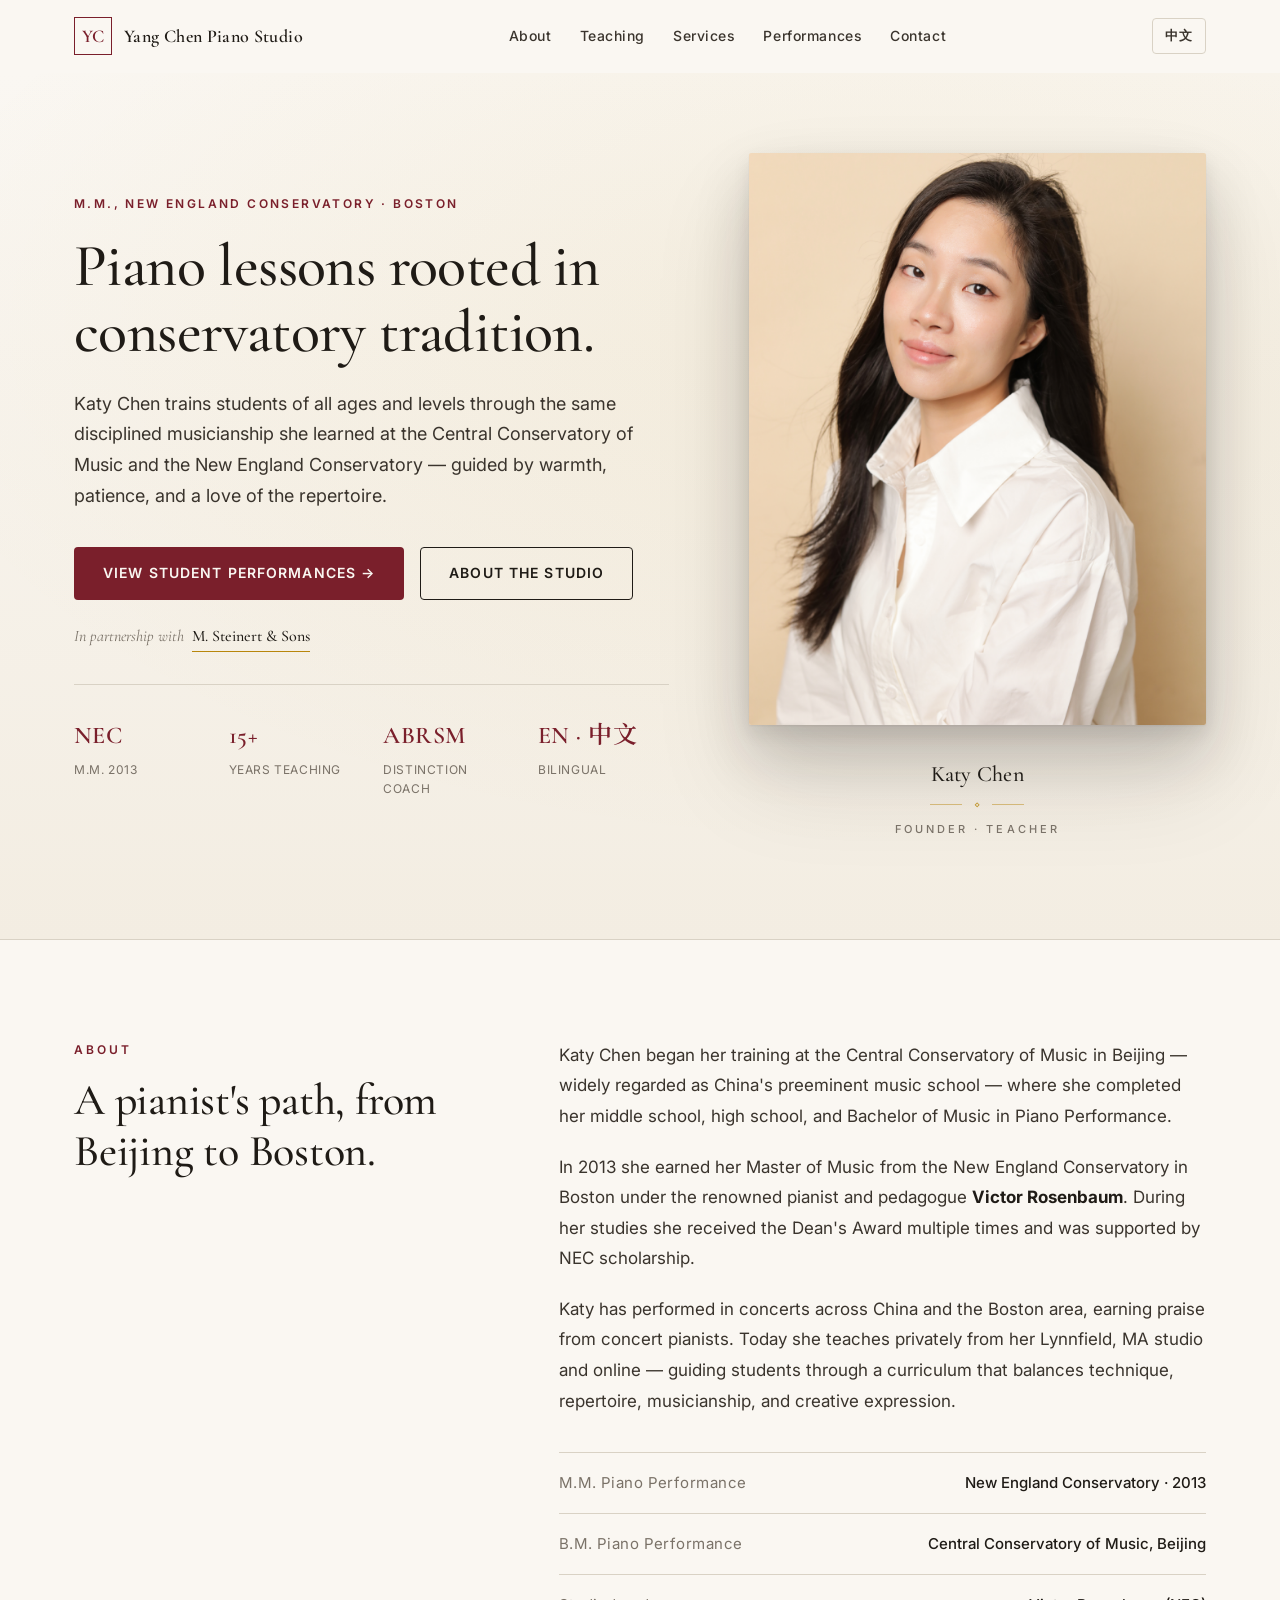
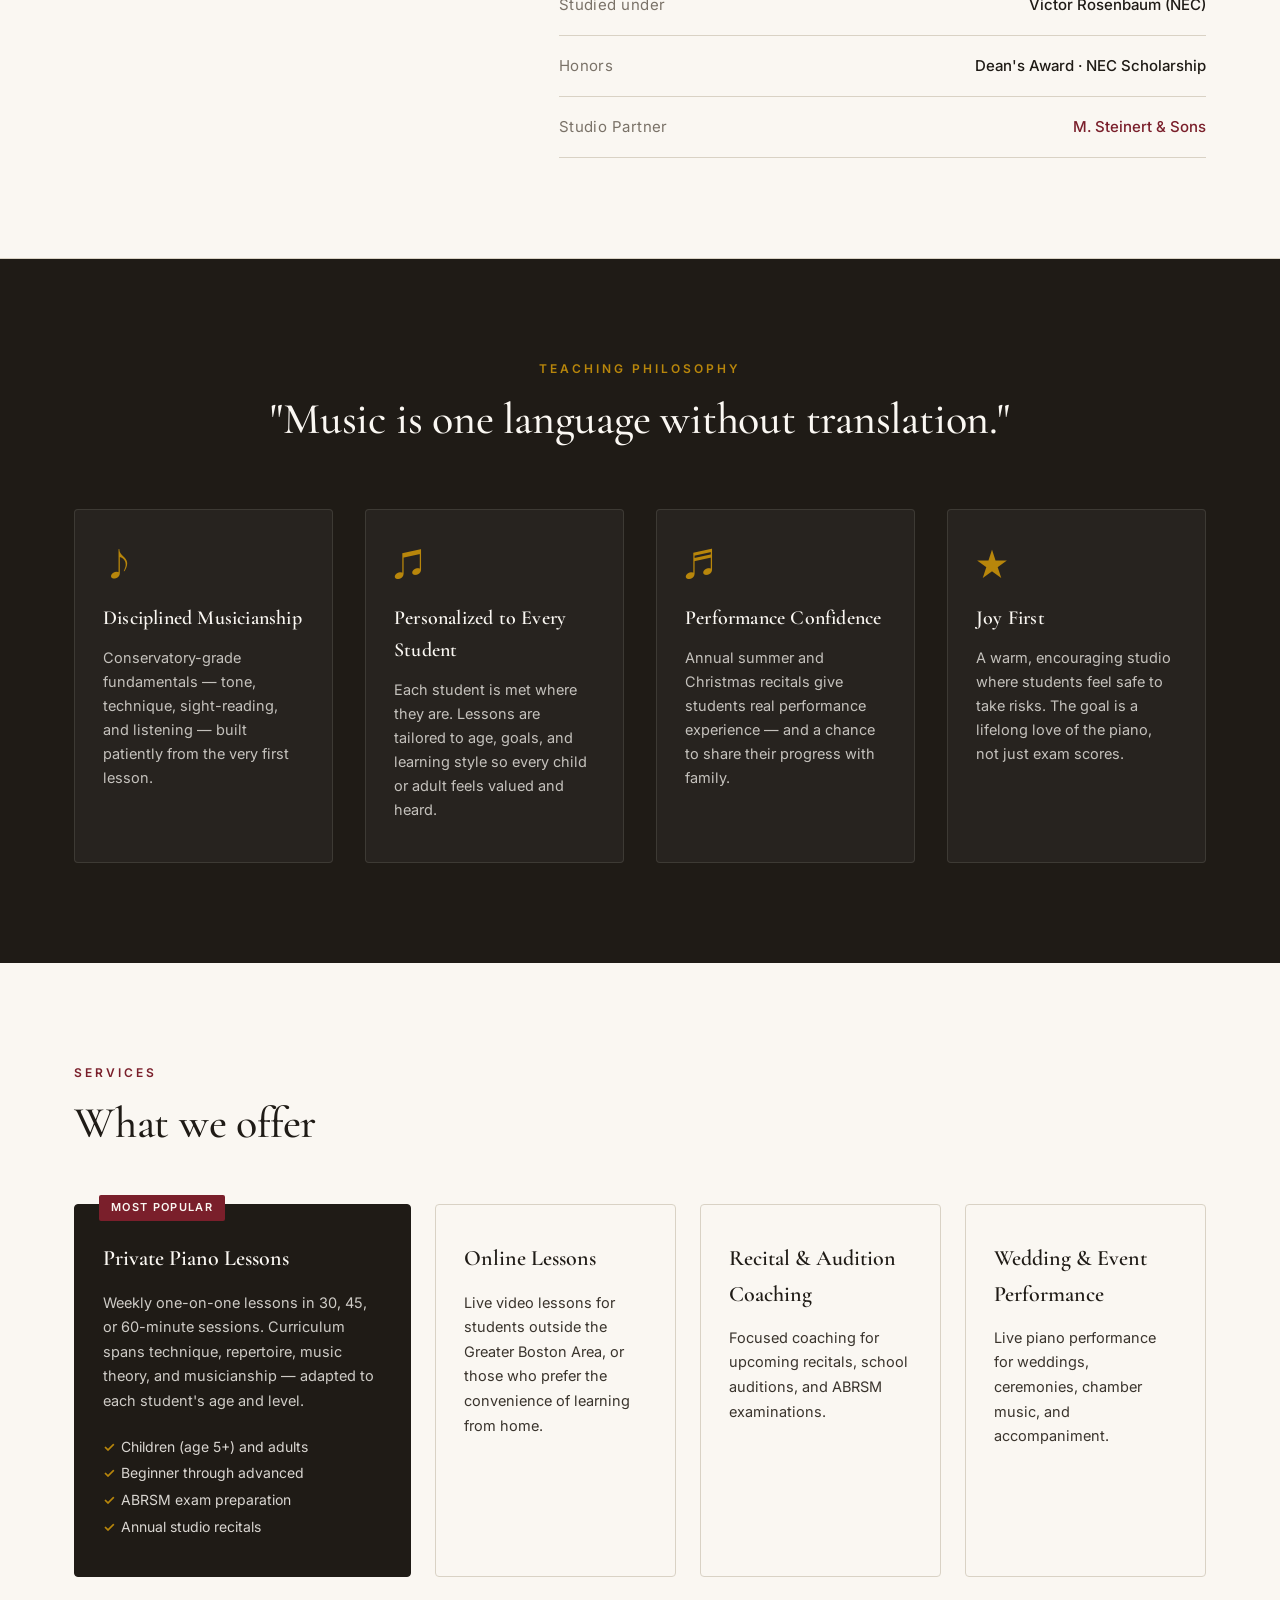
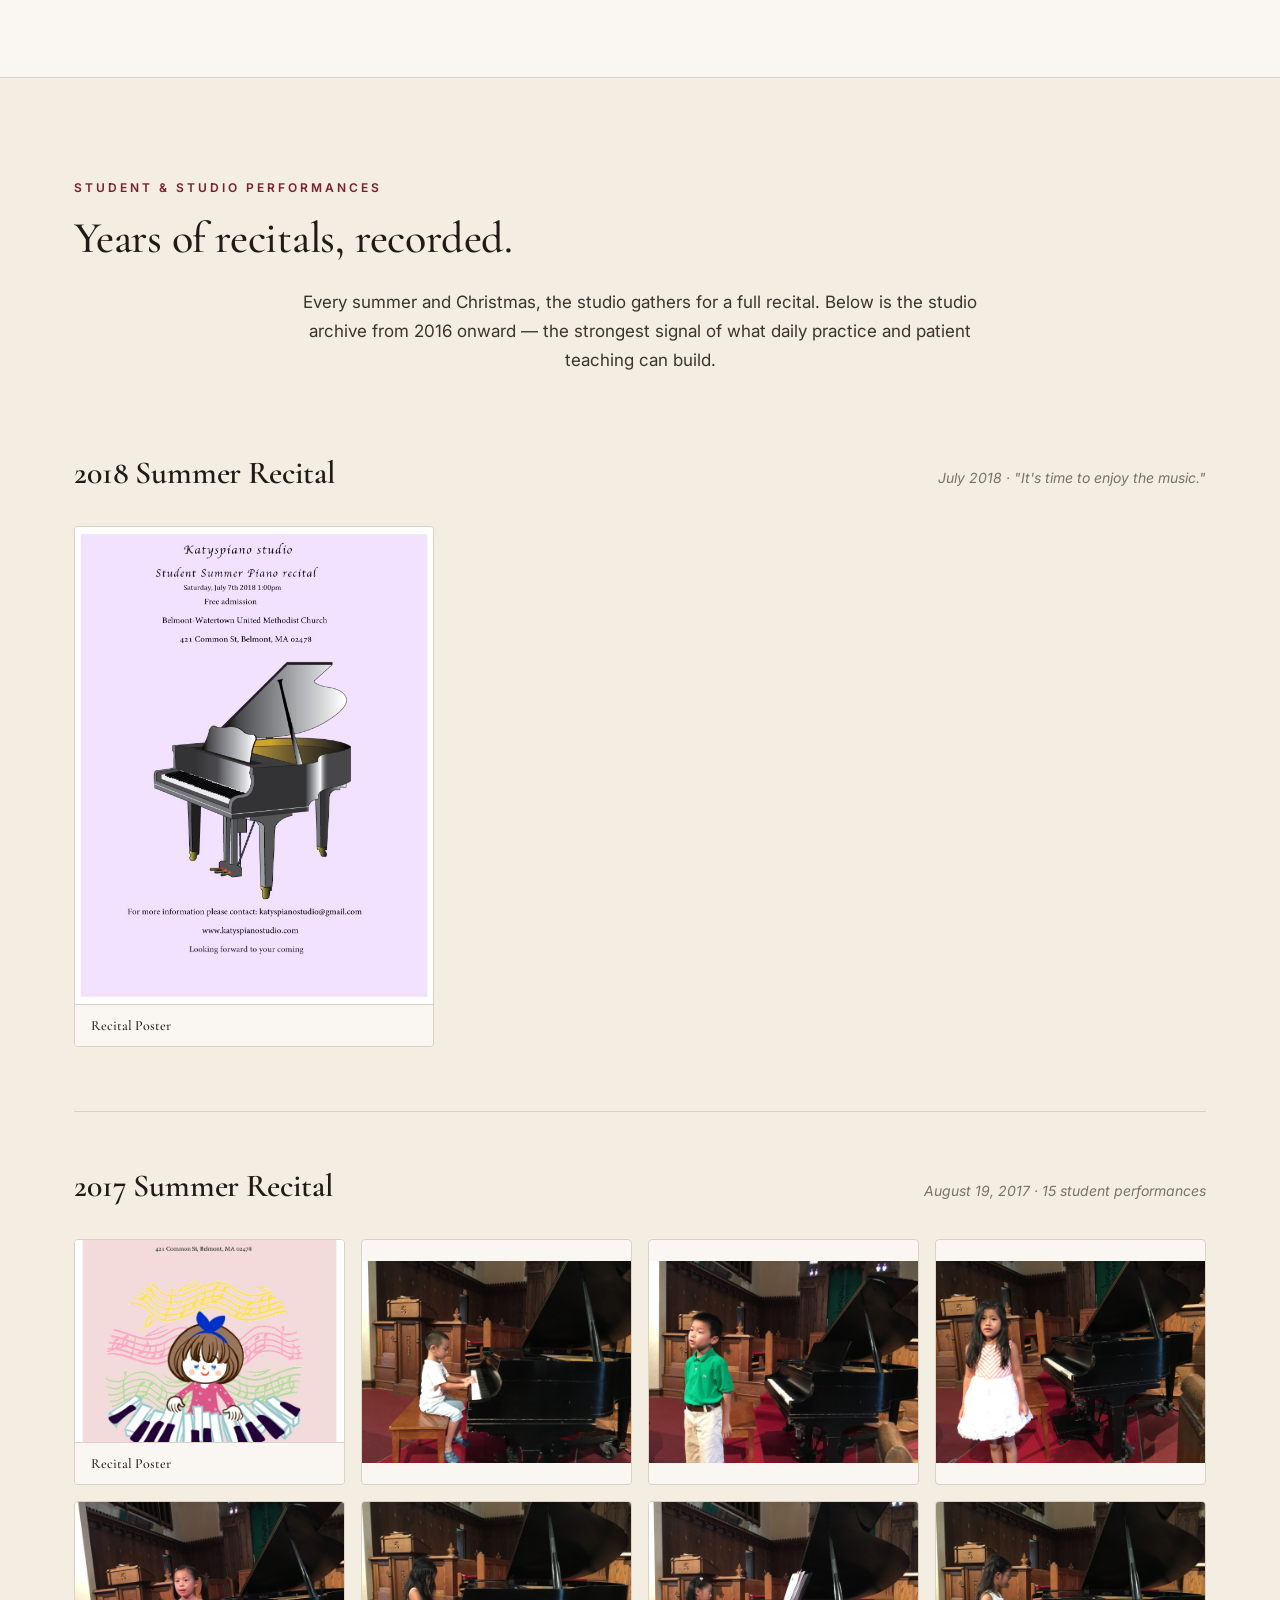
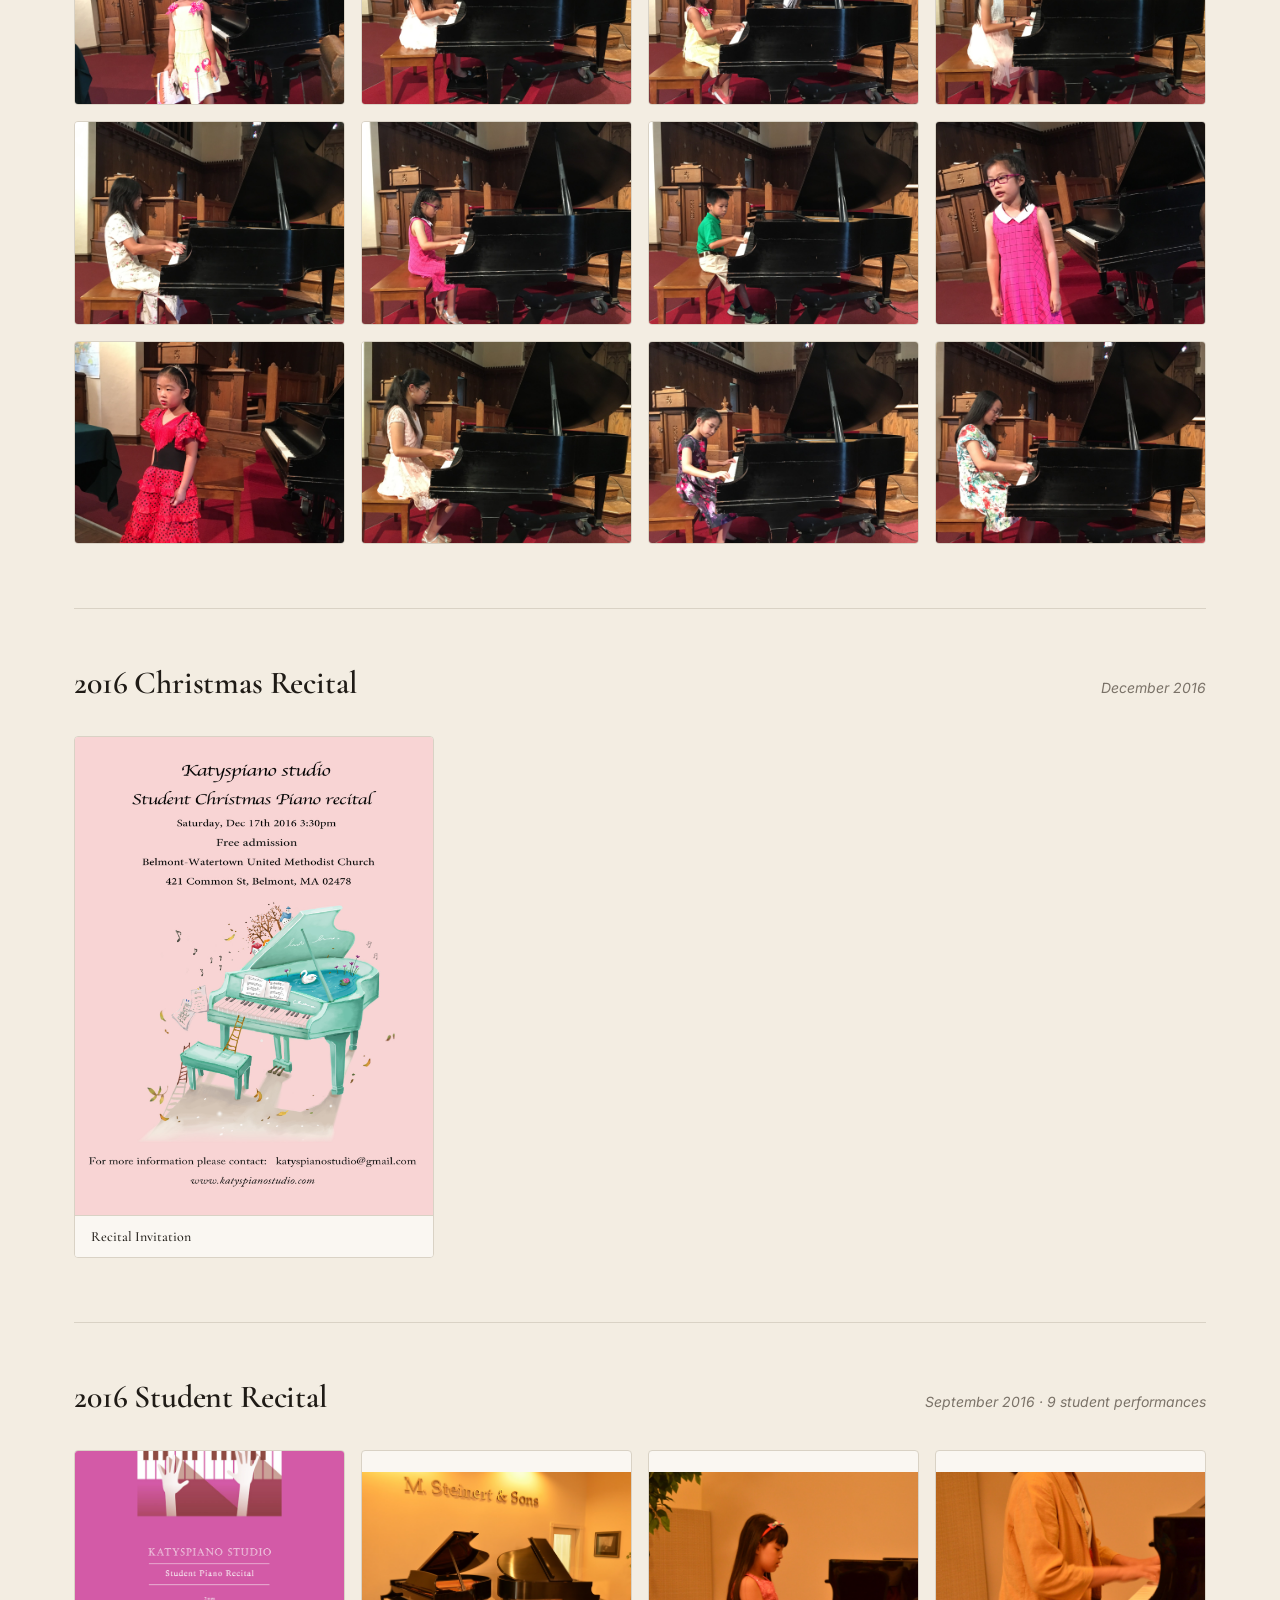
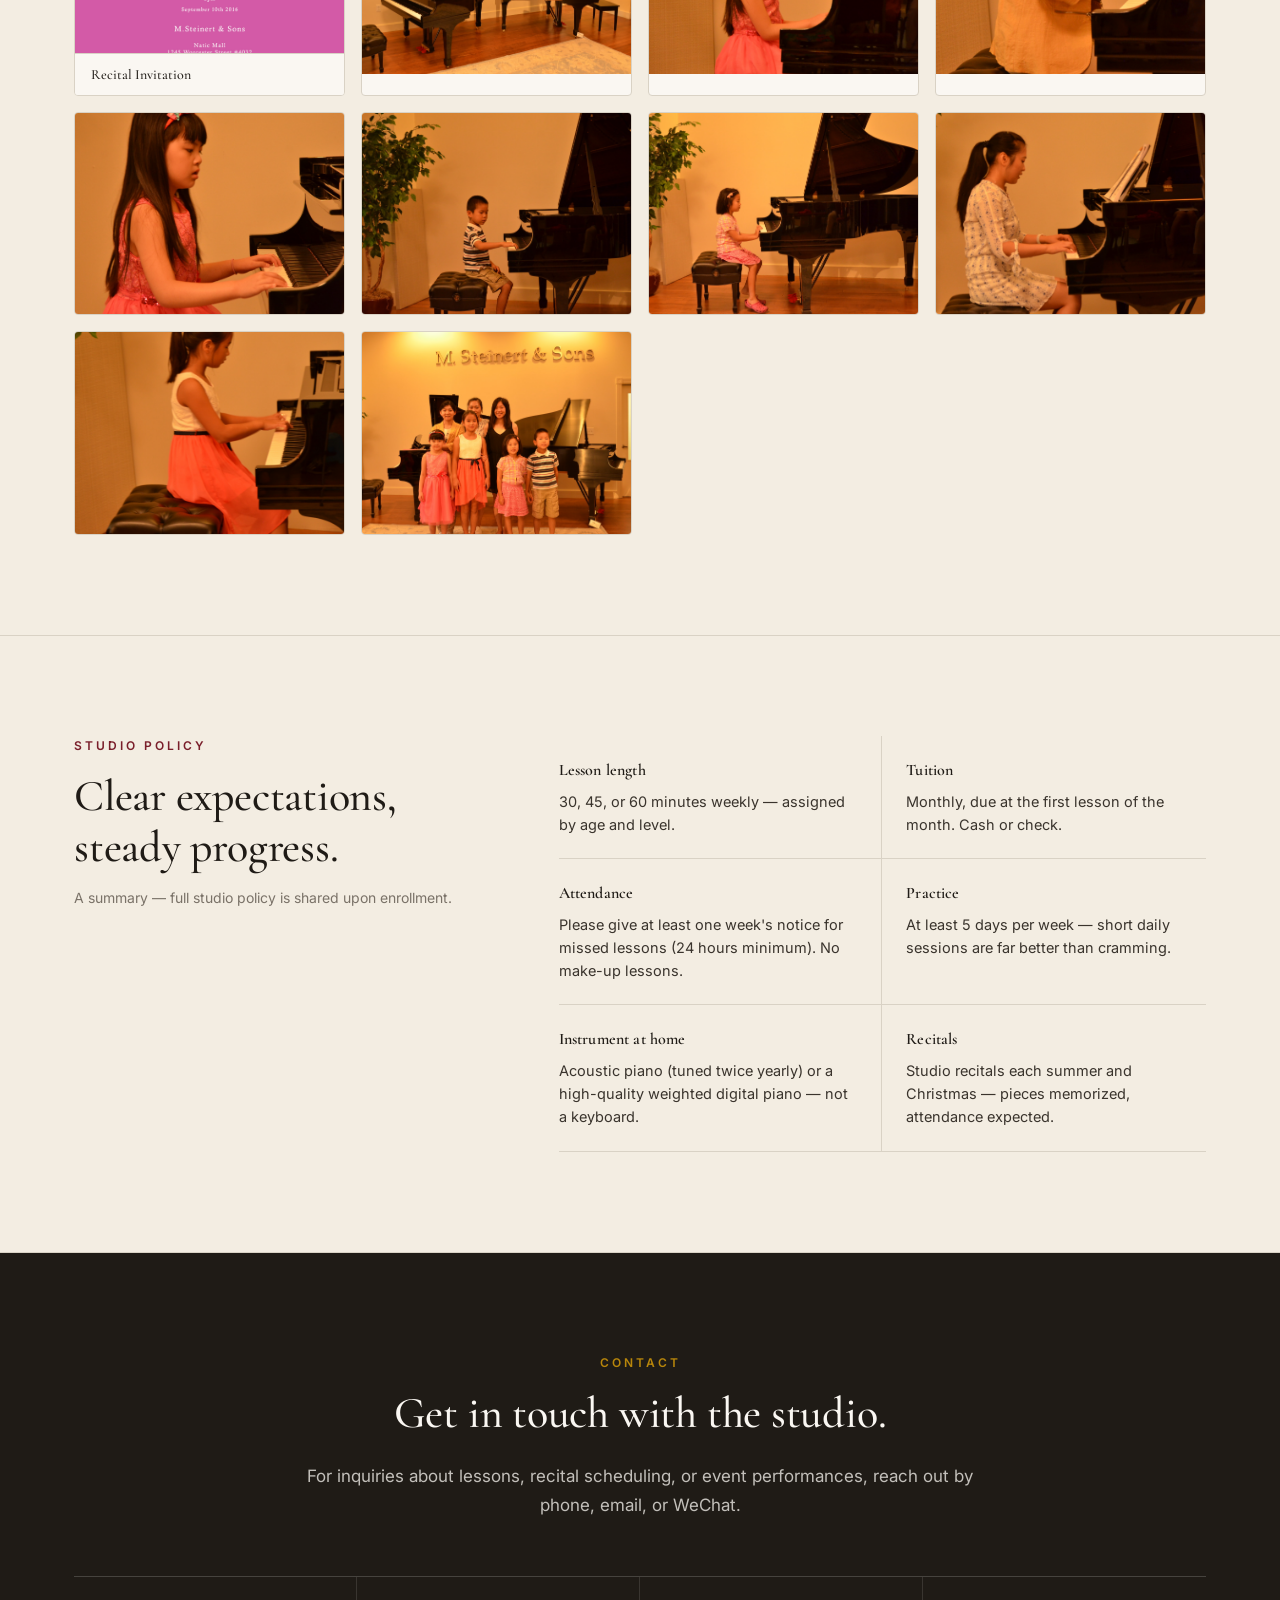
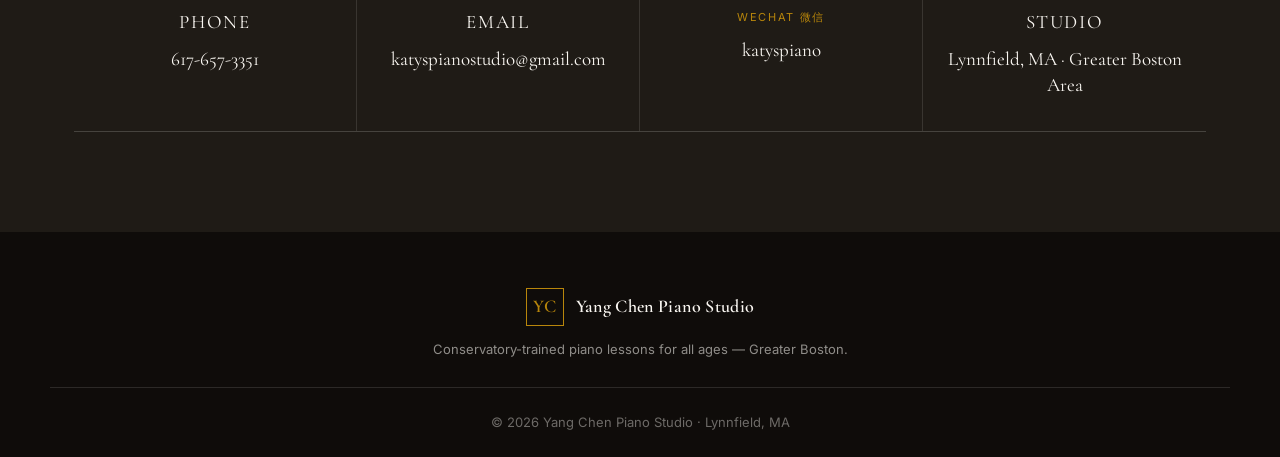
==== index.html @ 6e0f7cbb "website" ====
<!DOCTYPE html>
<html lang="en" data-lang="en">
<head>
  <meta charset="UTF-8" />
  <meta name="viewport" content="width=device-width, initial-scale=1.0" />
  <title>Yang Chen Piano Studio · Boston Piano Lessons by NEC Graduate Katy Chen</title>
  <meta name="description" content="Private piano lessons in Lynnfield and the Greater Boston Area with Katy Chen, M.M. New England Conservatory. Children & adults, all levels. ABRSM preparation, recital coaching, online lessons." />
  <meta name="keywords" content="piano lessons Boston, piano teacher Lynnfield, NEC piano teacher, Yang Chen, Katy piano studio, ABRSM Boston, Chinese piano teacher Boston, 波士顿钢琴老师" />
  <meta property="og:title" content="Yang Chen Piano Studio · Boston Piano Lessons" />
  <meta property="og:description" content="Private piano lessons with Katy Chen, M.M. New England Conservatory." />
  <meta property="og:type" content="website" />
  <link rel="preconnect" href="https://fonts.googleapis.com">
  <link rel="preconnect" href="https://fonts.gstatic.com" crossorigin>
  <link href="https://fonts.googleapis.com/css2?family=Cormorant+Garamond:wght@400;500;600;700&family=Inter:wght@300;400;500;600;700&family=Noto+Serif+SC:wght@400;500;600;700&display=swap" rel="stylesheet">
  <link rel="stylesheet" href="styles.css" />
</head>
<body>

  <!-- ============ HEADER / NAV ============ -->
  <header class="site-header" id="siteHeader">
    <div class="container nav-wrap">
      <a href="#top" class="brand">
        <span class="brand-mark">YC</span>
        <span class="brand-text">
          <span class="lang-en">Yang Chen Piano Studio</span>
          <span class="lang-zh">陈扬钢琴工作室</span>
        </span>
      </a>

      <nav class="primary-nav" aria-label="Primary">
        <a href="#about"><span class="lang-en">About</span><span class="lang-zh">关于</span></a>
        <a href="#teaching"><span class="lang-en">Teaching</span><span class="lang-zh">教学</span></a>
        <a href="#services"><span class="lang-en">Services</span><span class="lang-zh">课程</span></a>
        <a href="#performances"><span class="lang-en">Performances</span><span class="lang-zh">演出</span></a>
        <a href="#contact"><span class="lang-en">Contact</span><span class="lang-zh">联系</span></a>
      </nav>

      <div class="nav-actions">
        <button class="lang-toggle" id="langToggle" aria-label="Toggle language">
          <span class="lang-en">中文</span>
          <span class="lang-zh">EN</span>
        </button>
        <button class="menu-toggle" id="menuToggle" aria-label="Open menu" aria-expanded="false">
          <span></span><span></span><span></span>
        </button>
      </div>
    </div>
  </header>

  <!-- ============ HERO ============ -->
  <section class="hero" id="top">
    <div class="container hero-grid">
      <div class="hero-copy">
        <p class="eyebrow">
          <span class="lang-en">M.M., New England Conservatory · Boston</span>
          <span class="lang-zh">新英格兰音乐学院硕士 · 波士顿</span>
        </p>
        <h1 class="hero-title">
          <span class="lang-en">Piano lessons rooted in conservatory tradition.</span>
          <span class="lang-zh">源自音乐学院的钢琴教学传统</span>
        </h1>
        <p class="hero-sub">
          <span class="lang-en">Katy Chen trains students of all ages and levels through the same disciplined musicianship she learned at the Central Conservatory of Music and the New England Conservatory — guided by warmth, patience, and a love of the repertoire.</span>
          <span class="lang-zh">陈扬老师（Katy）将中央音乐学院与新英格兰音乐学院的严谨训练，与温暖耐心的教学风格相结合，帮助各年龄段、各程度的学生在钢琴学习中找到信心与音乐的喜悦。</span>
        </p>
        <div class="hero-cta">
          <a href="#performances" class="btn btn-primary">
            <span class="lang-en">View Student Performances →</span>
            <span class="lang-zh">查看学生演出 →</span>
          </a>
          <a href="#about" class="btn btn-ghost">
            <span class="lang-en">About the Studio</span>
            <span class="lang-zh">关于工作室</span>
          </a>
        </div>
        <p class="partner-line">
          <span class="partner-prefix">
            <span class="lang-en">In partnership with</span>
            <span class="lang-zh">合作伙伴</span>
          </span>
          <a class="partner-link" href="https://msteinert.com/partner/katy-chen-studio" target="_blank" rel="noopener">M. Steinert &amp; Sons</a>
        </p>
        <div class="trust-row">
          <div class="trust-item">
            <strong>NEC</strong>
            <span class="lang-en">M.M. 2013</span>
            <span class="lang-zh">2013 硕士</span>
          </div>
          <div class="trust-item">
            <strong>15+</strong>
            <span class="lang-en">Years Teaching</span>
            <span class="lang-zh">年教学经验</span>
          </div>
          <div class="trust-item">
            <strong>ABRSM</strong>
            <span class="lang-en">Distinction Coach</span>
            <span class="lang-zh">优等指导</span>
          </div>
          <div class="trust-item">
            <strong>EN · 中文</strong>
            <span class="lang-en">Bilingual</span>
            <span class="lang-zh">双语教学</span>
          </div>
        </div>
      </div>

      <div class="hero-portrait">
        <div class="portrait-frame">
          <div class="portrait-placeholder">
            <img src="assets/portrait.jpg" alt="Portrait of Katy Chen" loading="eager" />
          </div>
          <div class="portrait-caption">
            <span class="caption-name">
              <span class="lang-en">Katy Chen</span>
              <span class="lang-zh">陈扬</span>
            </span>
            <span class="caption-rule" aria-hidden="true">⋄</span>
            <span class="caption-role">
              <span class="lang-en">Founder · Teacher</span>
              <span class="lang-zh">工作室创办人</span>
            </span>
          </div>
        </div>
      </div>
    </div>
  </section>

  <!-- ============ ABOUT ============ -->
  <section class="section section-light" id="about">
    <div class="container two-col">
      <div class="col-narrow">
        <p class="section-eyebrow">
          <span class="lang-en">About</span>
          <span class="lang-zh">关于</span>
        </p>
        <h2 class="section-title">
          <span class="lang-en">A pianist's path, from Beijing to Boston.</span>
          <span class="lang-zh">从北京到波士顿的音乐之路</span>
        </h2>
      </div>
      <div class="col-wide prose">
        <p>
          <span class="lang-en">Katy Chen began her training at the Central Conservatory of Music in Beijing — widely regarded as China's preeminent music school — where she completed her middle school, high school, and Bachelor of Music in Piano Performance.</span>
          <span class="lang-zh">陈扬自幼就读于北京中央音乐学院附中，并在中央音乐学院完成钢琴演奏本科学位。中央音乐学院被誉为中国最高音乐学府之一。</span>
        </p>
        <p>
          <span class="lang-en">In 2013 she earned her Master of Music from the New England Conservatory in Boston under the renowned pianist and pedagogue <strong>Victor Rosenbaum</strong>. During her studies she received the Dean's Award multiple times and was supported by NEC scholarship.</span>
          <span class="lang-zh">2013 年，她于波士顿新英格兰音乐学院（NEC）取得音乐硕士学位，师从著名钢琴家与教育家 <strong>Victor Rosenbaum</strong> 教授。在校期间多次荣获院长奖与奖学金。</span>
        </p>
        <p>
          <span class="lang-en">Katy has performed in concerts across China and the Boston area, earning praise from concert pianists. Today she teaches privately from her Lynnfield, MA studio and online — guiding students through a curriculum that balances technique, repertoire, musicianship, and creative expression.</span>
          <span class="lang-zh">陈扬曾于中国及波士顿多地举办音乐会，获得多位钢琴名家的赞誉。目前她在麻省 Lynnfield 的工作室授课，并提供线上钢琴课程，注重技术、曲目、音乐素养与表现力的全面培养。</span>
        </p>

        <ul class="credentials-list">
          <li>
            <span class="cred-label"><span class="lang-en">M.M. Piano Performance</span><span class="lang-zh">钢琴演奏硕士</span></span>
            <span class="cred-detail">New England Conservatory · 2013</span>
          </li>
          <li>
            <span class="cred-label"><span class="lang-en">B.M. Piano Performance</span><span class="lang-zh">钢琴演奏学士</span></span>
            <span class="cred-detail"><span class="lang-en">Central Conservatory of Music, Beijing</span><span class="lang-zh">中央音乐学院（北京）</span></span>
          </li>
          <li>
            <span class="cred-label"><span class="lang-en">Studied under</span><span class="lang-zh">师从</span></span>
            <span class="cred-detail">Victor Rosenbaum (NEC)</span>
          </li>
          <li>
            <span class="cred-label"><span class="lang-en">Honors</span><span class="lang-zh">荣誉</span></span>
            <span class="cred-detail"><span class="lang-en">Dean's Award · NEC Scholarship</span><span class="lang-zh">院长奖 · NEC 奖学金</span></span>
          </li>
          <li>
            <span class="cred-label"><span class="lang-en">Studio Partner</span><span class="lang-zh">合作伙伴</span></span>
            <span class="cred-detail"><a href="https://msteinert.com/partner/katy-chen-studio" target="_blank" rel="noopener">M. Steinert &amp; Sons</a></span>
          </li>
        </ul>
      </div>
    </div>
  </section>

  <!-- ============ TEACHING PHILOSOPHY ============ -->
  <section class="section section-dark" id="teaching">
    <div class="container">
      <p class="section-eyebrow center">
        <span class="lang-en">Teaching Philosophy</span>
        <span class="lang-zh">教学理念</span>
      </p>
      <h2 class="section-title center">
        <span class="lang-en">"Music is one language without translation."</span>
        <span class="lang-zh">"音乐是一种无需翻译的语言。"</span>
      </h2>

      <div class="philosophy-grid">
        <div class="philosophy-card">
          <div class="card-icon">♪</div>
          <h3>
            <span class="lang-en">Disciplined Musicianship</span>
            <span class="lang-zh">扎实的基本功</span>
          </h3>
          <p>
            <span class="lang-en">Conservatory-grade fundamentals — tone, technique, sight-reading, and listening — built patiently from the very first lesson.</span>
            <span class="lang-zh">从第一节课开始，循序渐进地建立音色、技巧、视奏与聆听的扎实基础。</span>
          </p>
        </div>
        <div class="philosophy-card">
          <div class="card-icon">♫</div>
          <h3>
            <span class="lang-en">Personalized to Every Student</span>
            <span class="lang-zh">因材施教</span>
          </h3>
          <p>
            <span class="lang-en">Each student is met where they are. Lessons are tailored to age, goals, and learning style so every child or adult feels valued and heard.</span>
            <span class="lang-zh">每位学生都是独一无二的。课程内容因学生的年龄、目标与学习风格量身定制。</span>
          </p>
        </div>
        <div class="philosophy-card">
          <div class="card-icon">♬</div>
          <h3>
            <span class="lang-en">Performance Confidence</span>
            <span class="lang-zh">舞台自信</span>
          </h3>
          <p>
            <span class="lang-en">Annual summer and Christmas recitals give students real performance experience — and a chance to share their progress with family.</span>
            <span class="lang-zh">每年夏季与圣诞汇报演出，让学生真正登台演奏，与家人分享学习成果。</span>
          </p>
        </div>
        <div class="philosophy-card">
          <div class="card-icon">★</div>
          <h3>
            <span class="lang-en">Joy First</span>
            <span class="lang-zh">享受音乐</span>
          </h3>
          <p>
            <span class="lang-en">A warm, encouraging studio where students feel safe to take risks. The goal is a lifelong love of the piano, not just exam scores.</span>
            <span class="lang-zh">温暖鼓励的学习氛围，让学生敢于尝试、勇于表达。学琴的目标，是一生与音乐为伴。</span>
          </p>
        </div>
      </div>
    </div>
  </section>

  <!-- ============ SERVICES ============ -->
  <section class="section section-light" id="services">
    <div class="container">
      <p class="section-eyebrow">
        <span class="lang-en">Services</span>
        <span class="lang-zh">课程与服务</span>
      </p>
      <h2 class="section-title">
        <span class="lang-en">What we offer</span>
        <span class="lang-zh">我们提供</span>
      </h2>

      <div class="services-grid">
        <article class="service-card featured">
          <div class="service-tag">
            <span class="lang-en">Most Popular</span>
            <span class="lang-zh">最受欢迎</span>
          </div>
          <h3>
            <span class="lang-en">Private Piano Lessons</span>
            <span class="lang-zh">一对一钢琴课</span>
          </h3>
          <p>
            <span class="lang-en">Weekly one-on-one lessons in 30, 45, or 60-minute sessions. Curriculum spans technique, repertoire, music theory, and musicianship — adapted to each student's age and level.</span>
            <span class="lang-zh">每周一对一授课，可选 30、45 或 60 分钟。课程涵盖技巧、曲目、乐理与音乐素养，根据学生年龄与程度量身定制。</span>
          </p>
          <ul class="service-list">
            <li><span class="lang-en">Children (age 5+) and adults</span><span class="lang-zh">5 岁以上儿童与成人</span></li>
            <li><span class="lang-en">Beginner through advanced</span><span class="lang-zh">初学者至高级程度</span></li>
            <li><span class="lang-en">ABRSM exam preparation</span><span class="lang-zh">英皇 ABRSM 考级辅导</span></li>
            <li><span class="lang-en">Annual studio recitals</span><span class="lang-zh">每年汇报演出</span></li>
          </ul>
        </article>

        <article class="service-card">
          <h3>
            <span class="lang-en">Online Lessons</span>
            <span class="lang-zh">线上钢琴课</span>
          </h3>
          <p>
            <span class="lang-en">Live video lessons for students outside the Greater Boston Area, or those who prefer the convenience of learning from home.</span>
            <span class="lang-zh">为大波士顿地区以外、或希望居家学习的学生，提供视频远程授课。</span>
          </p>
        </article>

        <article class="service-card">
          <h3>
            <span class="lang-en">Recital & Audition Coaching</span>
            <span class="lang-zh">演出与考试辅导</span>
          </h3>
          <p>
            <span class="lang-en">Focused coaching for upcoming recitals, school auditions, and ABRSM examinations.</span>
            <span class="lang-zh">为即将到来的演出、学校面试与英皇考级提供专项辅导。</span>
          </p>
        </article>

        <article class="service-card">
          <h3>
            <span class="lang-en">Wedding & Event Performance</span>
            <span class="lang-zh">婚礼与活动演奏</span>
          </h3>
          <p>
            <span class="lang-en">Live piano performance for weddings, ceremonies, chamber music, and accompaniment.</span>
            <span class="lang-zh">提供婚礼、典礼、室内乐与伴奏的现场钢琴演出。</span>
          </p>
        </article>
      </div>
    </div>
  </section>

  <!-- ============ PERFORMANCES GALLERY ============ -->
  <section class="section section-cream" id="performances">
    <div class="container">
      <p class="section-eyebrow">
        <span class="lang-en">Student & Studio Performances</span>
        <span class="lang-zh">学生与师生演出</span>
      </p>
      <h2 class="section-title">
        <span class="lang-en">Years of recitals, recorded.</span>
        <span class="lang-zh">历年汇报演出剪影</span>
      </h2>
      <p class="section-lede">
        <span class="lang-en">Every summer and Christmas, the studio gathers for a full recital. Below is the studio archive from 2016 onward — the strongest signal of what daily practice and patient teaching can build.</span>
        <span class="lang-zh">每年夏季与圣诞，工作室举办全员汇报演出。以下为 2016 年起的演出存档 —— 是日复一日的练习与耐心教学最真实的见证。</span>
      </p>

      <!-- ===== 2018 Summer Recital ===== -->
      <article class="recital">
        <header class="recital-header">
          <h3 class="recital-title">
            <span class="lang-en">2018 Summer Recital</span>
            <span class="lang-zh">2018 夏季汇报演出</span>
          </h3>
          <p class="recital-meta">
            <span class="lang-en">July 2018 · "It's time to enjoy the music."</span>
            <span class="lang-zh">2018 年 7 月 · "享受音乐的时刻"</span>
          </p>
        </header>
        <div class="gallery gallery-1">
          <button class="gallery-item" data-img="assets/recitals/2018-summer-flyer.jpg" data-caption-en="2018 Summer Recital · Welcome poster" data-caption-zh="2018 夏季汇报演出 · 海报">
            <img src="assets/recitals/2018-summer-flyer.jpg" alt="2018 Summer Recital poster" loading="lazy" />
            <div class="gallery-meta">
              <span class="lang-en">Recital Poster</span>
              <span class="lang-zh">演出海报</span>
            </div>
          </button>
        </div>
      </article>

      <!-- ===== 2017 Summer Recital ===== -->
      <article class="recital recital-featured">
        <header class="recital-header">
          <h3 class="recital-title">
            <span class="lang-en">2017 Summer Recital</span>
            <span class="lang-zh">2017 夏季汇报演出</span>
          </h3>
          <p class="recital-meta">
            <span class="lang-en">August 19, 2017 · 15 student performances</span>
            <span class="lang-zh">2017 年 8 月 19 日 · 15 位学生登台演奏</span>
          </p>
        </header>
        <div class="gallery">
          <button class="gallery-item" data-img="assets/recitals/2017-summer-flyer.jpg" data-caption-en="2017 Summer Recital · Welcome poster" data-caption-zh="2017 夏季汇报演出 · 海报">
            <img src="assets/recitals/2017-summer-flyer.jpg" alt="2017 Summer Recital poster" loading="lazy" />
            <div class="gallery-meta">
              <span class="lang-en">Recital Poster</span>
              <span class="lang-zh">演出海报</span>
            </div>
          </button>
          <button class="gallery-item" data-img="assets/recitals/2017-summer-01.jpg" data-caption-en="2017 Summer Recital · Student performance" data-caption-zh="2017 夏季汇报演出 · 学生演奏"><img src="assets/recitals/2017-summer-01.jpg" alt="Student performance" loading="lazy" /></button>
          <button class="gallery-item" data-img="assets/recitals/2017-summer-02.jpg" data-caption-en="2017 Summer Recital · Student performance" data-caption-zh="2017 夏季汇报演出 · 学生演奏"><img src="assets/recitals/2017-summer-02.jpg" alt="Student performance" loading="lazy" /></button>
          <button class="gallery-item" data-img="assets/recitals/2017-summer-03.jpg" data-caption-en="2017 Summer Recital · Student performance" data-caption-zh="2017 夏季汇报演出 · 学生演奏"><img src="assets/recitals/2017-summer-03.jpg" alt="Student performance" loading="lazy" /></button>
          <button class="gallery-item" data-img="assets/recitals/2017-summer-04.jpg" data-caption-en="2017 Summer Recital · Student performance" data-caption-zh="2017 夏季汇报演出 · 学生演奏"><img src="assets/recitals/2017-summer-04.jpg" alt="Student performance" loading="lazy" /></button>
          <button class="gallery-item" data-img="assets/recitals/2017-summer-05.jpg" data-caption-en="2017 Summer Recital · Student performance" data-caption-zh="2017 夏季汇报演出 · 学生演奏"><img src="assets/recitals/2017-summer-05.jpg" alt="Student performance" loading="lazy" /></button>
          <button class="gallery-item" data-img="assets/recitals/2017-summer-06.jpg" data-caption-en="2017 Summer Recital · Student performance" data-caption-zh="2017 夏季汇报演出 · 学生演奏"><img src="assets/recitals/2017-summer-06.jpg" alt="Student performance" loading="lazy" /></button>
          <button class="gallery-item" data-img="assets/recitals/2017-summer-07.jpg" data-caption-en="2017 Summer Recital · Student performance" data-caption-zh="2017 夏季汇报演出 · 学生演奏"><img src="assets/recitals/2017-summer-07.jpg" alt="Student performance" loading="lazy" /></button>
          <button class="gallery-item" data-img="assets/recitals/2017-summer-08.jpg" data-caption-en="2017 Summer Recital · Student performance" data-caption-zh="2017 夏季汇报演出 · 学生演奏"><img src="assets/recitals/2017-summer-08.jpg" alt="Student performance" loading="lazy" /></button>
          <button class="gallery-item" data-img="assets/recitals/2017-summer-09.jpg" data-caption-en="2017 Summer Recital · Student performance" data-caption-zh="2017 夏季汇报演出 · 学生演奏"><img src="assets/recitals/2017-summer-09.jpg" alt="Student performance" loading="lazy" /></button>
          <button class="gallery-item" data-img="assets/recitals/2017-summer-10.jpg" data-caption-en="2017 Summer Recital · Student performance" data-caption-zh="2017 夏季汇报演出 · 学生演奏"><img src="assets/recitals/2017-summer-10.jpg" alt="Student performance" loading="lazy" /></button>
          <button class="gallery-item" data-img="assets/recitals/2017-summer-11.jpg" data-caption-en="2017 Summer Recital · Student performance" data-caption-zh="2017 夏季汇报演出 · 学生演奏"><img src="assets/recitals/2017-summer-11.jpg" alt="Student performance" loading="lazy" /></button>
          <button class="gallery-item" data-img="assets/recitals/2017-summer-12.jpg" data-caption-en="2017 Summer Recital · Student performance" data-caption-zh="2017 夏季汇报演出 · 学生演奏"><img src="assets/recitals/2017-summer-12.jpg" alt="Student performance" loading="lazy" /></button>
          <button class="gallery-item" data-img="assets/recitals/2017-summer-13.jpg" data-caption-en="2017 Summer Recital · Student performance" data-caption-zh="2017 夏季汇报演出 · 学生演奏"><img src="assets/recitals/2017-summer-13.jpg" alt="Student performance" loading="lazy" /></button>
          <button class="gallery-item" data-img="assets/recitals/2017-summer-14.jpg" data-caption-en="2017 Summer Recital · Student performance" data-caption-zh="2017 夏季汇报演出 · 学生演奏"><img src="assets/recitals/2017-summer-14.jpg" alt="Student performance" loading="lazy" /></button>
          <button class="gallery-item" data-img="assets/recitals/2017-summer-15.jpg" data-caption-en="2017 Summer Recital · Student performance" data-caption-zh="2017 夏季汇报演出 · 学生演奏"><img src="assets/recitals/2017-summer-15.jpg" alt="Student performance" loading="lazy" /></button>
        </div>
      </article>

      <!-- ===== 2016 Christmas Recital ===== -->
      <article class="recital">
        <header class="recital-header">
          <h3 class="recital-title">
            <span class="lang-en">2016 Christmas Recital</span>
            <span class="lang-zh">2016 圣诞汇报演出</span>
          </h3>
          <p class="recital-meta">
            <span class="lang-en">December 2016</span>
            <span class="lang-zh">2016 年 12 月</span>
          </p>
        </header>
        <div class="gallery gallery-1">
          <button class="gallery-item" data-img="assets/recitals/2016-christmas-flyer.jpg" data-caption-en="2016 Christmas Recital · Invitation" data-caption-zh="2016 圣诞汇报演出 · 邀请函">
            <img src="assets/recitals/2016-christmas-flyer.jpg" alt="2016 Christmas Recital invitation" loading="lazy" />
            <div class="gallery-meta">
              <span class="lang-en">Recital Invitation</span>
              <span class="lang-zh">演出邀请函</span>
            </div>
          </button>
        </div>
      </article>

      <!-- ===== 2016 Student Recital ===== -->
      <article class="recital recital-featured">
        <header class="recital-header">
          <h3 class="recital-title">
            <span class="lang-en">2016 Student Recital</span>
            <span class="lang-zh">2016 学生汇报演出</span>
          </h3>
          <p class="recital-meta">
            <span class="lang-en">September 2016 · 9 student performances</span>
            <span class="lang-zh">2016 年 9 月 · 9 位学生登台演奏</span>
          </p>
        </header>
        <div class="gallery">
          <button class="gallery-item" data-img="assets/recitals/2016-recital-flyer.jpg" data-caption-en="2016 Student Recital · Invitation" data-caption-zh="2016 学生汇报演出 · 邀请函">
            <img src="assets/recitals/2016-recital-flyer.jpg" alt="2016 Student Recital invitation" loading="lazy" />
            <div class="gallery-meta">
              <span class="lang-en">Recital Invitation</span>
              <span class="lang-zh">演出邀请函</span>
            </div>
          </button>
          <button class="gallery-item" data-img="assets/recitals/2016-fall-01.jpg" data-caption-en="2016 Student Recital · Performance" data-caption-zh="2016 学生汇报演出 · 演奏"><img src="assets/recitals/2016-fall-01.jpg" alt="Student performance" loading="lazy" /></button>
          <button class="gallery-item" data-img="assets/recitals/2016-fall-02.jpg" data-caption-en="2016 Student Recital · Performance" data-caption-zh="2016 学生汇报演出 · 演奏"><img src="assets/recitals/2016-fall-02.jpg" alt="Student performance" loading="lazy" /></button>
          <button class="gallery-item" data-img="assets/recitals/2016-fall-03.jpg" data-caption-en="2016 Student Recital · Performance" data-caption-zh="2016 学生汇报演出 · 演奏"><img src="assets/recitals/2016-fall-03.jpg" alt="Student performance" loading="lazy" /></button>
          <button class="gallery-item" data-img="assets/recitals/2016-fall-04.jpg" data-caption-en="2016 Student Recital · Performance" data-caption-zh="2016 学生汇报演出 · 演奏"><img src="assets/recitals/2016-fall-04.jpg" alt="Student performance" loading="lazy" /></button>
          <button class="gallery-item" data-img="assets/recitals/2016-fall-05.jpg" data-caption-en="2016 Student Recital · Performance" data-caption-zh="2016 学生汇报演出 · 演奏"><img src="assets/recitals/2016-fall-05.jpg" alt="Student performance" loading="lazy" /></button>
          <button class="gallery-item" data-img="assets/recitals/2016-fall-06.jpg" data-caption-en="2016 Student Recital · Performance" data-caption-zh="2016 学生汇报演出 · 演奏"><img src="assets/recitals/2016-fall-06.jpg" alt="Student performance" loading="lazy" /></button>
          <button class="gallery-item" data-img="assets/recitals/2016-fall-07.jpg" data-caption-en="2016 Student Recital · Performance" data-caption-zh="2016 学生汇报演出 · 演奏"><img src="assets/recitals/2016-fall-07.jpg" alt="Student performance" loading="lazy" /></button>
          <button class="gallery-item" data-img="assets/recitals/2016-fall-08.jpg" data-caption-en="2016 Student Recital · Performance" data-caption-zh="2016 学生汇报演出 · 演奏"><img src="assets/recitals/2016-fall-08.jpg" alt="Student performance" loading="lazy" /></button>
          <button class="gallery-item" data-img="assets/recitals/2016-fall-09.jpg" data-caption-en="2016 Student Recital · Performance" data-caption-zh="2016 学生汇报演出 · 演奏"><img src="assets/recitals/2016-fall-09.jpg" alt="Student performance" loading="lazy" /></button>
        </div>
      </article>
    </div>
  </section>

  <!-- ============ POLICY SUMMARY ============ -->
  <section class="section section-cream" id="policy">
    <div class="container two-col">
      <div class="col-narrow">
        <p class="section-eyebrow">
          <span class="lang-en">Studio Policy</span>
          <span class="lang-zh">教学守则</span>
        </p>
        <h2 class="section-title">
          <span class="lang-en">Clear expectations, steady progress.</span>
          <span class="lang-zh">明确的期待，稳定的进步</span>
        </h2>
        <p class="muted">
          <span class="lang-en">A summary — full studio policy is shared upon enrollment.</span>
          <span class="lang-zh">以下为简要内容，完整教学守则将于入学时提供。</span>
        </p>
      </div>
      <div class="col-wide">
        <dl class="policy-list">
          <div>
            <dt><span class="lang-en">Lesson length</span><span class="lang-zh">课程时长</span></dt>
            <dd><span class="lang-en">30, 45, or 60 minutes weekly — assigned by age and level.</span><span class="lang-zh">每周 30 / 45 / 60 分钟，根据年龄与程度安排。</span></dd>
          </div>
          <div>
            <dt><span class="lang-en">Tuition</span><span class="lang-zh">学费</span></dt>
            <dd><span class="lang-en">Monthly, due at the first lesson of the month. Cash or check.</span><span class="lang-zh">按月收取，每月第一节课时缴付，现金或支票。</span></dd>
          </div>
          <div>
            <dt><span class="lang-en">Attendance</span><span class="lang-zh">出勤</span></dt>
            <dd><span class="lang-en">Please give at least one week's notice for missed lessons (24 hours minimum). No make-up lessons.</span><span class="lang-zh">请假请提前一周告知（最迟 24 小时），原则上不安排补课。</span></dd>
          </div>
          <div>
            <dt><span class="lang-en">Practice</span><span class="lang-zh">练习</span></dt>
            <dd><span class="lang-en">At least 5 days per week — short daily sessions are far better than cramming.</span><span class="lang-zh">每周至少 5 天，每日短时练习远胜于临时突击。</span></dd>
          </div>
          <div>
            <dt><span class="lang-en">Instrument at home</span><span class="lang-zh">家中乐器</span></dt>
            <dd><span class="lang-en">Acoustic piano (tuned twice yearly) or a high-quality weighted digital piano — not a keyboard.</span><span class="lang-zh">需配备真钢琴（每年调律两次）或高品质重锤电钢琴（非普通电子琴）。</span></dd>
          </div>
          <div>
            <dt><span class="lang-en">Recitals</span><span class="lang-zh">汇报演出</span></dt>
            <dd><span class="lang-en">Studio recitals each summer and Christmas — pieces memorized, attendance expected.</span><span class="lang-zh">每年夏季与圣诞举办汇报演出，需背谱并出席。</span></dd>
          </div>
        </dl>
      </div>
    </div>
  </section>

  <!-- ============ CONTACT ============ -->
  <section class="section section-dark" id="contact">
    <div class="container">
      <p class="section-eyebrow center">
        <span class="lang-en">Contact</span>
        <span class="lang-zh">联系方式</span>
      </p>
      <h2 class="section-title center">
        <span class="lang-en">Get in touch with the studio.</span>
        <span class="lang-zh">与工作室联系</span>
      </h2>
      <p class="section-lede" style="color: rgba(250, 247, 242, 0.75);">
        <span class="lang-en">For inquiries about lessons, recital scheduling, or event performances, reach out by phone, email, or WeChat.</span>
        <span class="lang-zh">如需咨询课程、汇报演出或活动演奏事宜，欢迎通过电话、邮箱或微信联系我们。</span>
      </p>

      <ul class="contact-info contact-info-grid">
        <li>
          <span class="ci-label"><span class="lang-en">Phone</span><span class="lang-zh">电话</span></span>
          <a href="tel:+16176573351">617-657-3351</a>
        </li>
        <li>
          <span class="ci-label"><span class="lang-en">Email</span><span class="lang-zh">邮箱</span></span>
          <a href="mailto:katyspianostudio@gmail.com">katyspianostudio@gmail.com</a>
        </li>
        <li>
          <span class="ci-label">WeChat 微信</span>
          <span>katyspiano</span>
        </li>
        <li>
          <span class="ci-label"><span class="lang-en">Studio</span><span class="lang-zh">工作室</span></span>
          <span><span class="lang-en">Lynnfield, MA · Greater Boston Area</span><span class="lang-zh">麻省 Lynnfield · 大波士顿地区</span></span>
        </li>
      </ul>
    </div>
  </section>

  <!-- ============ FOOTER ============ -->
  <footer class="site-footer">
    <div class="container footer-inner">
      <div class="brand brand-footer">
        <span class="brand-mark">YC</span>
        <span class="brand-text">
          <span class="lang-en">Yang Chen Piano Studio</span>
          <span class="lang-zh">陈扬钢琴工作室</span>
        </span>
      </div>
      <p class="footer-tag">
        <span class="lang-en">Conservatory-trained piano lessons for all ages — Greater Boston.</span>
        <span class="lang-zh">音乐学院传承的钢琴教学 · 适合各年龄段 · 大波士顿地区</span>
      </p>
    </div>
    <div class="container footer-bottom">
      <span>© <span id="year"></span> Yang Chen Piano Studio · Lynnfield, MA</span>
    </div>
  </footer>

  <!-- Back to top -->
  <button id="backToTop" class="back-to-top" type="button" aria-label="Back to top">
    <svg width="14" height="14" viewBox="0 0 14 14" fill="none" aria-hidden="true">
      <path d="M7 11V3M3 7L7 3L11 7" stroke="currentColor" stroke-width="1.5" stroke-linecap="round" stroke-linejoin="round"/>
    </svg>
  </button>

  <!-- Lightbox -->
  <div class="lightbox" id="lightbox" aria-hidden="true">
    <button class="lightbox-close" aria-label="Close">×</button>
    <button class="lightbox-nav lightbox-prev" id="lightboxPrev" aria-label="Previous">‹</button>
    <button class="lightbox-nav lightbox-next" id="lightboxNext" aria-label="Next">›</button>
    <div class="lightbox-content">
      <div class="lightbox-image" id="lightboxImage"></div>
      <p class="lightbox-caption" id="lightboxCaption"></p>
    </div>
  </div>

  <script src="script.js"></script>
</body>
</html>
---- styles.css ----
/* ============================================================
   Yang Chen Piano Studio — stylesheet
   Palette: ivory, deep charcoal, burgundy, soft gold
   ============================================================ */

:root {
  --ivory: #faf7f2;
  --cream: #f3ede2;
  --warm-bg: #ece4d4;
  --charcoal: #1f1b16;
  --charcoal-soft: #3a342d;
  --muted: #7a7268;
  --line: #d9d2c5;
  --burgundy: #7a1f2b;
  --burgundy-dark: #5a141d;
  --gold: #b8860b;

  --serif: 'Cormorant Garamond', 'Noto Serif SC', 'Songti SC', Georgia, serif;
  --sans: 'Inter', -apple-system, BlinkMacSystemFont, 'Segoe UI', 'PingFang SC', 'Microsoft YaHei', sans-serif;

  --container: 1180px;
  --radius: 4px;
  --header-h: 72px;

  --shadow-sm: 0 2px 8px rgba(31, 27, 22, 0.06);
  --shadow-md: 0 12px 32px rgba(31, 27, 22, 0.10);
  --shadow-lg: 0 24px 60px rgba(31, 27, 22, 0.18);
}

/* --- reset & base --- */
*, *::before, *::after { box-sizing: border-box; }
html { scroll-behavior: smooth; scroll-padding-top: var(--header-h); }
body {
  margin: 0;
  font-family: var(--sans);
  font-size: 16px;
  line-height: 1.6;
  color: var(--charcoal);
  background: var(--ivory);
  -webkit-font-smoothing: antialiased;
}
img { max-width: 100%; display: block; }
a { color: var(--burgundy); text-decoration: none; transition: color .2s; }
a:hover { color: var(--burgundy-dark); }
button { font-family: inherit; cursor: pointer; border: none; background: none; }

.container {
  width: 100%;
  max-width: var(--container);
  margin: 0 auto;
  padding: 0 24px;
}

/* --- bilingual visibility --- */
html[data-lang="en"] .lang-zh { display: none; }
html[data-lang="zh"] .lang-en { display: none; }
/* keep block-level elements as block when their language matches */
html[data-lang="en"] .lang-en,
html[data-lang="zh"] .lang-zh { display: inline; }
/* but inside cards/lists where the only child is a lang span, display block */
.cred-detail .lang-en, .cred-detail .lang-zh,
.contact-info .lang-en, .contact-info .lang-zh { display: inline; }

html[data-lang="zh"] {
  font-family: var(--sans);
}
html[data-lang="zh"] body { letter-spacing: .01em; }

/* --- buttons --- */
.btn {
  display: inline-block;
  padding: 14px 28px;
  font-size: 14px;
  font-weight: 600;
  letter-spacing: .08em;
  text-transform: uppercase;
  border-radius: var(--radius);
  transition: all .2s ease;
  cursor: pointer;
  border: 1.5px solid transparent;
  text-align: center;
}
.btn-primary {
  background: var(--burgundy);
  color: var(--ivory);
}
.btn-primary:hover {
  background: var(--burgundy-dark);
  color: var(--ivory);
  transform: translateY(-1px);
  box-shadow: var(--shadow-md);
}
.btn-ghost {
  color: var(--charcoal);
  border-color: var(--charcoal);
  background: transparent;
}
.btn-ghost:hover {
  background: var(--charcoal);
  color: var(--ivory);
}
.btn-lg {
  padding: 18px 36px;
  font-size: 15px;
}

/* --- header / nav --- */
.site-header {
  position: sticky;
  top: 0;
  z-index: 100;
  background: rgba(250, 247, 242, 0.96);
  backdrop-filter: blur(10px);
  border-bottom: 1px solid transparent;
  transition: border-color .3s, box-shadow .3s;
}
.site-header.scrolled {
  border-bottom-color: var(--line);
  box-shadow: var(--shadow-sm);
}
.nav-wrap {
  height: var(--header-h);
  display: flex;
  align-items: center;
  justify-content: space-between;
  gap: 32px;
}
.brand {
  display: flex;
  align-items: center;
  gap: 12px;
  color: var(--charcoal);
  font-weight: 600;
  flex-shrink: 0;
}
.brand-mark {
  width: 38px;
  height: 38px;
  border: 1.5px solid var(--burgundy);
  color: var(--burgundy);
  display: grid;
  place-items: center;
  font-family: var(--serif);
  font-weight: 600;
  font-size: 18px;
  letter-spacing: .02em;
}
.brand-text {
  font-family: var(--serif);
  font-size: 18px;
  font-weight: 600;
  letter-spacing: .02em;
}
.primary-nav {
  display: flex;
  gap: 28px;
  flex: 1;
  justify-content: center;
}
.primary-nav a {
  color: var(--charcoal-soft);
  font-size: 14px;
  font-weight: 500;
  letter-spacing: .04em;
  position: relative;
}
.primary-nav a::after {
  content: "";
  position: absolute;
  left: 0; right: 0; bottom: -6px;
  height: 1px;
  background: var(--burgundy);
  transform: scaleX(0);
  transition: transform .25s;
  transform-origin: left;
}
.primary-nav a:hover { color: var(--burgundy); }
.primary-nav a:hover::after { transform: scaleX(1); }

.nav-actions {
  display: flex;
  align-items: center;
  gap: 14px;
  flex-shrink: 0;
}
.lang-toggle {
  font-size: 13px;
  font-weight: 600;
  letter-spacing: .08em;
  color: var(--charcoal-soft);
  padding: 8px 12px;
  border: 1px solid var(--line);
  border-radius: var(--radius);
  transition: all .2s;
}
.lang-toggle:hover {
  border-color: var(--charcoal);
  color: var(--charcoal);
}
.nav-cta {
  padding: 10px 18px;
  font-size: 12px;
}
.menu-toggle {
  display: none;
  width: 36px;
  height: 36px;
  flex-direction: column;
  justify-content: center;
  align-items: center;
  gap: 5px;
}
.menu-toggle span {
  width: 22px; height: 1.5px; background: var(--charcoal);
  transition: transform .25s, opacity .25s;
}
.menu-toggle[aria-expanded="true"] span:nth-child(1) { transform: translateY(6.5px) rotate(45deg); }
.menu-toggle[aria-expanded="true"] span:nth-child(2) { opacity: 0; }
.menu-toggle[aria-expanded="true"] span:nth-child(3) { transform: translateY(-6.5px) rotate(-45deg); }

/* --- hero --- */
.hero {
  padding: 80px 0 100px;
  background:
    radial-gradient(ellipse 80% 60% at 70% 30%, rgba(184, 134, 11, 0.08), transparent),
    linear-gradient(180deg, var(--ivory) 0%, var(--cream) 100%);
  border-bottom: 1px solid var(--line);
}
.hero-grid {
  display: grid;
  grid-template-columns: 1.3fr 1fr;
  gap: 80px;
  align-items: center;
}
.eyebrow {
  font-size: 12px;
  font-weight: 600;
  letter-spacing: .2em;
  text-transform: uppercase;
  color: var(--burgundy);
  margin: 0 0 20px;
}
.hero-title {
  font-family: var(--serif);
  font-size: clamp(36px, 5vw, 60px);
  line-height: 1.1;
  font-weight: 500;
  margin: 0 0 24px;
  color: var(--charcoal);
  letter-spacing: -.01em;
}
html[data-lang="zh"] .hero-title {
  font-weight: 600;
  letter-spacing: .02em;
  font-family: var(--serif);
}
.hero-sub {
  font-size: 18px;
  line-height: 1.7;
  color: var(--charcoal-soft);
  margin: 0 0 36px;
  max-width: 560px;
}
.hero-cta {
  display: flex;
  gap: 16px;
  flex-wrap: wrap;
  margin-bottom: 56px;
}
.hero-cta:has(+ .partner-line) {
  margin-bottom: 24px;
}
.partner-line {
  font-family: var(--serif);
  font-size: 16px;
  font-style: italic;
  color: var(--muted);
  margin: 0 0 32px;
  line-height: 1.6;
  display: flex;
  flex-wrap: wrap;
  align-items: baseline;
  gap: 8px;
}
html[data-lang="zh"] .partner-line .partner-prefix { order: 2; }
html[data-lang="zh"] .partner-line .partner-link { order: 1; }
.partner-line .partner-link {
  font-style: normal;
  font-weight: 500;
  color: var(--charcoal);
  border-bottom: 1px solid var(--gold);
  padding-bottom: 2px;
  transition: color .2s, border-color .2s;
}
.partner-line .partner-link:hover {
  color: var(--burgundy);
  border-color: var(--burgundy);
}
.trust-row {
  display: grid;
  grid-template-columns: repeat(4, 1fr);
  gap: 24px;
  padding-top: 32px;
  border-top: 1px solid var(--line);
}
.trust-item {
  display: flex;
  flex-direction: column;
  gap: 4px;
}
.trust-item strong {
  font-family: var(--serif);
  font-size: 24px;
  font-weight: 600;
  color: var(--burgundy);
  letter-spacing: .02em;
}
.trust-item span {
  font-size: 12px;
  color: var(--muted);
  letter-spacing: .05em;
  text-transform: uppercase;
}

.hero-portrait {
  position: relative;
}
.portrait-frame {
  position: relative;
  border-radius: 2px;
}
.portrait-placeholder {
  position: relative;
  aspect-ratio: 4 / 5;
  border-radius: 2px;
  overflow: hidden;
  box-shadow:
    0 1px 2px rgba(31, 27, 22, 0.05),
    0 8px 18px rgba(31, 27, 22, 0.08),
    0 28px 56px rgba(31, 27, 22, 0.16),
    0 52px 100px rgba(31, 27, 22, 0.12);
  z-index: 1;
}
.portrait-placeholder svg,
.portrait-placeholder img {
  width: 100%; height: 100%; display: block;
  object-fit: cover;
}
.portrait-caption {
  margin-top: 36px;
  text-align: center;
  position: relative;
  z-index: 1;
  display: flex;
  flex-direction: column;
  align-items: center;
  gap: 12px;
}
.portrait-caption .caption-name {
  font-family: var(--serif);
  font-size: 22px;
  font-weight: 500;
  letter-spacing: .01em;
  color: var(--charcoal);
  line-height: 1.2;
}
.portrait-caption .caption-rule {
  display: flex;
  align-items: center;
  justify-content: center;
  gap: 12px;
  color: var(--gold);
  font-size: 10px;
  line-height: 1;
  opacity: .85;
}
.portrait-caption .caption-rule::before,
.portrait-caption .caption-rule::after {
  content: "";
  display: block;
  width: 32px;
  height: 1px;
  background: var(--gold);
  opacity: .55;
}
.portrait-caption .caption-role {
  font-family: var(--sans);
  font-size: 11px;
  font-weight: 500;
  letter-spacing: .28em;
  text-transform: uppercase;
  color: var(--muted);
}
html[data-lang="zh"] .portrait-caption .caption-role {
  font-family: var(--serif);
  font-size: 14px;
  letter-spacing: .15em;
  text-transform: none;
  font-style: italic;
}

/* --- section base --- */
.section {
  padding: 100px 0;
  border-bottom: 1px solid var(--line);
}
.section-light { background: var(--ivory); }
.section-cream { background: var(--cream); }
.section-dark {
  background: var(--charcoal);
  color: var(--ivory);
  border-bottom: none;
}
.section-dark .section-eyebrow { color: var(--gold); }
.section-dark .section-title { color: var(--ivory); }
.section-dark .muted { color: rgba(250, 247, 242, 0.6); }
.section-dark a { color: var(--gold); }
.section-dark a:hover { color: var(--ivory); }

.section-eyebrow {
  font-size: 12px;
  font-weight: 600;
  letter-spacing: .25em;
  text-transform: uppercase;
  color: var(--burgundy);
  margin: 0 0 16px;
}
.section-eyebrow.center { text-align: center; }
.section-title {
  font-family: var(--serif);
  font-size: clamp(30px, 4vw, 44px);
  line-height: 1.15;
  font-weight: 500;
  margin: 0 0 24px;
  letter-spacing: -.005em;
}
.section-title.center { text-align: center; }
.section-lede {
  font-size: 17px;
  color: var(--charcoal-soft);
  max-width: 720px;
  margin: 0 auto 56px;
  text-align: center;
  line-height: 1.7;
}

.two-col {
  display: grid;
  grid-template-columns: 1fr 1.6fr;
  gap: 80px;
  align-items: start;
}
.col-narrow .section-title { margin-bottom: 12px; }

.prose p {
  font-size: 17px;
  line-height: 1.8;
  color: var(--charcoal-soft);
  margin: 0 0 20px;
}
.prose strong { color: var(--charcoal); }

/* --- credentials list --- */
.credentials-list {
  list-style: none;
  padding: 0;
  margin: 36px 0 0;
  border-top: 1px solid var(--line);
}
.credentials-list li {
  display: flex;
  justify-content: space-between;
  gap: 24px;
  padding: 18px 0;
  border-bottom: 1px solid var(--line);
  font-size: 15px;
}
.cred-label {
  color: var(--muted);
  letter-spacing: .03em;
}
.cred-detail {
  color: var(--charcoal);
  font-weight: 500;
  text-align: right;
}

/* --- philosophy grid --- */
.philosophy-grid {
  display: grid;
  grid-template-columns: repeat(4, 1fr);
  gap: 32px;
  margin-top: 64px;
}
.philosophy-card {
  padding: 40px 28px;
  background: rgba(250, 247, 242, 0.04);
  border: 1px solid rgba(250, 247, 242, 0.1);
  border-radius: var(--radius);
  transition: all .25s;
}
.philosophy-card:hover {
  border-color: var(--gold);
  background: rgba(184, 134, 11, 0.06);
  transform: translateY(-2px);
}
.card-icon {
  font-family: var(--serif);
  font-size: 32px;
  color: var(--gold);
  margin-bottom: 20px;
  line-height: 1;
}
.philosophy-card h3 {
  font-family: var(--serif);
  font-size: 20px;
  font-weight: 600;
  margin: 0 0 12px;
  color: var(--ivory);
  letter-spacing: .01em;
}
.philosophy-card p {
  margin: 0;
  font-size: 14.5px;
  line-height: 1.65;
  color: rgba(250, 247, 242, 0.75);
}

/* --- services --- */
.services-grid {
  display: grid;
  grid-template-columns: 1.4fr 1fr 1fr 1fr;
  gap: 24px;
  margin-top: 56px;
}
.service-card {
  padding: 36px 28px;
  border: 1px solid var(--line);
  border-radius: var(--radius);
  background: var(--ivory);
  position: relative;
  transition: all .25s;
}
.service-card.featured {
  background: var(--charcoal);
  color: var(--ivory);
  border-color: var(--charcoal);
  grid-row: span 1;
}
.service-card.featured h3 { color: var(--ivory); }
.service-card.featured p { color: rgba(250, 247, 242, 0.8); }
.service-card.featured .service-list { color: rgba(250, 247, 242, 0.85); }
.service-card.featured .service-list li::before { color: var(--gold); }
.service-card:hover {
  border-color: var(--burgundy);
  transform: translateY(-2px);
  box-shadow: var(--shadow-md);
}
.service-tag {
  position: absolute;
  top: -10px;
  left: 24px;
  background: var(--burgundy);
  color: var(--ivory);
  padding: 4px 12px;
  font-size: 11px;
  font-weight: 600;
  letter-spacing: .12em;
  text-transform: uppercase;
  border-radius: 2px;
}
.service-card h3 {
  font-family: var(--serif);
  font-size: 22px;
  font-weight: 600;
  margin: 0 0 14px;
  color: var(--charcoal);
}
.service-card p {
  font-size: 14.5px;
  line-height: 1.7;
  color: var(--charcoal-soft);
  margin: 0 0 20px;
}
.service-list {
  list-style: none;
  padding: 0;
  margin: 0;
  font-size: 14px;
  line-height: 1.9;
}
.service-list li {
  position: relative;
  padding-left: 18px;
}
.service-list li::before {
  content: "✓";
  position: absolute;
  left: 0;
  color: var(--burgundy);
  font-weight: 600;
}

/* --- gallery --- */
.recital {
  margin-top: 64px;
  padding-top: 48px;
  border-top: 1px solid var(--line);
}
.recital:first-of-type { border-top: none; padding-top: 16px; margin-top: 32px; }
.recital-header {
  margin-bottom: 28px;
  display: flex;
  align-items: baseline;
  justify-content: space-between;
  flex-wrap: wrap;
  gap: 12px;
}
.recital-title {
  font-family: var(--serif);
  font-size: clamp(24px, 3vw, 32px);
  font-weight: 600;
  margin: 0;
  color: var(--charcoal);
  letter-spacing: -.005em;
}
.recital-meta {
  margin: 0;
  font-size: 14px;
  color: var(--muted);
  font-style: italic;
}
.gallery {
  display: grid;
  grid-template-columns: repeat(4, 1fr);
  gap: 16px;
}
.gallery-1 {
  grid-template-columns: minmax(0, 360px);
  justify-content: start;
}
.gallery-item {
  display: block;
  text-align: left;
  padding: 0;
  border-radius: var(--radius);
  overflow: hidden;
  background: var(--ivory);
  border: 1px solid var(--line);
  transition: all .25s;
  cursor: pointer;
  position: relative;
}
.gallery-item:hover {
  transform: translateY(-3px);
  box-shadow: var(--shadow-lg);
  border-color: var(--burgundy);
}
.gallery-item img {
  width: 100%;
  aspect-ratio: 4 / 3;
  object-fit: cover;
  display: block;
  background: var(--cream);
}
.gallery-1 .gallery-item img {
  aspect-ratio: 3 / 4;
}
.gallery-meta {
  padding: 12px 16px;
  font-family: var(--serif);
  font-size: 14px;
  font-weight: 500;
  color: var(--charcoal);
  background: var(--ivory);
  border-top: 1px solid var(--line);
}

/* --- policy --- */
.policy-list {
  margin: 0;
  display: grid;
  grid-template-columns: 1fr 1fr;
  gap: 0;
}
.policy-list > div {
  padding: 22px 0;
  border-bottom: 1px solid var(--line);
}
.policy-list > div:nth-child(odd) { padding-right: 24px; border-right: 1px solid var(--line); padding-left: 0; }
.policy-list > div:nth-child(even) { padding-left: 24px; }
.policy-list dt {
  font-family: var(--serif);
  font-size: 16px;
  font-weight: 600;
  color: var(--charcoal);
  margin: 0 0 6px;
  letter-spacing: .01em;
}
.policy-list dd {
  margin: 0;
  font-size: 14.5px;
  color: var(--charcoal-soft);
  line-height: 1.6;
}

/* --- contact --- */
.contact-info {
  list-style: none;
  padding: 0;
  margin: 0;
}
.contact-info-grid {
  display: grid;
  grid-template-columns: repeat(4, 1fr);
  gap: 0;
  margin-top: 24px;
  border-top: 1px solid rgba(250, 247, 242, 0.18);
  border-bottom: 1px solid rgba(250, 247, 242, 0.18);
}
.contact-info-grid li {
  display: flex;
  flex-direction: column;
  gap: 10px;
  padding: 32px 24px;
  text-align: center;
  align-items: center;
  border-right: 1px solid rgba(250, 247, 242, 0.12);
}
.contact-info-grid li:last-child { border-right: none; }
.ci-label {
  font-size: 11px;
  letter-spacing: .15em;
  text-transform: uppercase;
  color: var(--gold);
}
.contact-info a,
.contact-info span:not(.ci-label) {
  font-family: var(--serif);
  font-size: 19px;
  color: var(--ivory);
  line-height: 1.4;
}
.contact-info a:hover { color: var(--gold); }

/* --- footer --- */
.site-footer {
  background: #0f0c0a;
  color: rgba(250, 247, 242, 0.7);
  padding: 56px 0 24px;
}
.footer-inner {
  display: flex;
  flex-direction: column;
  align-items: center;
  text-align: center;
  padding-bottom: 28px;
  border-bottom: 1px solid rgba(250, 247, 242, 0.12);
}
.brand-footer { color: var(--ivory); }
.brand-footer .brand-mark { border-color: var(--gold); color: var(--gold); }
.footer-tag {
  margin: 14px 0 0;
  font-size: 13px;
  line-height: 1.5;
  color: rgba(250, 247, 242, 0.55);
  max-width: 520px;
}
.footer-bottom {
  padding-top: 24px;
  font-size: 13px;
  color: rgba(250, 247, 242, 0.4);
  text-align: center;
}

/* --- back to top --- */
.back-to-top {
  position: fixed;
  right: 28px;
  bottom: 28px;
  width: 44px;
  height: 44px;
  display: flex;
  align-items: center;
  justify-content: center;
  background: var(--charcoal);
  color: var(--ivory);
  border: 1px solid rgba(184, 134, 11, 0.4);
  border-radius: 2px;
  cursor: pointer;
  opacity: 0;
  visibility: hidden;
  transform: translateY(8px);
  transition: opacity .25s ease, transform .25s ease, visibility .25s, background .2s, border-color .2s, color .2s;
  z-index: 90;
  box-shadow: 0 8px 24px rgba(0, 0, 0, 0.25);
}
.back-to-top.visible {
  opacity: 1;
  visibility: visible;
  transform: translateY(0);
}
.back-to-top:hover {
  background: var(--gold);
  border-color: var(--gold);
  color: var(--charcoal);
}
.back-to-top:focus-visible {
  outline: 2px solid var(--gold);
  outline-offset: 3px;
}
@media (max-width: 768px) {
  .back-to-top { right: 16px; bottom: 16px; width: 40px; height: 40px; }
}

/* --- lightbox --- */
.lightbox {
  position: fixed;
  inset: 0;
  background: rgba(15, 12, 10, 0.96);
  display: none;
  align-items: center;
  justify-content: center;
  z-index: 1000;
  padding: 32px;
}
.lightbox.open { display: flex; }
.lightbox-close {
  position: absolute;
  top: 20px; right: 28px;
  font-size: 40px;
  color: var(--ivory);
  width: 48px; height: 48px;
  display: grid; place-items: center;
  line-height: 1;
  z-index: 2;
  transition: color .2s;
}
.lightbox-close:hover { color: var(--gold); }
.lightbox-nav {
  position: absolute;
  top: 50%;
  transform: translateY(-50%);
  font-size: 64px;
  color: rgba(250, 247, 242, 0.7);
  width: 56px; height: 80px;
  display: grid; place-items: center;
  line-height: 1;
  z-index: 2;
  transition: color .2s;
  font-family: var(--serif);
}
.lightbox-nav:hover { color: var(--gold); }
.lightbox-prev { left: 24px; }
.lightbox-next { right: 24px; }
.lightbox-content {
  max-width: 1100px;
  width: 100%;
  max-height: calc(100vh - 64px);
  display: flex;
  flex-direction: column;
  align-items: center;
}
.lightbox-image {
  width: 100%;
  flex: 1 1 auto;
  display: grid;
  place-items: center;
  min-height: 0;
}
.lightbox-image img {
  max-width: 100%;
  max-height: calc(100vh - 160px);
  object-fit: contain;
  border-radius: var(--radius);
  box-shadow: 0 24px 80px rgba(0, 0, 0, 0.6);
}
.lightbox-caption {
  text-align: center;
  margin: 20px 0 0;
  color: var(--ivory);
  font-family: var(--serif);
  font-size: 18px;
  font-style: italic;
  flex: 0 0 auto;
}

.muted { color: var(--muted); font-size: 14px; }

/* --- responsive --- */
@media (max-width: 1024px) {
  .philosophy-grid { grid-template-columns: repeat(2, 1fr); }
  .services-grid { grid-template-columns: repeat(2, 1fr); }
  .gallery { grid-template-columns: repeat(3, 1fr); }
  .gallery-1 { grid-template-columns: minmax(0, 320px); }
  .two-col { grid-template-columns: 1fr; gap: 40px; }
}

@media (max-width: 768px) {
  .hero { padding: 56px 0 72px; }
  .hero-grid { grid-template-columns: 1fr; gap: 56px; }
  .hero-portrait { max-width: 360px; margin: 0 auto; }
  .trust-row { grid-template-columns: repeat(2, 1fr); gap: 20px; }

  .section { padding: 64px 0; }

  .primary-nav {
    position: fixed;
    top: var(--header-h);
    left: 0; right: 0;
    background: var(--ivory);
    border-top: 1px solid var(--line);
    border-bottom: 1px solid var(--line);
    flex-direction: column;
    gap: 0;
    padding: 16px 24px 24px;
    transform: translateY(-120%);
    transition: transform .3s;
    box-shadow: var(--shadow-md);
  }
  .primary-nav.open { transform: translateY(0); }
  .primary-nav a {
    padding: 14px 0;
    border-bottom: 1px solid var(--line);
    font-size: 15px;
  }
  .menu-toggle { display: flex; }
  .nav-cta { display: none; }

  .philosophy-grid { grid-template-columns: 1fr; }
  .services-grid { grid-template-columns: 1fr; }
  .gallery { grid-template-columns: repeat(2, 1fr); }
  .gallery-1 { grid-template-columns: minmax(0, 280px); }
  .recital { margin-top: 48px; padding-top: 36px; }
  .lightbox { padding: 16px; }
  .lightbox-nav { font-size: 48px; width: 44px; height: 64px; }
  .lightbox-prev { left: 4px; }
  .lightbox-next { right: 4px; }
  .lightbox-image img { max-height: calc(100vh - 140px); }
  .contact-info-grid {
    grid-template-columns: 1fr 1fr;
  }
  .contact-info-grid li {
    border-right: none;
    border-bottom: 1px solid rgba(250, 247, 242, 0.12);
    padding: 24px 16px;
  }
  .contact-info-grid li:nth-child(odd) { border-right: 1px solid rgba(250, 247, 242, 0.12); }
  .contact-info-grid li:nth-last-child(-n+2) { border-bottom: none; }
  .policy-list { grid-template-columns: 1fr; }
  .policy-list > div:nth-child(odd) { padding-right: 0; border-right: none; }
  .policy-list > div:nth-child(even) { padding-left: 0; }


  .credentials-list li {
    flex-direction: column;
    gap: 4px;
  }
  .cred-detail { text-align: left; }
}

@media (max-width: 480px) {
  .container { padding: 0 18px; }
  .brand-text { display: none; }
  .hero-cta { flex-direction: column; align-items: stretch; }
  .hero-cta .btn { text-align: center; }
  .contact-info-grid { grid-template-columns: 1fr; }
  .contact-info-grid li { border-right: none !important; border-bottom: 1px solid rgba(250, 247, 242, 0.12); }
  .contact-info-grid li:last-child { border-bottom: none; }
}
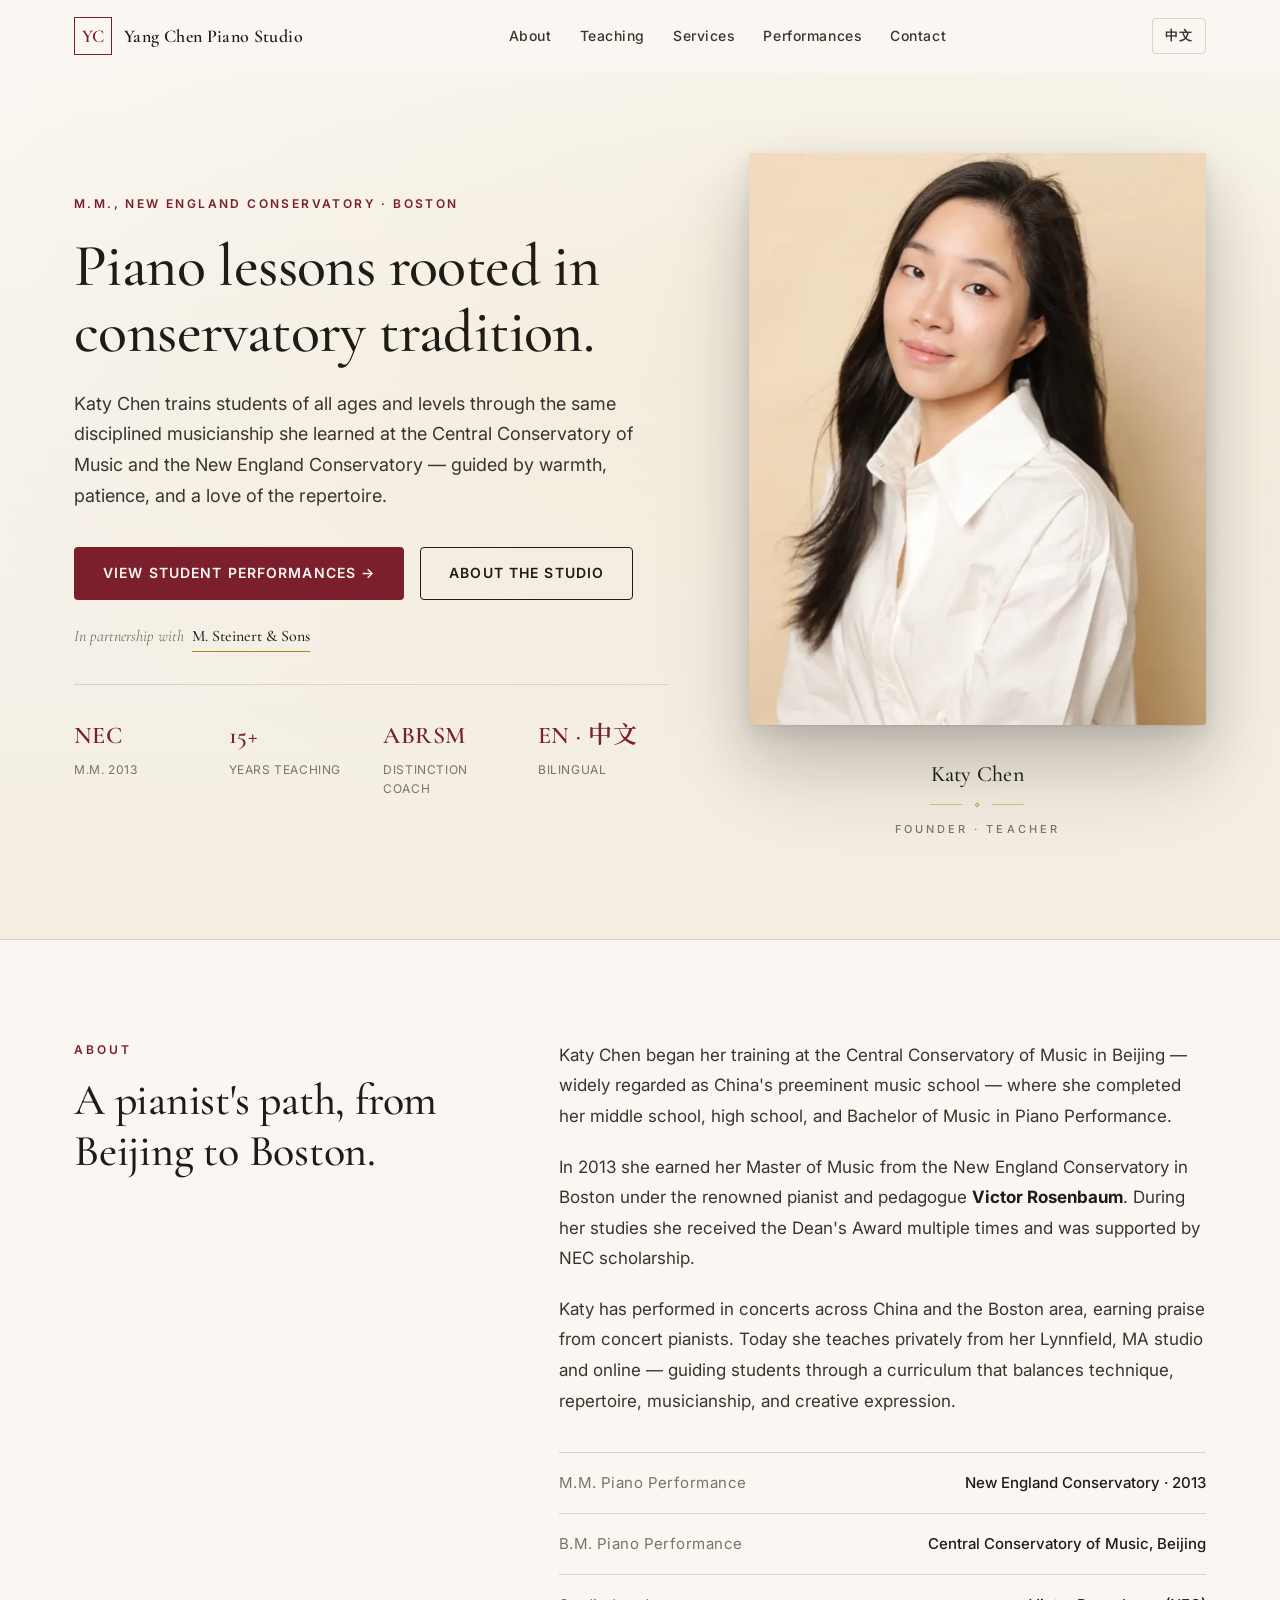
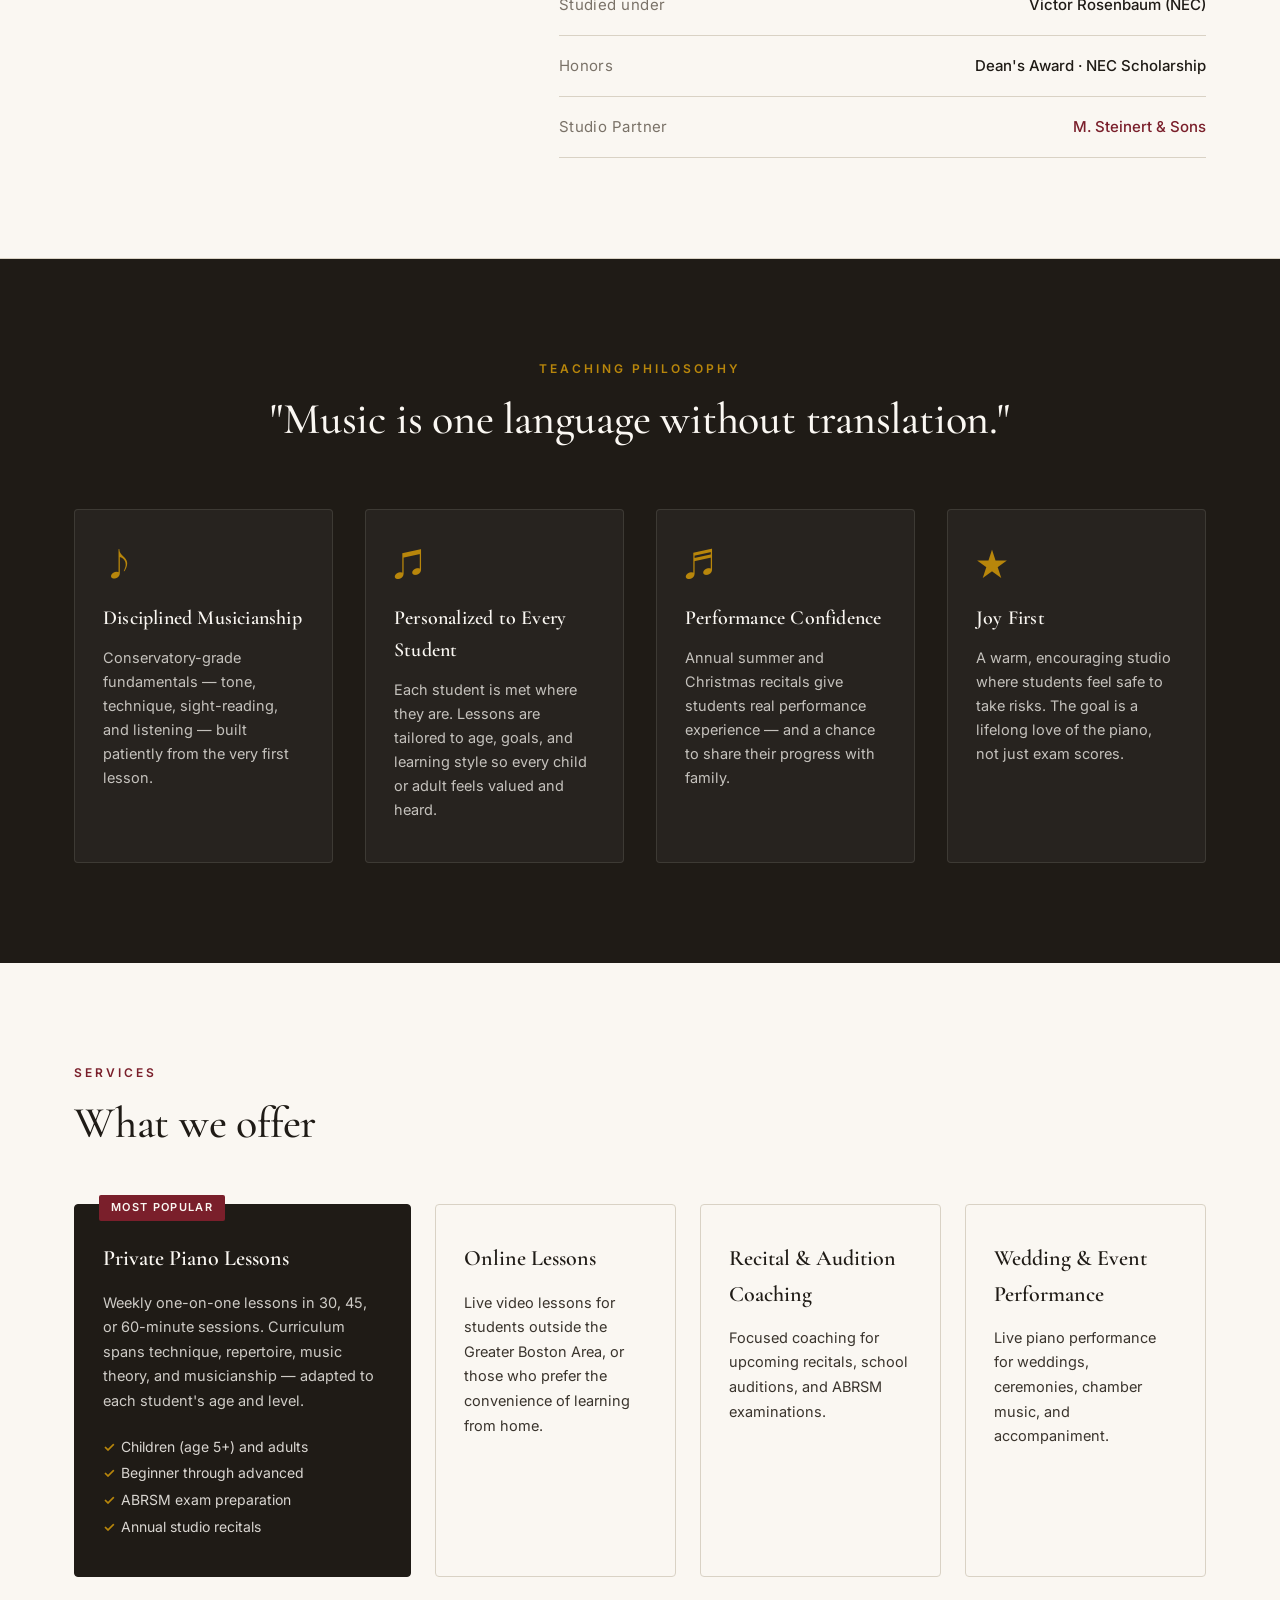
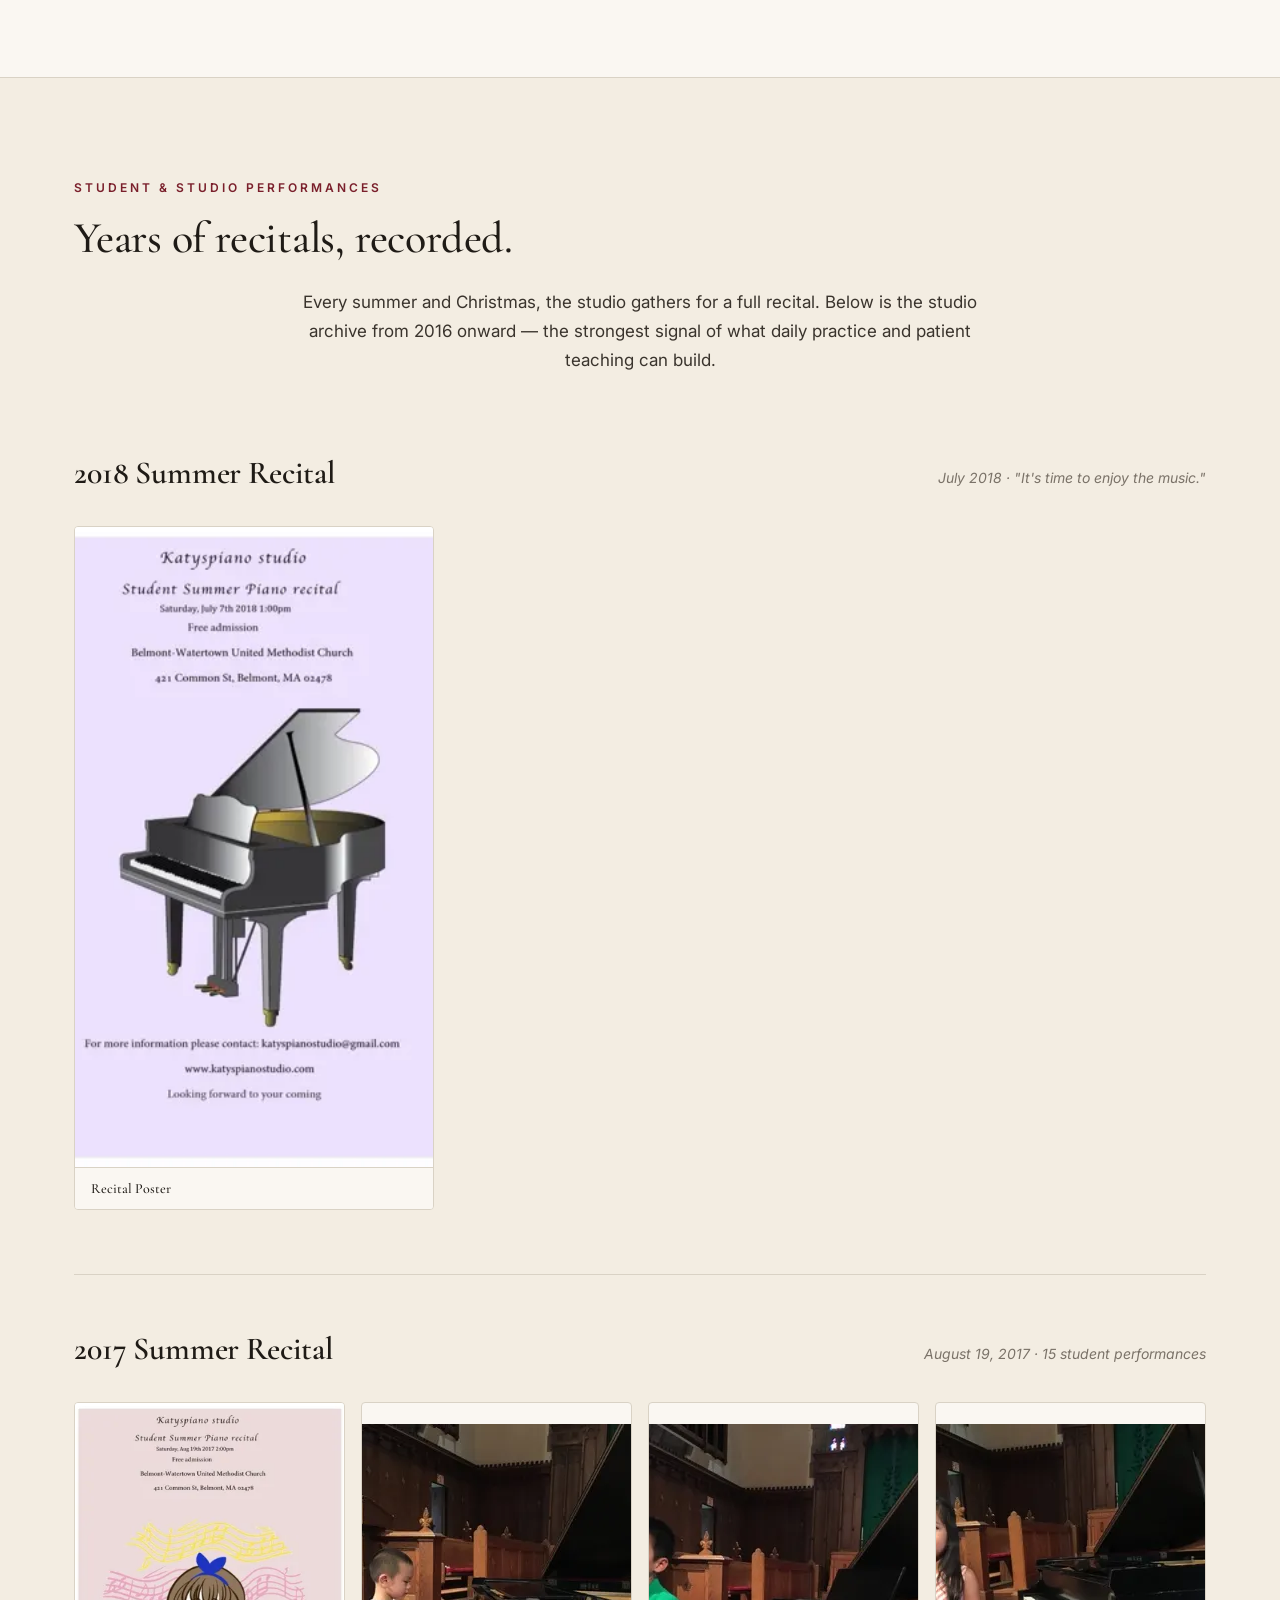
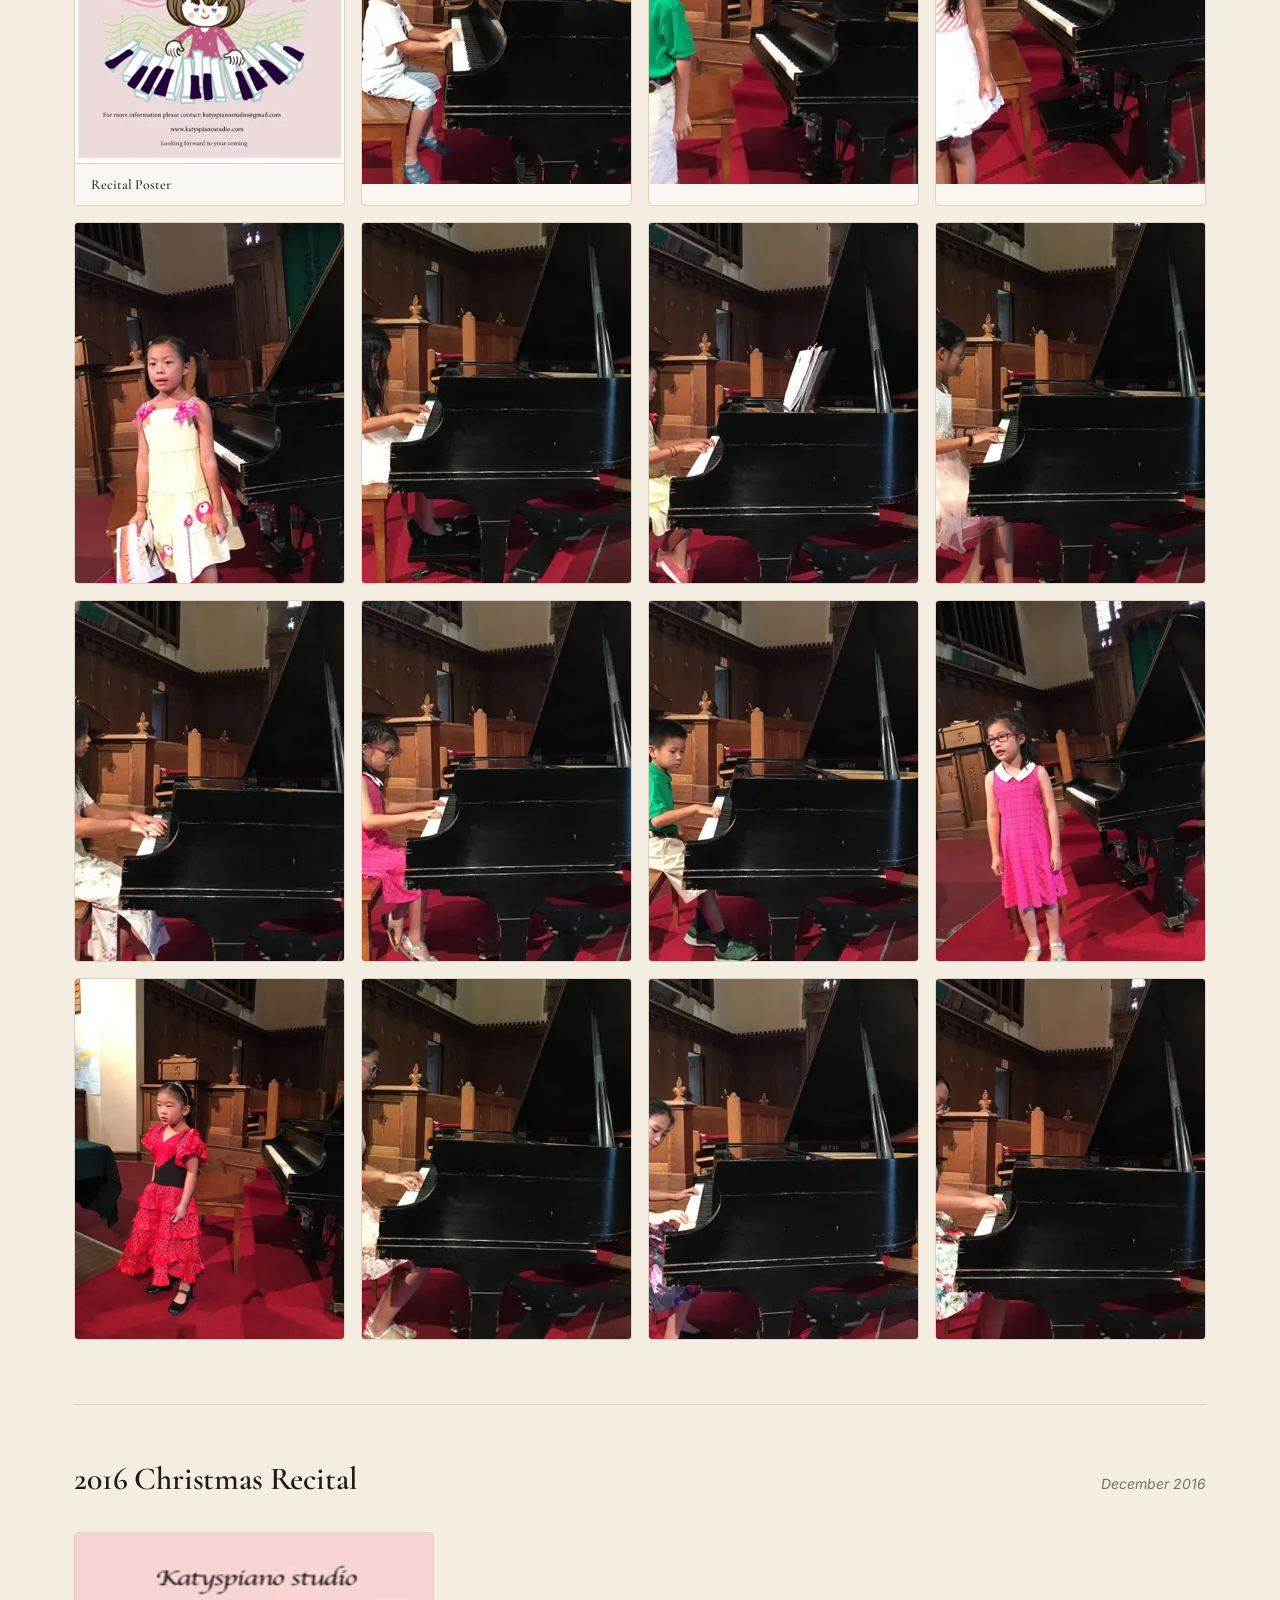
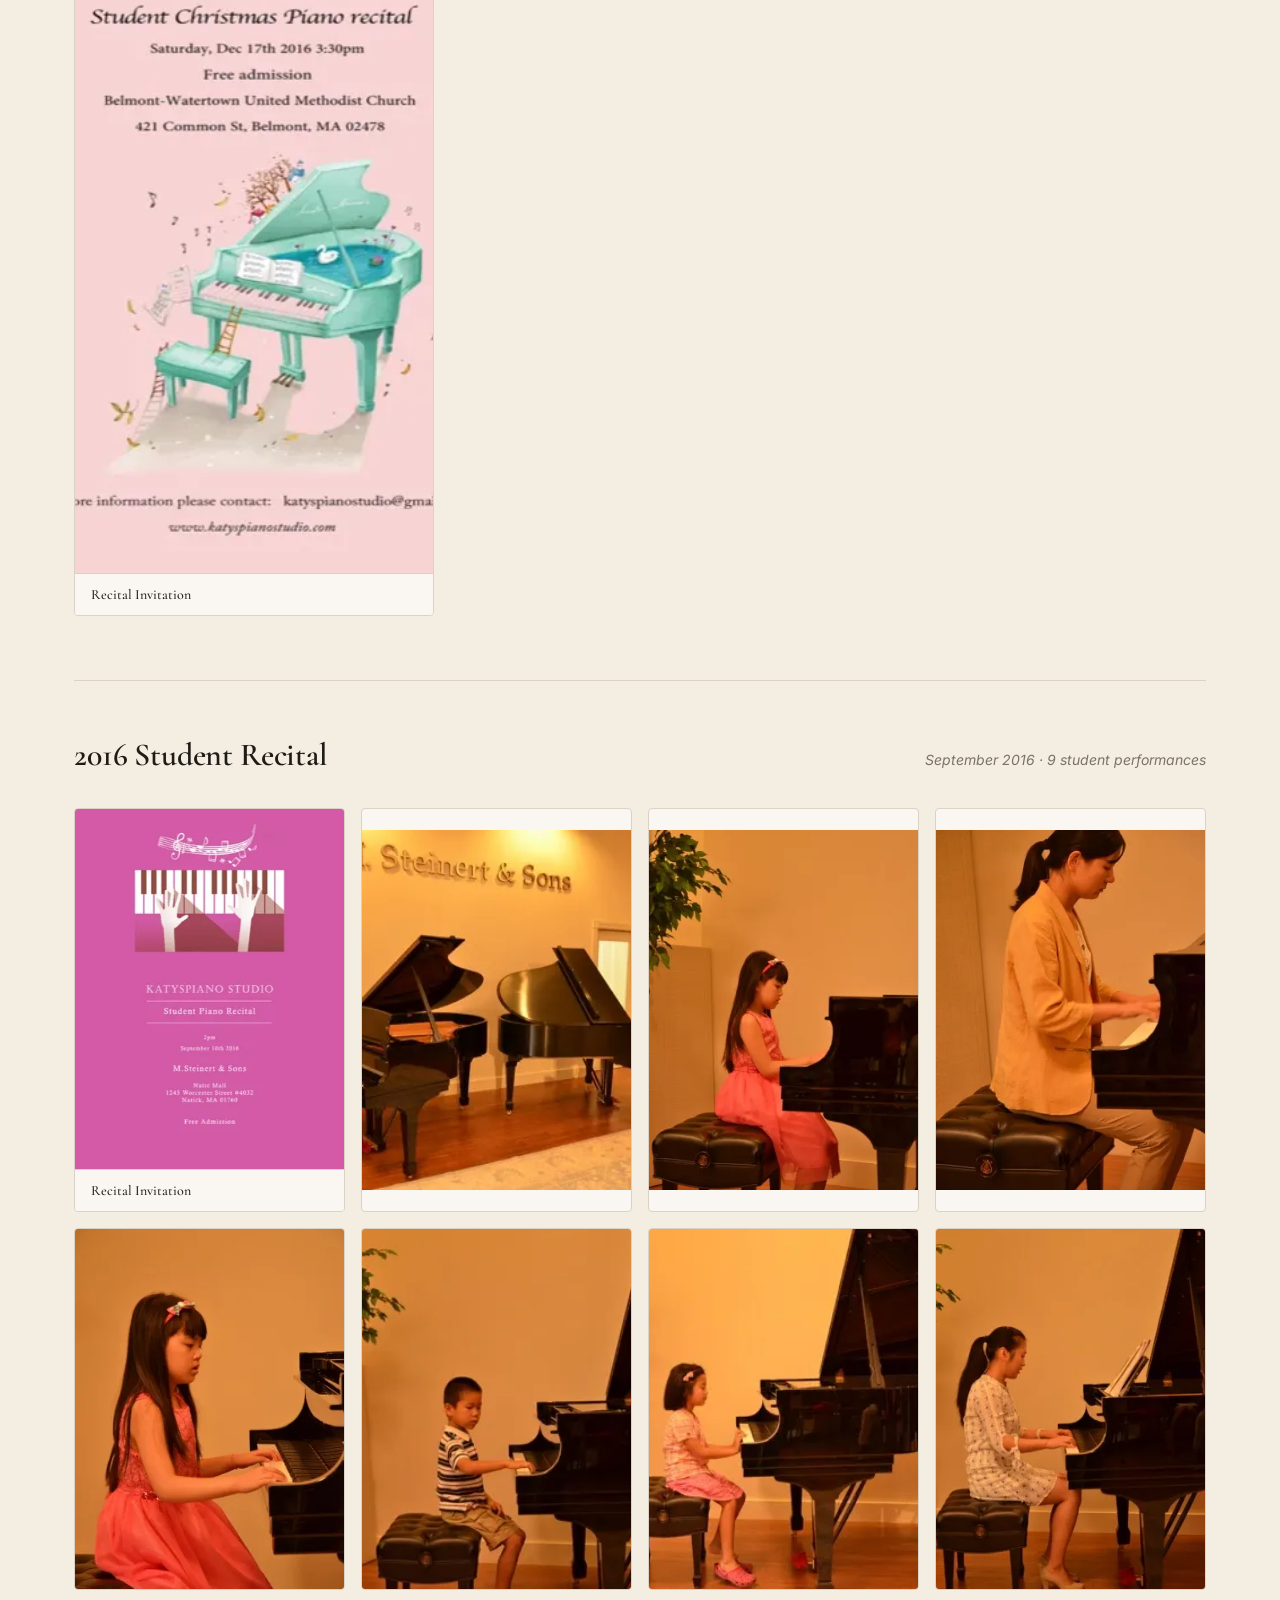
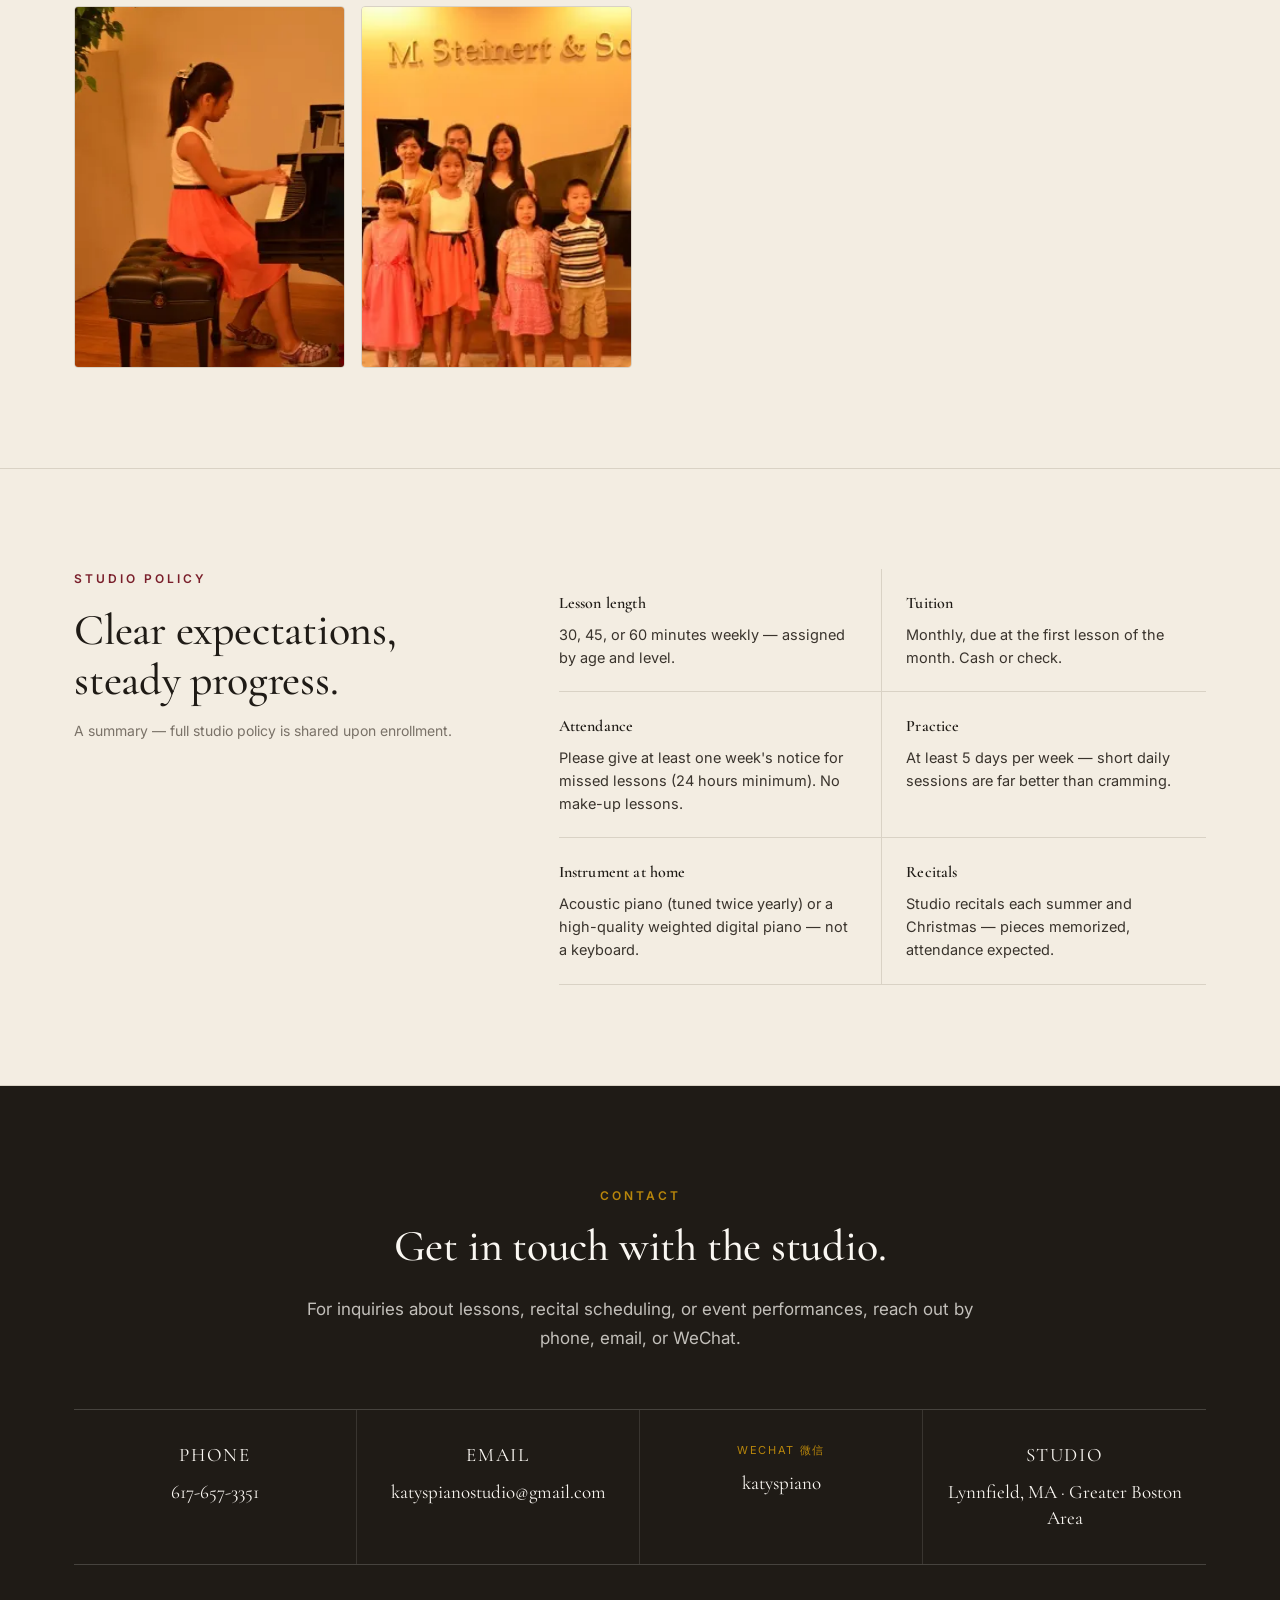
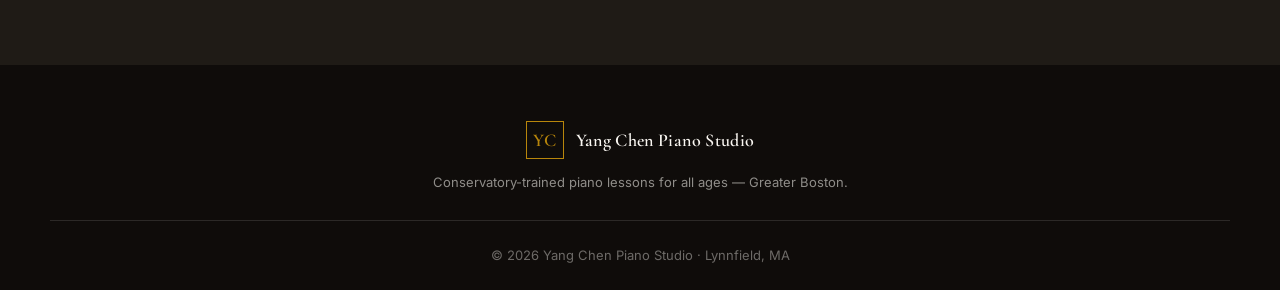
==== commit 14cce69d: "layouts updates" ====
--- a/index.html
+++ b/index.html
@@ -9,12 +9,56 @@
   <meta property="og:title" content="Yang Chen Piano Studio · Boston Piano Lessons" />
   <meta property="og:description" content="Private piano lessons with Katy Chen, M.M. New England Conservatory." />
   <meta property="og:type" content="website" />
+  <meta property="og:image" content="assets/portrait-1600.jpg" />
+  <meta property="og:locale" content="en_US" />
+  <meta property="og:locale:alternate" content="zh_CN" />
+  <meta name="twitter:card" content="summary_large_image" />
+  <meta name="twitter:title" content="Yang Chen Piano Studio · Boston Piano Lessons" />
+  <meta name="twitter:description" content="Private piano lessons with Katy Chen, M.M. New England Conservatory." />
+  <meta name="twitter:image" content="assets/portrait-1600.jpg" />
+  <meta name="theme-color" content="#1f1b16" />
+
+  <!-- Inline SVG favicon (monogram) -->
+  <link rel="icon" type="image/svg+xml" href="data:image/svg+xml,%3Csvg xmlns='http://www.w3.org/2000/svg' viewBox='0 0 64 64'%3E%3Crect width='64' height='64' rx='8' fill='%23faf7f2'/%3E%3Ctext x='32' y='44' font-family='Georgia,serif' font-size='32' font-weight='600' text-anchor='middle' fill='%237a1f2b'%3EYC%3C/text%3E%3C/svg%3E" />
+
   <link rel="preconnect" href="https://fonts.googleapis.com">
   <link rel="preconnect" href="https://fonts.gstatic.com" crossorigin>
-  <link href="https://fonts.googleapis.com/css2?family=Cormorant+Garamond:wght@400;500;600;700&family=Inter:wght@300;400;500;600;700&family=Noto+Serif+SC:wght@400;500;600;700&display=swap" rel="stylesheet">
+  <link href="https://fonts.googleapis.com/css2?family=Cormorant+Garamond:wght@500;600&family=Inter:wght@400;500;600&family=Noto+Serif+SC:wght@400;600&display=swap" rel="stylesheet">
   <link rel="stylesheet" href="styles.css" />
+
+  <!-- Structured data: LocalBusiness / MusicSchool -->
+  <script type="application/ld+json">
+  {
+    "@context": "https://schema.org",
+    "@type": ["MusicSchool", "LocalBusiness"],
+    "name": "Yang Chen Piano Studio",
+    "alternateName": "陈扬钢琴工作室",
+    "description": "Private piano lessons with Katy Chen, M.M. New England Conservatory.",
+    "image": "assets/portrait-1600.jpg",
+    "founder": {
+      "@type": "Person",
+      "name": "Katy Chen",
+      "alumniOf": [
+        { "@type": "CollegeOrUniversity", "name": "New England Conservatory" },
+        { "@type": "CollegeOrUniversity", "name": "Central Conservatory of Music, Beijing" }
+      ]
+    },
+    "address": {
+      "@type": "PostalAddress",
+      "addressLocality": "Lynnfield",
+      "addressRegion": "MA",
+      "addressCountry": "US"
+    },
+    "areaServed": "Greater Boston Area",
+    "telephone": "+1-617-657-3351",
+    "email": "katyspianostudio@gmail.com",
+    "knowsLanguage": ["en", "zh"],
+    "priceRange": "$$"
+  }
+  </script>
 </head>
 <body>
+  <a class="skip-link" href="#about">Skip to content</a>
 
   <!-- ============ HEADER / NAV ============ -->
   <header class="site-header" id="siteHeader">
@@ -107,7 +151,19 @@
       <div class="hero-portrait">
         <div class="portrait-frame">
           <div class="portrait-placeholder">
-            <img src="assets/portrait.jpg" alt="Portrait of Katy Chen" loading="eager" />
+            <picture>
+              <source
+                type="image/webp"
+                srcset="assets/portrait-800.webp 800w, assets/portrait-1600.webp 1600w"
+                sizes="(max-width: 768px) 360px, (max-width: 1024px) 40vw, 440px" />
+              <img
+                src="assets/portrait-800.jpg"
+                srcset="assets/portrait-800.jpg 800w, assets/portrait-1600.jpg 1600w"
+                sizes="(max-width: 768px) 360px, (max-width: 1024px) 40vw, 440px"
+                width="800" height="1000"
+                alt="Portrait of Katy Chen"
+                loading="eager" fetchpriority="high" decoding="async" />
+            </picture>
           </div>
           <div class="portrait-caption">
             <span class="caption-name">
@@ -339,7 +395,7 @@
         </header>
         <div class="gallery gallery-1">
           <button class="gallery-item" data-img="assets/recitals/2018-summer-flyer.jpg" data-caption-en="2018 Summer Recital · Welcome poster" data-caption-zh="2018 夏季汇报演出 · 海报">
-            <img src="assets/recitals/2018-summer-flyer.jpg" alt="2018 Summer Recital poster" loading="lazy" />
+            <picture><source type="image/webp" srcset="assets/recitals/2018-summer-flyer-480.webp" sizes="(max-width: 768px) 50vw, (max-width: 1024px) 33vw, 280px" /><img src="assets/recitals/2018-summer-flyer-480.jpg" alt="2018 Summer Recital poster" width="480" height="640" loading="lazy" decoding="async" /></picture>
             <div class="gallery-meta">
               <span class="lang-en">Recital Poster</span>
               <span class="lang-zh">演出海报</span>
@@ -362,27 +418,27 @@
         </header>
         <div class="gallery">
           <button class="gallery-item" data-img="assets/recitals/2017-summer-flyer.jpg" data-caption-en="2017 Summer Recital · Welcome poster" data-caption-zh="2017 夏季汇报演出 · 海报">
-            <img src="assets/recitals/2017-summer-flyer.jpg" alt="2017 Summer Recital poster" loading="lazy" />
+            <picture><source type="image/webp" srcset="assets/recitals/2017-summer-flyer-480.webp" sizes="(max-width: 768px) 50vw, (max-width: 1024px) 33vw, 280px" /><img src="assets/recitals/2017-summer-flyer-480.jpg" alt="2017 Summer Recital poster" width="480" height="360" loading="lazy" decoding="async" /></picture>
             <div class="gallery-meta">
               <span class="lang-en">Recital Poster</span>
               <span class="lang-zh">演出海报</span>
             </div>
           </button>
-          <button class="gallery-item" data-img="assets/recitals/2017-summer-01.jpg" data-caption-en="2017 Summer Recital · Student performance" data-caption-zh="2017 夏季汇报演出 · 学生演奏"><img src="assets/recitals/2017-summer-01.jpg" alt="Student performance" loading="lazy" /></button>
-          <button class="gallery-item" data-img="assets/recitals/2017-summer-02.jpg" data-caption-en="2017 Summer Recital · Student performance" data-caption-zh="2017 夏季汇报演出 · 学生演奏"><img src="assets/recitals/2017-summer-02.jpg" alt="Student performance" loading="lazy" /></button>
-          <button class="gallery-item" data-img="assets/recitals/2017-summer-03.jpg" data-caption-en="2017 Summer Recital · Student performance" data-caption-zh="2017 夏季汇报演出 · 学生演奏"><img src="assets/recitals/2017-summer-03.jpg" alt="Student performance" loading="lazy" /></button>
-          <button class="gallery-item" data-img="assets/recitals/2017-summer-04.jpg" data-caption-en="2017 Summer Recital · Student performance" data-caption-zh="2017 夏季汇报演出 · 学生演奏"><img src="assets/recitals/2017-summer-04.jpg" alt="Student performance" loading="lazy" /></button>
-          <button class="gallery-item" data-img="assets/recitals/2017-summer-05.jpg" data-caption-en="2017 Summer Recital · Student performance" data-caption-zh="2017 夏季汇报演出 · 学生演奏"><img src="assets/recitals/2017-summer-05.jpg" alt="Student performance" loading="lazy" /></button>
-          <button class="gallery-item" data-img="assets/recitals/2017-summer-06.jpg" data-caption-en="2017 Summer Recital · Student performance" data-caption-zh="2017 夏季汇报演出 · 学生演奏"><img src="assets/recitals/2017-summer-06.jpg" alt="Student performance" loading="lazy" /></button>
-          <button class="gallery-item" data-img="assets/recitals/2017-summer-07.jpg" data-caption-en="2017 Summer Recital · Student performance" data-caption-zh="2017 夏季汇报演出 · 学生演奏"><img src="assets/recitals/2017-summer-07.jpg" alt="Student performance" loading="lazy" /></button>
-          <button class="gallery-item" data-img="assets/recitals/2017-summer-08.jpg" data-caption-en="2017 Summer Recital · Student performance" data-caption-zh="2017 夏季汇报演出 · 学生演奏"><img src="assets/recitals/2017-summer-08.jpg" alt="Student performance" loading="lazy" /></button>
-          <button class="gallery-item" data-img="assets/recitals/2017-summer-09.jpg" data-caption-en="2017 Summer Recital · Student performance" data-caption-zh="2017 夏季汇报演出 · 学生演奏"><img src="assets/recitals/2017-summer-09.jpg" alt="Student performance" loading="lazy" /></button>
-          <button class="gallery-item" data-img="assets/recitals/2017-summer-10.jpg" data-caption-en="2017 Summer Recital · Student performance" data-caption-zh="2017 夏季汇报演出 · 学生演奏"><img src="assets/recitals/2017-summer-10.jpg" alt="Student performance" loading="lazy" /></button>
-          <button class="gallery-item" data-img="assets/recitals/2017-summer-11.jpg" data-caption-en="2017 Summer Recital · Student performance" data-caption-zh="2017 夏季汇报演出 · 学生演奏"><img src="assets/recitals/2017-summer-11.jpg" alt="Student performance" loading="lazy" /></button>
-          <button class="gallery-item" data-img="assets/recitals/2017-summer-12.jpg" data-caption-en="2017 Summer Recital · Student performance" data-caption-zh="2017 夏季汇报演出 · 学生演奏"><img src="assets/recitals/2017-summer-12.jpg" alt="Student performance" loading="lazy" /></button>
-          <button class="gallery-item" data-img="assets/recitals/2017-summer-13.jpg" data-caption-en="2017 Summer Recital · Student performance" data-caption-zh="2017 夏季汇报演出 · 学生演奏"><img src="assets/recitals/2017-summer-13.jpg" alt="Student performance" loading="lazy" /></button>
-          <button class="gallery-item" data-img="assets/recitals/2017-summer-14.jpg" data-caption-en="2017 Summer Recital · Student performance" data-caption-zh="2017 夏季汇报演出 · 学生演奏"><img src="assets/recitals/2017-summer-14.jpg" alt="Student performance" loading="lazy" /></button>
-          <button class="gallery-item" data-img="assets/recitals/2017-summer-15.jpg" data-caption-en="2017 Summer Recital · Student performance" data-caption-zh="2017 夏季汇报演出 · 学生演奏"><img src="assets/recitals/2017-summer-15.jpg" alt="Student performance" loading="lazy" /></button>
+          <button class="gallery-item" data-img="assets/recitals/2017-summer-01.jpg" data-caption-en="2017 Summer Recital · Student performance" data-caption-zh="2017 夏季汇报演出 · 学生演奏"><picture><source type="image/webp" srcset="assets/recitals/2017-summer-01-480.webp" sizes="(max-width: 768px) 50vw, (max-width: 1024px) 33vw, 280px" /><img src="assets/recitals/2017-summer-01-480.jpg" alt="Student performance" width="480" height="360" loading="lazy" decoding="async" /></picture></button>
+          <button class="gallery-item" data-img="assets/recitals/2017-summer-02.jpg" data-caption-en="2017 Summer Recital · Student performance" data-caption-zh="2017 夏季汇报演出 · 学生演奏"><picture><source type="image/webp" srcset="assets/recitals/2017-summer-02-480.webp" sizes="(max-width: 768px) 50vw, (max-width: 1024px) 33vw, 280px" /><img src="assets/recitals/2017-summer-02-480.jpg" alt="Student performance" width="480" height="360" loading="lazy" decoding="async" /></picture></button>
+          <button class="gallery-item" data-img="assets/recitals/2017-summer-03.jpg" data-caption-en="2017 Summer Recital · Student performance" data-caption-zh="2017 夏季汇报演出 · 学生演奏"><picture><source type="image/webp" srcset="assets/recitals/2017-summer-03-480.webp" sizes="(max-width: 768px) 50vw, (max-width: 1024px) 33vw, 280px" /><img src="assets/recitals/2017-summer-03-480.jpg" alt="Student performance" width="480" height="360" loading="lazy" decoding="async" /></picture></button>
+          <button class="gallery-item" data-img="assets/recitals/2017-summer-04.jpg" data-caption-en="2017 Summer Recital · Student performance" data-caption-zh="2017 夏季汇报演出 · 学生演奏"><picture><source type="image/webp" srcset="assets/recitals/2017-summer-04-480.webp" sizes="(max-width: 768px) 50vw, (max-width: 1024px) 33vw, 280px" /><img src="assets/recitals/2017-summer-04-480.jpg" alt="Student performance" width="480" height="360" loading="lazy" decoding="async" /></picture></button>
+          <button class="gallery-item" data-img="assets/recitals/2017-summer-05.jpg" data-caption-en="2017 Summer Recital · Student performance" data-caption-zh="2017 夏季汇报演出 · 学生演奏"><picture><source type="image/webp" srcset="assets/recitals/2017-summer-05-480.webp" sizes="(max-width: 768px) 50vw, (max-width: 1024px) 33vw, 280px" /><img src="assets/recitals/2017-summer-05-480.jpg" alt="Student performance" width="480" height="360" loading="lazy" decoding="async" /></picture></button>
+          <button class="gallery-item" data-img="assets/recitals/2017-summer-06.jpg" data-caption-en="2017 Summer Recital · Student performance" data-caption-zh="2017 夏季汇报演出 · 学生演奏"><picture><source type="image/webp" srcset="assets/recitals/2017-summer-06-480.webp" sizes="(max-width: 768px) 50vw, (max-width: 1024px) 33vw, 280px" /><img src="assets/recitals/2017-summer-06-480.jpg" alt="Student performance" width="480" height="360" loading="lazy" decoding="async" /></picture></button>
+          <button class="gallery-item" data-img="assets/recitals/2017-summer-07.jpg" data-caption-en="2017 Summer Recital · Student performance" data-caption-zh="2017 夏季汇报演出 · 学生演奏"><picture><source type="image/webp" srcset="assets/recitals/2017-summer-07-480.webp" sizes="(max-width: 768px) 50vw, (max-width: 1024px) 33vw, 280px" /><img src="assets/recitals/2017-summer-07-480.jpg" alt="Student performance" width="480" height="360" loading="lazy" decoding="async" /></picture></button>
+          <button class="gallery-item" data-img="assets/recitals/2017-summer-08.jpg" data-caption-en="2017 Summer Recital · Student performance" data-caption-zh="2017 夏季汇报演出 · 学生演奏"><picture><source type="image/webp" srcset="assets/recitals/2017-summer-08-480.webp" sizes="(max-width: 768px) 50vw, (max-width: 1024px) 33vw, 280px" /><img src="assets/recitals/2017-summer-08-480.jpg" alt="Student performance" width="480" height="360" loading="lazy" decoding="async" /></picture></button>
+          <button class="gallery-item" data-img="assets/recitals/2017-summer-09.jpg" data-caption-en="2017 Summer Recital · Student performance" data-caption-zh="2017 夏季汇报演出 · 学生演奏"><picture><source type="image/webp" srcset="assets/recitals/2017-summer-09-480.webp" sizes="(max-width: 768px) 50vw, (max-width: 1024px) 33vw, 280px" /><img src="assets/recitals/2017-summer-09-480.jpg" alt="Student performance" width="480" height="360" loading="lazy" decoding="async" /></picture></button>
+          <button class="gallery-item" data-img="assets/recitals/2017-summer-10.jpg" data-caption-en="2017 Summer Recital · Student performance" data-caption-zh="2017 夏季汇报演出 · 学生演奏"><picture><source type="image/webp" srcset="assets/recitals/2017-summer-10-480.webp" sizes="(max-width: 768px) 50vw, (max-width: 1024px) 33vw, 280px" /><img src="assets/recitals/2017-summer-10-480.jpg" alt="Student performance" width="480" height="360" loading="lazy" decoding="async" /></picture></button>
+          <button class="gallery-item" data-img="assets/recitals/2017-summer-11.jpg" data-caption-en="2017 Summer Recital · Student performance" data-caption-zh="2017 夏季汇报演出 · 学生演奏"><picture><source type="image/webp" srcset="assets/recitals/2017-summer-11-480.webp" sizes="(max-width: 768px) 50vw, (max-width: 1024px) 33vw, 280px" /><img src="assets/recitals/2017-summer-11-480.jpg" alt="Student performance" width="480" height="360" loading="lazy" decoding="async" /></picture></button>
+          <button class="gallery-item" data-img="assets/recitals/2017-summer-12.jpg" data-caption-en="2017 Summer Recital · Student performance" data-caption-zh="2017 夏季汇报演出 · 学生演奏"><picture><source type="image/webp" srcset="assets/recitals/2017-summer-12-480.webp" sizes="(max-width: 768px) 50vw, (max-width: 1024px) 33vw, 280px" /><img src="assets/recitals/2017-summer-12-480.jpg" alt="Student performance" width="480" height="360" loading="lazy" decoding="async" /></picture></button>
+          <button class="gallery-item" data-img="assets/recitals/2017-summer-13.jpg" data-caption-en="2017 Summer Recital · Student performance" data-caption-zh="2017 夏季汇报演出 · 学生演奏"><picture><source type="image/webp" srcset="assets/recitals/2017-summer-13-480.webp" sizes="(max-width: 768px) 50vw, (max-width: 1024px) 33vw, 280px" /><img src="assets/recitals/2017-summer-13-480.jpg" alt="Student performance" width="480" height="360" loading="lazy" decoding="async" /></picture></button>
+          <button class="gallery-item" data-img="assets/recitals/2017-summer-14.jpg" data-caption-en="2017 Summer Recital · Student performance" data-caption-zh="2017 夏季汇报演出 · 学生演奏"><picture><source type="image/webp" srcset="assets/recitals/2017-summer-14-480.webp" sizes="(max-width: 768px) 50vw, (max-width: 1024px) 33vw, 280px" /><img src="assets/recitals/2017-summer-14-480.jpg" alt="Student performance" width="480" height="360" loading="lazy" decoding="async" /></picture></button>
+          <button class="gallery-item" data-img="assets/recitals/2017-summer-15.jpg" data-caption-en="2017 Summer Recital · Student performance" data-caption-zh="2017 夏季汇报演出 · 学生演奏"><picture><source type="image/webp" srcset="assets/recitals/2017-summer-15-480.webp" sizes="(max-width: 768px) 50vw, (max-width: 1024px) 33vw, 280px" /><img src="assets/recitals/2017-summer-15-480.jpg" alt="Student performance" width="480" height="360" loading="lazy" decoding="async" /></picture></button>
         </div>
       </article>
 
@@ -400,7 +456,7 @@
         </header>
         <div class="gallery gallery-1">
           <button class="gallery-item" data-img="assets/recitals/2016-christmas-flyer.jpg" data-caption-en="2016 Christmas Recital · Invitation" data-caption-zh="2016 圣诞汇报演出 · 邀请函">
-            <img src="assets/recitals/2016-christmas-flyer.jpg" alt="2016 Christmas Recital invitation" loading="lazy" />
+            <picture><source type="image/webp" srcset="assets/recitals/2016-christmas-flyer-480.webp" sizes="(max-width: 768px) 50vw, (max-width: 1024px) 33vw, 280px" /><img src="assets/recitals/2016-christmas-flyer-480.jpg" alt="2016 Christmas Recital invitation" width="480" height="640" loading="lazy" decoding="async" /></picture>
             <div class="gallery-meta">
               <span class="lang-en">Recital Invitation</span>
               <span class="lang-zh">演出邀请函</span>
@@ -423,21 +479,21 @@
         </header>
         <div class="gallery">
           <button class="gallery-item" data-img="assets/recitals/2016-recital-flyer.jpg" data-caption-en="2016 Student Recital · Invitation" data-caption-zh="2016 学生汇报演出 · 邀请函">
-            <img src="assets/recitals/2016-recital-flyer.jpg" alt="2016 Student Recital invitation" loading="lazy" />
+            <picture><source type="image/webp" srcset="assets/recitals/2016-recital-flyer-480.webp" sizes="(max-width: 768px) 50vw, (max-width: 1024px) 33vw, 280px" /><img src="assets/recitals/2016-recital-flyer-480.jpg" alt="2016 Student Recital invitation" width="480" height="360" loading="lazy" decoding="async" /></picture>
             <div class="gallery-meta">
               <span class="lang-en">Recital Invitation</span>
               <span class="lang-zh">演出邀请函</span>
             </div>
           </button>
-          <button class="gallery-item" data-img="assets/recitals/2016-fall-01.jpg" data-caption-en="2016 Student Recital · Performance" data-caption-zh="2016 学生汇报演出 · 演奏"><img src="assets/recitals/2016-fall-01.jpg" alt="Student performance" loading="lazy" /></button>
-          <button class="gallery-item" data-img="assets/recitals/2016-fall-02.jpg" data-caption-en="2016 Student Recital · Performance" data-caption-zh="2016 学生汇报演出 · 演奏"><img src="assets/recitals/2016-fall-02.jpg" alt="Student performance" loading="lazy" /></button>
-          <button class="gallery-item" data-img="assets/recitals/2016-fall-03.jpg" data-caption-en="2016 Student Recital · Performance" data-caption-zh="2016 学生汇报演出 · 演奏"><img src="assets/recitals/2016-fall-03.jpg" alt="Student performance" loading="lazy" /></button>
-          <button class="gallery-item" data-img="assets/recitals/2016-fall-04.jpg" data-caption-en="2016 Student Recital · Performance" data-caption-zh="2016 学生汇报演出 · 演奏"><img src="assets/recitals/2016-fall-04.jpg" alt="Student performance" loading="lazy" /></button>
-          <button class="gallery-item" data-img="assets/recitals/2016-fall-05.jpg" data-caption-en="2016 Student Recital · Performance" data-caption-zh="2016 学生汇报演出 · 演奏"><img src="assets/recitals/2016-fall-05.jpg" alt="Student performance" loading="lazy" /></button>
-          <button class="gallery-item" data-img="assets/recitals/2016-fall-06.jpg" data-caption-en="2016 Student Recital · Performance" data-caption-zh="2016 学生汇报演出 · 演奏"><img src="assets/recitals/2016-fall-06.jpg" alt="Student performance" loading="lazy" /></button>
-          <button class="gallery-item" data-img="assets/recitals/2016-fall-07.jpg" data-caption-en="2016 Student Recital · Performance" data-caption-zh="2016 学生汇报演出 · 演奏"><img src="assets/recitals/2016-fall-07.jpg" alt="Student performance" loading="lazy" /></button>
-          <button class="gallery-item" data-img="assets/recitals/2016-fall-08.jpg" data-caption-en="2016 Student Recital · Performance" data-caption-zh="2016 学生汇报演出 · 演奏"><img src="assets/recitals/2016-fall-08.jpg" alt="Student performance" loading="lazy" /></button>
-          <button class="gallery-item" data-img="assets/recitals/2016-fall-09.jpg" data-caption-en="2016 Student Recital · Performance" data-caption-zh="2016 学生汇报演出 · 演奏"><img src="assets/recitals/2016-fall-09.jpg" alt="Student performance" loading="lazy" /></button>
+          <button class="gallery-item" data-img="assets/recitals/2016-fall-01.jpg" data-caption-en="2016 Student Recital · Performance" data-caption-zh="2016 学生汇报演出 · 演奏"><picture><source type="image/webp" srcset="assets/recitals/2016-fall-01-480.webp" sizes="(max-width: 768px) 50vw, (max-width: 1024px) 33vw, 280px" /><img src="assets/recitals/2016-fall-01-480.jpg" alt="Student performance" width="480" height="360" loading="lazy" decoding="async" /></picture></button>
+          <button class="gallery-item" data-img="assets/recitals/2016-fall-02.jpg" data-caption-en="2016 Student Recital · Performance" data-caption-zh="2016 学生汇报演出 · 演奏"><picture><source type="image/webp" srcset="assets/recitals/2016-fall-02-480.webp" sizes="(max-width: 768px) 50vw, (max-width: 1024px) 33vw, 280px" /><img src="assets/recitals/2016-fall-02-480.jpg" alt="Student performance" width="480" height="360" loading="lazy" decoding="async" /></picture></button>
+          <button class="gallery-item" data-img="assets/recitals/2016-fall-03.jpg" data-caption-en="2016 Student Recital · Performance" data-caption-zh="2016 学生汇报演出 · 演奏"><picture><source type="image/webp" srcset="assets/recitals/2016-fall-03-480.webp" sizes="(max-width: 768px) 50vw, (max-width: 1024px) 33vw, 280px" /><img src="assets/recitals/2016-fall-03-480.jpg" alt="Student performance" width="480" height="360" loading="lazy" decoding="async" /></picture></button>
+          <button class="gallery-item" data-img="assets/recitals/2016-fall-04.jpg" data-caption-en="2016 Student Recital · Performance" data-caption-zh="2016 学生汇报演出 · 演奏"><picture><source type="image/webp" srcset="assets/recitals/2016-fall-04-480.webp" sizes="(max-width: 768px) 50vw, (max-width: 1024px) 33vw, 280px" /><img src="assets/recitals/2016-fall-04-480.jpg" alt="Student performance" width="480" height="360" loading="lazy" decoding="async" /></picture></button>
+          <button class="gallery-item" data-img="assets/recitals/2016-fall-05.jpg" data-caption-en="2016 Student Recital · Performance" data-caption-zh="2016 学生汇报演出 · 演奏"><picture><source type="image/webp" srcset="assets/recitals/2016-fall-05-480.webp" sizes="(max-width: 768px) 50vw, (max-width: 1024px) 33vw, 280px" /><img src="assets/recitals/2016-fall-05-480.jpg" alt="Student performance" width="480" height="360" loading="lazy" decoding="async" /></picture></button>
+          <button class="gallery-item" data-img="assets/recitals/2016-fall-06.jpg" data-caption-en="2016 Student Recital · Performance" data-caption-zh="2016 学生汇报演出 · 演奏"><picture><source type="image/webp" srcset="assets/recitals/2016-fall-06-480.webp" sizes="(max-width: 768px) 50vw, (max-width: 1024px) 33vw, 280px" /><img src="assets/recitals/2016-fall-06-480.jpg" alt="Student performance" width="480" height="360" loading="lazy" decoding="async" /></picture></button>
+          <button class="gallery-item" data-img="assets/recitals/2016-fall-07.jpg" data-caption-en="2016 Student Recital · Performance" data-caption-zh="2016 学生汇报演出 · 演奏"><picture><source type="image/webp" srcset="assets/recitals/2016-fall-07-480.webp" sizes="(max-width: 768px) 50vw, (max-width: 1024px) 33vw, 280px" /><img src="assets/recitals/2016-fall-07-480.jpg" alt="Student performance" width="480" height="360" loading="lazy" decoding="async" /></picture></button>
+          <button class="gallery-item" data-img="assets/recitals/2016-fall-08.jpg" data-caption-en="2016 Student Recital · Performance" data-caption-zh="2016 学生汇报演出 · 演奏"><picture><source type="image/webp" srcset="assets/recitals/2016-fall-08-480.webp" sizes="(max-width: 768px) 50vw, (max-width: 1024px) 33vw, 280px" /><img src="assets/recitals/2016-fall-08-480.jpg" alt="Student performance" width="480" height="360" loading="lazy" decoding="async" /></picture></button>
+          <button class="gallery-item" data-img="assets/recitals/2016-fall-09.jpg" data-caption-en="2016 Student Recital · Performance" data-caption-zh="2016 学生汇报演出 · 演奏"><picture><source type="image/webp" srcset="assets/recitals/2016-fall-09-480.webp" sizes="(max-width: 768px) 50vw, (max-width: 1024px) 33vw, 280px" /><img src="assets/recitals/2016-fall-09-480.jpg" alt="Student performance" width="480" height="360" loading="lazy" decoding="async" /></picture></button>
         </div>
       </article>
     </div>
--- a/styles.css
+++ b/styles.css
@@ -30,6 +30,37 @@
 /* --- reset & base --- */
 *, *::before, *::after { box-sizing: border-box; }
 html { scroll-behavior: smooth; scroll-padding-top: var(--header-h); }
+
+/* Respect users who request reduced motion */
+@media (prefers-reduced-motion: reduce) {
+  html { scroll-behavior: auto; }
+  *, *::before, *::after {
+    animation-duration: 0.01ms !important;
+    animation-iteration-count: 1 !important;
+    transition-duration: 0.01ms !important;
+    scroll-behavior: auto !important;
+  }
+}
+
+/* Skip-to-content link — visible only on keyboard focus */
+.skip-link {
+  position: absolute;
+  left: -9999px;
+  top: 0;
+  z-index: 1100;
+  padding: 10px 16px;
+  background: var(--charcoal);
+  color: var(--ivory);
+  font-size: 14px;
+  font-weight: 600;
+  letter-spacing: .04em;
+  border-radius: var(--radius);
+}
+.skip-link:focus {
+  left: 12px;
+  top: 12px;
+  color: var(--ivory);
+}
 body {
   margin: 0;
   font-family: var(--sans);
@@ -203,8 +234,8 @@
 }
 .menu-toggle {
   display: none;
-  width: 36px;
-  height: 36px;
+  width: 44px;
+  height: 44px;
   flex-direction: column;
   justify-content: center;
   align-items: center;
@@ -888,9 +919,18 @@
 .muted { color: var(--muted); font-size: 14px; }
 
 /* --- responsive --- */
+
+/* Intermediate breakpoint — hero gets cramped before 768 */
+@media (max-width: 900px) {
+  .hero-grid { gap: 56px; }
+  .hero { padding: 64px 0 84px; }
+}
+
 @media (max-width: 1024px) {
   .philosophy-grid { grid-template-columns: repeat(2, 1fr); }
   .services-grid { grid-template-columns: repeat(2, 1fr); }
+  /* Preserve the featured-card hierarchy on tablet: span the full top row. */
+  .service-card.featured { grid-column: 1 / -1; }
   .gallery { grid-template-columns: repeat(3, 1fr); }
   .gallery-1 { grid-template-columns: minmax(0, 320px); }
   .two-col { grid-template-columns: 1fr; gap: 40px; }
@@ -967,4 +1007,14 @@
   .contact-info-grid { grid-template-columns: 1fr; }
   .contact-info-grid li { border-right: none !important; border-bottom: 1px solid rgba(250, 247, 242, 0.12); }
   .contact-info-grid li:last-child { border-bottom: none; }
-}
+  .trust-item strong { font-size: 20px; }
+  .trust-item span { font-size: 11px; letter-spacing: .03em; }
+}
+
+@media (max-width: 360px) {
+  .trust-row { grid-template-columns: 1fr 1fr; gap: 16px; padding-top: 24px; }
+  .hero-title { font-size: 32px; }
+}
+
+/* Prevent body scroll when mobile nav is open */
+body.nav-open { overflow: hidden; }
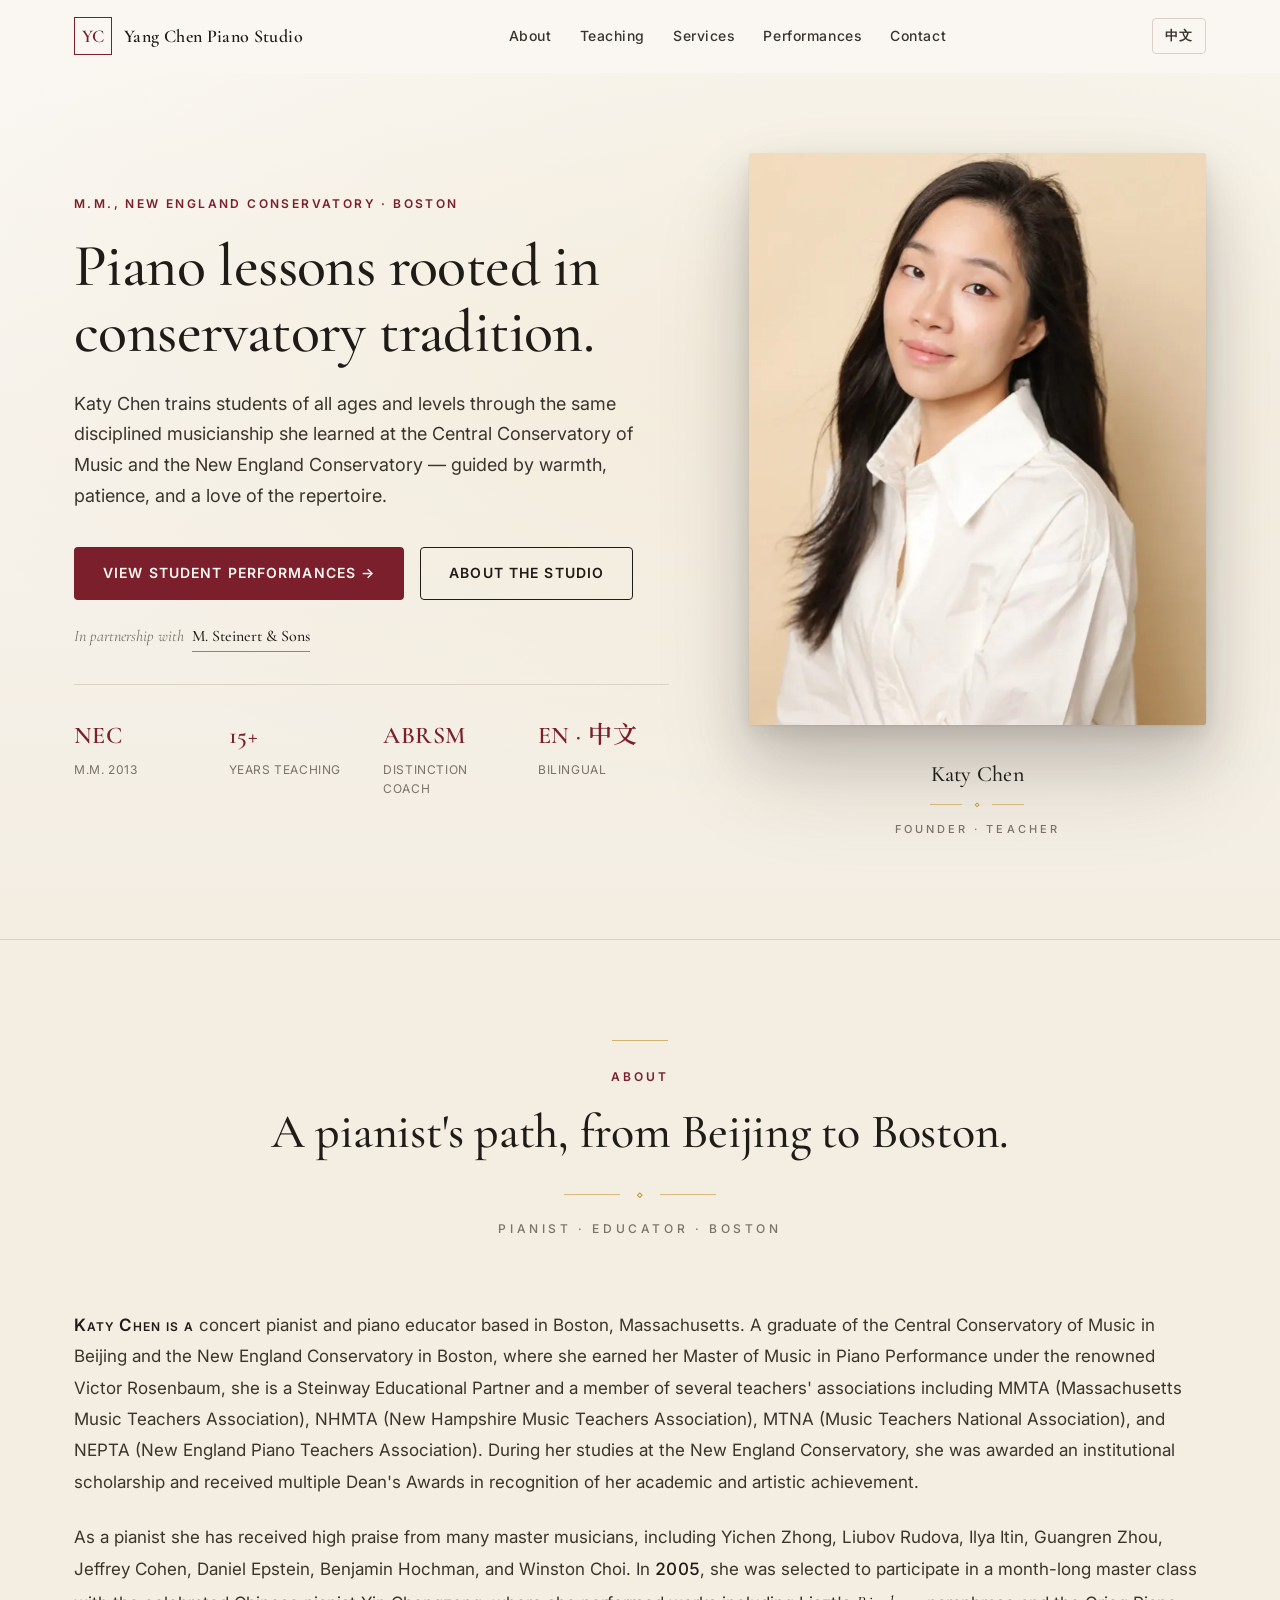
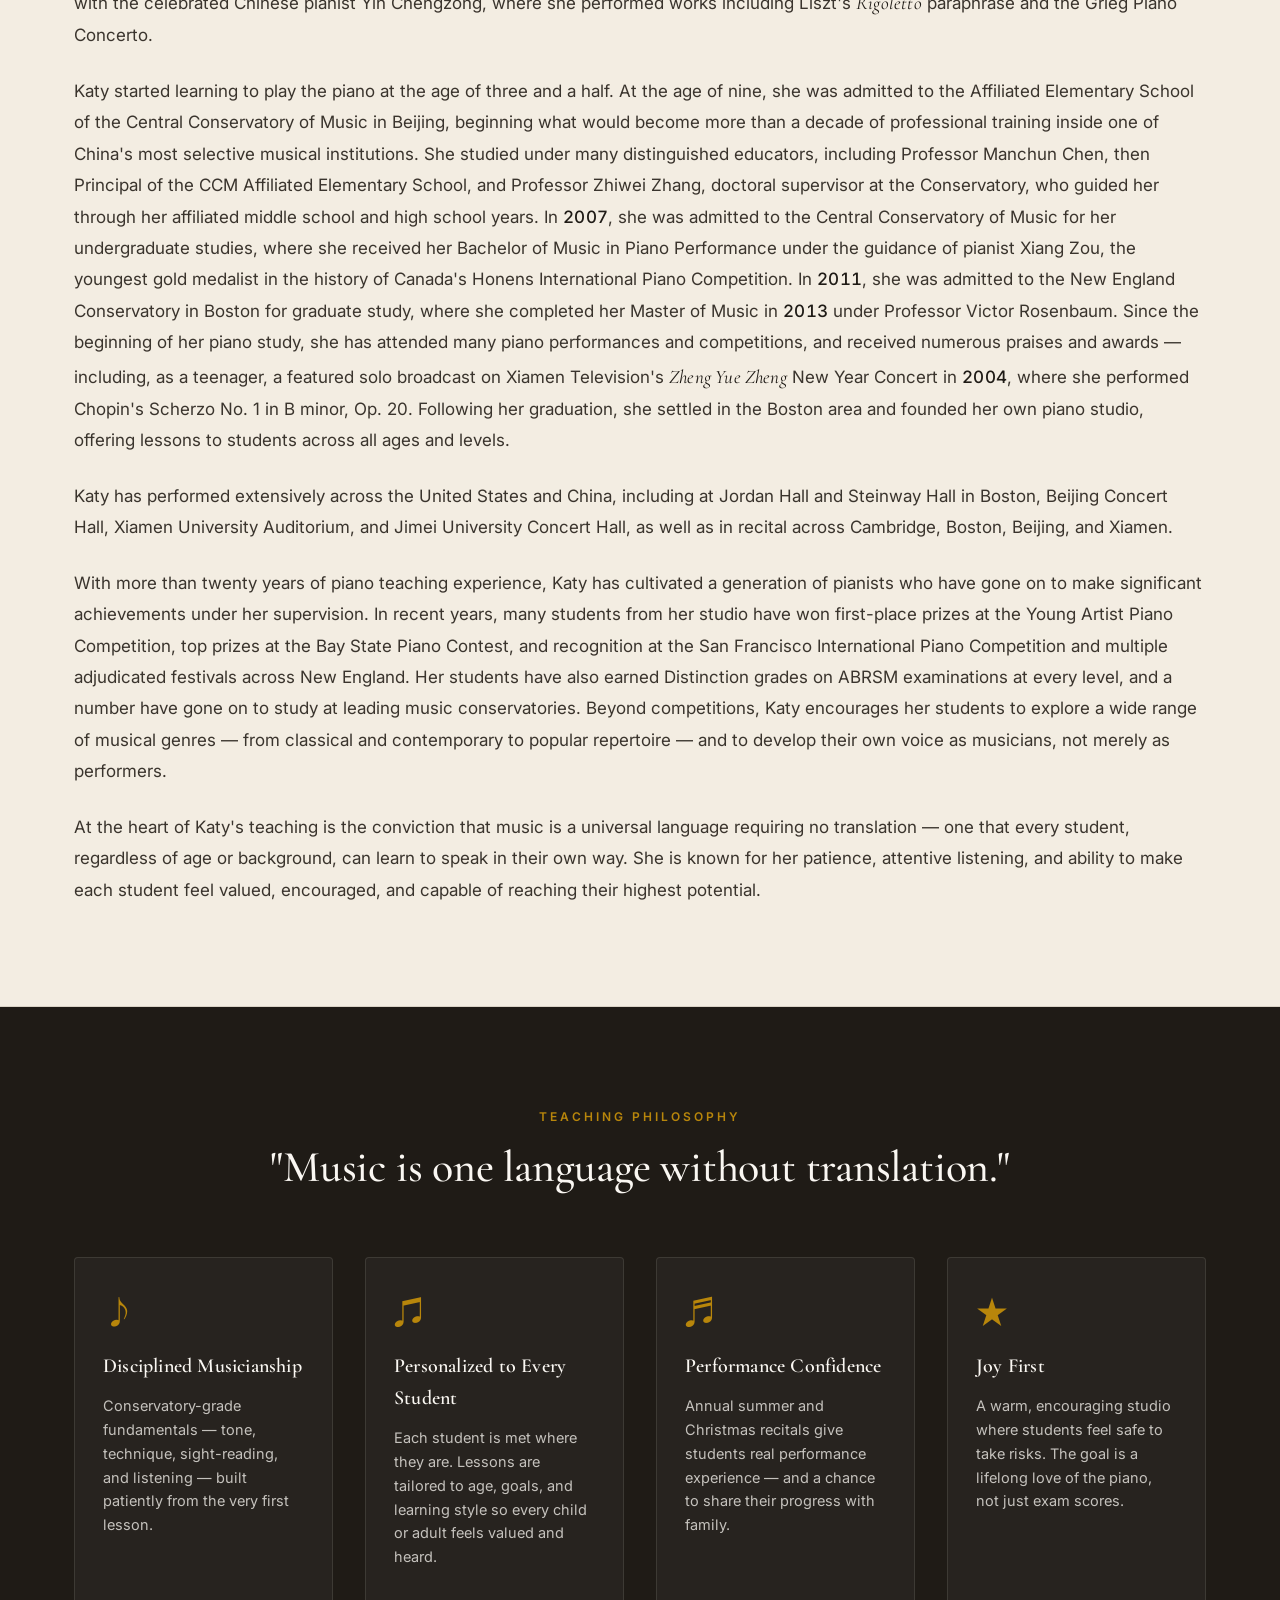
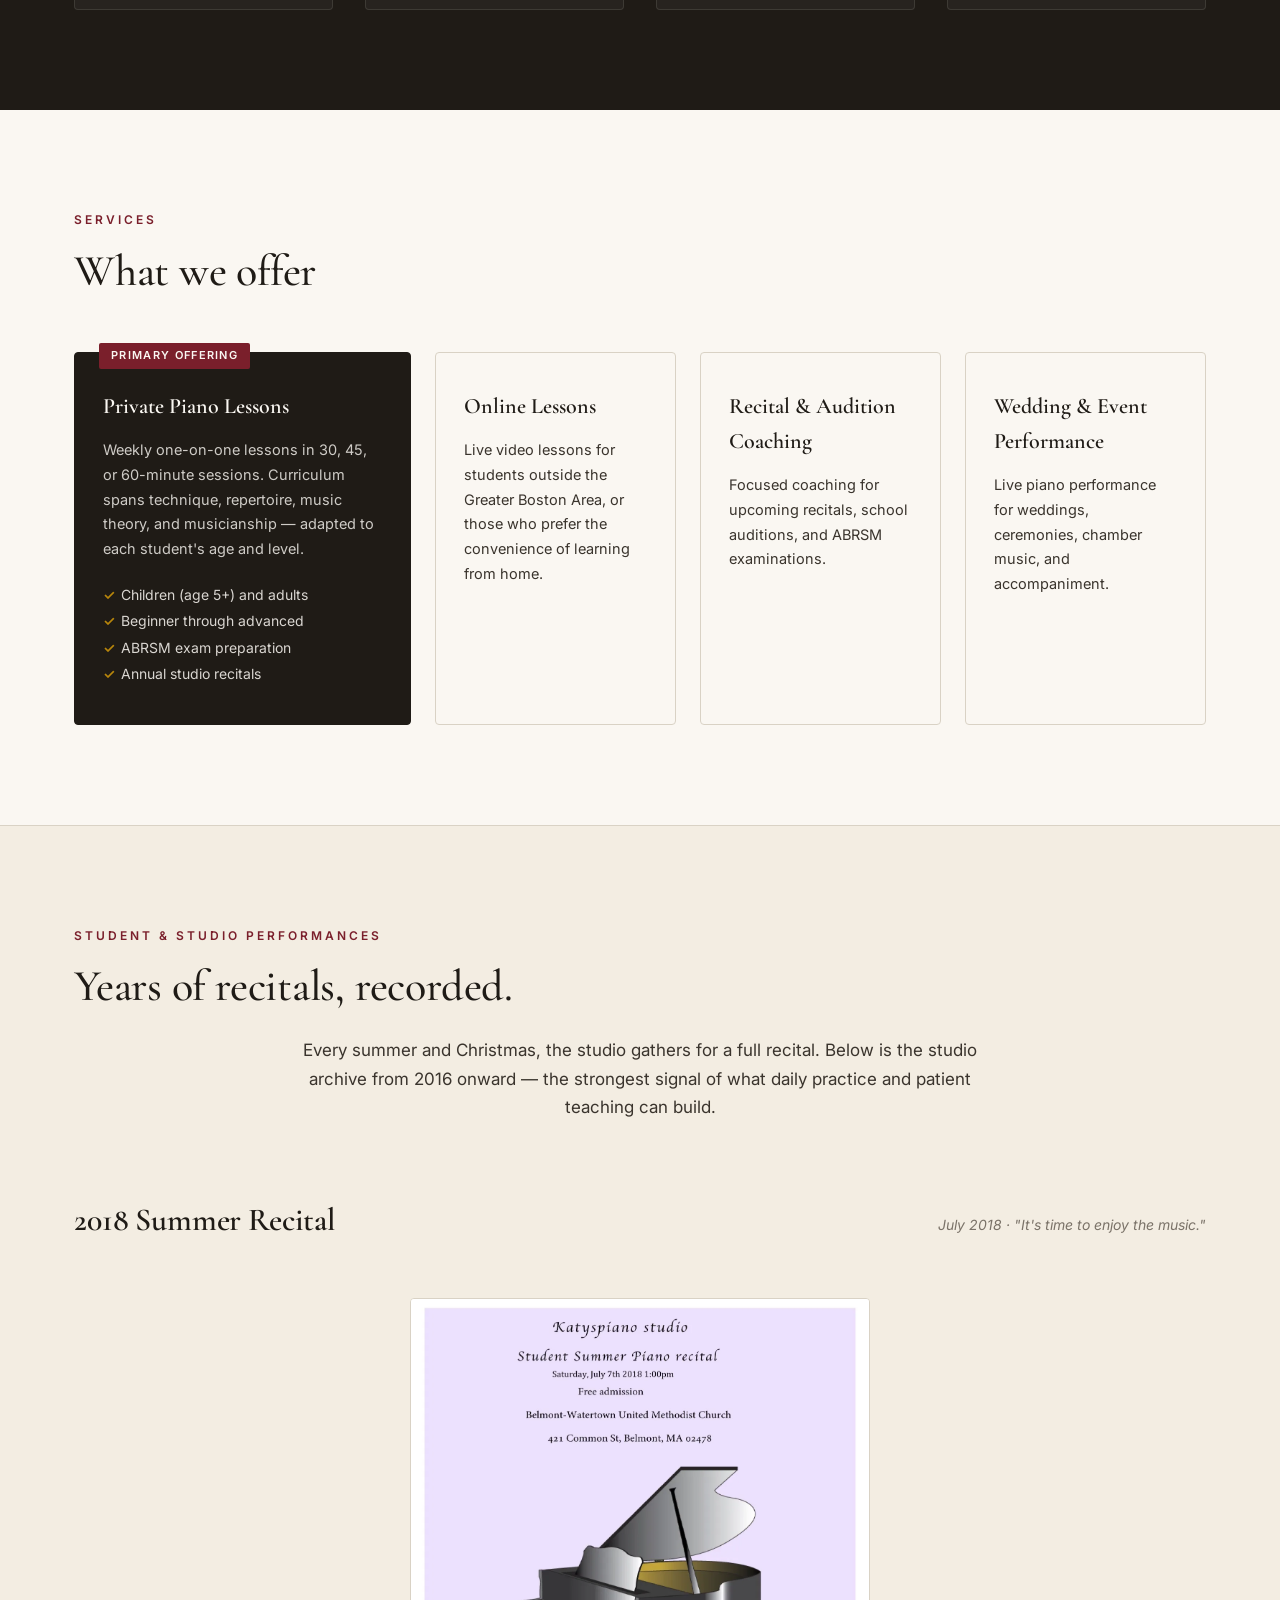
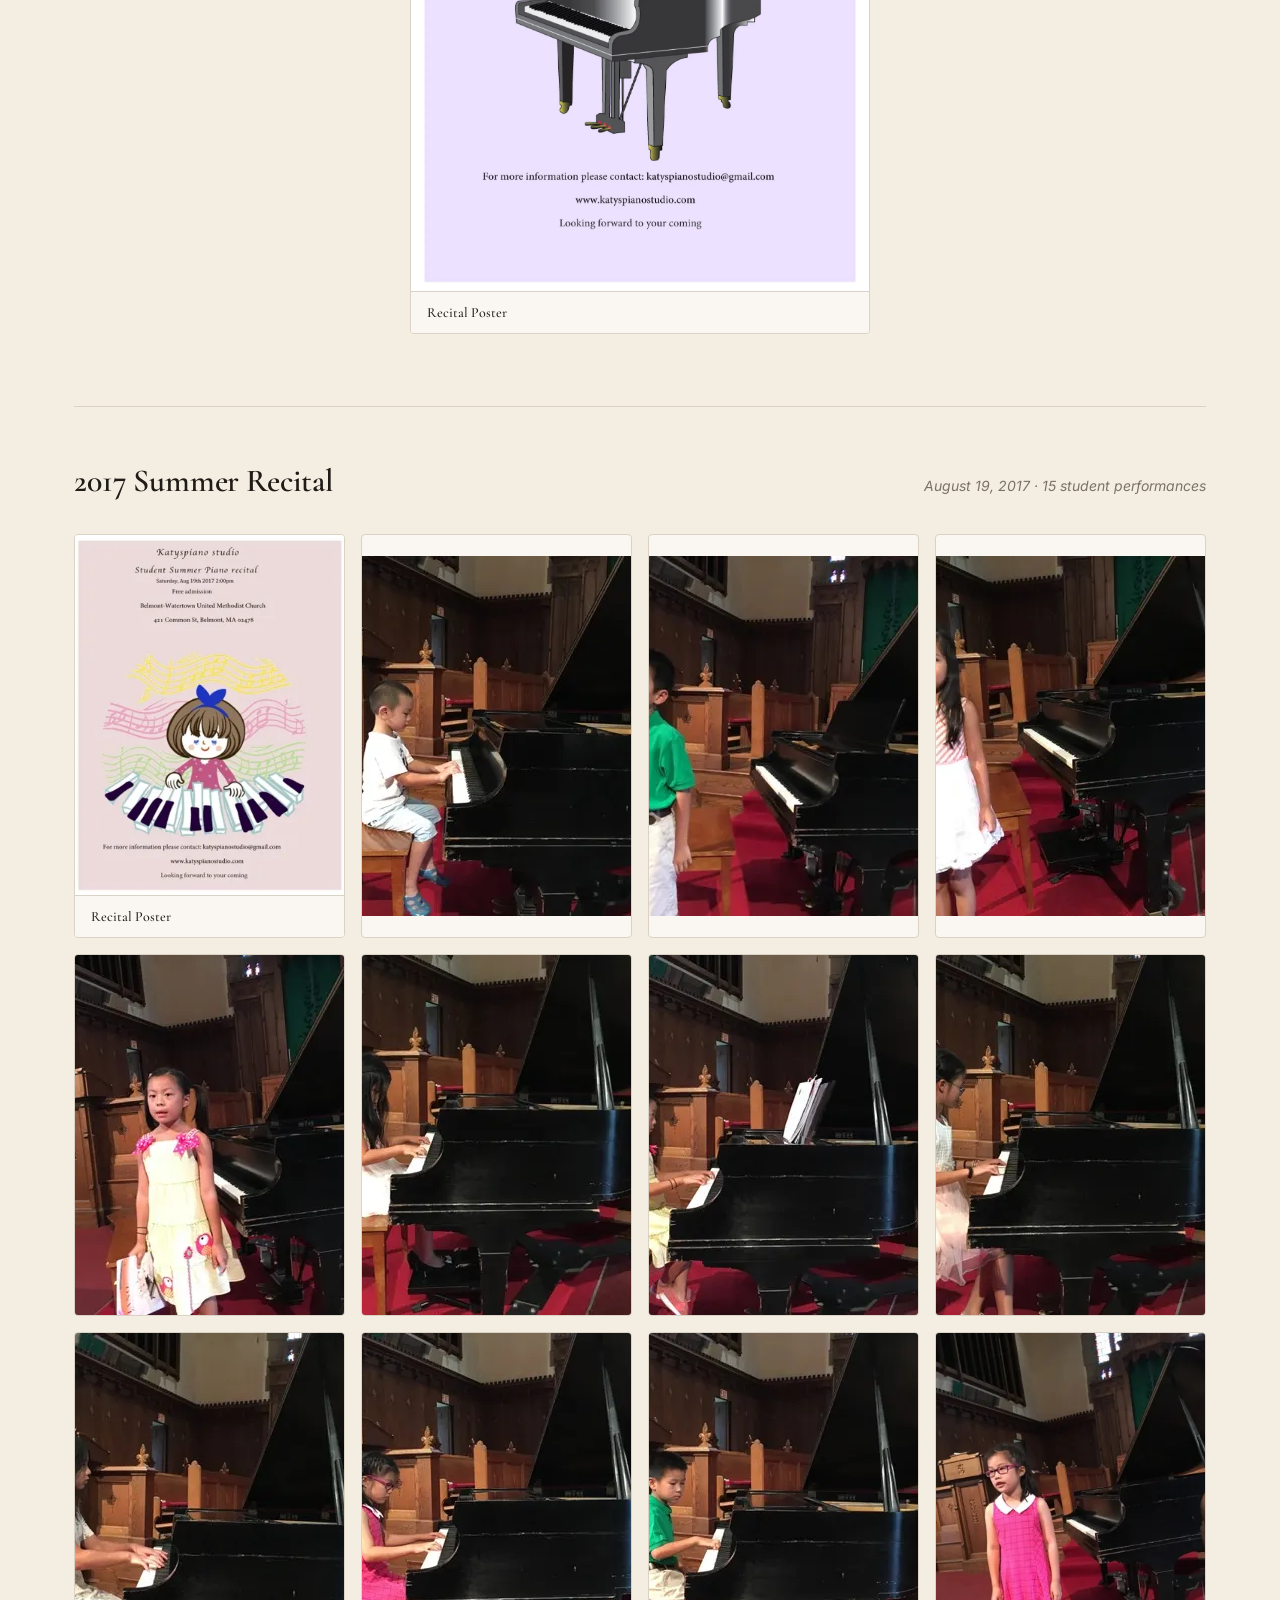
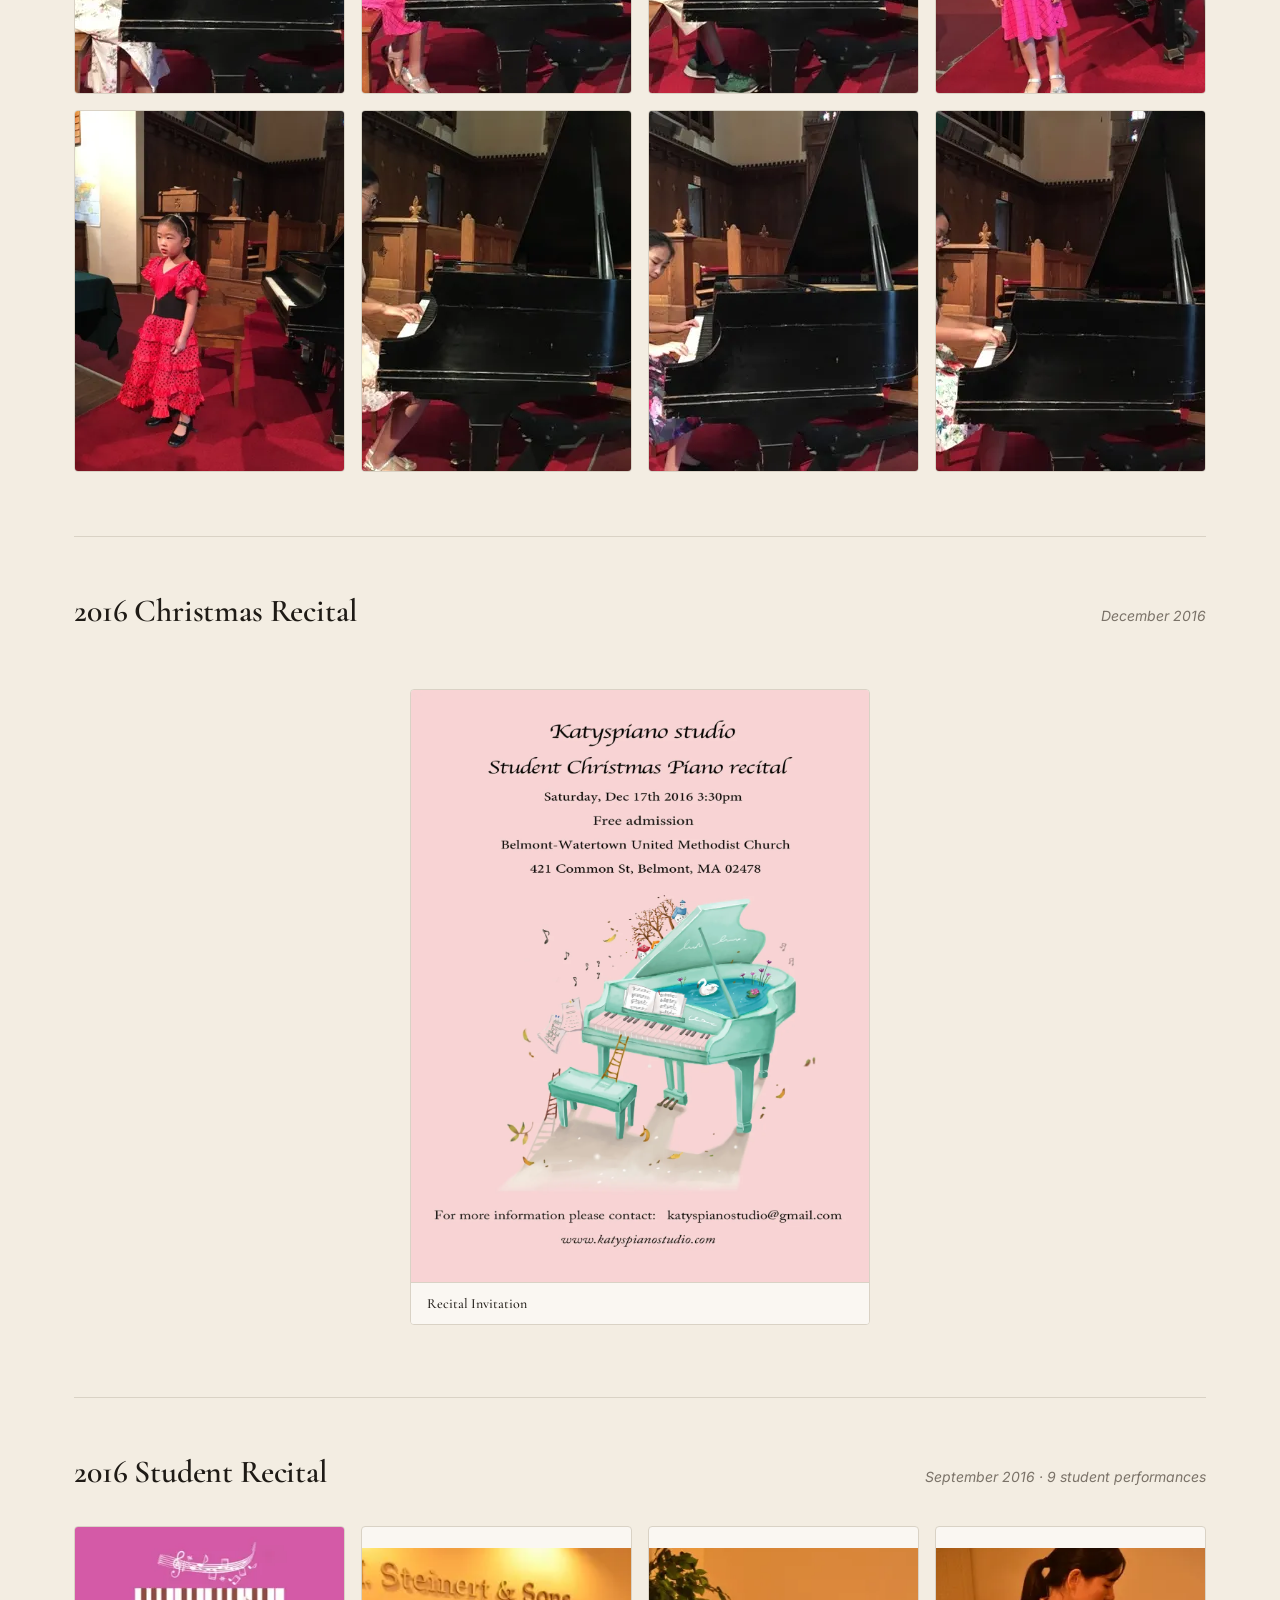
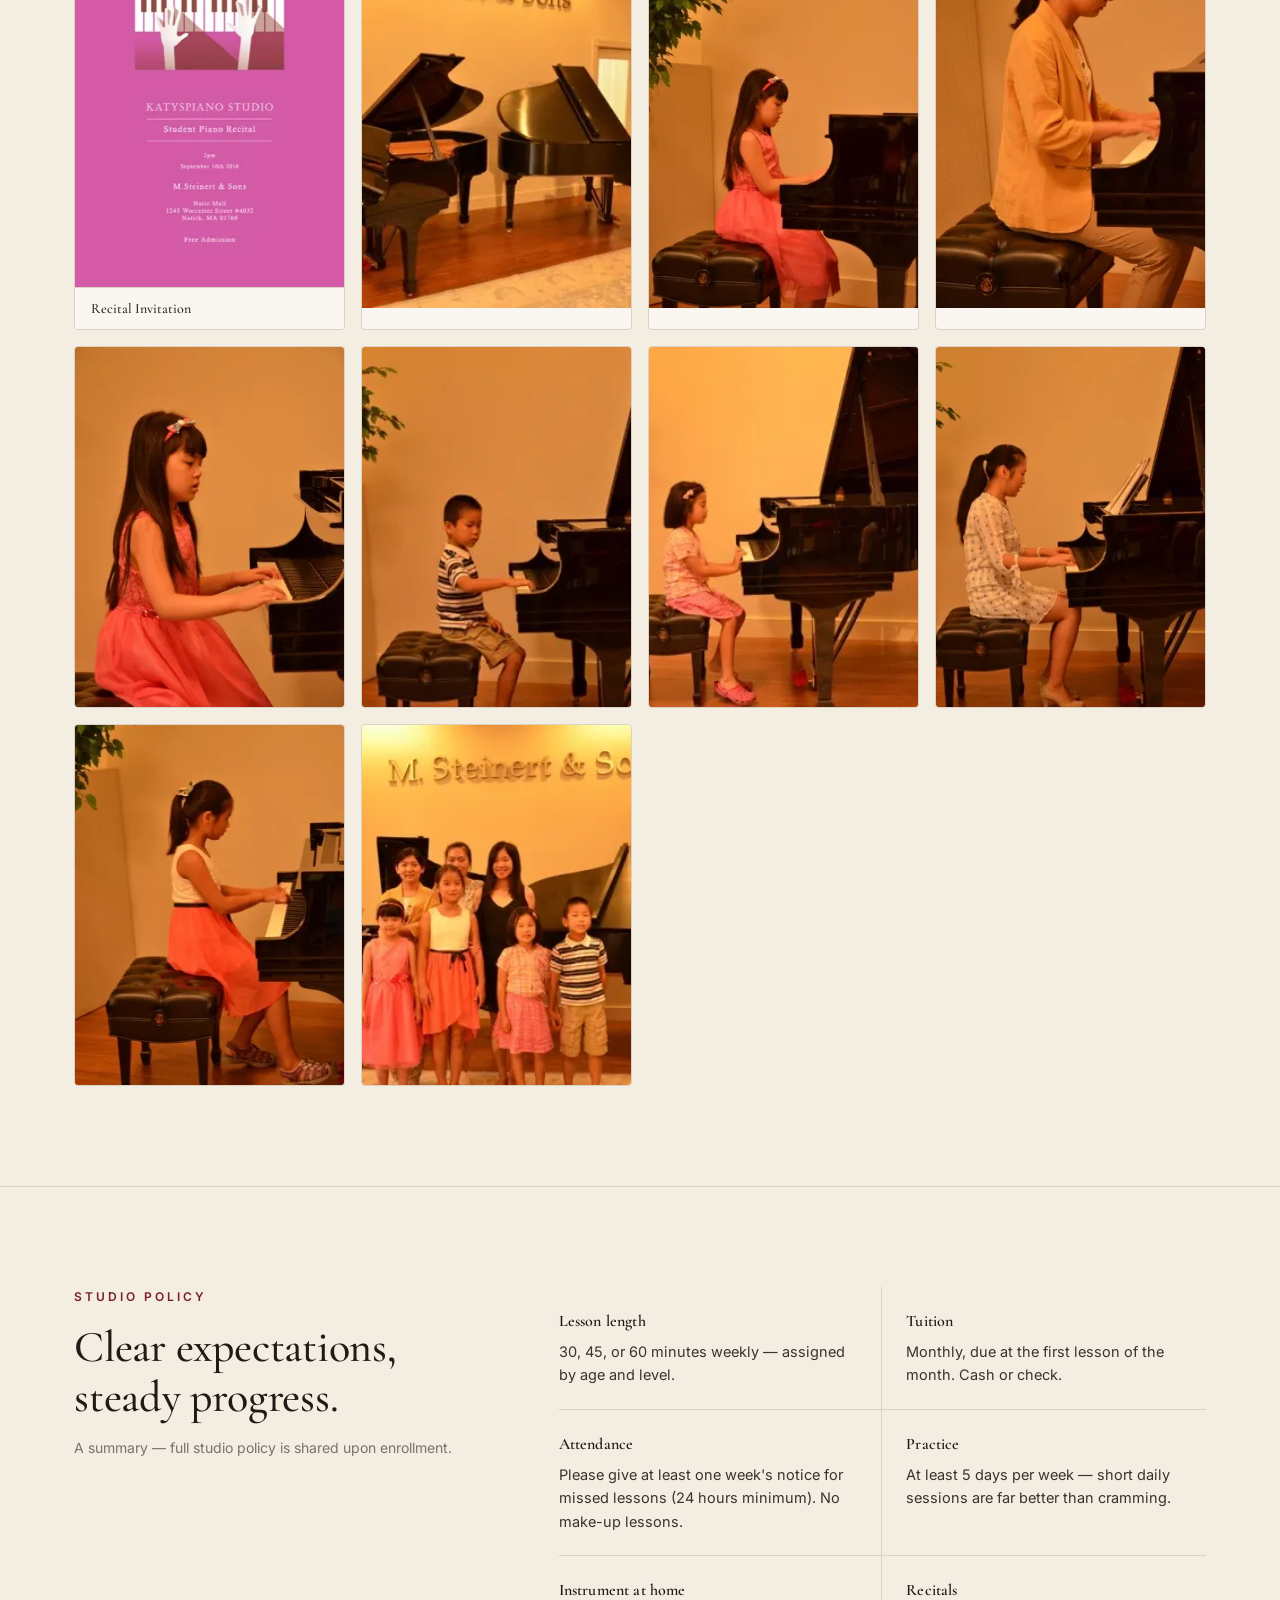
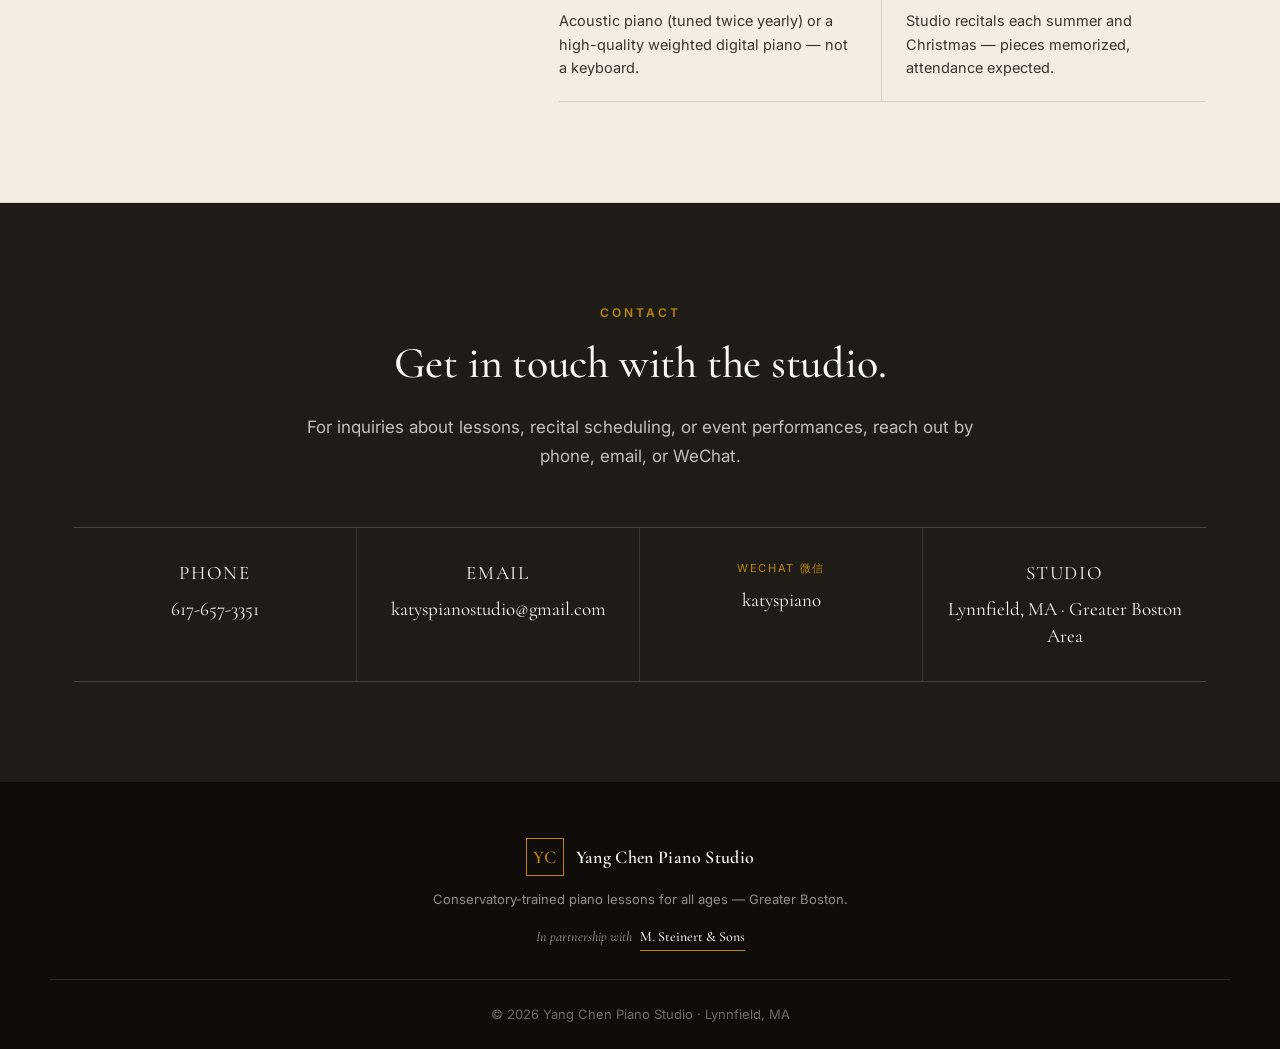
==== commit 486127e7: "update about" ====
--- a/index.html
+++ b/index.html
@@ -155,11 +155,11 @@
               <source
                 type="image/webp"
                 srcset="assets/portrait-800.webp 800w, assets/portrait-1600.webp 1600w"
-                sizes="(max-width: 768px) 360px, (max-width: 1024px) 40vw, 440px" />
+                sizes="(max-width: 768px) 360px, (max-width: 1024px) 40vw, 480px" />
               <img
                 src="assets/portrait-800.jpg"
                 srcset="assets/portrait-800.jpg 800w, assets/portrait-1600.jpg 1600w"
-                sizes="(max-width: 768px) 360px, (max-width: 1024px) 40vw, 440px"
+                sizes="(max-width: 768px) 360px, (max-width: 1024px) 40vw, 480px"
                 width="800" height="1000"
                 alt="Portrait of Katy Chen"
                 loading="eager" fetchpriority="high" decoding="async" />
@@ -182,9 +182,9 @@
   </section>
 
   <!-- ============ ABOUT ============ -->
-  <section class="section section-light" id="about">
-    <div class="container two-col">
-      <div class="col-narrow">
+  <section class="section section-cream" id="about">
+    <div class="container">
+      <div class="bio-header">
         <p class="section-eyebrow">
           <span class="lang-en">About</span>
           <span class="lang-zh">关于</span>
@@ -193,43 +193,37 @@
           <span class="lang-en">A pianist's path, from Beijing to Boston.</span>
           <span class="lang-zh">从北京到波士顿的音乐之路</span>
         </h2>
-      </div>
-      <div class="col-wide prose">
-        <p>
-          <span class="lang-en">Katy Chen began her training at the Central Conservatory of Music in Beijing — widely regarded as China's preeminent music school — where she completed her middle school, high school, and Bachelor of Music in Piano Performance.</span>
-          <span class="lang-zh">陈扬自幼就读于北京中央音乐学院附中，并在中央音乐学院完成钢琴演奏本科学位。中央音乐学院被誉为中国最高音乐学府之一。</span>
+        <span class="bio-rule" aria-hidden="true">&#x22C4;</span>
+        <p class="bio-role">
+          <span class="lang-en">Pianist &middot; Educator &middot; Boston</span>
+          <span class="lang-zh">钢琴家 &middot; 教育家 &middot; 波士顿</span>
         </p>
-        <p>
-          <span class="lang-en">In 2013 she earned her Master of Music from the New England Conservatory in Boston under the renowned pianist and pedagogue <strong>Victor Rosenbaum</strong>. During her studies she received the Dean's Award multiple times and was supported by NEC scholarship.</span>
-          <span class="lang-zh">2013 年，她于波士顿新英格兰音乐学院（NEC）取得音乐硕士学位，师从著名钢琴家与教育家 <strong>Victor Rosenbaum</strong> 教授。在校期间多次荣获院长奖与奖学金。</span>
-        </p>
-        <p>
-          <span class="lang-en">Katy has performed in concerts across China and the Boston area, earning praise from concert pianists. Today she teaches privately from her Lynnfield, MA studio and online — guiding students through a curriculum that balances technique, repertoire, musicianship, and creative expression.</span>
-          <span class="lang-zh">陈扬曾于中国及波士顿多地举办音乐会，获得多位钢琴名家的赞誉。目前她在麻省 Lynnfield 的工作室授课，并提供线上钢琴课程，注重技术、曲目、音乐素养与表现力的全面培养。</span>
-        </p>
-
-        <ul class="credentials-list">
-          <li>
-            <span class="cred-label"><span class="lang-en">M.M. Piano Performance</span><span class="lang-zh">钢琴演奏硕士</span></span>
-            <span class="cred-detail">New England Conservatory · 2013</span>
-          </li>
-          <li>
-            <span class="cred-label"><span class="lang-en">B.M. Piano Performance</span><span class="lang-zh">钢琴演奏学士</span></span>
-            <span class="cred-detail"><span class="lang-en">Central Conservatory of Music, Beijing</span><span class="lang-zh">中央音乐学院（北京）</span></span>
-          </li>
-          <li>
-            <span class="cred-label"><span class="lang-en">Studied under</span><span class="lang-zh">师从</span></span>
-            <span class="cred-detail">Victor Rosenbaum (NEC)</span>
-          </li>
-          <li>
-            <span class="cred-label"><span class="lang-en">Honors</span><span class="lang-zh">荣誉</span></span>
-            <span class="cred-detail"><span class="lang-en">Dean's Award · NEC Scholarship</span><span class="lang-zh">院长奖 · NEC 奖学金</span></span>
-          </li>
-          <li>
-            <span class="cred-label"><span class="lang-en">Studio Partner</span><span class="lang-zh">合作伙伴</span></span>
-            <span class="cred-detail"><a href="https://msteinert.com/partner/katy-chen-studio" target="_blank" rel="noopener">M. Steinert &amp; Sons</a></span>
-          </li>
-        </ul>
+      </div>
+      <div class="bio-prose">
+          <p>
+            <span class="lang-en"><span class="lead-in">Katy Chen is a</span> concert pianist and piano educator based in Boston, Massachusetts. A graduate of the Central Conservatory of Music in Beijing and the New England Conservatory in Boston, where she earned her Master of Music in Piano Performance under the renowned Victor Rosenbaum, she is a Steinway Educational Partner and a member of several teachers' associations including MMTA (Massachusetts Music Teachers Association), NHMTA (New Hampshire Music Teachers Association), MTNA (Music Teachers National Association), and NEPTA (New England Piano Teachers Association). During her studies at the New England Conservatory, she was awarded an institutional scholarship and received multiple Dean's Awards in recognition of her academic and artistic achievement.</span>
+            <span class="lang-zh"><span class="lead-in">陈扬</span>（Katy Chen），旅美青年钢琴演奏家、钢琴教育家，现居美国波士顿。她毕业于北京中央音乐学院与美国新英格兰音乐学院，并在新英格兰音乐学院师从国际著名钢琴家 Victor Rosenbaum 教授，获得钢琴演奏硕士学位。她现为 Steinway 教育合作伙伴（Steinway Educational Partner），同时也是多个专业教师协会的成员，包括美国音乐教师协会 MTNA（Music Teachers National Association）、麻省音乐教师协会 MMTA（Massachusetts Music Teachers Association）、新罕布什尔州音乐教师协会 NHMTA（New Hampshire Music Teachers Association），以及新英格兰钢琴教师协会 NEPTA（New England Piano Teachers Association）。在新英格兰音乐学院攻读硕士学位期间，她获得学院颁发的奖学金，并多次荣获院长奖（Dean's Award），以表彰其在学术与艺术上的卓越表现。</span>
+          </p>
+          <p>
+            <span class="lang-en">As a pianist she has received high praise from many master musicians, including Yichen Zhong, Liubov Rudova, Ilya Itin, Guangren Zhou, Jeffrey Cohen, Daniel Epstein, Benjamin Hochman, and Winston Choi. In <span class="year">2005</span>, she was selected to participate in a month-long master class with the celebrated Chinese pianist Yin Chengzong, where she performed works including Liszt's <em>Rigoletto</em> paraphrase and the Grieg Piano Concerto.</span>
+            <span class="lang-zh">作为钢琴演奏家，她的演奏获得了众多国际钢琴大师的高度赞誉，包括钟以申、Liubov Rudova、Ilya Itin、周广仁、Jeffrey Cohen、Daniel Epstein、Benjamin Hochman 以及 Winston Choi 等多位音乐界名家。<span class="year">2005 年</span>，她获邀参加著名钢琴家殷承宗大师班为期一个月的专业学习，期间演奏了李斯特根据威尔第歌剧《弄臣》改编的钢琴改编曲，以及格里格钢琴协奏曲等作品。</span>
+          </p>
+          <p>
+            <span class="lang-en">Katy started learning to play the piano at the age of three and a half. At the age of nine, she was admitted to the Affiliated Elementary School of the Central Conservatory of Music in Beijing, beginning what would become more than a decade of professional training inside one of China's most selective musical institutions. She studied under many distinguished educators, including Professor Manchun Chen, then Principal of the CCM Affiliated Elementary School, and Professor Zhiwei Zhang, doctoral supervisor at the Conservatory, who guided her through her affiliated middle school and high school years. In <span class="year">2007</span>, she was admitted to the Central Conservatory of Music for her undergraduate studies, where she received her Bachelor of Music in Piano Performance under the guidance of pianist Xiang Zou, the youngest gold medalist in the history of Canada's Honens International Piano Competition. In <span class="year">2011</span>, she was admitted to the New England Conservatory in Boston for graduate study, where she completed her Master of Music in <span class="year">2013</span> under Professor Victor Rosenbaum. Since the beginning of her piano study, she has attended many piano performances and competitions, and received numerous praises and awards — including, as a teenager, a featured solo broadcast on Xiamen Television's <em>Zheng Yue Zheng</em> New Year Concert in <span class="year">2004</span>, where she performed Chopin's Scherzo No. 1 in B minor, Op. 20. Following her graduation, she settled in the Boston area and founded her own piano studio, offering lessons to students across all ages and levels.</span>
+            <span class="lang-zh">陈扬三岁半开始学习钢琴。九岁时，她考入中央音乐学院附属小学，自此开启了她在中国最具选拔性的音乐学府之一长达十余年的专业训练生涯。在求学期间，她先后师从多位杰出的音乐教育家，包括时任中央音乐学院附小校长的陈曼春教授，以及中央音乐学院博士生导师张志玮教授——后者陪伴她度过了附中、高中阶段的学习岁月。<span class="year">2007 年</span>，她考入中央音乐学院本科，师从加拿大赫奈斯（Honens）国际钢琴大赛最年轻金奖得主——青年钢琴家邹翔教授，并获得钢琴演奏专业学士学位。<span class="year">2011 年</span>，她赴美国波士顿的新英格兰音乐学院攻读研究生学位，并于 <span class="year">2013 年</span>师从 Victor Rosenbaum 教授完成钢琴演奏硕士学位。自习琴以来，她多次参加各类钢琴演出与比赛，屡获嘉奖与赞誉。其中尤为令人难忘的是 <span class="year">2004 年</span>，她作为青少年钢琴新秀受邀登上厦门市政府宣传部与厦门电视台联合主办的《正月正音乐会》，以肖邦《b 小调第一号谐谑曲》（作品 20 号）独奏开场，通过电视向全市观众现场直播。完成学业之后，她定居波士顿地区，创办了自己的私人钢琴工作室，为各个年龄段、各种程度的学生提供专业的钢琴教学。</span>
+          </p>
+          <p>
+            <span class="lang-en">Katy has performed extensively across the United States and China, including at Jordan Hall and Steinway Hall in Boston, Beijing Concert Hall, Xiamen University Auditorium, and Jimei University Concert Hall, as well as in recital across Cambridge, Boston, Beijing, and Xiamen.</span>
+            <span class="lang-zh">陈扬的演奏足迹遍及中美两国，主要演出场地包括美国波士顿乔丹音乐厅（Jordan Hall）、美国波士顿斯坦威音乐厅（Steinway Hall）、北京音乐厅、厦门大学音乐厅以及集美大学音乐厅等。此外，她还在剑桥、波士顿、北京、厦门等多地举办过个人独奏音乐会与师生音乐会。</span>
+          </p>
+          <p>
+            <span class="lang-en">With more than twenty years of piano teaching experience, Katy has cultivated a generation of pianists who have gone on to make significant achievements under her supervision. In recent years, many students from her studio have won first-place prizes at the Young Artist Piano Competition, top prizes at the Bay State Piano Contest, and recognition at the San Francisco International Piano Competition and multiple adjudicated festivals across New England. Her students have also earned Distinction grades on ABRSM examinations at every level, and a number have gone on to study at leading music conservatories. Beyond competitions, Katy encourages her students to explore a wide range of musical genres — from classical and contemporary to popular repertoire — and to develop their own voice as musicians, not merely as performers.</span>
+            <span class="lang-zh">陈扬深耕钢琴教育二十余载，培养了一批又一批优秀的钢琴学生，他们在她的悉心指导下取得了令人瞩目的成绩。近年来，她工作室的多名学生先后在 Young Artist Piano Competition 中荣获第一名，在 Bay State Piano Contest 中斩获优异名次，并入围 San Francisco International Piano Competition（旧金山国际钢琴比赛）以及新英格兰地区多届 Judged Festival，获得评委高度认可。她的学生在各个级别的 ABRSM 英皇钢琴考级中均取得 Distinction（优异）成绩，多名学生已进入国际知名音乐学院继续深造。除比赛之外，陈扬还鼓励学生广泛涉猎不同风格的音乐——从古典、当代到流行作品——引导他们成为真正具有独立音乐思考与个人艺术语言的音乐家，而不仅仅是演奏者。</span>
+          </p>
+          <p>
+            <span class="lang-en">At the heart of Katy's teaching is the conviction that music is a universal language requiring no translation — one that every student, regardless of age or background, can learn to speak in their own way. She is known for her patience, attentive listening, and ability to make each student feel valued, encouraged, and capable of reaching their highest potential.</span>
+            <span class="lang-zh">陈扬的教学理念始终建立在一个核心信念之上：音乐是一门无需翻译的世界语言——无论年龄、无论背景，每一位学生都可以学会用自己的方式去诉说它。她以严谨的音乐素养、敏锐的音乐感知力，以及对学生发自内心的关怀，让每一位学生都感受到被尊重、被鼓励，并相信自己能够发挥最大潜能，赢得了业内同仁、学生与家长的高度认可。</span>
+          </p>
       </div>
     </div>
   </section>
@@ -310,8 +304,8 @@
       <div class="services-grid">
         <article class="service-card featured">
           <div class="service-tag">
-            <span class="lang-en">Most Popular</span>
-            <span class="lang-zh">最受欢迎</span>
+            <span class="lang-en">Primary Offering</span>
+            <span class="lang-zh">主要课程</span>
           </div>
           <h3>
             <span class="lang-en">Private Piano Lessons</span>
@@ -393,9 +387,9 @@
             <span class="lang-zh">2018 年 7 月 · "享受音乐的时刻"</span>
           </p>
         </header>
-        <div class="gallery gallery-1">
+        <div class="gallery gallery-banner">
           <button class="gallery-item" data-img="assets/recitals/2018-summer-flyer.jpg" data-caption-en="2018 Summer Recital · Welcome poster" data-caption-zh="2018 夏季汇报演出 · 海报">
-            <picture><source type="image/webp" srcset="assets/recitals/2018-summer-flyer-480.webp" sizes="(max-width: 768px) 50vw, (max-width: 1024px) 33vw, 280px" /><img src="assets/recitals/2018-summer-flyer-480.jpg" alt="2018 Summer Recital poster" width="480" height="640" loading="lazy" decoding="async" /></picture>
+            <picture><source type="image/webp" srcset="assets/recitals/2018-summer-flyer-480.webp 370w, assets/recitals/2018-summer-flyer.webp 1275w" sizes="(max-width: 768px) 80vw, 460px" /><img src="assets/recitals/2018-summer-flyer-480.jpg" srcset="assets/recitals/2018-summer-flyer-480.jpg 370w, assets/recitals/2018-summer-flyer.jpg 1275w" sizes="(max-width: 768px) 80vw, 460px" alt="2018 Summer Recital poster" width="370" height="480" loading="lazy" decoding="async" /></picture>
             <div class="gallery-meta">
               <span class="lang-en">Recital Poster</span>
               <span class="lang-zh">演出海报</span>
@@ -454,9 +448,9 @@
             <span class="lang-zh">2016 年 12 月</span>
           </p>
         </header>
-        <div class="gallery gallery-1">
+        <div class="gallery gallery-banner">
           <button class="gallery-item" data-img="assets/recitals/2016-christmas-flyer.jpg" data-caption-en="2016 Christmas Recital · Invitation" data-caption-zh="2016 圣诞汇报演出 · 邀请函">
-            <picture><source type="image/webp" srcset="assets/recitals/2016-christmas-flyer-480.webp" sizes="(max-width: 768px) 50vw, (max-width: 1024px) 33vw, 280px" /><img src="assets/recitals/2016-christmas-flyer-480.jpg" alt="2016 Christmas Recital invitation" width="480" height="640" loading="lazy" decoding="async" /></picture>
+            <picture><source type="image/webp" srcset="assets/recitals/2016-christmas-flyer-480.webp 370w, assets/recitals/2016-christmas-flyer.webp 1280w" sizes="(max-width: 768px) 80vw, 460px" /><img src="assets/recitals/2016-christmas-flyer-480.jpg" srcset="assets/recitals/2016-christmas-flyer-480.jpg 370w, assets/recitals/2016-christmas-flyer.jpg 1280w" sizes="(max-width: 768px) 80vw, 460px" alt="2016 Christmas Recital invitation" width="370" height="480" loading="lazy" decoding="async" /></picture>
             <div class="gallery-meta">
               <span class="lang-en">Recital Invitation</span>
               <span class="lang-zh">演出邀请函</span>
@@ -558,7 +552,7 @@
         <span class="lang-en">Get in touch with the studio.</span>
         <span class="lang-zh">与工作室联系</span>
       </h2>
-      <p class="section-lede" style="color: rgba(250, 247, 242, 0.75);">
+      <p class="section-lede">
         <span class="lang-en">For inquiries about lessons, recital scheduling, or event performances, reach out by phone, email, or WeChat.</span>
         <span class="lang-zh">如需咨询课程、汇报演出或活动演奏事宜，欢迎通过电话、邮箱或微信联系我们。</span>
       </p>
@@ -598,6 +592,13 @@
         <span class="lang-en">Conservatory-trained piano lessons for all ages — Greater Boston.</span>
         <span class="lang-zh">音乐学院传承的钢琴教学 · 适合各年龄段 · 大波士顿地区</span>
       </p>
+      <p class="footer-partner">
+        <span class="footer-partner-prefix">
+          <span class="lang-en">In partnership with</span>
+          <span class="lang-zh">合作伙伴</span>
+        </span>
+        <a class="footer-partner-link" href="https://msteinert.com/partner/katy-chen-studio" target="_blank" rel="noopener">M. Steinert &amp; Sons</a>
+      </p>
     </div>
     <div class="container footer-bottom">
       <span>© <span id="year"></span> Yang Chen Piano Studio · Lynnfield, MA</span>
@@ -612,7 +613,7 @@
   </button>
 
   <!-- Lightbox -->
-  <div class="lightbox" id="lightbox" aria-hidden="true">
+  <div class="lightbox" id="lightbox" role="dialog" aria-modal="true" aria-label="Image viewer" aria-hidden="true">
     <button class="lightbox-close" aria-label="Close">×</button>
     <button class="lightbox-nav lightbox-prev" id="lightboxPrev" aria-label="Previous">‹</button>
     <button class="lightbox-nav lightbox-next" id="lightboxNext" aria-label="Next">›</button>
--- a/styles.css
+++ b/styles.css
@@ -89,7 +89,6 @@
 html[data-lang="en"] .lang-en,
 html[data-lang="zh"] .lang-zh { display: inline; }
 /* but inside cards/lists where the only child is a lang span, display block */
-.cred-detail .lang-en, .cred-detail .lang-zh,
 .contact-info .lang-en, .contact-info .lang-zh { display: inline; }
 
 html[data-lang="zh"] {
@@ -106,7 +105,7 @@
   letter-spacing: .08em;
   text-transform: uppercase;
   border-radius: var(--radius);
-  transition: all .2s ease;
+  transition: background-color .2s ease, color .2s ease, border-color .2s ease, box-shadow .2s ease;
   cursor: pointer;
   border: 1.5px solid transparent;
   text-align: center;
@@ -118,7 +117,6 @@
 .btn-primary:hover {
   background: var(--burgundy-dark);
   color: var(--ivory);
-  transform: translateY(-1px);
   box-shadow: var(--shadow-md);
 }
 .btn-ghost {
@@ -444,6 +442,7 @@
 }
 .section-dark .section-eyebrow { color: var(--gold); }
 .section-dark .section-title { color: var(--ivory); }
+.section-dark .section-lede { color: rgba(250, 247, 242, 0.75); }
 .section-dark .muted { color: rgba(250, 247, 242, 0.6); }
 .section-dark a { color: var(--gold); }
 .section-dark a:hover { color: var(--ivory); }
@@ -491,29 +490,110 @@
 }
 .prose strong { color: var(--charcoal); }
 
-/* --- credentials list --- */
-.credentials-list {
-  list-style: none;
-  padding: 0;
-  margin: 36px 0 0;
-  border-top: 1px solid var(--line);
-}
-.credentials-list li {
-  display: flex;
-  justify-content: space-between;
-  gap: 24px;
-  padding: 18px 0;
-  border-bottom: 1px solid var(--line);
+/* --- about: bio prose --- */
+.bio-prose p {
+  font-size: 17px;
+  line-height: 1.85;
+  color: var(--charcoal-soft);
+  margin: 0 0 24px;
+}
+.bio-prose p:last-child { margin-bottom: 0; }
+.bio-prose em {
+  font-family: var(--serif);
+  font-style: italic;
+  color: var(--charcoal);
+  font-size: 19px;
+  letter-spacing: .01em;
+}
+.bio-prose strong {
+  color: var(--charcoal);
+  font-weight: 500;
+}
+html[data-lang="zh"] .bio-prose p {
+  line-height: 1.95;
+  text-align: justify;
+}
+
+/* year micro-anchors — tabular lining figures, slight weight + color bump */
+.bio-prose .year {
+  font-feature-settings: "tnum" 1, "lnum" 1;
+  font-variant-numeric: tabular-nums lining-nums;
+  font-weight: 500;
+  color: var(--charcoal);
+  letter-spacing: .02em;
+}
+
+/* editorial lead-in on the opening sentence */
+.bio-prose .lang-en .lead-in {
+  font-variant-caps: small-caps;
+  font-feature-settings: "smcp" 1;
+  letter-spacing: .06em;
+  font-weight: 600;
+  color: var(--charcoal);
+}
+.bio-prose .lang-zh .lead-in {
+  font-weight: 600;
+  letter-spacing: .04em;
+  color: var(--charcoal);
+}
+
+/* centered title plate above the prose */
+.bio-header {
+  max-width: 820px;
+  margin: 0 auto 72px;
+  text-align: center;
+}
+.bio-header::before {
+  content: "";
+  display: block;
+  width: 56px;
+  height: 1px;
+  background: var(--gold);
+  opacity: .55;
+  margin: 0 auto 26px;
+}
+.bio-header .section-eyebrow { margin-bottom: 18px; }
+.bio-header .section-title {
+  margin: 0;
+  font-size: clamp(34px, 4.4vw, 48px);
+  line-height: 1.18;
+}
+/* gold rule with diamond — mirrors hero portrait caption */
+.bio-rule {
+  display: flex;
+  align-items: center;
+  justify-content: center;
+  gap: 16px;
+  margin: 28px 0 18px;
+  color: var(--gold);
+  font-size: 12px;
+  line-height: 1;
+  opacity: .85;
+}
+.bio-rule::before,
+.bio-rule::after {
+  content: "";
+  display: block;
+  width: 56px;
+  height: 1px;
+  background: var(--gold);
+  opacity: .55;
+}
+.bio-role {
+  font-family: var(--sans);
+  font-size: 12px;
+  font-weight: 500;
+  letter-spacing: .3em;
+  text-transform: uppercase;
+  color: var(--muted);
+  margin: 0;
+}
+html[data-lang="zh"] .bio-role {
+  font-family: var(--serif);
   font-size: 15px;
-}
-.cred-label {
-  color: var(--muted);
-  letter-spacing: .03em;
-}
-.cred-detail {
-  color: var(--charcoal);
-  font-weight: 500;
-  text-align: right;
+  letter-spacing: .18em;
+  text-transform: none;
+  font-style: italic;
 }
 
 /* --- philosophy grid --- */
@@ -528,12 +608,11 @@
   background: rgba(250, 247, 242, 0.04);
   border: 1px solid rgba(250, 247, 242, 0.1);
   border-radius: var(--radius);
-  transition: all .25s;
+  transition: border-color .25s ease, background-color .25s ease;
 }
 .philosophy-card:hover {
   border-color: var(--gold);
   background: rgba(184, 134, 11, 0.06);
-  transform: translateY(-2px);
 }
 .card-icon {
   font-family: var(--serif);
@@ -570,7 +649,7 @@
   border-radius: var(--radius);
   background: var(--ivory);
   position: relative;
-  transition: all .25s;
+  transition: border-color .25s ease, box-shadow .25s ease;
 }
 .service-card.featured {
   background: var(--charcoal);
@@ -584,8 +663,6 @@
 .service-card.featured .service-list li::before { color: var(--gold); }
 .service-card:hover {
   border-color: var(--burgundy);
-  transform: translateY(-2px);
-  box-shadow: var(--shadow-md);
 }
 .service-tag {
   position: absolute;
@@ -666,9 +743,14 @@
   grid-template-columns: repeat(4, 1fr);
   gap: 16px;
 }
-.gallery-1 {
-  grid-template-columns: minmax(0, 360px);
-  justify-content: start;
+.gallery-banner {
+  display: flex;
+  justify-content: center;
+  padding: 24px 0 8px;
+}
+.gallery-banner .gallery-item {
+  width: 100%;
+  max-width: 460px;
 }
 .gallery-item {
   display: block;
@@ -678,13 +760,11 @@
   overflow: hidden;
   background: var(--ivory);
   border: 1px solid var(--line);
-  transition: all .25s;
+  transition: border-color .25s ease;
   cursor: pointer;
   position: relative;
 }
 .gallery-item:hover {
-  transform: translateY(-3px);
-  box-shadow: var(--shadow-lg);
   border-color: var(--burgundy);
 }
 .gallery-item img {
@@ -694,8 +774,10 @@
   display: block;
   background: var(--cream);
 }
-.gallery-1 .gallery-item img {
-  aspect-ratio: 3 / 4;
+.gallery-banner .gallery-item img {
+  aspect-ratio: auto;
+  width: 100%;
+  height: auto;
 }
 .gallery-meta {
   padding: 12px 16px;
@@ -796,6 +878,32 @@
   line-height: 1.5;
   color: rgba(250, 247, 242, 0.55);
   max-width: 520px;
+}
+.footer-partner {
+  margin: 16px 0 0;
+  font-family: var(--serif);
+  font-size: 14px;
+  font-style: italic;
+  color: rgba(250, 247, 242, 0.6);
+  display: inline-flex;
+  flex-wrap: wrap;
+  justify-content: center;
+  align-items: baseline;
+  gap: 8px;
+}
+html[data-lang="zh"] .footer-partner .footer-partner-prefix { order: 2; }
+html[data-lang="zh"] .footer-partner .footer-partner-link { order: 1; }
+.footer-partner-link {
+  font-style: normal;
+  font-weight: 500;
+  color: var(--ivory);
+  border-bottom: 1px solid var(--gold);
+  padding-bottom: 2px;
+  transition: color .2s, border-color .2s;
+}
+.footer-partner-link:hover {
+  color: var(--gold);
+  border-color: var(--gold);
 }
 .footer-bottom {
   padding-top: 24px;
@@ -932,7 +1040,8 @@
   /* Preserve the featured-card hierarchy on tablet: span the full top row. */
   .service-card.featured { grid-column: 1 / -1; }
   .gallery { grid-template-columns: repeat(3, 1fr); }
-  .gallery-1 { grid-template-columns: minmax(0, 320px); }
+  .gallery-banner { padding: 16px 0 4px; }
+  .gallery-banner .gallery-item { max-width: 400px; }
   .two-col { grid-template-columns: 1fr; gap: 40px; }
 }
 
@@ -940,6 +1049,13 @@
   .hero { padding: 56px 0 72px; }
   .hero-grid { grid-template-columns: 1fr; gap: 56px; }
   .hero-portrait { max-width: 360px; margin: 0 auto; }
+  .portrait-placeholder {
+    box-shadow:
+      0 1px 2px rgba(31, 27, 22, 0.05),
+      0 6px 12px rgba(31, 27, 22, 0.08),
+      0 18px 36px rgba(31, 27, 22, 0.12),
+      0 32px 60px rgba(31, 27, 22, 0.08);
+  }
   .trust-row { grid-template-columns: repeat(2, 1fr); gap: 20px; }
 
   .section { padding: 64px 0; }
@@ -970,7 +1086,7 @@
   .philosophy-grid { grid-template-columns: 1fr; }
   .services-grid { grid-template-columns: 1fr; }
   .gallery { grid-template-columns: repeat(2, 1fr); }
-  .gallery-1 { grid-template-columns: minmax(0, 280px); }
+  .gallery-banner .gallery-item { max-width: 340px; }
   .recital { margin-top: 48px; padding-top: 36px; }
   .lightbox { padding: 16px; }
   .lightbox-nav { font-size: 48px; width: 44px; height: 64px; }
@@ -992,11 +1108,14 @@
   .policy-list > div:nth-child(even) { padding-left: 0; }
 
 
-  .credentials-list li {
-    flex-direction: column;
-    gap: 4px;
+  .bio-prose p { margin: 0 0 20px; }
+  .bio-header {
+    margin: 0 auto 48px;
   }
-  .cred-detail { text-align: left; }
+  .bio-header::before { margin-bottom: 20px; }
+  .bio-rule { margin: 22px 0 14px; }
+  .bio-rule::before,
+  .bio-rule::after { width: 42px; }
 }
 
 @media (max-width: 480px) {
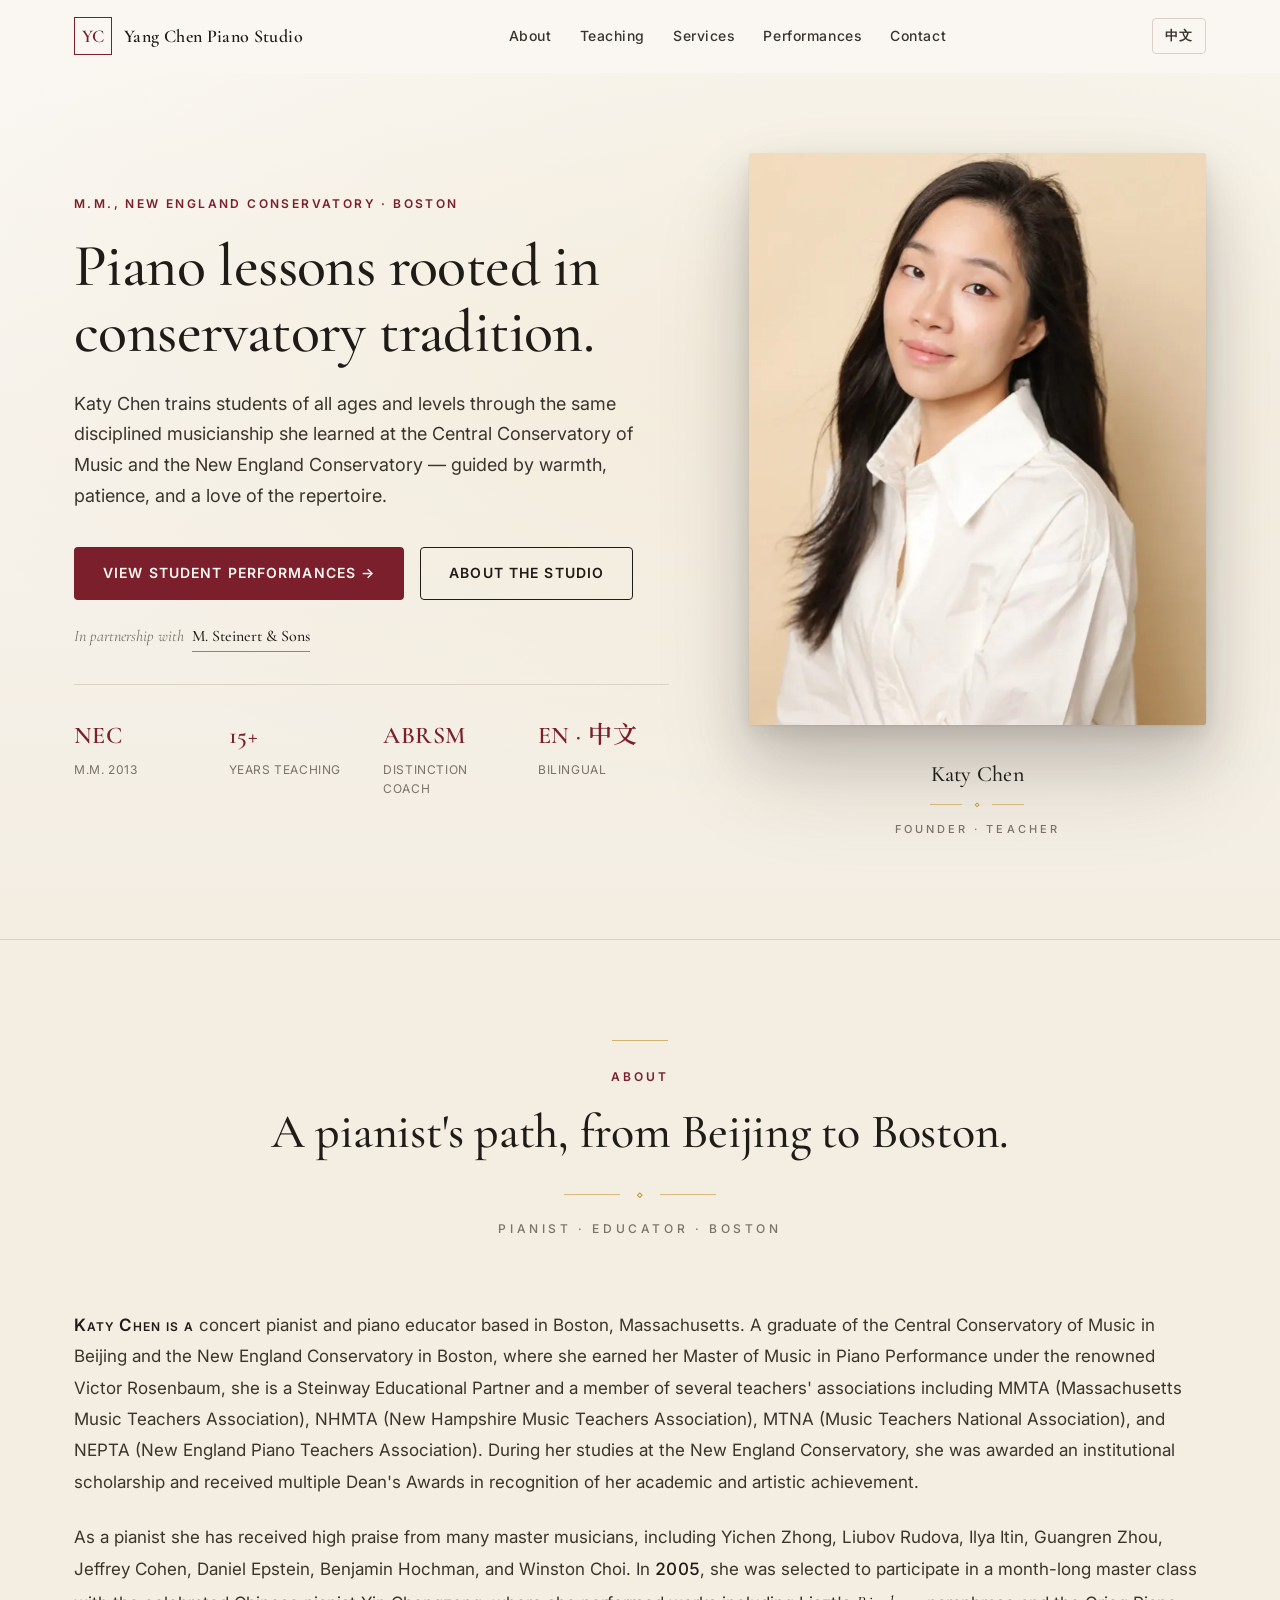
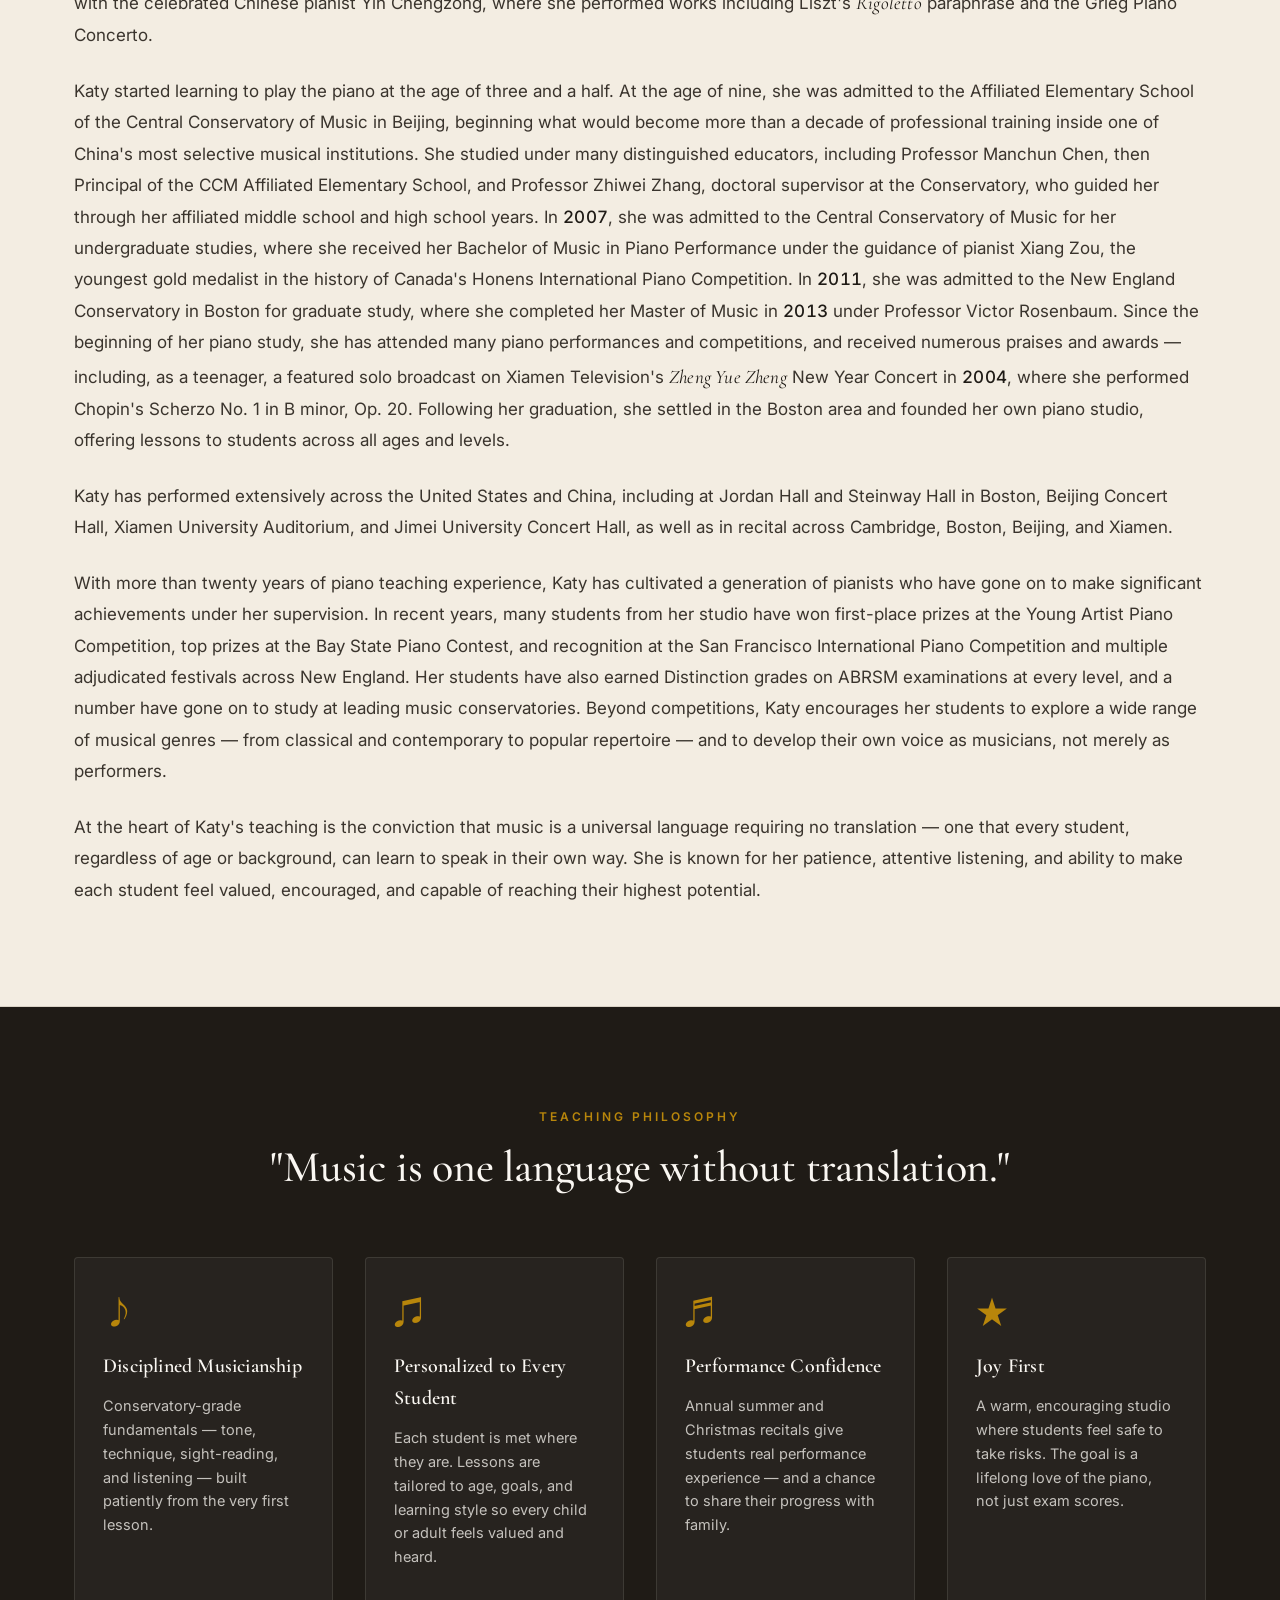
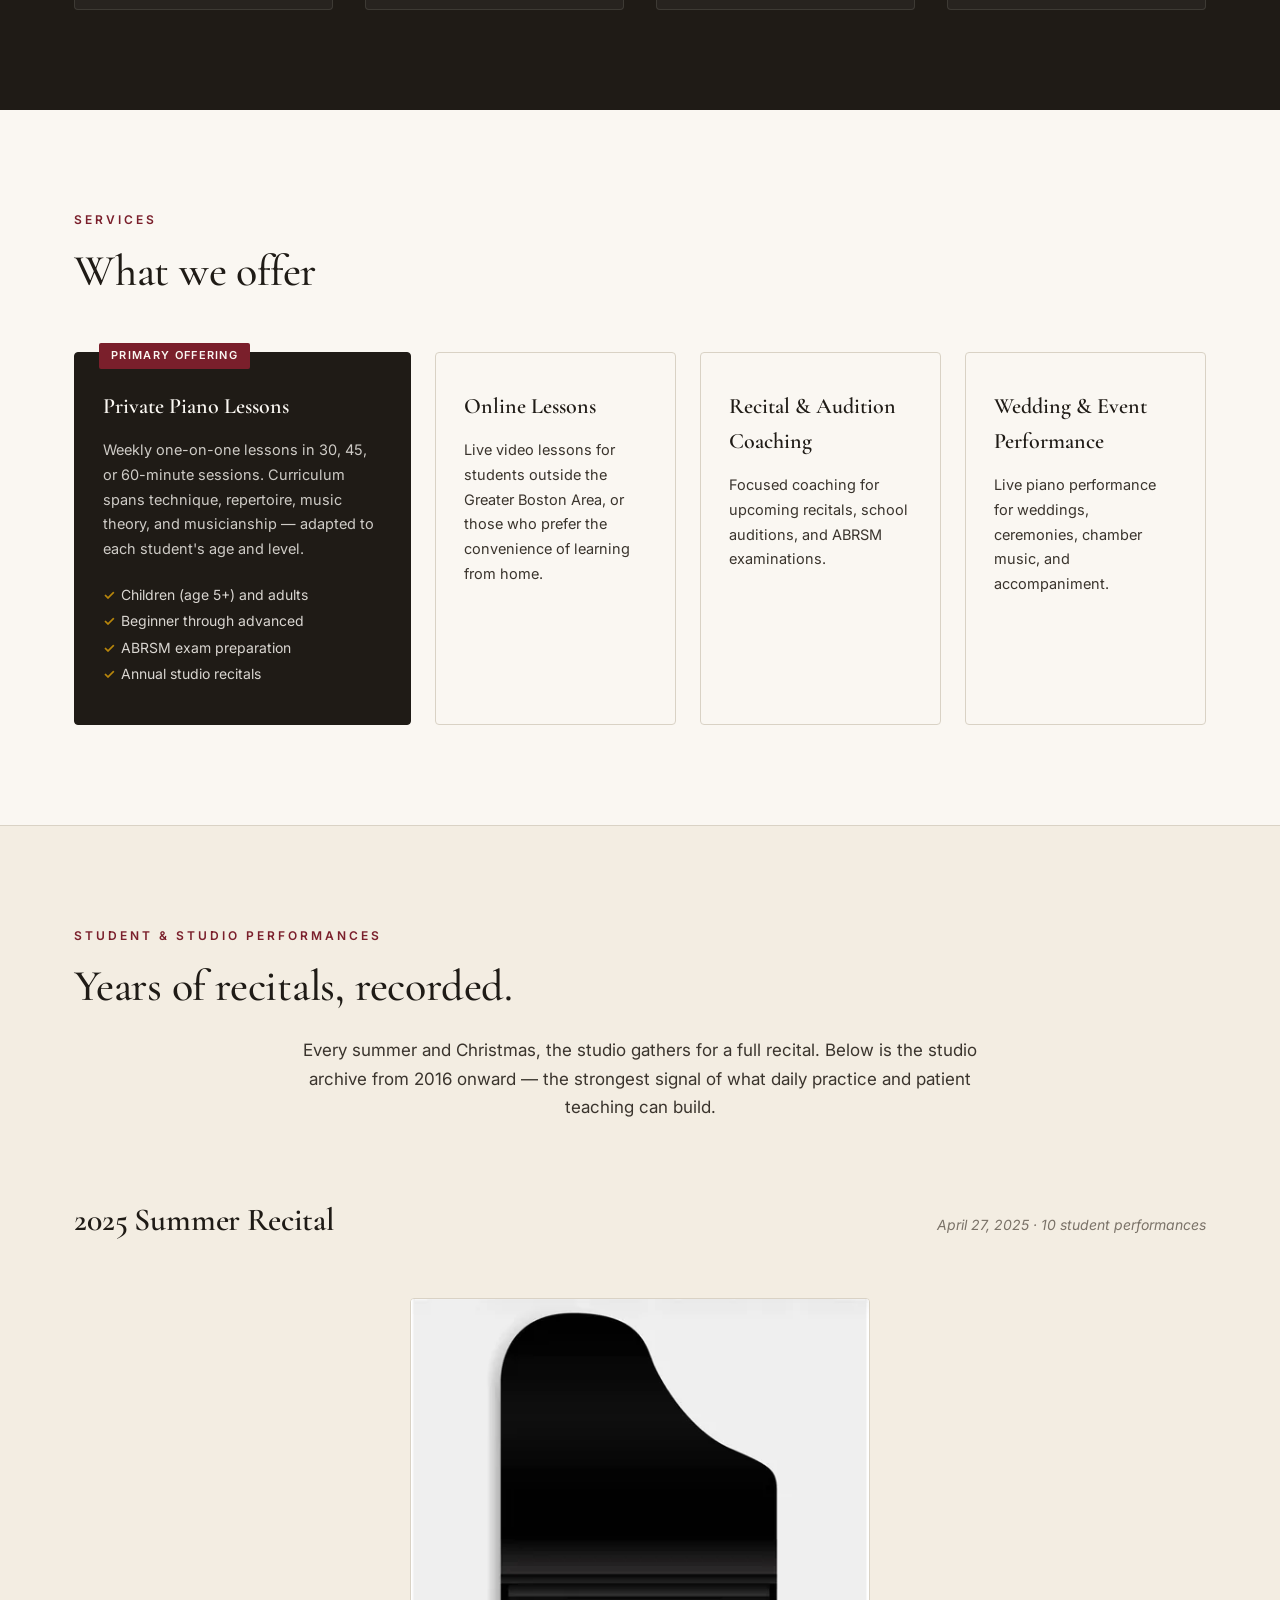
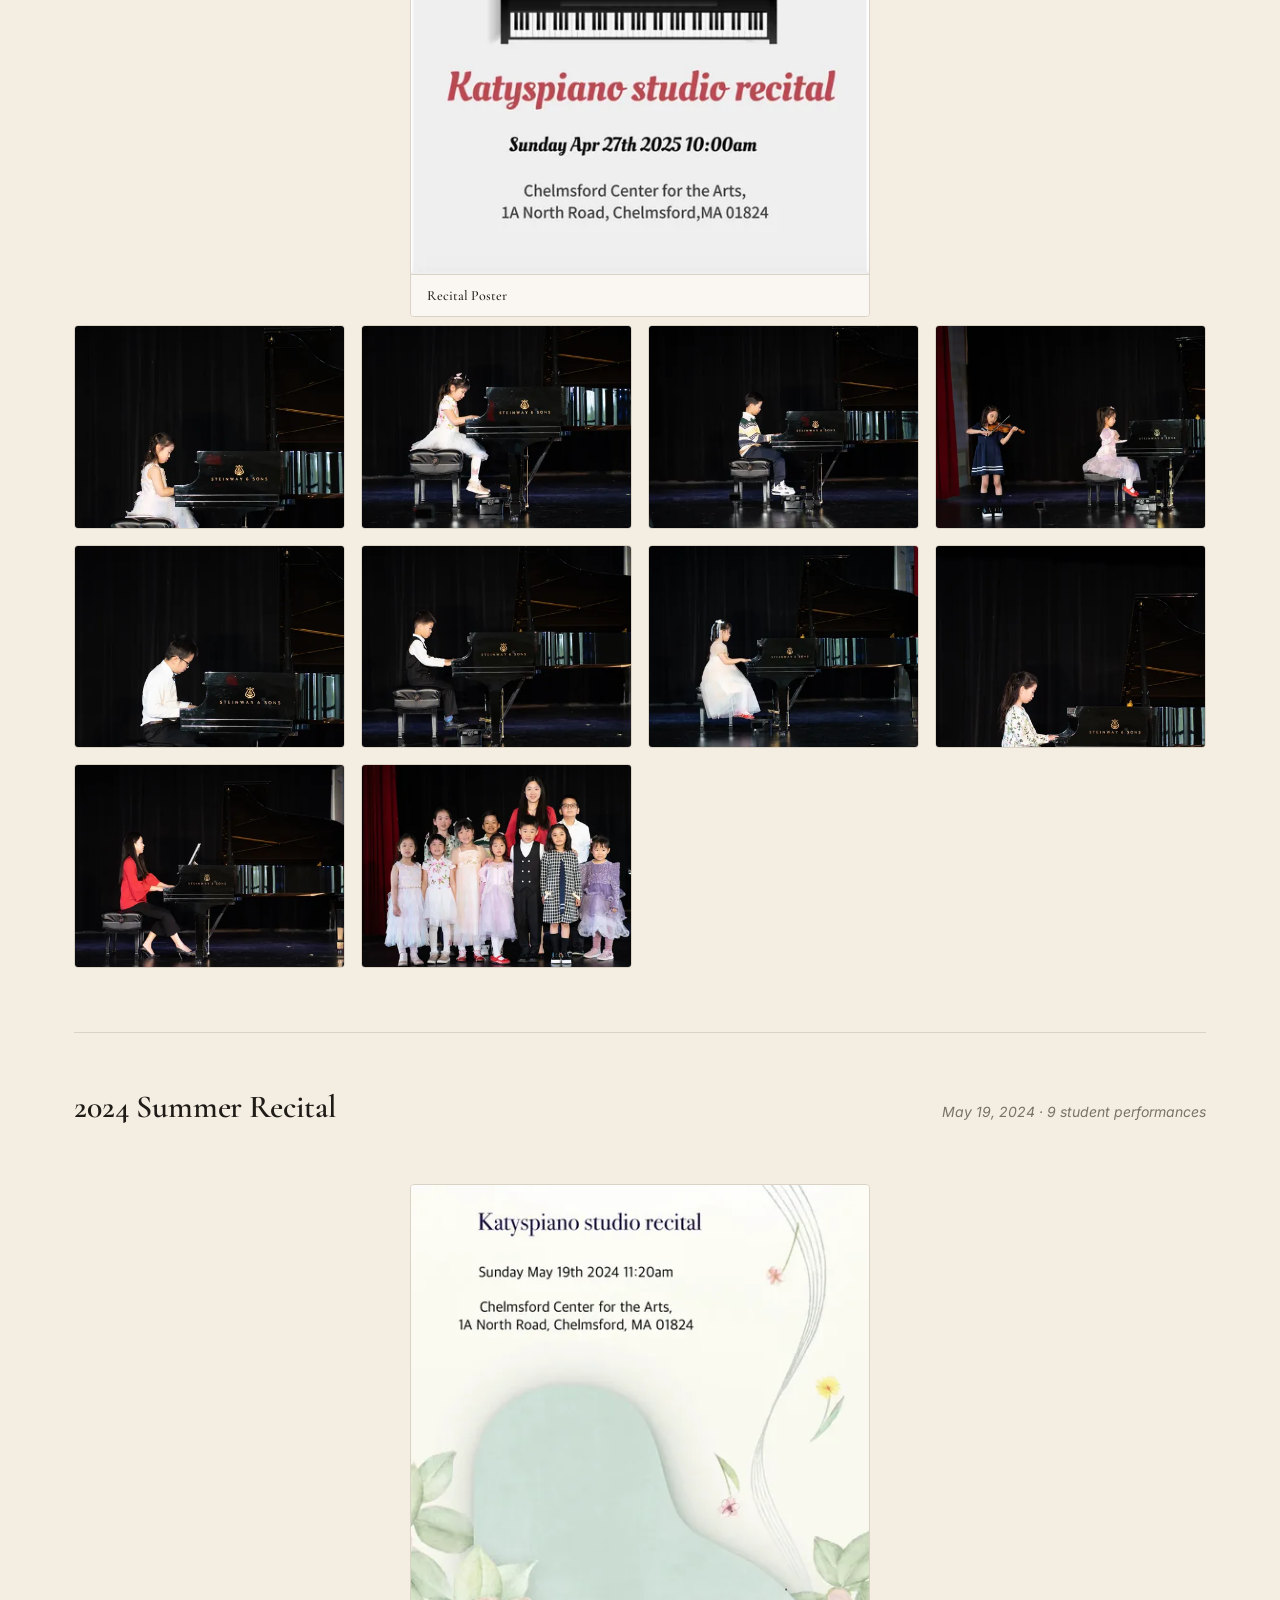
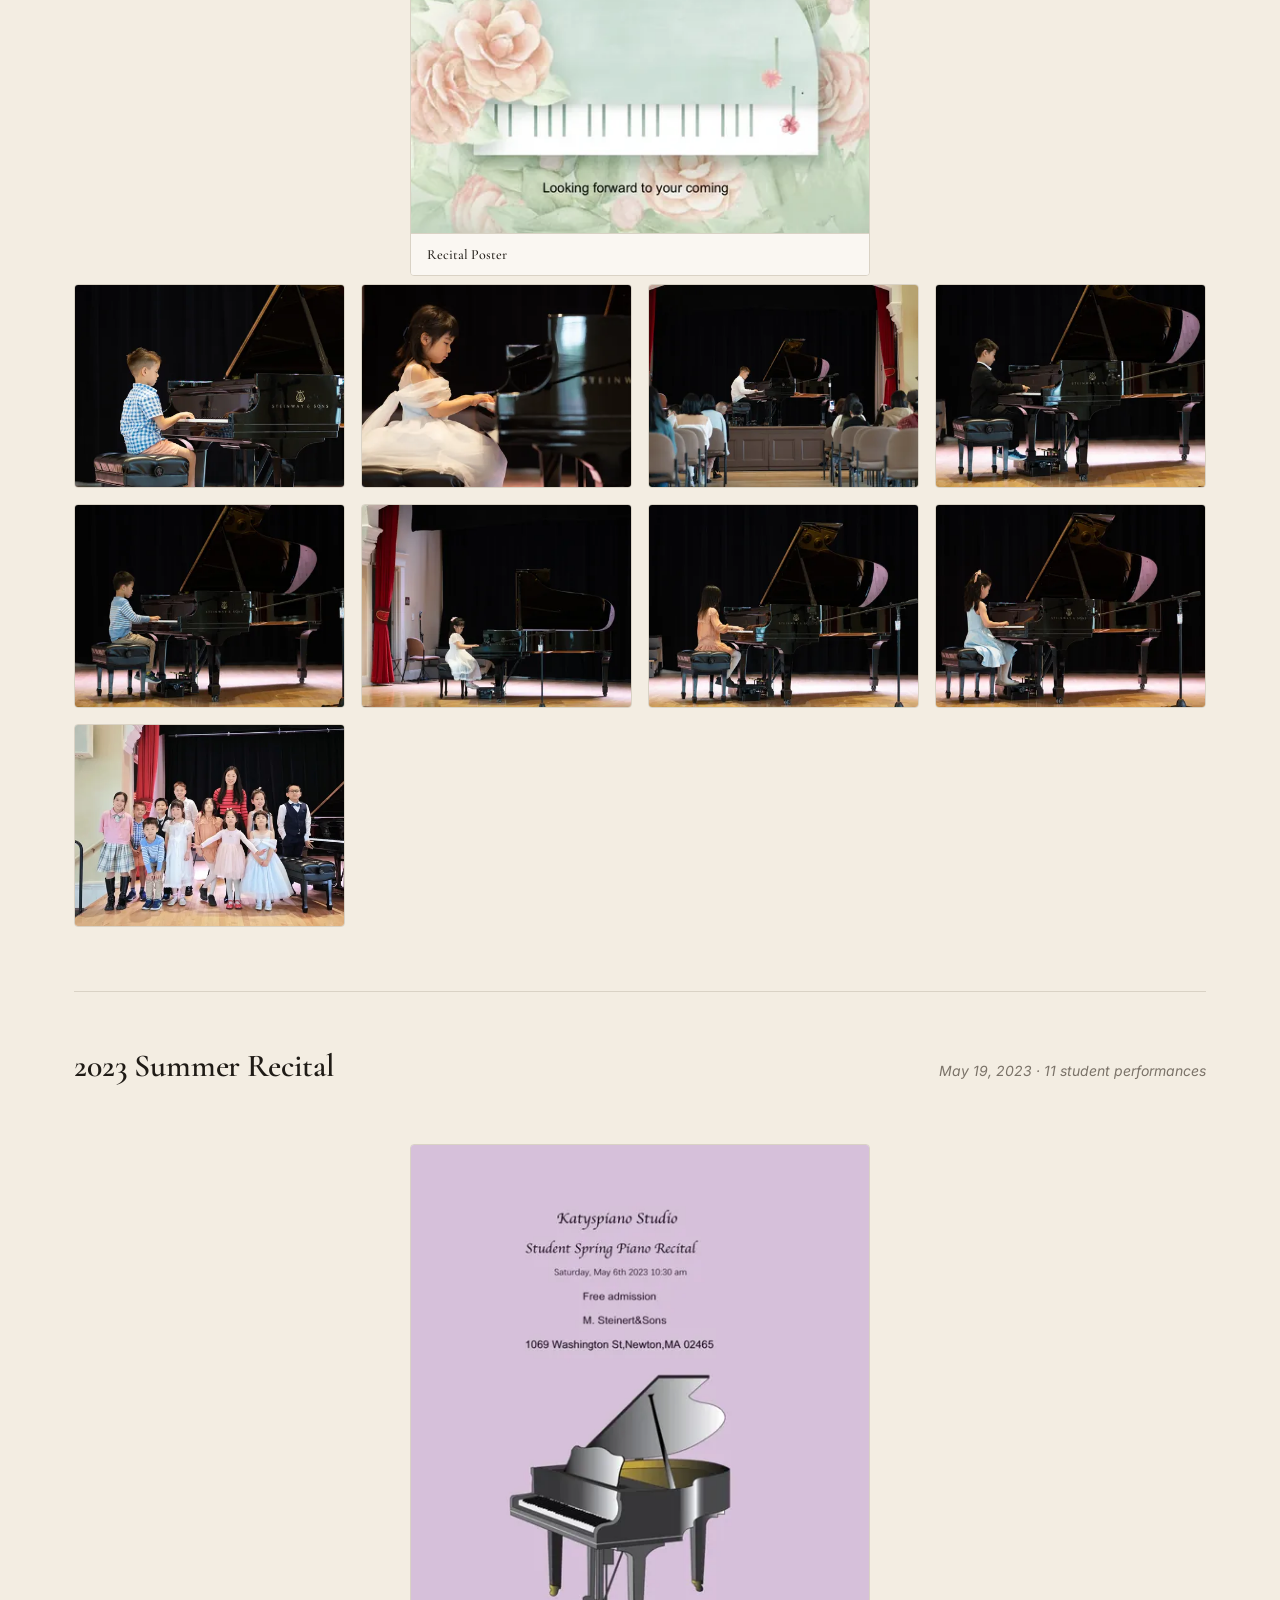
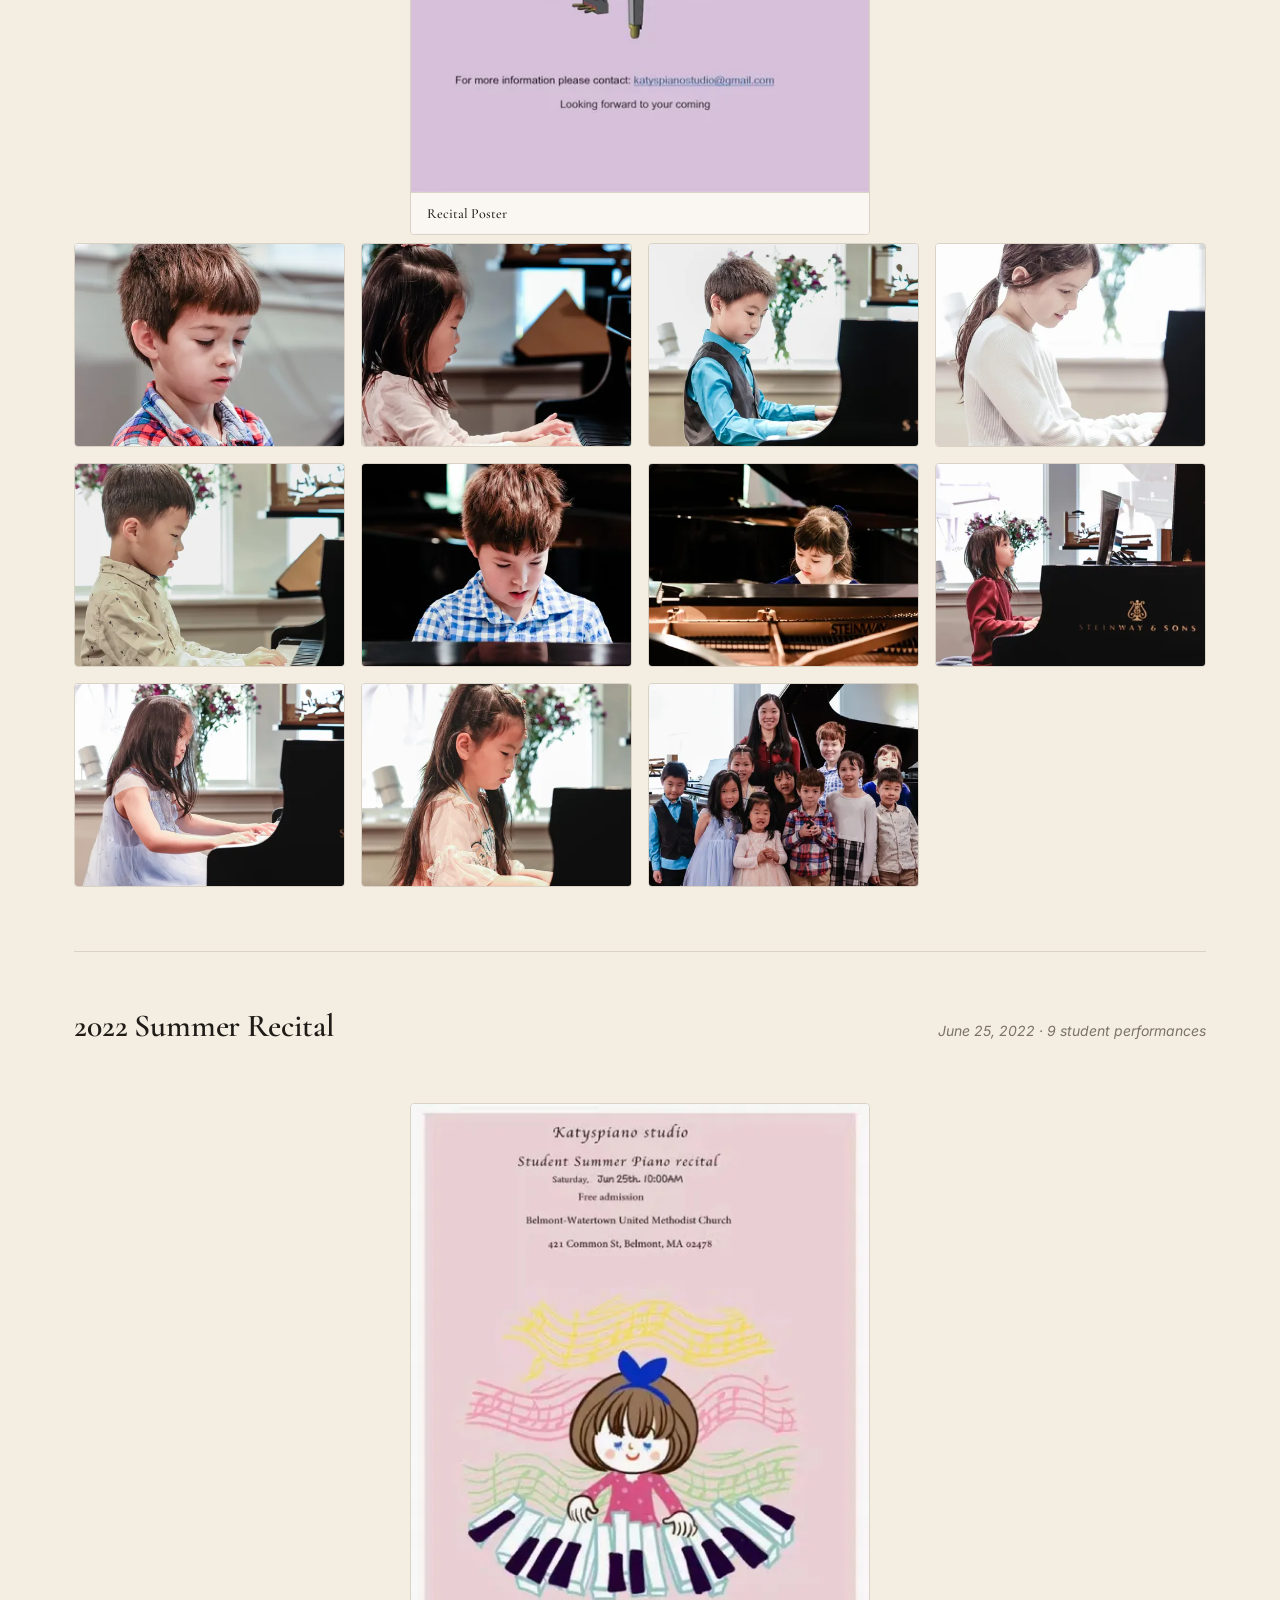
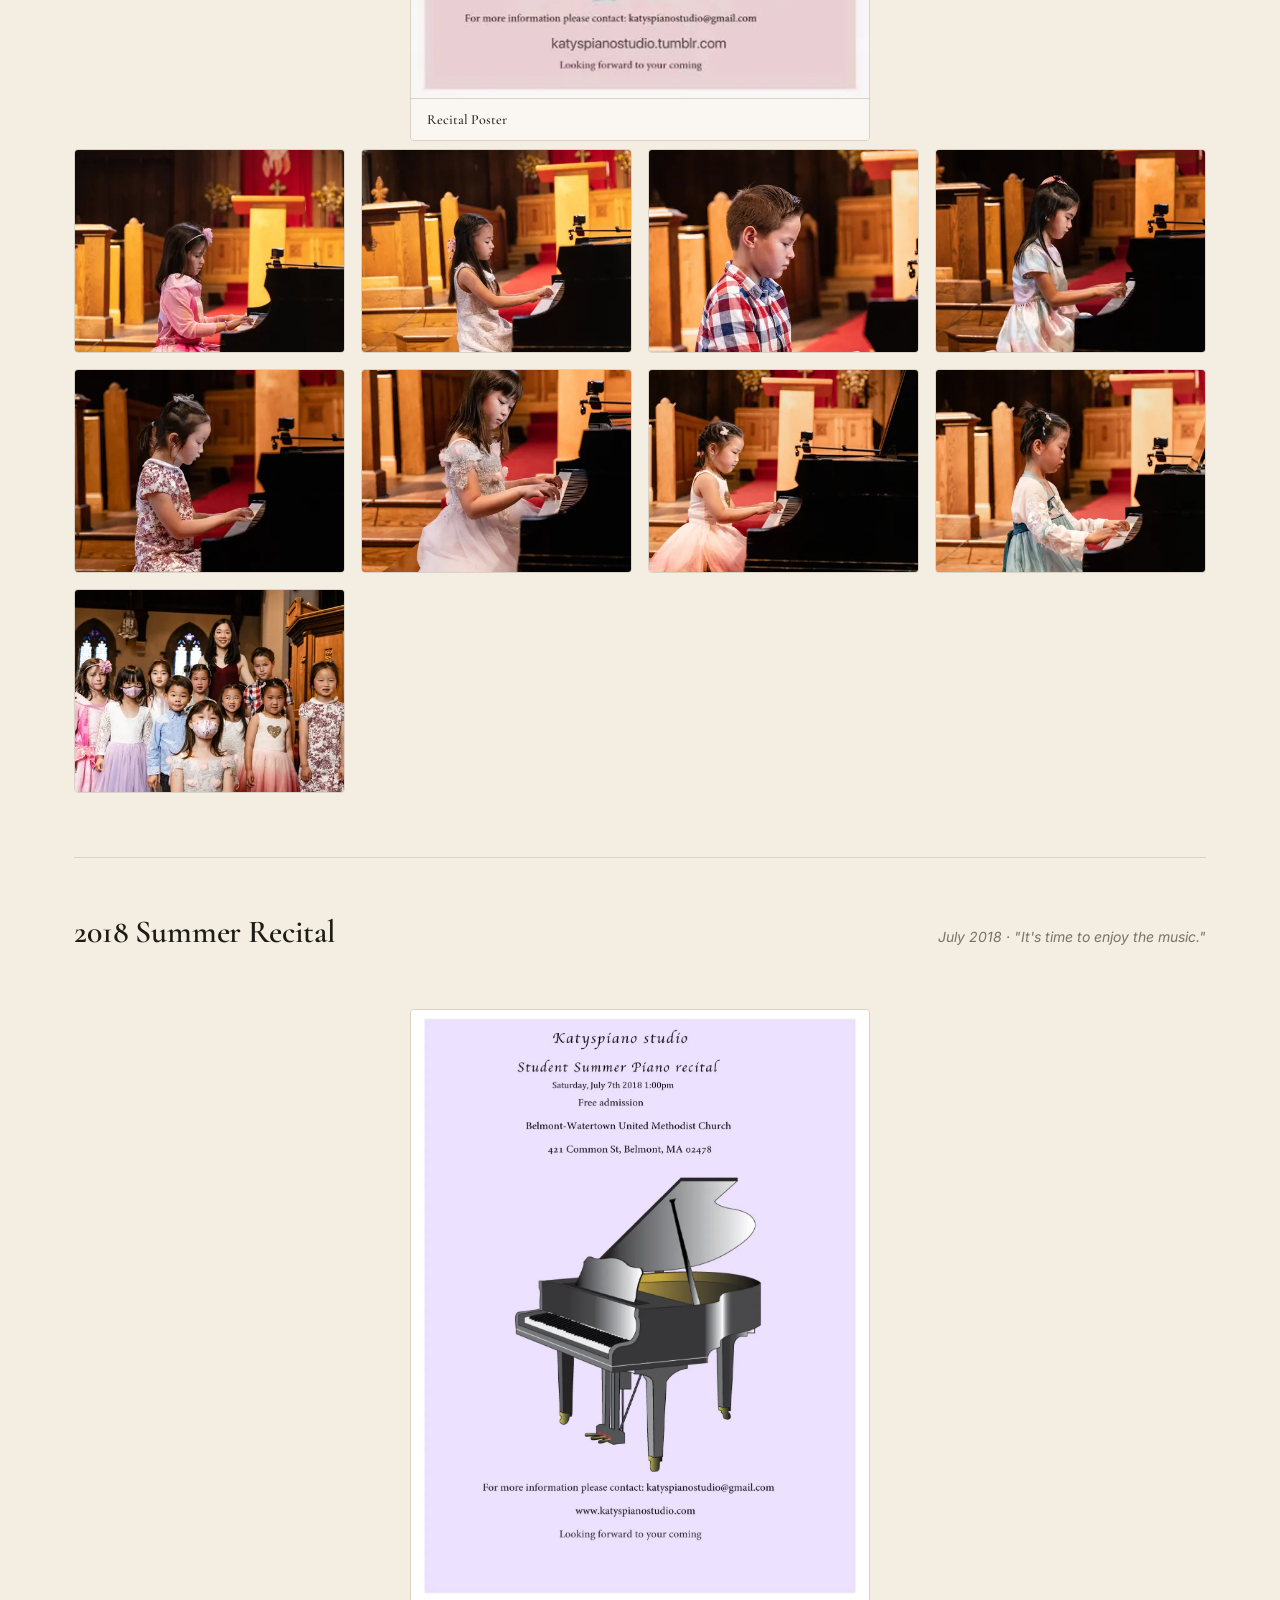
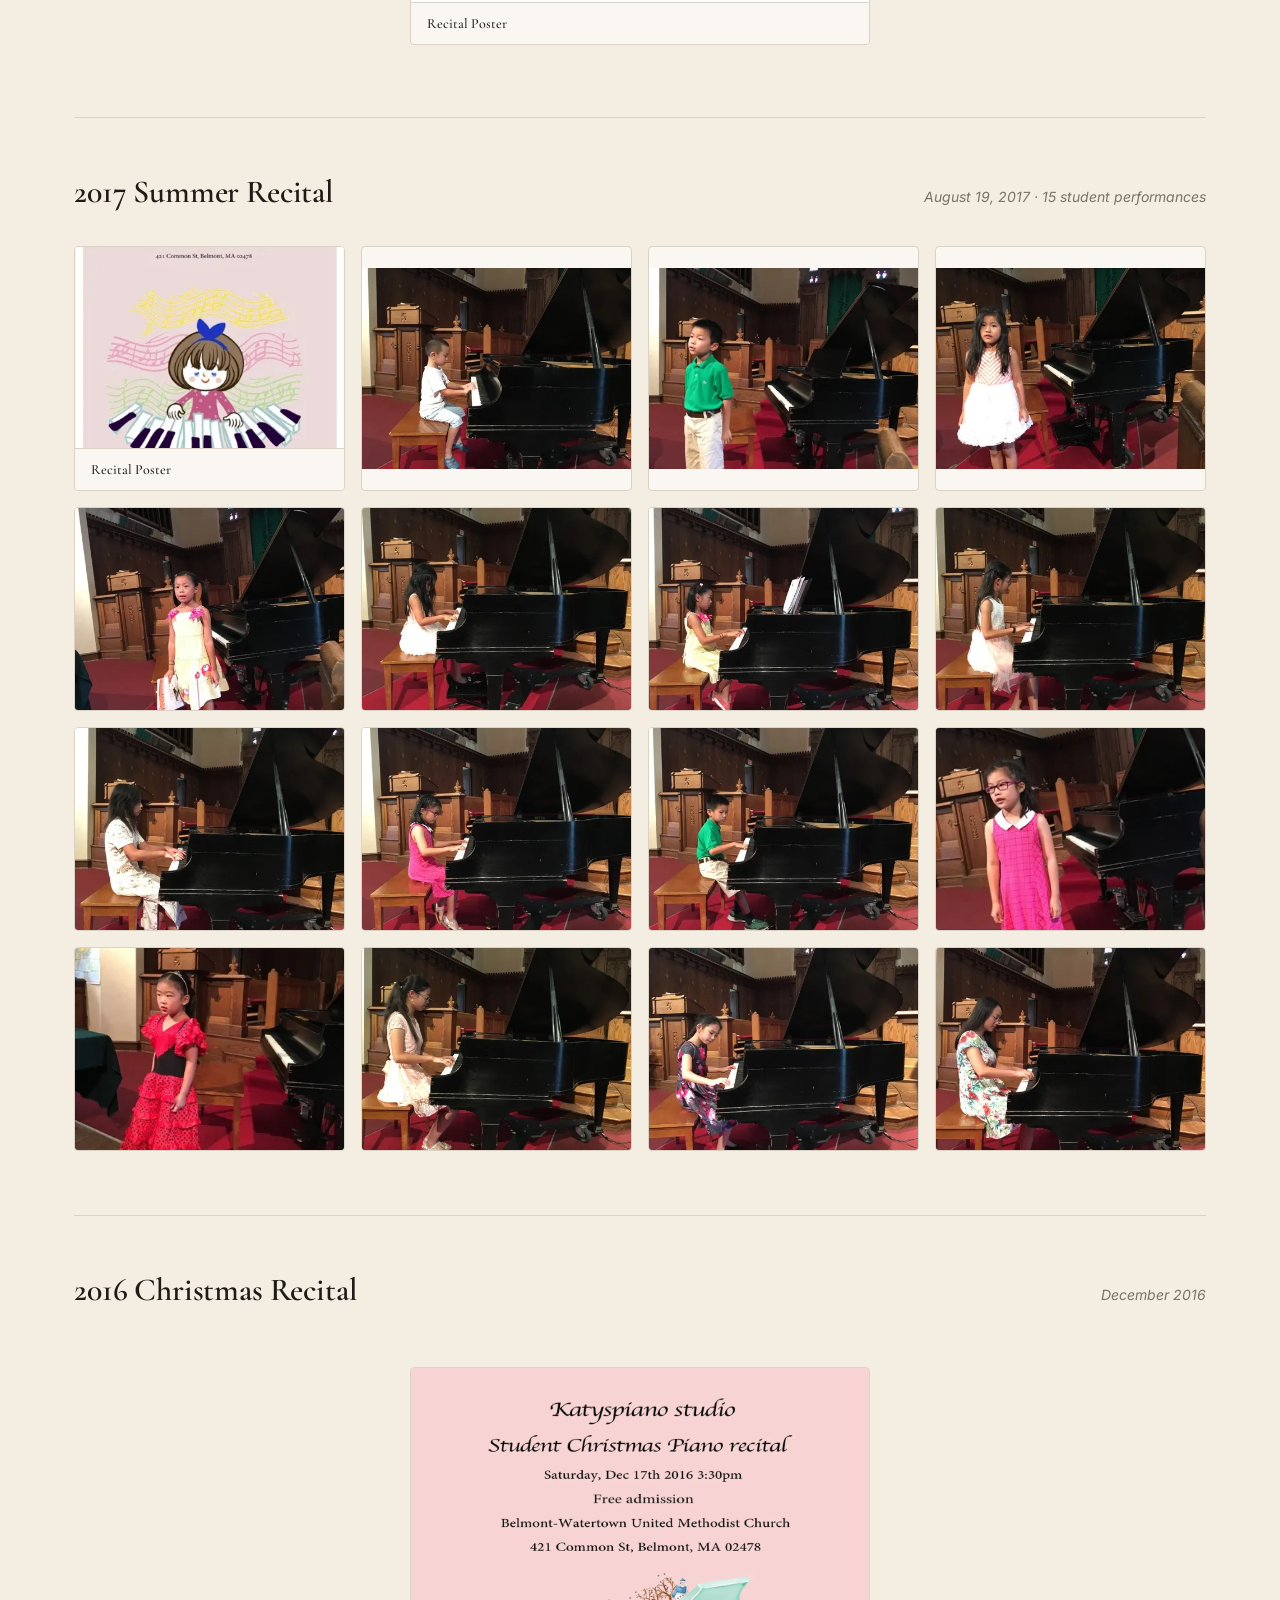
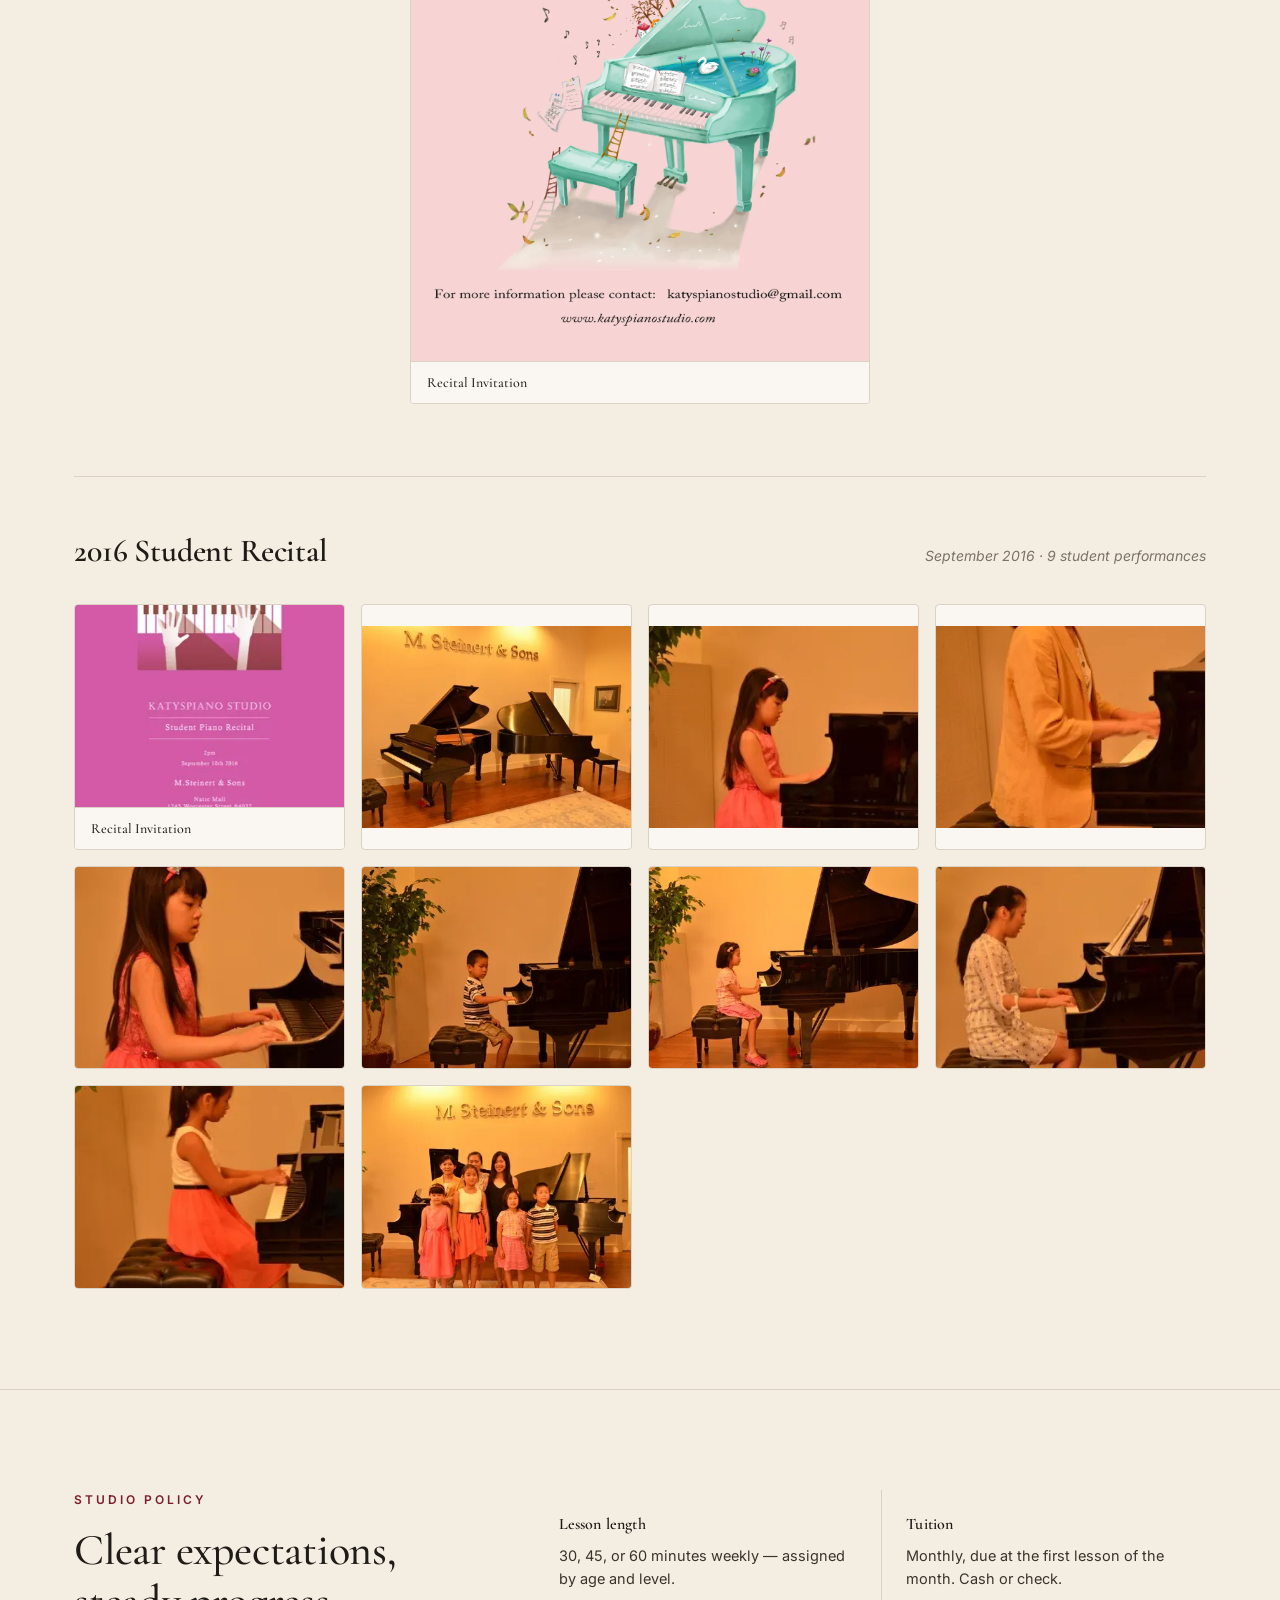
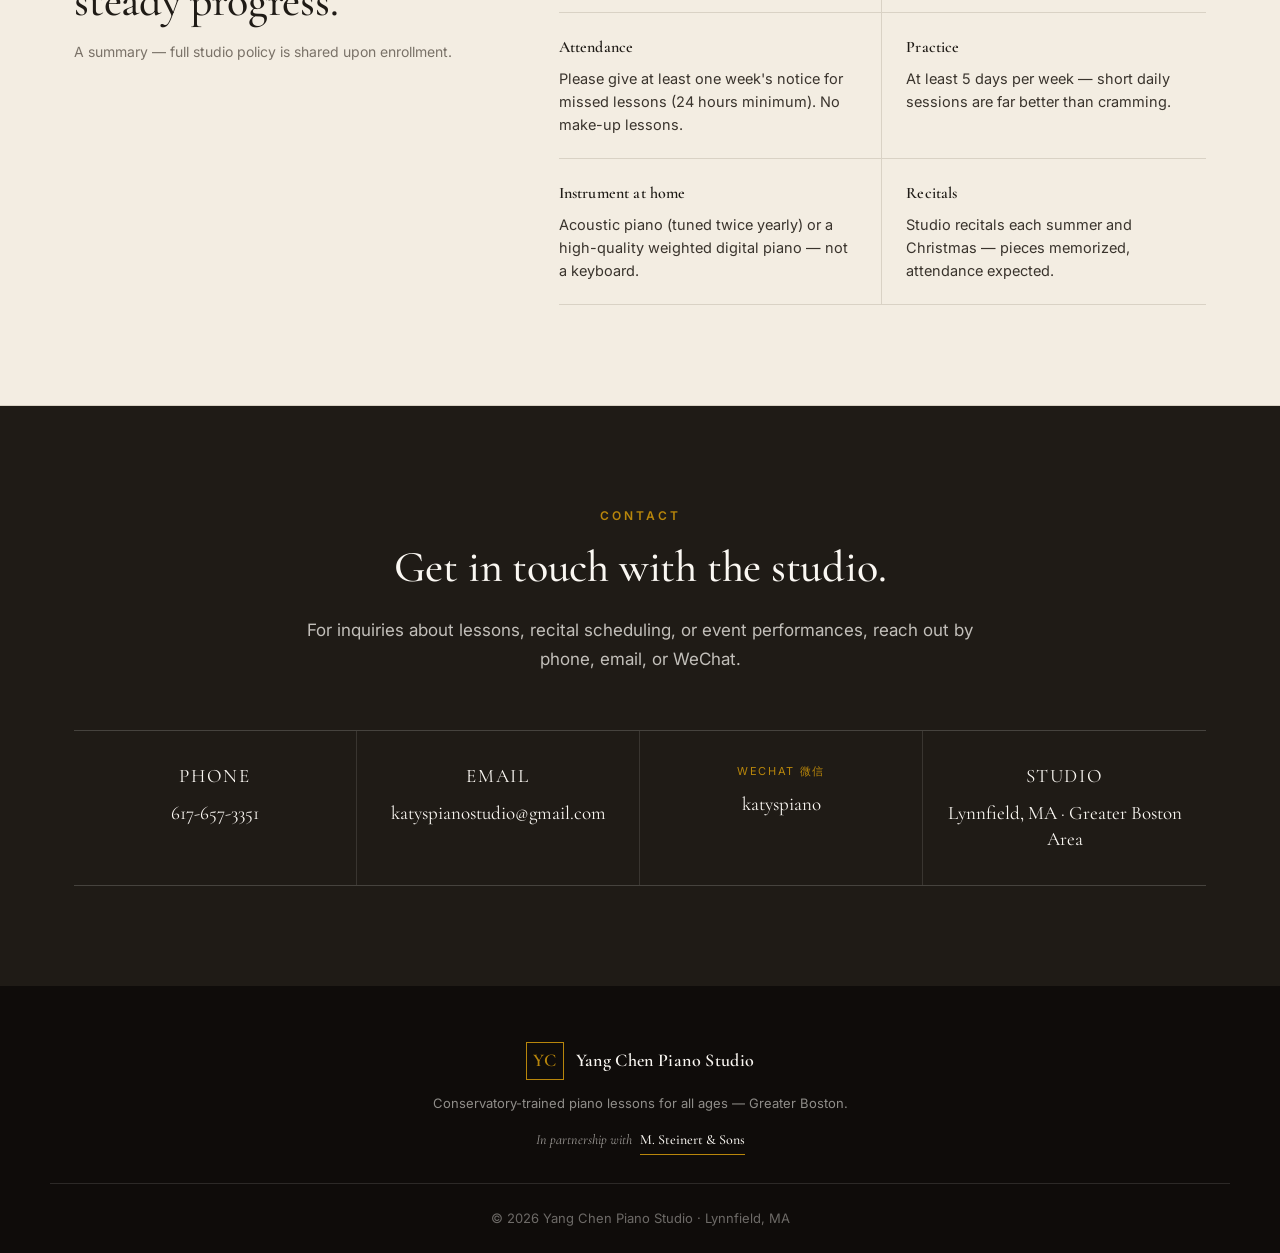
==== commit 2a733619: "add recitals" ====
--- a/index.html
+++ b/index.html
@@ -375,6 +375,145 @@
         <span class="lang-zh">每年夏季与圣诞，工作室举办全员汇报演出。以下为 2016 年起的演出存档 —— 是日复一日的练习与耐心教学最真实的见证。</span>
       </p>
 
+      <!-- ===== 2025 Summer Recital ===== -->
+      <article class="recital recital-featured">
+        <header class="recital-header">
+          <h3 class="recital-title">
+            <span class="lang-en">2025 Summer Recital</span>
+            <span class="lang-zh">2025 夏季汇报演出</span>
+          </h3>
+          <p class="recital-meta">
+            <span class="lang-en">April 27, 2025 · 10 student performances</span>
+            <span class="lang-zh">2025 年 4 月 27 日 · 10 位学生登台演奏</span>
+          </p>
+        </header>
+        <div class="gallery gallery-banner">
+          <button class="gallery-item" data-img="assets/recitals/2025/2025-summer-flyer.jpg" data-caption-en="2025 Summer Recital · Welcome poster" data-caption-zh="2025 夏季汇报演出 · 海报">
+            <picture><source type="image/webp" srcset="assets/recitals/2025/2025-summer-flyer-480.webp 480w, assets/recitals/2025/2025-summer-flyer.webp 1178w" sizes="(max-width: 768px) 80vw, 460px" /><img src="assets/recitals/2025/2025-summer-flyer-480.jpg" srcset="assets/recitals/2025/2025-summer-flyer-480.jpg 480w, assets/recitals/2025/2025-summer-flyer.jpg 1178w" sizes="(max-width: 768px) 80vw, 460px" alt="2025 Summer Recital poster" width="480" height="603" loading="lazy" decoding="async" /></picture>
+            <div class="gallery-meta">
+              <span class="lang-en">Recital Poster</span>
+              <span class="lang-zh">演出海报</span>
+            </div>
+          </button>
+        </div>
+        <div class="gallery">
+          <button class="gallery-item" data-img="assets/recitals/2025/2025-summer-01.jpg" data-caption-en="2025 Summer Recital · Student performance" data-caption-zh="2025 夏季汇报演出 · 学生演奏"><picture><source type="image/webp" srcset="assets/recitals/2025/2025-summer-01-480.webp" sizes="(max-width: 768px) 50vw, (max-width: 1024px) 33vw, 280px" /><img src="assets/recitals/2025/2025-summer-01-480.jpg" alt="Student performance" width="480" height="720" loading="lazy" decoding="async" /></picture></button>
+          <button class="gallery-item" data-img="assets/recitals/2025/2025-summer-02.jpg" data-caption-en="2025 Summer Recital · Student performance" data-caption-zh="2025 夏季汇报演出 · 学生演奏"><picture><source type="image/webp" srcset="assets/recitals/2025/2025-summer-02-480.webp" sizes="(max-width: 768px) 50vw, (max-width: 1024px) 33vw, 280px" /><img src="assets/recitals/2025/2025-summer-02-480.jpg" alt="Student performance" width="480" height="320" loading="lazy" decoding="async" /></picture></button>
+          <button class="gallery-item" data-img="assets/recitals/2025/2025-summer-03.jpg" data-caption-en="2025 Summer Recital · Student performance" data-caption-zh="2025 夏季汇报演出 · 学生演奏"><picture><source type="image/webp" srcset="assets/recitals/2025/2025-summer-03-480.webp" sizes="(max-width: 768px) 50vw, (max-width: 1024px) 33vw, 280px" /><img src="assets/recitals/2025/2025-summer-03-480.jpg" alt="Student performance" width="480" height="320" loading="lazy" decoding="async" /></picture></button>
+          <button class="gallery-item" data-img="assets/recitals/2025/2025-summer-04.jpg" data-caption-en="2025 Summer Recital · Student performance" data-caption-zh="2025 夏季汇报演出 · 学生演奏"><picture><source type="image/webp" srcset="assets/recitals/2025/2025-summer-04-480.webp" sizes="(max-width: 768px) 50vw, (max-width: 1024px) 33vw, 280px" /><img src="assets/recitals/2025/2025-summer-04-480.jpg" alt="Student performance" width="480" height="320" loading="lazy" decoding="async" /></picture></button>
+          <button class="gallery-item" data-img="assets/recitals/2025/2025-summer-05.jpg" data-caption-en="2025 Summer Recital · Student performance" data-caption-zh="2025 夏季汇报演出 · 学生演奏"><picture><source type="image/webp" srcset="assets/recitals/2025/2025-summer-05-480.webp" sizes="(max-width: 768px) 50vw, (max-width: 1024px) 33vw, 280px" /><img src="assets/recitals/2025/2025-summer-05-480.jpg" alt="Student performance" width="480" height="720" loading="lazy" decoding="async" /></picture></button>
+          <button class="gallery-item" data-img="assets/recitals/2025/2025-summer-06.jpg" data-caption-en="2025 Summer Recital · Student performance" data-caption-zh="2025 夏季汇报演出 · 学生演奏"><picture><source type="image/webp" srcset="assets/recitals/2025/2025-summer-06-480.webp" sizes="(max-width: 768px) 50vw, (max-width: 1024px) 33vw, 280px" /><img src="assets/recitals/2025/2025-summer-06-480.jpg" alt="Student performance" width="480" height="320" loading="lazy" decoding="async" /></picture></button>
+          <button class="gallery-item" data-img="assets/recitals/2025/2025-summer-07.jpg" data-caption-en="2025 Summer Recital · Student performance" data-caption-zh="2025 夏季汇报演出 · 学生演奏"><picture><source type="image/webp" srcset="assets/recitals/2025/2025-summer-07-480.webp" sizes="(max-width: 768px) 50vw, (max-width: 1024px) 33vw, 280px" /><img src="assets/recitals/2025/2025-summer-07-480.jpg" alt="Student performance" width="480" height="320" loading="lazy" decoding="async" /></picture></button>
+          <button class="gallery-item" data-img="assets/recitals/2025/2025-summer-08.jpg" data-caption-en="2025 Summer Recital · Student performance" data-caption-zh="2025 夏季汇报演出 · 学生演奏"><picture><source type="image/webp" srcset="assets/recitals/2025/2025-summer-08-480.webp" sizes="(max-width: 768px) 50vw, (max-width: 1024px) 33vw, 280px" /><img src="assets/recitals/2025/2025-summer-08-480.jpg" alt="Student performance" width="480" height="720" loading="lazy" decoding="async" /></picture></button>
+          <button class="gallery-item" data-img="assets/recitals/2025/2025-summer-09.jpg" data-caption-en="2025 Summer Recital · Student performance" data-caption-zh="2025 夏季汇报演出 · 学生演奏"><picture><source type="image/webp" srcset="assets/recitals/2025/2025-summer-09-480.webp" sizes="(max-width: 768px) 50vw, (max-width: 1024px) 33vw, 280px" /><img src="assets/recitals/2025/2025-summer-09-480.jpg" alt="Student performance" width="480" height="320" loading="lazy" decoding="async" /></picture></button>
+          <button class="gallery-item" data-img="assets/recitals/2025/2025-summer-10.jpg" data-caption-en="2025 Summer Recital · Student performance" data-caption-zh="2025 夏季汇报演出 · 学生演奏"><picture><source type="image/webp" srcset="assets/recitals/2025/2025-summer-10-480.webp" sizes="(max-width: 768px) 50vw, (max-width: 1024px) 33vw, 280px" /><img src="assets/recitals/2025/2025-summer-10-480.jpg" alt="Student performance" width="480" height="320" loading="lazy" decoding="async" /></picture></button>
+        </div>
+      </article>
+
+      <!-- ===== 2024 Summer Recital ===== -->
+      <article class="recital recital-featured">
+        <header class="recital-header">
+          <h3 class="recital-title">
+            <span class="lang-en">2024 Summer Recital</span>
+            <span class="lang-zh">2024 夏季汇报演出</span>
+          </h3>
+          <p class="recital-meta">
+            <span class="lang-en">May 19, 2024 · 9 student performances</span>
+            <span class="lang-zh">2024 年 5 月 19 日 · 9 位学生登台演奏</span>
+          </p>
+        </header>
+        <div class="gallery gallery-banner">
+          <button class="gallery-item" data-img="assets/recitals/2024/2024-summer-flyer.jpg" data-caption-en="2024 Summer Recital · Welcome poster" data-caption-zh="2024 夏季汇报演出 · 海报">
+            <picture><source type="image/webp" srcset="assets/recitals/2024/2024-summer-flyer-480.webp 480w, assets/recitals/2024/2024-summer-flyer.webp 904w" sizes="(max-width: 768px) 80vw, 460px" /><img src="assets/recitals/2024/2024-summer-flyer-480.jpg" srcset="assets/recitals/2024/2024-summer-flyer-480.jpg 480w, assets/recitals/2024/2024-summer-flyer.jpg 904w" sizes="(max-width: 768px) 80vw, 460px" alt="2024 Summer Recital poster" width="480" height="679" loading="lazy" decoding="async" /></picture>
+            <div class="gallery-meta">
+              <span class="lang-en">Recital Poster</span>
+              <span class="lang-zh">演出海报</span>
+            </div>
+          </button>
+        </div>
+        <div class="gallery">
+          <button class="gallery-item" data-img="assets/recitals/2024/2024-summer-01.jpg" data-caption-en="2024 Summer Recital · Student performance" data-caption-zh="2024 夏季汇报演出 · 学生演奏"><picture><source type="image/webp" srcset="assets/recitals/2024/2024-summer-01-480.webp" sizes="(max-width: 768px) 50vw, (max-width: 1024px) 33vw, 280px" /><img src="assets/recitals/2024/2024-summer-01-480.jpg" alt="Student performance" width="480" height="720" loading="lazy" decoding="async" /></picture></button>
+          <button class="gallery-item" data-img="assets/recitals/2024/2024-summer-02.jpg" data-caption-en="2024 Summer Recital · Student performance" data-caption-zh="2024 夏季汇报演出 · 学生演奏"><picture><source type="image/webp" srcset="assets/recitals/2024/2024-summer-02-480.webp" sizes="(max-width: 768px) 50vw, (max-width: 1024px) 33vw, 280px" /><img src="assets/recitals/2024/2024-summer-02-480.jpg" alt="Student performance" width="480" height="320" loading="lazy" decoding="async" /></picture></button>
+          <button class="gallery-item" data-img="assets/recitals/2024/2024-summer-03.jpg" data-caption-en="2024 Summer Recital · Student performance" data-caption-zh="2024 夏季汇报演出 · 学生演奏"><picture><source type="image/webp" srcset="assets/recitals/2024/2024-summer-03-480.webp" sizes="(max-width: 768px) 50vw, (max-width: 1024px) 33vw, 280px" /><img src="assets/recitals/2024/2024-summer-03-480.jpg" alt="Student performance" width="480" height="320" loading="lazy" decoding="async" /></picture></button>
+          <button class="gallery-item" data-img="assets/recitals/2024/2024-summer-04.jpg" data-caption-en="2024 Summer Recital · Student performance" data-caption-zh="2024 夏季汇报演出 · 学生演奏"><picture><source type="image/webp" srcset="assets/recitals/2024/2024-summer-04-480.webp" sizes="(max-width: 768px) 50vw, (max-width: 1024px) 33vw, 280px" /><img src="assets/recitals/2024/2024-summer-04-480.jpg" alt="Student performance" width="480" height="320" loading="lazy" decoding="async" /></picture></button>
+          <button class="gallery-item" data-img="assets/recitals/2024/2024-summer-05.jpg" data-caption-en="2024 Summer Recital · Student performance" data-caption-zh="2024 夏季汇报演出 · 学生演奏"><picture><source type="image/webp" srcset="assets/recitals/2024/2024-summer-05-480.webp" sizes="(max-width: 768px) 50vw, (max-width: 1024px) 33vw, 280px" /><img src="assets/recitals/2024/2024-summer-05-480.jpg" alt="Student performance" width="480" height="320" loading="lazy" decoding="async" /></picture></button>
+          <button class="gallery-item" data-img="assets/recitals/2024/2024-summer-06.jpg" data-caption-en="2024 Summer Recital · Student performance" data-caption-zh="2024 夏季汇报演出 · 学生演奏"><picture><source type="image/webp" srcset="assets/recitals/2024/2024-summer-06-480.webp" sizes="(max-width: 768px) 50vw, (max-width: 1024px) 33vw, 280px" /><img src="assets/recitals/2024/2024-summer-06-480.jpg" alt="Student performance" width="480" height="320" loading="lazy" decoding="async" /></picture></button>
+          <button class="gallery-item" data-img="assets/recitals/2024/2024-summer-07.jpg" data-caption-en="2024 Summer Recital · Student performance" data-caption-zh="2024 夏季汇报演出 · 学生演奏"><picture><source type="image/webp" srcset="assets/recitals/2024/2024-summer-07-480.webp" sizes="(max-width: 768px) 50vw, (max-width: 1024px) 33vw, 280px" /><img src="assets/recitals/2024/2024-summer-07-480.jpg" alt="Student performance" width="480" height="320" loading="lazy" decoding="async" /></picture></button>
+          <button class="gallery-item" data-img="assets/recitals/2024/2024-summer-08.jpg" data-caption-en="2024 Summer Recital · Student performance" data-caption-zh="2024 夏季汇报演出 · 学生演奏"><picture><source type="image/webp" srcset="assets/recitals/2024/2024-summer-08-480.webp" sizes="(max-width: 768px) 50vw, (max-width: 1024px) 33vw, 280px" /><img src="assets/recitals/2024/2024-summer-08-480.jpg" alt="Student performance" width="480" height="320" loading="lazy" decoding="async" /></picture></button>
+          <button class="gallery-item" data-img="assets/recitals/2024/2024-summer-09.jpg" data-caption-en="2024 Summer Recital · Student performance" data-caption-zh="2024 夏季汇报演出 · 学生演奏"><picture><source type="image/webp" srcset="assets/recitals/2024/2024-summer-09-480.webp" sizes="(max-width: 768px) 50vw, (max-width: 1024px) 33vw, 280px" /><img src="assets/recitals/2024/2024-summer-09-480.jpg" alt="Student performance" width="480" height="360" loading="lazy" decoding="async" /></picture></button>
+        </div>
+      </article>
+
+      <!-- ===== 2023 Summer Recital ===== -->
+      <article class="recital recital-featured">
+        <header class="recital-header">
+          <h3 class="recital-title">
+            <span class="lang-en">2023 Summer Recital</span>
+            <span class="lang-zh">2023 夏季汇报演出</span>
+          </h3>
+          <p class="recital-meta">
+            <span class="lang-en">May 19, 2023 · 11 student performances</span>
+            <span class="lang-zh">2023 年 5 月 19 日 · 11 位学生登台演奏</span>
+          </p>
+        </header>
+        <div class="gallery gallery-banner">
+          <button class="gallery-item" data-img="assets/recitals/2023/2023-summer-flyer.jpg" data-caption-en="2023 Summer Recital · Welcome poster" data-caption-zh="2023 夏季汇报演出 · 海报">
+            <picture><source type="image/webp" srcset="assets/recitals/2023/2023-summer-flyer-480.webp 480w, assets/recitals/2023/2023-summer-flyer.webp 826w" sizes="(max-width: 768px) 80vw, 460px" /><img src="assets/recitals/2023/2023-summer-flyer-480.jpg" srcset="assets/recitals/2023/2023-summer-flyer-480.jpg 480w, assets/recitals/2023/2023-summer-flyer.jpg 826w" sizes="(max-width: 768px) 80vw, 460px" alt="2023 Summer Recital poster" width="480" height="679" loading="lazy" decoding="async" /></picture>
+            <div class="gallery-meta">
+              <span class="lang-en">Recital Poster</span>
+              <span class="lang-zh">演出海报</span>
+            </div>
+          </button>
+        </div>
+        <div class="gallery">
+          <button class="gallery-item" data-img="assets/recitals/2023/2023-summer-01.jpg" data-caption-en="2023 Summer Recital · Student performance" data-caption-zh="2023 夏季汇报演出 · 学生演奏"><picture><source type="image/webp" srcset="assets/recitals/2023/2023-summer-01-480.webp" sizes="(max-width: 768px) 50vw, (max-width: 1024px) 33vw, 280px" /><img src="assets/recitals/2023/2023-summer-01-480.jpg" alt="Student performance" width="480" height="720" loading="lazy" decoding="async" /></picture></button>
+          <button class="gallery-item" data-img="assets/recitals/2023/2023-summer-02.jpg" data-caption-en="2023 Summer Recital · Student performance" data-caption-zh="2023 夏季汇报演出 · 学生演奏"><picture><source type="image/webp" srcset="assets/recitals/2023/2023-summer-02-480.webp" sizes="(max-width: 768px) 50vw, (max-width: 1024px) 33vw, 280px" /><img src="assets/recitals/2023/2023-summer-02-480.jpg" alt="Student performance" width="480" height="720" loading="lazy" decoding="async" /></picture></button>
+          <button class="gallery-item" data-img="assets/recitals/2023/2023-summer-03.jpg" data-caption-en="2023 Summer Recital · Student performance" data-caption-zh="2023 夏季汇报演出 · 学生演奏"><picture><source type="image/webp" srcset="assets/recitals/2023/2023-summer-03-480.webp" sizes="(max-width: 768px) 50vw, (max-width: 1024px) 33vw, 280px" /><img src="assets/recitals/2023/2023-summer-03-480.jpg" alt="Student performance" width="480" height="720" loading="lazy" decoding="async" /></picture></button>
+          <button class="gallery-item" data-img="assets/recitals/2023/2023-summer-04.jpg" data-caption-en="2023 Summer Recital · Student performance" data-caption-zh="2023 夏季汇报演出 · 学生演奏"><picture><source type="image/webp" srcset="assets/recitals/2023/2023-summer-04-480.webp" sizes="(max-width: 768px) 50vw, (max-width: 1024px) 33vw, 280px" /><img src="assets/recitals/2023/2023-summer-04-480.jpg" alt="Student performance" width="480" height="729" loading="lazy" decoding="async" /></picture></button>
+          <button class="gallery-item" data-img="assets/recitals/2023/2023-summer-05.jpg" data-caption-en="2023 Summer Recital · Student performance" data-caption-zh="2023 夏季汇报演出 · 学生演奏"><picture><source type="image/webp" srcset="assets/recitals/2023/2023-summer-05-480.webp" sizes="(max-width: 768px) 50vw, (max-width: 1024px) 33vw, 280px" /><img src="assets/recitals/2023/2023-summer-05-480.jpg" alt="Student performance" width="480" height="720" loading="lazy" decoding="async" /></picture></button>
+          <button class="gallery-item" data-img="assets/recitals/2023/2023-summer-06.jpg" data-caption-en="2023 Summer Recital · Student performance" data-caption-zh="2023 夏季汇报演出 · 学生演奏"><picture><source type="image/webp" srcset="assets/recitals/2023/2023-summer-06-480.webp" sizes="(max-width: 768px) 50vw, (max-width: 1024px) 33vw, 280px" /><img src="assets/recitals/2023/2023-summer-06-480.jpg" alt="Student performance" width="480" height="320" loading="lazy" decoding="async" /></picture></button>
+          <button class="gallery-item" data-img="assets/recitals/2023/2023-summer-07.jpg" data-caption-en="2023 Summer Recital · Student performance" data-caption-zh="2023 夏季汇报演出 · 学生演奏"><picture><source type="image/webp" srcset="assets/recitals/2023/2023-summer-07-480.webp" sizes="(max-width: 768px) 50vw, (max-width: 1024px) 33vw, 280px" /><img src="assets/recitals/2023/2023-summer-07-480.jpg" alt="Student performance" width="480" height="320" loading="lazy" decoding="async" /></picture></button>
+          <button class="gallery-item" data-img="assets/recitals/2023/2023-summer-08.jpg" data-caption-en="2023 Summer Recital · Student performance" data-caption-zh="2023 夏季汇报演出 · 学生演奏"><picture><source type="image/webp" srcset="assets/recitals/2023/2023-summer-08-480.webp" sizes="(max-width: 768px) 50vw, (max-width: 1024px) 33vw, 280px" /><img src="assets/recitals/2023/2023-summer-08-480.jpg" alt="Student performance" width="480" height="320" loading="lazy" decoding="async" /></picture></button>
+          <button class="gallery-item" data-img="assets/recitals/2023/2023-summer-09.jpg" data-caption-en="2023 Summer Recital · Student performance" data-caption-zh="2023 夏季汇报演出 · 学生演奏"><picture><source type="image/webp" srcset="assets/recitals/2023/2023-summer-09-480.webp" sizes="(max-width: 768px) 50vw, (max-width: 1024px) 33vw, 280px" /><img src="assets/recitals/2023/2023-summer-09-480.jpg" alt="Student performance" width="480" height="720" loading="lazy" decoding="async" /></picture></button>
+          <button class="gallery-item" data-img="assets/recitals/2023/2023-summer-10.jpg" data-caption-en="2023 Summer Recital · Student performance" data-caption-zh="2023 夏季汇报演出 · 学生演奏"><picture><source type="image/webp" srcset="assets/recitals/2023/2023-summer-10-480.webp" sizes="(max-width: 768px) 50vw, (max-width: 1024px) 33vw, 280px" /><img src="assets/recitals/2023/2023-summer-10-480.jpg" alt="Student performance" width="480" height="720" loading="lazy" decoding="async" /></picture></button>
+          <button class="gallery-item" data-img="assets/recitals/2023/2023-summer-11.jpg" data-caption-en="2023 Summer Recital · Student performance" data-caption-zh="2023 夏季汇报演出 · 学生演奏"><picture><source type="image/webp" srcset="assets/recitals/2023/2023-summer-11-480.webp" sizes="(max-width: 768px) 50vw, (max-width: 1024px) 33vw, 280px" /><img src="assets/recitals/2023/2023-summer-11-480.jpg" alt="Student performance" width="480" height="320" loading="lazy" decoding="async" /></picture></button>
+        </div>
+      </article>
+
+      <!-- ===== 2022 Summer Recital ===== -->
+      <article class="recital recital-featured">
+        <header class="recital-header">
+          <h3 class="recital-title">
+            <span class="lang-en">2022 Summer Recital</span>
+            <span class="lang-zh">2022 夏季汇报演出</span>
+          </h3>
+          <p class="recital-meta">
+            <span class="lang-en">June 25, 2022 · 9 student performances</span>
+            <span class="lang-zh">2022 年 6 月 25 日 · 9 位学生登台演奏</span>
+          </p>
+        </header>
+        <div class="gallery gallery-banner">
+          <button class="gallery-item" data-img="assets/recitals/2022/2022-summer-flyer.jpg" data-caption-en="2022 Summer Recital · Welcome poster" data-caption-zh="2022 夏季汇报演出 · 海报">
+            <picture><source type="image/webp" srcset="assets/recitals/2022/2022-summer-flyer-480.webp 480w, assets/recitals/2022/2022-summer-flyer.webp 789w" sizes="(max-width: 768px) 80vw, 460px" /><img src="assets/recitals/2022/2022-summer-flyer-480.jpg" srcset="assets/recitals/2022/2022-summer-flyer-480.jpg 480w, assets/recitals/2022/2022-summer-flyer.jpg 789w" sizes="(max-width: 768px) 80vw, 460px" alt="2022 Summer Recital poster" width="480" height="623" loading="lazy" decoding="async" /></picture>
+            <div class="gallery-meta">
+              <span class="lang-en">Recital Poster</span>
+              <span class="lang-zh">演出海报</span>
+            </div>
+          </button>
+        </div>
+        <div class="gallery">
+          <button class="gallery-item" data-img="assets/recitals/2022/2022-summer-01.jpg" data-caption-en="2022 Summer Recital · Student performance" data-caption-zh="2022 夏季汇报演出 · 学生演奏"><picture><source type="image/webp" srcset="assets/recitals/2022/2022-summer-01-480.webp" sizes="(max-width: 768px) 50vw, (max-width: 1024px) 33vw, 280px" /><img src="assets/recitals/2022/2022-summer-01-480.jpg" alt="Student performance" width="480" height="320" loading="lazy" decoding="async" /></picture></button>
+          <button class="gallery-item" data-img="assets/recitals/2022/2022-summer-02.jpg" data-caption-en="2022 Summer Recital · Student performance" data-caption-zh="2022 夏季汇报演出 · 学生演奏"><picture><source type="image/webp" srcset="assets/recitals/2022/2022-summer-02-480.webp" sizes="(max-width: 768px) 50vw, (max-width: 1024px) 33vw, 280px" /><img src="assets/recitals/2022/2022-summer-02-480.jpg" alt="Student performance" width="480" height="320" loading="lazy" decoding="async" /></picture></button>
+          <button class="gallery-item" data-img="assets/recitals/2022/2022-summer-03.jpg" data-caption-en="2022 Summer Recital · Student performance" data-caption-zh="2022 夏季汇报演出 · 学生演奏"><picture><source type="image/webp" srcset="assets/recitals/2022/2022-summer-03-480.webp" sizes="(max-width: 768px) 50vw, (max-width: 1024px) 33vw, 280px" /><img src="assets/recitals/2022/2022-summer-03-480.jpg" alt="Student performance" width="480" height="720" loading="lazy" decoding="async" /></picture></button>
+          <button class="gallery-item" data-img="assets/recitals/2022/2022-summer-04.jpg" data-caption-en="2022 Summer Recital · Student performance" data-caption-zh="2022 夏季汇报演出 · 学生演奏"><picture><source type="image/webp" srcset="assets/recitals/2022/2022-summer-04-480.webp" sizes="(max-width: 768px) 50vw, (max-width: 1024px) 33vw, 280px" /><img src="assets/recitals/2022/2022-summer-04-480.jpg" alt="Student performance" width="480" height="320" loading="lazy" decoding="async" /></picture></button>
+          <button class="gallery-item" data-img="assets/recitals/2022/2022-summer-05.jpg" data-caption-en="2022 Summer Recital · Student performance" data-caption-zh="2022 夏季汇报演出 · 学生演奏"><picture><source type="image/webp" srcset="assets/recitals/2022/2022-summer-05-480.webp" sizes="(max-width: 768px) 50vw, (max-width: 1024px) 33vw, 280px" /><img src="assets/recitals/2022/2022-summer-05-480.jpg" alt="Student performance" width="480" height="320" loading="lazy" decoding="async" /></picture></button>
+          <button class="gallery-item" data-img="assets/recitals/2022/2022-summer-06.jpg" data-caption-en="2022 Summer Recital · Student performance" data-caption-zh="2022 夏季汇报演出 · 学生演奏"><picture><source type="image/webp" srcset="assets/recitals/2022/2022-summer-06-480.webp" sizes="(max-width: 768px) 50vw, (max-width: 1024px) 33vw, 280px" /><img src="assets/recitals/2022/2022-summer-06-480.jpg" alt="Student performance" width="480" height="720" loading="lazy" decoding="async" /></picture></button>
+          <button class="gallery-item" data-img="assets/recitals/2022/2022-summer-07.jpg" data-caption-en="2022 Summer Recital · Student performance" data-caption-zh="2022 夏季汇报演出 · 学生演奏"><picture><source type="image/webp" srcset="assets/recitals/2022/2022-summer-07-480.webp" sizes="(max-width: 768px) 50vw, (max-width: 1024px) 33vw, 280px" /><img src="assets/recitals/2022/2022-summer-07-480.jpg" alt="Student performance" width="480" height="320" loading="lazy" decoding="async" /></picture></button>
+          <button class="gallery-item" data-img="assets/recitals/2022/2022-summer-08.jpg" data-caption-en="2022 Summer Recital · Student performance" data-caption-zh="2022 夏季汇报演出 · 学生演奏"><picture><source type="image/webp" srcset="assets/recitals/2022/2022-summer-08-480.webp" sizes="(max-width: 768px) 50vw, (max-width: 1024px) 33vw, 280px" /><img src="assets/recitals/2022/2022-summer-08-480.jpg" alt="Student performance" width="480" height="320" loading="lazy" decoding="async" /></picture></button>
+          <button class="gallery-item" data-img="assets/recitals/2022/2022-summer-09.jpg" data-caption-en="2022 Summer Recital · Student performance" data-caption-zh="2022 夏季汇报演出 · 学生演奏"><picture><source type="image/webp" srcset="assets/recitals/2022/2022-summer-09-480.webp" sizes="(max-width: 768px) 50vw, (max-width: 1024px) 33vw, 280px" /><img src="assets/recitals/2022/2022-summer-09-480.jpg" alt="Student performance" width="480" height="320" loading="lazy" decoding="async" /></picture></button>
+        </div>
+      </article>
+
       <!-- ===== 2018 Summer Recital ===== -->
       <article class="recital">
         <header class="recital-header">
@@ -388,8 +527,8 @@
           </p>
         </header>
         <div class="gallery gallery-banner">
-          <button class="gallery-item" data-img="assets/recitals/2018-summer-flyer.jpg" data-caption-en="2018 Summer Recital · Welcome poster" data-caption-zh="2018 夏季汇报演出 · 海报">
-            <picture><source type="image/webp" srcset="assets/recitals/2018-summer-flyer-480.webp 370w, assets/recitals/2018-summer-flyer.webp 1275w" sizes="(max-width: 768px) 80vw, 460px" /><img src="assets/recitals/2018-summer-flyer-480.jpg" srcset="assets/recitals/2018-summer-flyer-480.jpg 370w, assets/recitals/2018-summer-flyer.jpg 1275w" sizes="(max-width: 768px) 80vw, 460px" alt="2018 Summer Recital poster" width="370" height="480" loading="lazy" decoding="async" /></picture>
+          <button class="gallery-item" data-img="assets/recitals/2018/2018-summer-flyer.jpg" data-caption-en="2018 Summer Recital · Welcome poster" data-caption-zh="2018 夏季汇报演出 · 海报">
+            <picture><source type="image/webp" srcset="assets/recitals/2018/2018-summer-flyer-480.webp 370w, assets/recitals/2018/2018-summer-flyer.webp 1275w" sizes="(max-width: 768px) 80vw, 460px" /><img src="assets/recitals/2018/2018-summer-flyer-480.jpg" srcset="assets/recitals/2018/2018-summer-flyer-480.jpg 370w, assets/recitals/2018/2018-summer-flyer.jpg 1275w" sizes="(max-width: 768px) 80vw, 460px" alt="2018 Summer Recital poster" width="370" height="480" loading="lazy" decoding="async" /></picture>
             <div class="gallery-meta">
               <span class="lang-en">Recital Poster</span>
               <span class="lang-zh">演出海报</span>
@@ -411,28 +550,28 @@
           </p>
         </header>
         <div class="gallery">
-          <button class="gallery-item" data-img="assets/recitals/2017-summer-flyer.jpg" data-caption-en="2017 Summer Recital · Welcome poster" data-caption-zh="2017 夏季汇报演出 · 海报">
-            <picture><source type="image/webp" srcset="assets/recitals/2017-summer-flyer-480.webp" sizes="(max-width: 768px) 50vw, (max-width: 1024px) 33vw, 280px" /><img src="assets/recitals/2017-summer-flyer-480.jpg" alt="2017 Summer Recital poster" width="480" height="360" loading="lazy" decoding="async" /></picture>
+          <button class="gallery-item" data-img="assets/recitals/2017/2017-summer-flyer.jpg" data-caption-en="2017 Summer Recital · Welcome poster" data-caption-zh="2017 夏季汇报演出 · 海报">
+            <picture><source type="image/webp" srcset="assets/recitals/2017/2017-summer-flyer-480.webp" sizes="(max-width: 768px) 50vw, (max-width: 1024px) 33vw, 280px" /><img src="assets/recitals/2017/2017-summer-flyer-480.jpg" alt="2017 Summer Recital poster" width="480" height="360" loading="lazy" decoding="async" /></picture>
             <div class="gallery-meta">
               <span class="lang-en">Recital Poster</span>
               <span class="lang-zh">演出海报</span>
             </div>
           </button>
-          <button class="gallery-item" data-img="assets/recitals/2017-summer-01.jpg" data-caption-en="2017 Summer Recital · Student performance" data-caption-zh="2017 夏季汇报演出 · 学生演奏"><picture><source type="image/webp" srcset="assets/recitals/2017-summer-01-480.webp" sizes="(max-width: 768px) 50vw, (max-width: 1024px) 33vw, 280px" /><img src="assets/recitals/2017-summer-01-480.jpg" alt="Student performance" width="480" height="360" loading="lazy" decoding="async" /></picture></button>
-          <button class="gallery-item" data-img="assets/recitals/2017-summer-02.jpg" data-caption-en="2017 Summer Recital · Student performance" data-caption-zh="2017 夏季汇报演出 · 学生演奏"><picture><source type="image/webp" srcset="assets/recitals/2017-summer-02-480.webp" sizes="(max-width: 768px) 50vw, (max-width: 1024px) 33vw, 280px" /><img src="assets/recitals/2017-summer-02-480.jpg" alt="Student performance" width="480" height="360" loading="lazy" decoding="async" /></picture></button>
-          <button class="gallery-item" data-img="assets/recitals/2017-summer-03.jpg" data-caption-en="2017 Summer Recital · Student performance" data-caption-zh="2017 夏季汇报演出 · 学生演奏"><picture><source type="image/webp" srcset="assets/recitals/2017-summer-03-480.webp" sizes="(max-width: 768px) 50vw, (max-width: 1024px) 33vw, 280px" /><img src="assets/recitals/2017-summer-03-480.jpg" alt="Student performance" width="480" height="360" loading="lazy" decoding="async" /></picture></button>
-          <button class="gallery-item" data-img="assets/recitals/2017-summer-04.jpg" data-caption-en="2017 Summer Recital · Student performance" data-caption-zh="2017 夏季汇报演出 · 学生演奏"><picture><source type="image/webp" srcset="assets/recitals/2017-summer-04-480.webp" sizes="(max-width: 768px) 50vw, (max-width: 1024px) 33vw, 280px" /><img src="assets/recitals/2017-summer-04-480.jpg" alt="Student performance" width="480" height="360" loading="lazy" decoding="async" /></picture></button>
-          <button class="gallery-item" data-img="assets/recitals/2017-summer-05.jpg" data-caption-en="2017 Summer Recital · Student performance" data-caption-zh="2017 夏季汇报演出 · 学生演奏"><picture><source type="image/webp" srcset="assets/recitals/2017-summer-05-480.webp" sizes="(max-width: 768px) 50vw, (max-width: 1024px) 33vw, 280px" /><img src="assets/recitals/2017-summer-05-480.jpg" alt="Student performance" width="480" height="360" loading="lazy" decoding="async" /></picture></button>
-          <button class="gallery-item" data-img="assets/recitals/2017-summer-06.jpg" data-caption-en="2017 Summer Recital · Student performance" data-caption-zh="2017 夏季汇报演出 · 学生演奏"><picture><source type="image/webp" srcset="assets/recitals/2017-summer-06-480.webp" sizes="(max-width: 768px) 50vw, (max-width: 1024px) 33vw, 280px" /><img src="assets/recitals/2017-summer-06-480.jpg" alt="Student performance" width="480" height="360" loading="lazy" decoding="async" /></picture></button>
-          <button class="gallery-item" data-img="assets/recitals/2017-summer-07.jpg" data-caption-en="2017 Summer Recital · Student performance" data-caption-zh="2017 夏季汇报演出 · 学生演奏"><picture><source type="image/webp" srcset="assets/recitals/2017-summer-07-480.webp" sizes="(max-width: 768px) 50vw, (max-width: 1024px) 33vw, 280px" /><img src="assets/recitals/2017-summer-07-480.jpg" alt="Student performance" width="480" height="360" loading="lazy" decoding="async" /></picture></button>
-          <button class="gallery-item" data-img="assets/recitals/2017-summer-08.jpg" data-caption-en="2017 Summer Recital · Student performance" data-caption-zh="2017 夏季汇报演出 · 学生演奏"><picture><source type="image/webp" srcset="assets/recitals/2017-summer-08-480.webp" sizes="(max-width: 768px) 50vw, (max-width: 1024px) 33vw, 280px" /><img src="assets/recitals/2017-summer-08-480.jpg" alt="Student performance" width="480" height="360" loading="lazy" decoding="async" /></picture></button>
-          <button class="gallery-item" data-img="assets/recitals/2017-summer-09.jpg" data-caption-en="2017 Summer Recital · Student performance" data-caption-zh="2017 夏季汇报演出 · 学生演奏"><picture><source type="image/webp" srcset="assets/recitals/2017-summer-09-480.webp" sizes="(max-width: 768px) 50vw, (max-width: 1024px) 33vw, 280px" /><img src="assets/recitals/2017-summer-09-480.jpg" alt="Student performance" width="480" height="360" loading="lazy" decoding="async" /></picture></button>
-          <button class="gallery-item" data-img="assets/recitals/2017-summer-10.jpg" data-caption-en="2017 Summer Recital · Student performance" data-caption-zh="2017 夏季汇报演出 · 学生演奏"><picture><source type="image/webp" srcset="assets/recitals/2017-summer-10-480.webp" sizes="(max-width: 768px) 50vw, (max-width: 1024px) 33vw, 280px" /><img src="assets/recitals/2017-summer-10-480.jpg" alt="Student performance" width="480" height="360" loading="lazy" decoding="async" /></picture></button>
-          <button class="gallery-item" data-img="assets/recitals/2017-summer-11.jpg" data-caption-en="2017 Summer Recital · Student performance" data-caption-zh="2017 夏季汇报演出 · 学生演奏"><picture><source type="image/webp" srcset="assets/recitals/2017-summer-11-480.webp" sizes="(max-width: 768px) 50vw, (max-width: 1024px) 33vw, 280px" /><img src="assets/recitals/2017-summer-11-480.jpg" alt="Student performance" width="480" height="360" loading="lazy" decoding="async" /></picture></button>
-          <button class="gallery-item" data-img="assets/recitals/2017-summer-12.jpg" data-caption-en="2017 Summer Recital · Student performance" data-caption-zh="2017 夏季汇报演出 · 学生演奏"><picture><source type="image/webp" srcset="assets/recitals/2017-summer-12-480.webp" sizes="(max-width: 768px) 50vw, (max-width: 1024px) 33vw, 280px" /><img src="assets/recitals/2017-summer-12-480.jpg" alt="Student performance" width="480" height="360" loading="lazy" decoding="async" /></picture></button>
-          <button class="gallery-item" data-img="assets/recitals/2017-summer-13.jpg" data-caption-en="2017 Summer Recital · Student performance" data-caption-zh="2017 夏季汇报演出 · 学生演奏"><picture><source type="image/webp" srcset="assets/recitals/2017-summer-13-480.webp" sizes="(max-width: 768px) 50vw, (max-width: 1024px) 33vw, 280px" /><img src="assets/recitals/2017-summer-13-480.jpg" alt="Student performance" width="480" height="360" loading="lazy" decoding="async" /></picture></button>
-          <button class="gallery-item" data-img="assets/recitals/2017-summer-14.jpg" data-caption-en="2017 Summer Recital · Student performance" data-caption-zh="2017 夏季汇报演出 · 学生演奏"><picture><source type="image/webp" srcset="assets/recitals/2017-summer-14-480.webp" sizes="(max-width: 768px) 50vw, (max-width: 1024px) 33vw, 280px" /><img src="assets/recitals/2017-summer-14-480.jpg" alt="Student performance" width="480" height="360" loading="lazy" decoding="async" /></picture></button>
-          <button class="gallery-item" data-img="assets/recitals/2017-summer-15.jpg" data-caption-en="2017 Summer Recital · Student performance" data-caption-zh="2017 夏季汇报演出 · 学生演奏"><picture><source type="image/webp" srcset="assets/recitals/2017-summer-15-480.webp" sizes="(max-width: 768px) 50vw, (max-width: 1024px) 33vw, 280px" /><img src="assets/recitals/2017-summer-15-480.jpg" alt="Student performance" width="480" height="360" loading="lazy" decoding="async" /></picture></button>
+          <button class="gallery-item" data-img="assets/recitals/2017/2017-summer-01.jpg" data-caption-en="2017 Summer Recital · Student performance" data-caption-zh="2017 夏季汇报演出 · 学生演奏"><picture><source type="image/webp" srcset="assets/recitals/2017/2017-summer-01-480.webp" sizes="(max-width: 768px) 50vw, (max-width: 1024px) 33vw, 280px" /><img src="assets/recitals/2017/2017-summer-01-480.jpg" alt="Student performance" width="480" height="360" loading="lazy" decoding="async" /></picture></button>
+          <button class="gallery-item" data-img="assets/recitals/2017/2017-summer-02.jpg" data-caption-en="2017 Summer Recital · Student performance" data-caption-zh="2017 夏季汇报演出 · 学生演奏"><picture><source type="image/webp" srcset="assets/recitals/2017/2017-summer-02-480.webp" sizes="(max-width: 768px) 50vw, (max-width: 1024px) 33vw, 280px" /><img src="assets/recitals/2017/2017-summer-02-480.jpg" alt="Student performance" width="480" height="360" loading="lazy" decoding="async" /></picture></button>
+          <button class="gallery-item" data-img="assets/recitals/2017/2017-summer-03.jpg" data-caption-en="2017 Summer Recital · Student performance" data-caption-zh="2017 夏季汇报演出 · 学生演奏"><picture><source type="image/webp" srcset="assets/recitals/2017/2017-summer-03-480.webp" sizes="(max-width: 768px) 50vw, (max-width: 1024px) 33vw, 280px" /><img src="assets/recitals/2017/2017-summer-03-480.jpg" alt="Student performance" width="480" height="360" loading="lazy" decoding="async" /></picture></button>
+          <button class="gallery-item" data-img="assets/recitals/2017/2017-summer-04.jpg" data-caption-en="2017 Summer Recital · Student performance" data-caption-zh="2017 夏季汇报演出 · 学生演奏"><picture><source type="image/webp" srcset="assets/recitals/2017/2017-summer-04-480.webp" sizes="(max-width: 768px) 50vw, (max-width: 1024px) 33vw, 280px" /><img src="assets/recitals/2017/2017-summer-04-480.jpg" alt="Student performance" width="480" height="360" loading="lazy" decoding="async" /></picture></button>
+          <button class="gallery-item" data-img="assets/recitals/2017/2017-summer-05.jpg" data-caption-en="2017 Summer Recital · Student performance" data-caption-zh="2017 夏季汇报演出 · 学生演奏"><picture><source type="image/webp" srcset="assets/recitals/2017/2017-summer-05-480.webp" sizes="(max-width: 768px) 50vw, (max-width: 1024px) 33vw, 280px" /><img src="assets/recitals/2017/2017-summer-05-480.jpg" alt="Student performance" width="480" height="360" loading="lazy" decoding="async" /></picture></button>
+          <button class="gallery-item" data-img="assets/recitals/2017/2017-summer-06.jpg" data-caption-en="2017 Summer Recital · Student performance" data-caption-zh="2017 夏季汇报演出 · 学生演奏"><picture><source type="image/webp" srcset="assets/recitals/2017/2017-summer-06-480.webp" sizes="(max-width: 768px) 50vw, (max-width: 1024px) 33vw, 280px" /><img src="assets/recitals/2017/2017-summer-06-480.jpg" alt="Student performance" width="480" height="360" loading="lazy" decoding="async" /></picture></button>
+          <button class="gallery-item" data-img="assets/recitals/2017/2017-summer-07.jpg" data-caption-en="2017 Summer Recital · Student performance" data-caption-zh="2017 夏季汇报演出 · 学生演奏"><picture><source type="image/webp" srcset="assets/recitals/2017/2017-summer-07-480.webp" sizes="(max-width: 768px) 50vw, (max-width: 1024px) 33vw, 280px" /><img src="assets/recitals/2017/2017-summer-07-480.jpg" alt="Student performance" width="480" height="360" loading="lazy" decoding="async" /></picture></button>
+          <button class="gallery-item" data-img="assets/recitals/2017/2017-summer-08.jpg" data-caption-en="2017 Summer Recital · Student performance" data-caption-zh="2017 夏季汇报演出 · 学生演奏"><picture><source type="image/webp" srcset="assets/recitals/2017/2017-summer-08-480.webp" sizes="(max-width: 768px) 50vw, (max-width: 1024px) 33vw, 280px" /><img src="assets/recitals/2017/2017-summer-08-480.jpg" alt="Student performance" width="480" height="360" loading="lazy" decoding="async" /></picture></button>
+          <button class="gallery-item" data-img="assets/recitals/2017/2017-summer-09.jpg" data-caption-en="2017 Summer Recital · Student performance" data-caption-zh="2017 夏季汇报演出 · 学生演奏"><picture><source type="image/webp" srcset="assets/recitals/2017/2017-summer-09-480.webp" sizes="(max-width: 768px) 50vw, (max-width: 1024px) 33vw, 280px" /><img src="assets/recitals/2017/2017-summer-09-480.jpg" alt="Student performance" width="480" height="360" loading="lazy" decoding="async" /></picture></button>
+          <button class="gallery-item" data-img="assets/recitals/2017/2017-summer-10.jpg" data-caption-en="2017 Summer Recital · Student performance" data-caption-zh="2017 夏季汇报演出 · 学生演奏"><picture><source type="image/webp" srcset="assets/recitals/2017/2017-summer-10-480.webp" sizes="(max-width: 768px) 50vw, (max-width: 1024px) 33vw, 280px" /><img src="assets/recitals/2017/2017-summer-10-480.jpg" alt="Student performance" width="480" height="360" loading="lazy" decoding="async" /></picture></button>
+          <button class="gallery-item" data-img="assets/recitals/2017/2017-summer-11.jpg" data-caption-en="2017 Summer Recital · Student performance" data-caption-zh="2017 夏季汇报演出 · 学生演奏"><picture><source type="image/webp" srcset="assets/recitals/2017/2017-summer-11-480.webp" sizes="(max-width: 768px) 50vw, (max-width: 1024px) 33vw, 280px" /><img src="assets/recitals/2017/2017-summer-11-480.jpg" alt="Student performance" width="480" height="360" loading="lazy" decoding="async" /></picture></button>
+          <button class="gallery-item" data-img="assets/recitals/2017/2017-summer-12.jpg" data-caption-en="2017 Summer Recital · Student performance" data-caption-zh="2017 夏季汇报演出 · 学生演奏"><picture><source type="image/webp" srcset="assets/recitals/2017/2017-summer-12-480.webp" sizes="(max-width: 768px) 50vw, (max-width: 1024px) 33vw, 280px" /><img src="assets/recitals/2017/2017-summer-12-480.jpg" alt="Student performance" width="480" height="360" loading="lazy" decoding="async" /></picture></button>
+          <button class="gallery-item" data-img="assets/recitals/2017/2017-summer-13.jpg" data-caption-en="2017 Summer Recital · Student performance" data-caption-zh="2017 夏季汇报演出 · 学生演奏"><picture><source type="image/webp" srcset="assets/recitals/2017/2017-summer-13-480.webp" sizes="(max-width: 768px) 50vw, (max-width: 1024px) 33vw, 280px" /><img src="assets/recitals/2017/2017-summer-13-480.jpg" alt="Student performance" width="480" height="360" loading="lazy" decoding="async" /></picture></button>
+          <button class="gallery-item" data-img="assets/recitals/2017/2017-summer-14.jpg" data-caption-en="2017 Summer Recital · Student performance" data-caption-zh="2017 夏季汇报演出 · 学生演奏"><picture><source type="image/webp" srcset="assets/recitals/2017/2017-summer-14-480.webp" sizes="(max-width: 768px) 50vw, (max-width: 1024px) 33vw, 280px" /><img src="assets/recitals/2017/2017-summer-14-480.jpg" alt="Student performance" width="480" height="360" loading="lazy" decoding="async" /></picture></button>
+          <button class="gallery-item" data-img="assets/recitals/2017/2017-summer-15.jpg" data-caption-en="2017 Summer Recital · Student performance" data-caption-zh="2017 夏季汇报演出 · 学生演奏"><picture><source type="image/webp" srcset="assets/recitals/2017/2017-summer-15-480.webp" sizes="(max-width: 768px) 50vw, (max-width: 1024px) 33vw, 280px" /><img src="assets/recitals/2017/2017-summer-15-480.jpg" alt="Student performance" width="480" height="360" loading="lazy" decoding="async" /></picture></button>
         </div>
       </article>
 
@@ -449,8 +588,8 @@
           </p>
         </header>
         <div class="gallery gallery-banner">
-          <button class="gallery-item" data-img="assets/recitals/2016-christmas-flyer.jpg" data-caption-en="2016 Christmas Recital · Invitation" data-caption-zh="2016 圣诞汇报演出 · 邀请函">
-            <picture><source type="image/webp" srcset="assets/recitals/2016-christmas-flyer-480.webp 370w, assets/recitals/2016-christmas-flyer.webp 1280w" sizes="(max-width: 768px) 80vw, 460px" /><img src="assets/recitals/2016-christmas-flyer-480.jpg" srcset="assets/recitals/2016-christmas-flyer-480.jpg 370w, assets/recitals/2016-christmas-flyer.jpg 1280w" sizes="(max-width: 768px) 80vw, 460px" alt="2016 Christmas Recital invitation" width="370" height="480" loading="lazy" decoding="async" /></picture>
+          <button class="gallery-item" data-img="assets/recitals/2016/2016-christmas-flyer.jpg" data-caption-en="2016 Christmas Recital · Invitation" data-caption-zh="2016 圣诞汇报演出 · 邀请函">
+            <picture><source type="image/webp" srcset="assets/recitals/2016/2016-christmas-flyer-480.webp 370w, assets/recitals/2016/2016-christmas-flyer.webp 1280w" sizes="(max-width: 768px) 80vw, 460px" /><img src="assets/recitals/2016/2016-christmas-flyer-480.jpg" srcset="assets/recitals/2016/2016-christmas-flyer-480.jpg 370w, assets/recitals/2016/2016-christmas-flyer.jpg 1280w" sizes="(max-width: 768px) 80vw, 460px" alt="2016 Christmas Recital invitation" width="370" height="480" loading="lazy" decoding="async" /></picture>
             <div class="gallery-meta">
               <span class="lang-en">Recital Invitation</span>
               <span class="lang-zh">演出邀请函</span>
@@ -472,22 +611,22 @@
           </p>
         </header>
         <div class="gallery">
-          <button class="gallery-item" data-img="assets/recitals/2016-recital-flyer.jpg" data-caption-en="2016 Student Recital · Invitation" data-caption-zh="2016 学生汇报演出 · 邀请函">
-            <picture><source type="image/webp" srcset="assets/recitals/2016-recital-flyer-480.webp" sizes="(max-width: 768px) 50vw, (max-width: 1024px) 33vw, 280px" /><img src="assets/recitals/2016-recital-flyer-480.jpg" alt="2016 Student Recital invitation" width="480" height="360" loading="lazy" decoding="async" /></picture>
+          <button class="gallery-item" data-img="assets/recitals/2016/2016-recital-flyer.jpg" data-caption-en="2016 Student Recital · Invitation" data-caption-zh="2016 学生汇报演出 · 邀请函">
+            <picture><source type="image/webp" srcset="assets/recitals/2016/2016-recital-flyer-480.webp" sizes="(max-width: 768px) 50vw, (max-width: 1024px) 33vw, 280px" /><img src="assets/recitals/2016/2016-recital-flyer-480.jpg" alt="2016 Student Recital invitation" width="480" height="360" loading="lazy" decoding="async" /></picture>
             <div class="gallery-meta">
               <span class="lang-en">Recital Invitation</span>
               <span class="lang-zh">演出邀请函</span>
             </div>
           </button>
-          <button class="gallery-item" data-img="assets/recitals/2016-fall-01.jpg" data-caption-en="2016 Student Recital · Performance" data-caption-zh="2016 学生汇报演出 · 演奏"><picture><source type="image/webp" srcset="assets/recitals/2016-fall-01-480.webp" sizes="(max-width: 768px) 50vw, (max-width: 1024px) 33vw, 280px" /><img src="assets/recitals/2016-fall-01-480.jpg" alt="Student performance" width="480" height="360" loading="lazy" decoding="async" /></picture></button>
-          <button class="gallery-item" data-img="assets/recitals/2016-fall-02.jpg" data-caption-en="2016 Student Recital · Performance" data-caption-zh="2016 学生汇报演出 · 演奏"><picture><source type="image/webp" srcset="assets/recitals/2016-fall-02-480.webp" sizes="(max-width: 768px) 50vw, (max-width: 1024px) 33vw, 280px" /><img src="assets/recitals/2016-fall-02-480.jpg" alt="Student performance" width="480" height="360" loading="lazy" decoding="async" /></picture></button>
-          <button class="gallery-item" data-img="assets/recitals/2016-fall-03.jpg" data-caption-en="2016 Student Recital · Performance" data-caption-zh="2016 学生汇报演出 · 演奏"><picture><source type="image/webp" srcset="assets/recitals/2016-fall-03-480.webp" sizes="(max-width: 768px) 50vw, (max-width: 1024px) 33vw, 280px" /><img src="assets/recitals/2016-fall-03-480.jpg" alt="Student performance" width="480" height="360" loading="lazy" decoding="async" /></picture></button>
-          <button class="gallery-item" data-img="assets/recitals/2016-fall-04.jpg" data-caption-en="2016 Student Recital · Performance" data-caption-zh="2016 学生汇报演出 · 演奏"><picture><source type="image/webp" srcset="assets/recitals/2016-fall-04-480.webp" sizes="(max-width: 768px) 50vw, (max-width: 1024px) 33vw, 280px" /><img src="assets/recitals/2016-fall-04-480.jpg" alt="Student performance" width="480" height="360" loading="lazy" decoding="async" /></picture></button>
-          <button class="gallery-item" data-img="assets/recitals/2016-fall-05.jpg" data-caption-en="2016 Student Recital · Performance" data-caption-zh="2016 学生汇报演出 · 演奏"><picture><source type="image/webp" srcset="assets/recitals/2016-fall-05-480.webp" sizes="(max-width: 768px) 50vw, (max-width: 1024px) 33vw, 280px" /><img src="assets/recitals/2016-fall-05-480.jpg" alt="Student performance" width="480" height="360" loading="lazy" decoding="async" /></picture></button>
-          <button class="gallery-item" data-img="assets/recitals/2016-fall-06.jpg" data-caption-en="2016 Student Recital · Performance" data-caption-zh="2016 学生汇报演出 · 演奏"><picture><source type="image/webp" srcset="assets/recitals/2016-fall-06-480.webp" sizes="(max-width: 768px) 50vw, (max-width: 1024px) 33vw, 280px" /><img src="assets/recitals/2016-fall-06-480.jpg" alt="Student performance" width="480" height="360" loading="lazy" decoding="async" /></picture></button>
-          <button class="gallery-item" data-img="assets/recitals/2016-fall-07.jpg" data-caption-en="2016 Student Recital · Performance" data-caption-zh="2016 学生汇报演出 · 演奏"><picture><source type="image/webp" srcset="assets/recitals/2016-fall-07-480.webp" sizes="(max-width: 768px) 50vw, (max-width: 1024px) 33vw, 280px" /><img src="assets/recitals/2016-fall-07-480.jpg" alt="Student performance" width="480" height="360" loading="lazy" decoding="async" /></picture></button>
-          <button class="gallery-item" data-img="assets/recitals/2016-fall-08.jpg" data-caption-en="2016 Student Recital · Performance" data-caption-zh="2016 学生汇报演出 · 演奏"><picture><source type="image/webp" srcset="assets/recitals/2016-fall-08-480.webp" sizes="(max-width: 768px) 50vw, (max-width: 1024px) 33vw, 280px" /><img src="assets/recitals/2016-fall-08-480.jpg" alt="Student performance" width="480" height="360" loading="lazy" decoding="async" /></picture></button>
-          <button class="gallery-item" data-img="assets/recitals/2016-fall-09.jpg" data-caption-en="2016 Student Recital · Performance" data-caption-zh="2016 学生汇报演出 · 演奏"><picture><source type="image/webp" srcset="assets/recitals/2016-fall-09-480.webp" sizes="(max-width: 768px) 50vw, (max-width: 1024px) 33vw, 280px" /><img src="assets/recitals/2016-fall-09-480.jpg" alt="Student performance" width="480" height="360" loading="lazy" decoding="async" /></picture></button>
+          <button class="gallery-item" data-img="assets/recitals/2016/2016-fall-01.jpg" data-caption-en="2016 Student Recital · Performance" data-caption-zh="2016 学生汇报演出 · 演奏"><picture><source type="image/webp" srcset="assets/recitals/2016/2016-fall-01-480.webp" sizes="(max-width: 768px) 50vw, (max-width: 1024px) 33vw, 280px" /><img src="assets/recitals/2016/2016-fall-01-480.jpg" alt="Student performance" width="480" height="360" loading="lazy" decoding="async" /></picture></button>
+          <button class="gallery-item" data-img="assets/recitals/2016/2016-fall-02.jpg" data-caption-en="2016 Student Recital · Performance" data-caption-zh="2016 学生汇报演出 · 演奏"><picture><source type="image/webp" srcset="assets/recitals/2016/2016-fall-02-480.webp" sizes="(max-width: 768px) 50vw, (max-width: 1024px) 33vw, 280px" /><img src="assets/recitals/2016/2016-fall-02-480.jpg" alt="Student performance" width="480" height="360" loading="lazy" decoding="async" /></picture></button>
+          <button class="gallery-item" data-img="assets/recitals/2016/2016-fall-03.jpg" data-caption-en="2016 Student Recital · Performance" data-caption-zh="2016 学生汇报演出 · 演奏"><picture><source type="image/webp" srcset="assets/recitals/2016/2016-fall-03-480.webp" sizes="(max-width: 768px) 50vw, (max-width: 1024px) 33vw, 280px" /><img src="assets/recitals/2016/2016-fall-03-480.jpg" alt="Student performance" width="480" height="360" loading="lazy" decoding="async" /></picture></button>
+          <button class="gallery-item" data-img="assets/recitals/2016/2016-fall-04.jpg" data-caption-en="2016 Student Recital · Performance" data-caption-zh="2016 学生汇报演出 · 演奏"><picture><source type="image/webp" srcset="assets/recitals/2016/2016-fall-04-480.webp" sizes="(max-width: 768px) 50vw, (max-width: 1024px) 33vw, 280px" /><img src="assets/recitals/2016/2016-fall-04-480.jpg" alt="Student performance" width="480" height="360" loading="lazy" decoding="async" /></picture></button>
+          <button class="gallery-item" data-img="assets/recitals/2016/2016-fall-05.jpg" data-caption-en="2016 Student Recital · Performance" data-caption-zh="2016 学生汇报演出 · 演奏"><picture><source type="image/webp" srcset="assets/recitals/2016/2016-fall-05-480.webp" sizes="(max-width: 768px) 50vw, (max-width: 1024px) 33vw, 280px" /><img src="assets/recitals/2016/2016-fall-05-480.jpg" alt="Student performance" width="480" height="360" loading="lazy" decoding="async" /></picture></button>
+          <button class="gallery-item" data-img="assets/recitals/2016/2016-fall-06.jpg" data-caption-en="2016 Student Recital · Performance" data-caption-zh="2016 学生汇报演出 · 演奏"><picture><source type="image/webp" srcset="assets/recitals/2016/2016-fall-06-480.webp" sizes="(max-width: 768px) 50vw, (max-width: 1024px) 33vw, 280px" /><img src="assets/recitals/2016/2016-fall-06-480.jpg" alt="Student performance" width="480" height="360" loading="lazy" decoding="async" /></picture></button>
+          <button class="gallery-item" data-img="assets/recitals/2016/2016-fall-07.jpg" data-caption-en="2016 Student Recital · Performance" data-caption-zh="2016 学生汇报演出 · 演奏"><picture><source type="image/webp" srcset="assets/recitals/2016/2016-fall-07-480.webp" sizes="(max-width: 768px) 50vw, (max-width: 1024px) 33vw, 280px" /><img src="assets/recitals/2016/2016-fall-07-480.jpg" alt="Student performance" width="480" height="360" loading="lazy" decoding="async" /></picture></button>
+          <button class="gallery-item" data-img="assets/recitals/2016/2016-fall-08.jpg" data-caption-en="2016 Student Recital · Performance" data-caption-zh="2016 学生汇报演出 · 演奏"><picture><source type="image/webp" srcset="assets/recitals/2016/2016-fall-08-480.webp" sizes="(max-width: 768px) 50vw, (max-width: 1024px) 33vw, 280px" /><img src="assets/recitals/2016/2016-fall-08-480.jpg" alt="Student performance" width="480" height="360" loading="lazy" decoding="async" /></picture></button>
+          <button class="gallery-item" data-img="assets/recitals/2016/2016-fall-09.jpg" data-caption-en="2016 Student Recital · Performance" data-caption-zh="2016 学生汇报演出 · 演奏"><picture><source type="image/webp" srcset="assets/recitals/2016/2016-fall-09-480.webp" sizes="(max-width: 768px) 50vw, (max-width: 1024px) 33vw, 280px" /><img src="assets/recitals/2016/2016-fall-09-480.jpg" alt="Student performance" width="480" height="360" loading="lazy" decoding="async" /></picture></button>
         </div>
       </article>
     </div>
--- a/styles.css
+++ b/styles.css
@@ -767,16 +767,23 @@
 .gallery-item:hover {
   border-color: var(--burgundy);
 }
-.gallery-item img {
+.gallery-item picture {
+  display: block;
+  aspect-ratio: 4 / 3;
+  overflow: hidden;
+  background: var(--cream);
+}
+.gallery-item picture img {
   width: 100%;
-  aspect-ratio: 4 / 3;
+  height: 100%;
   object-fit: cover;
   display: block;
-  background: var(--cream);
-}
-.gallery-banner .gallery-item img {
+}
+.gallery-banner .gallery-item picture {
   aspect-ratio: auto;
-  width: 100%;
+  overflow: visible;
+}
+.gallery-banner .gallery-item picture img {
   height: auto;
 }
 .gallery-meta {
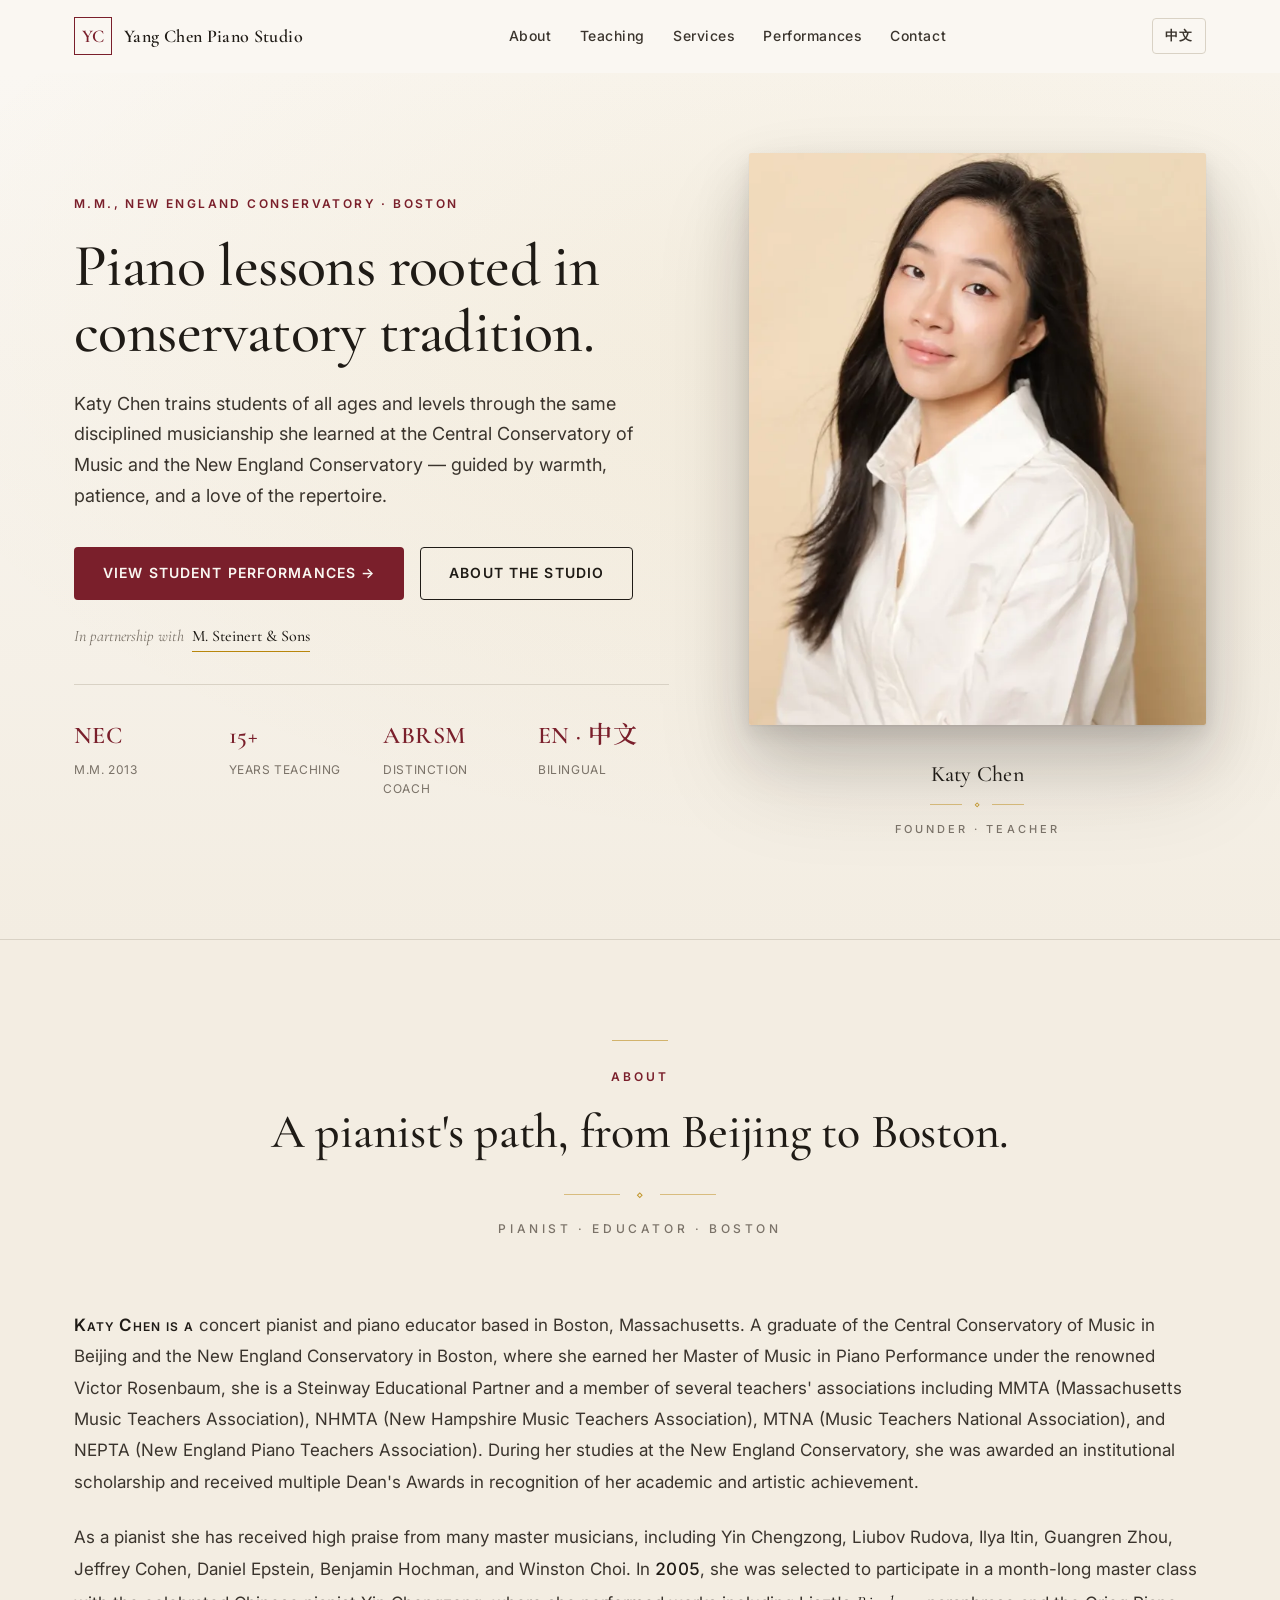
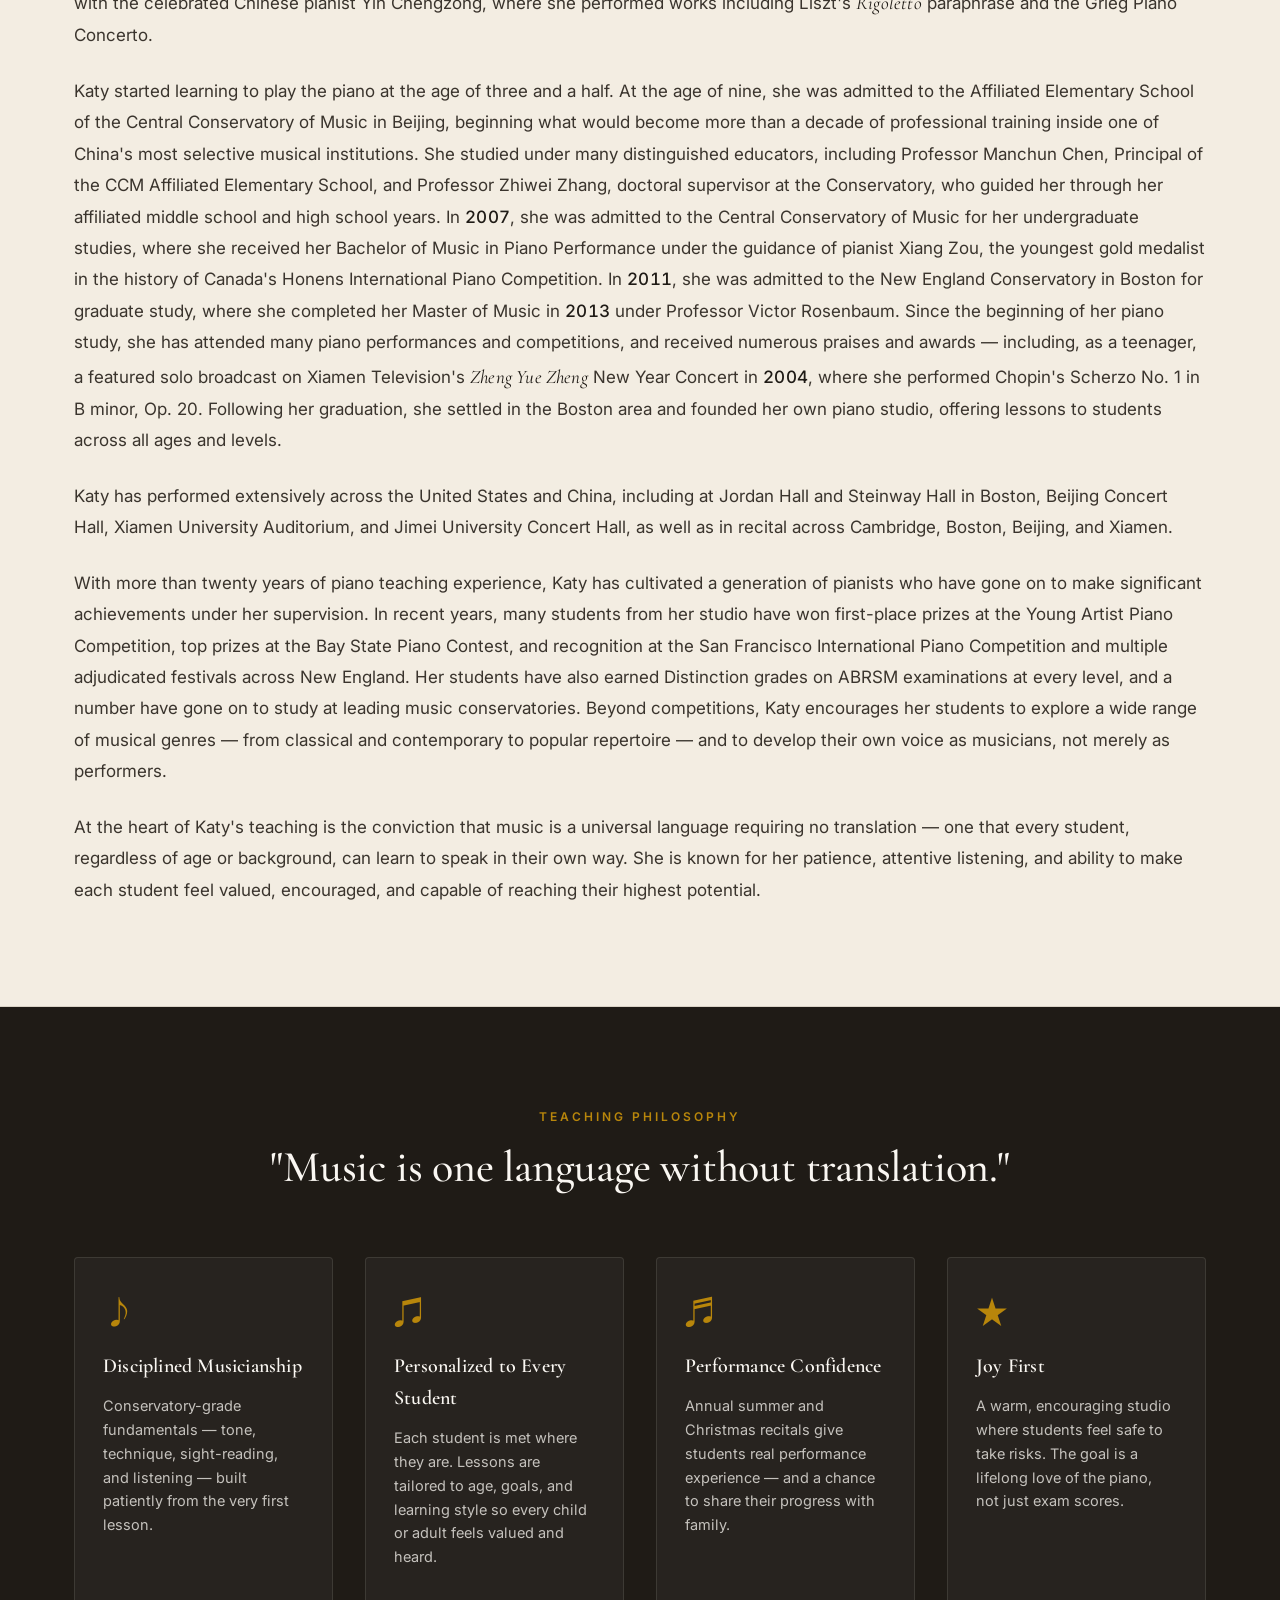
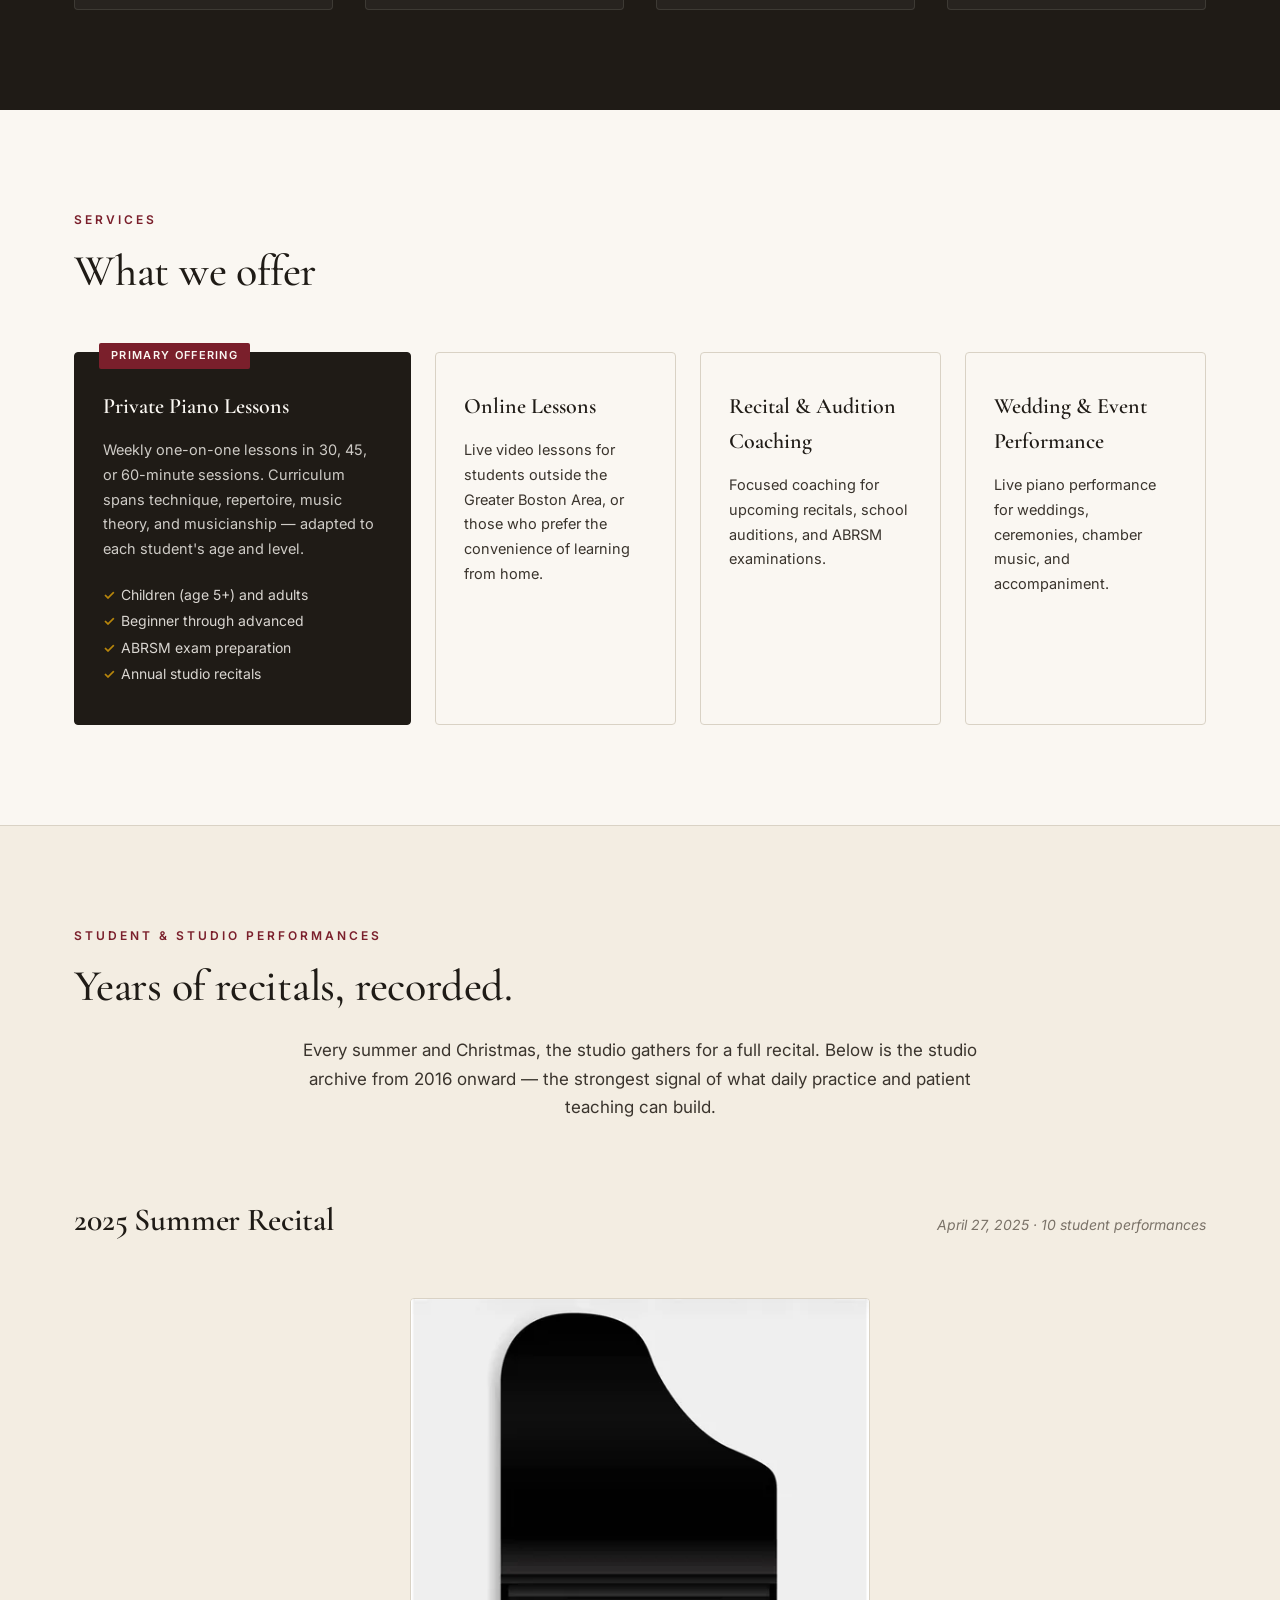
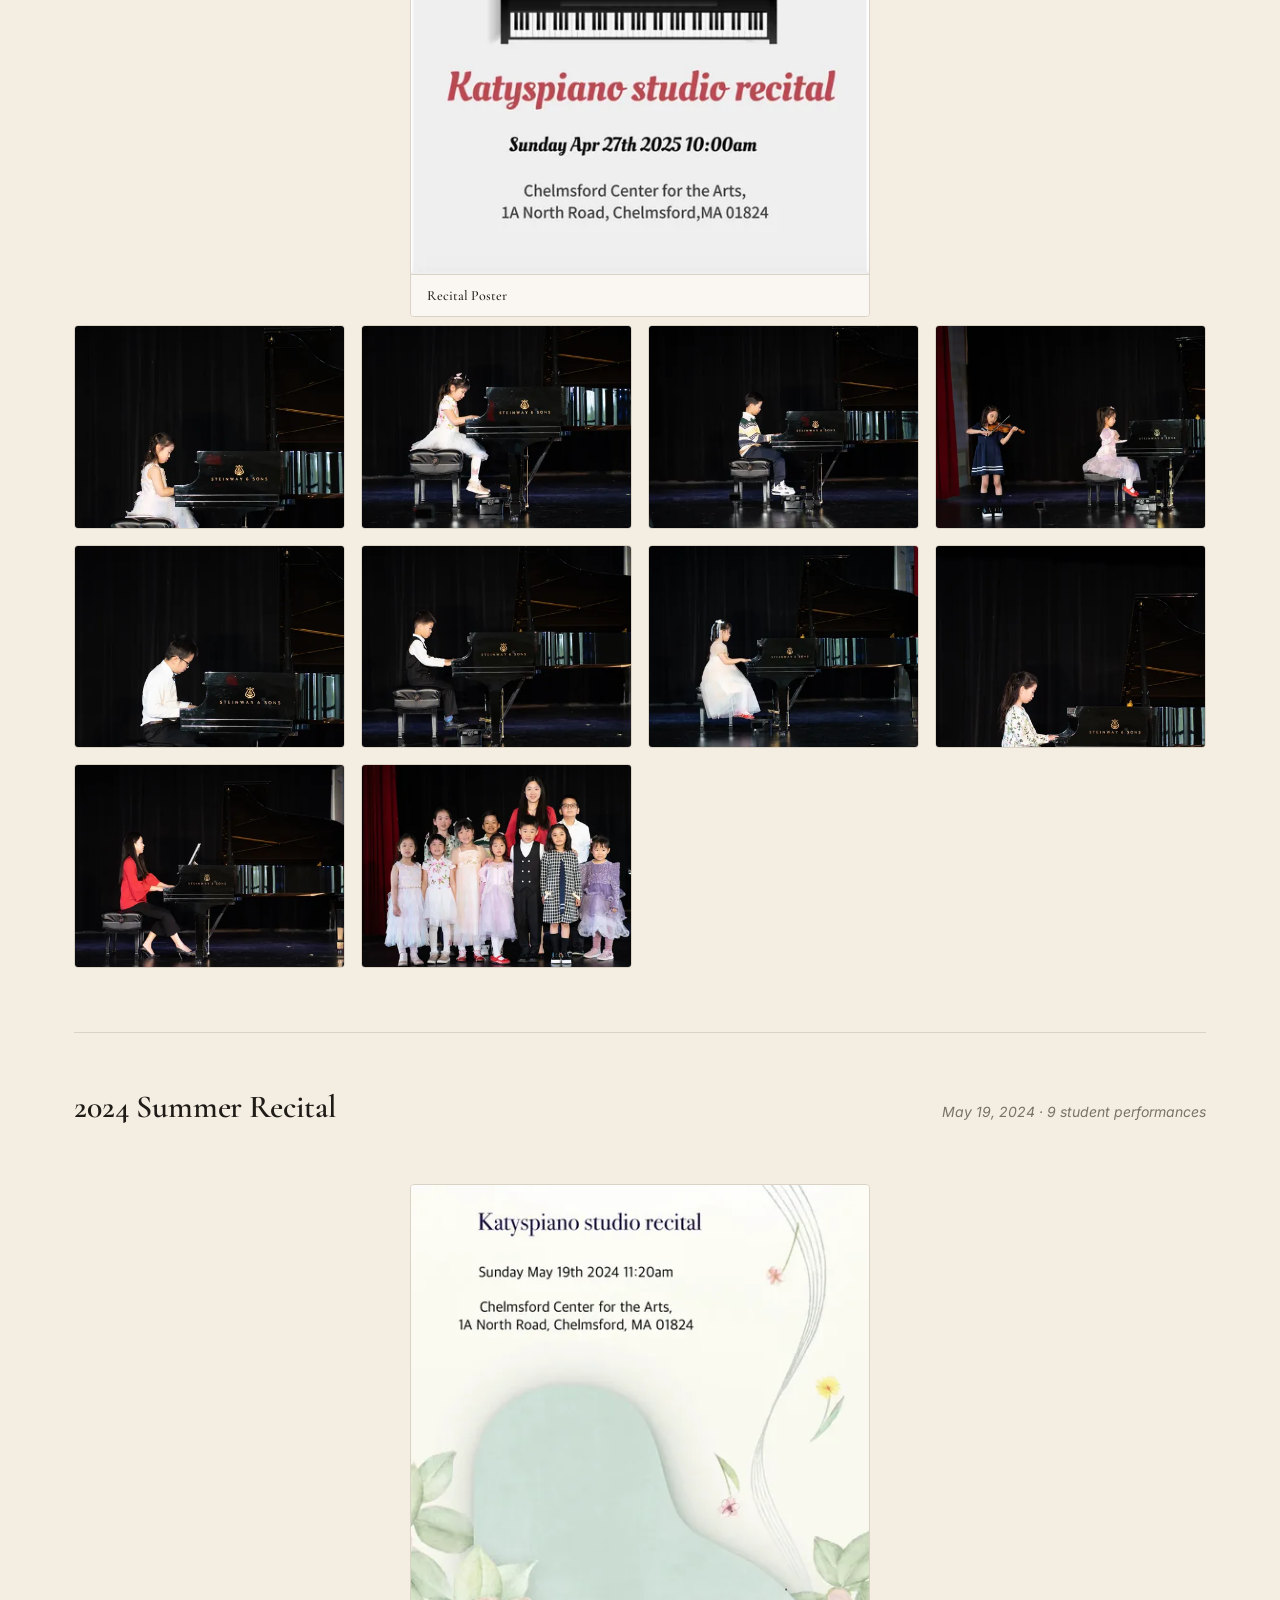
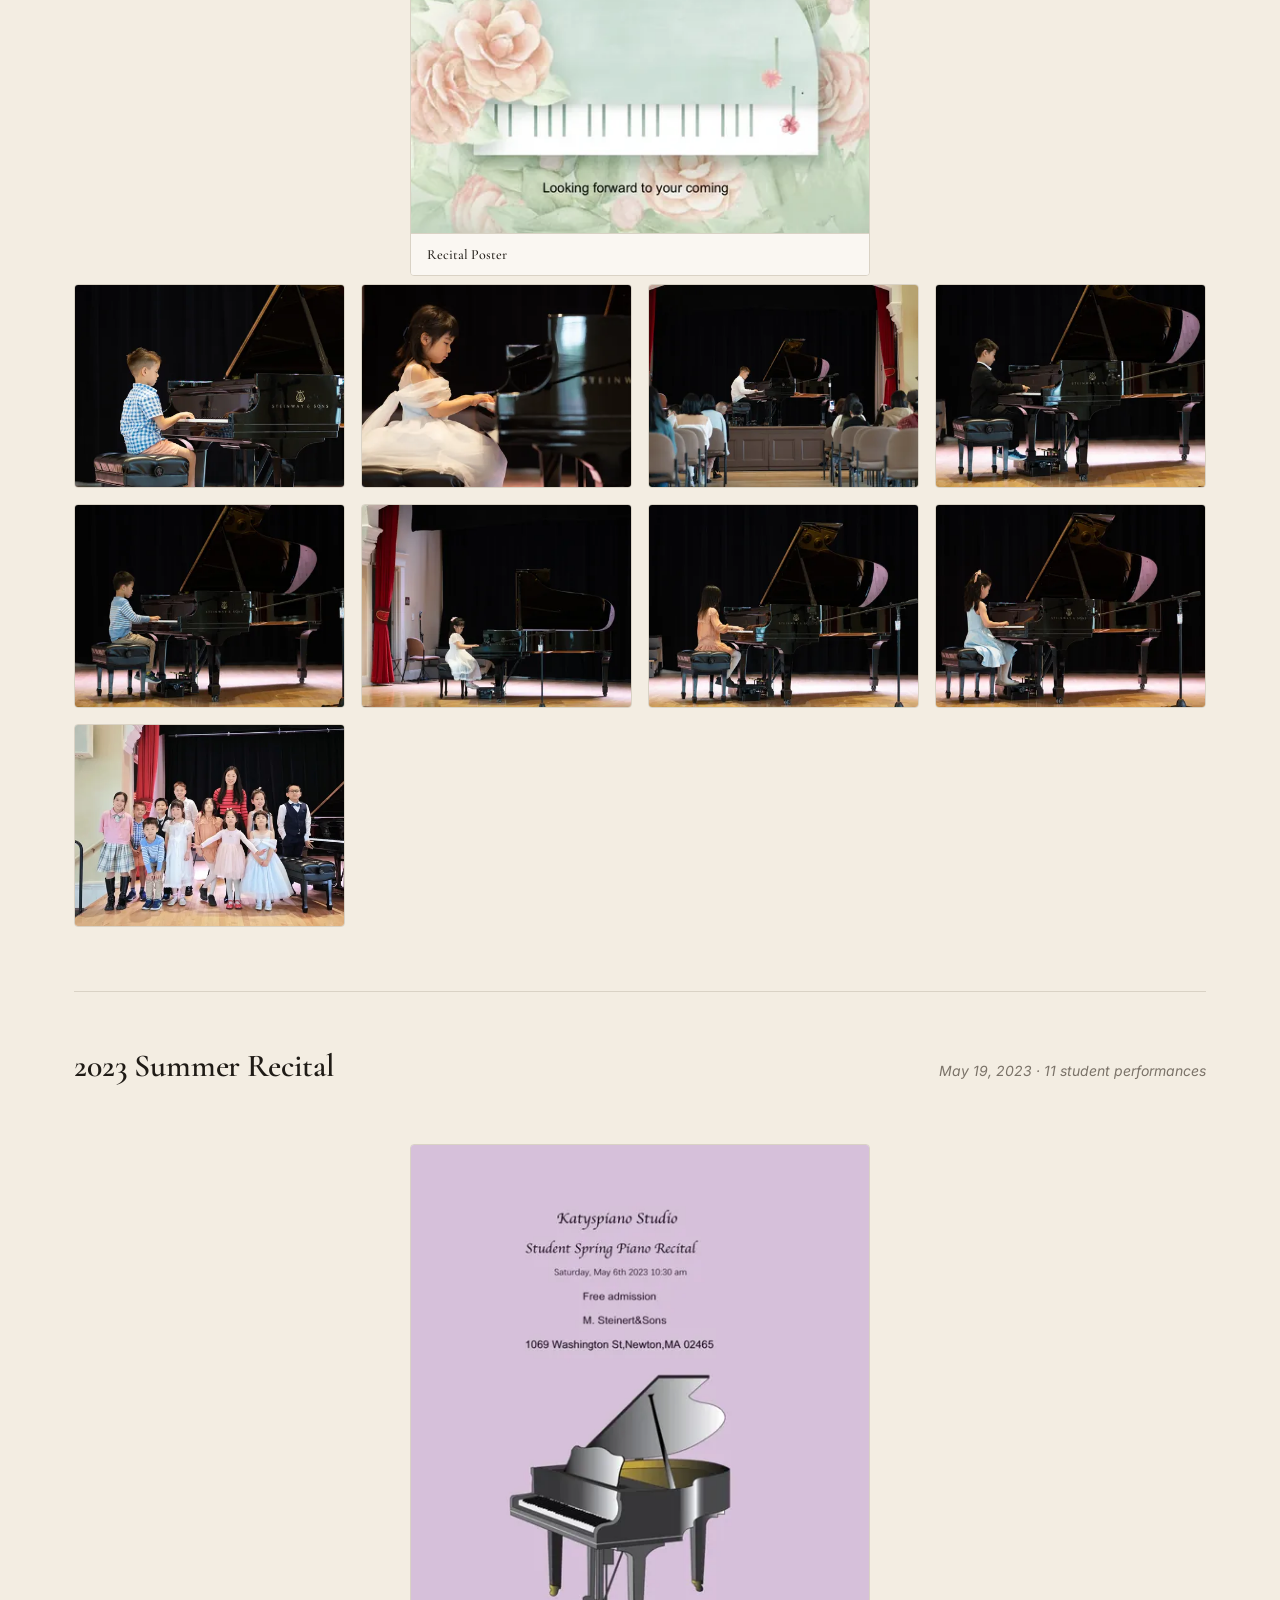
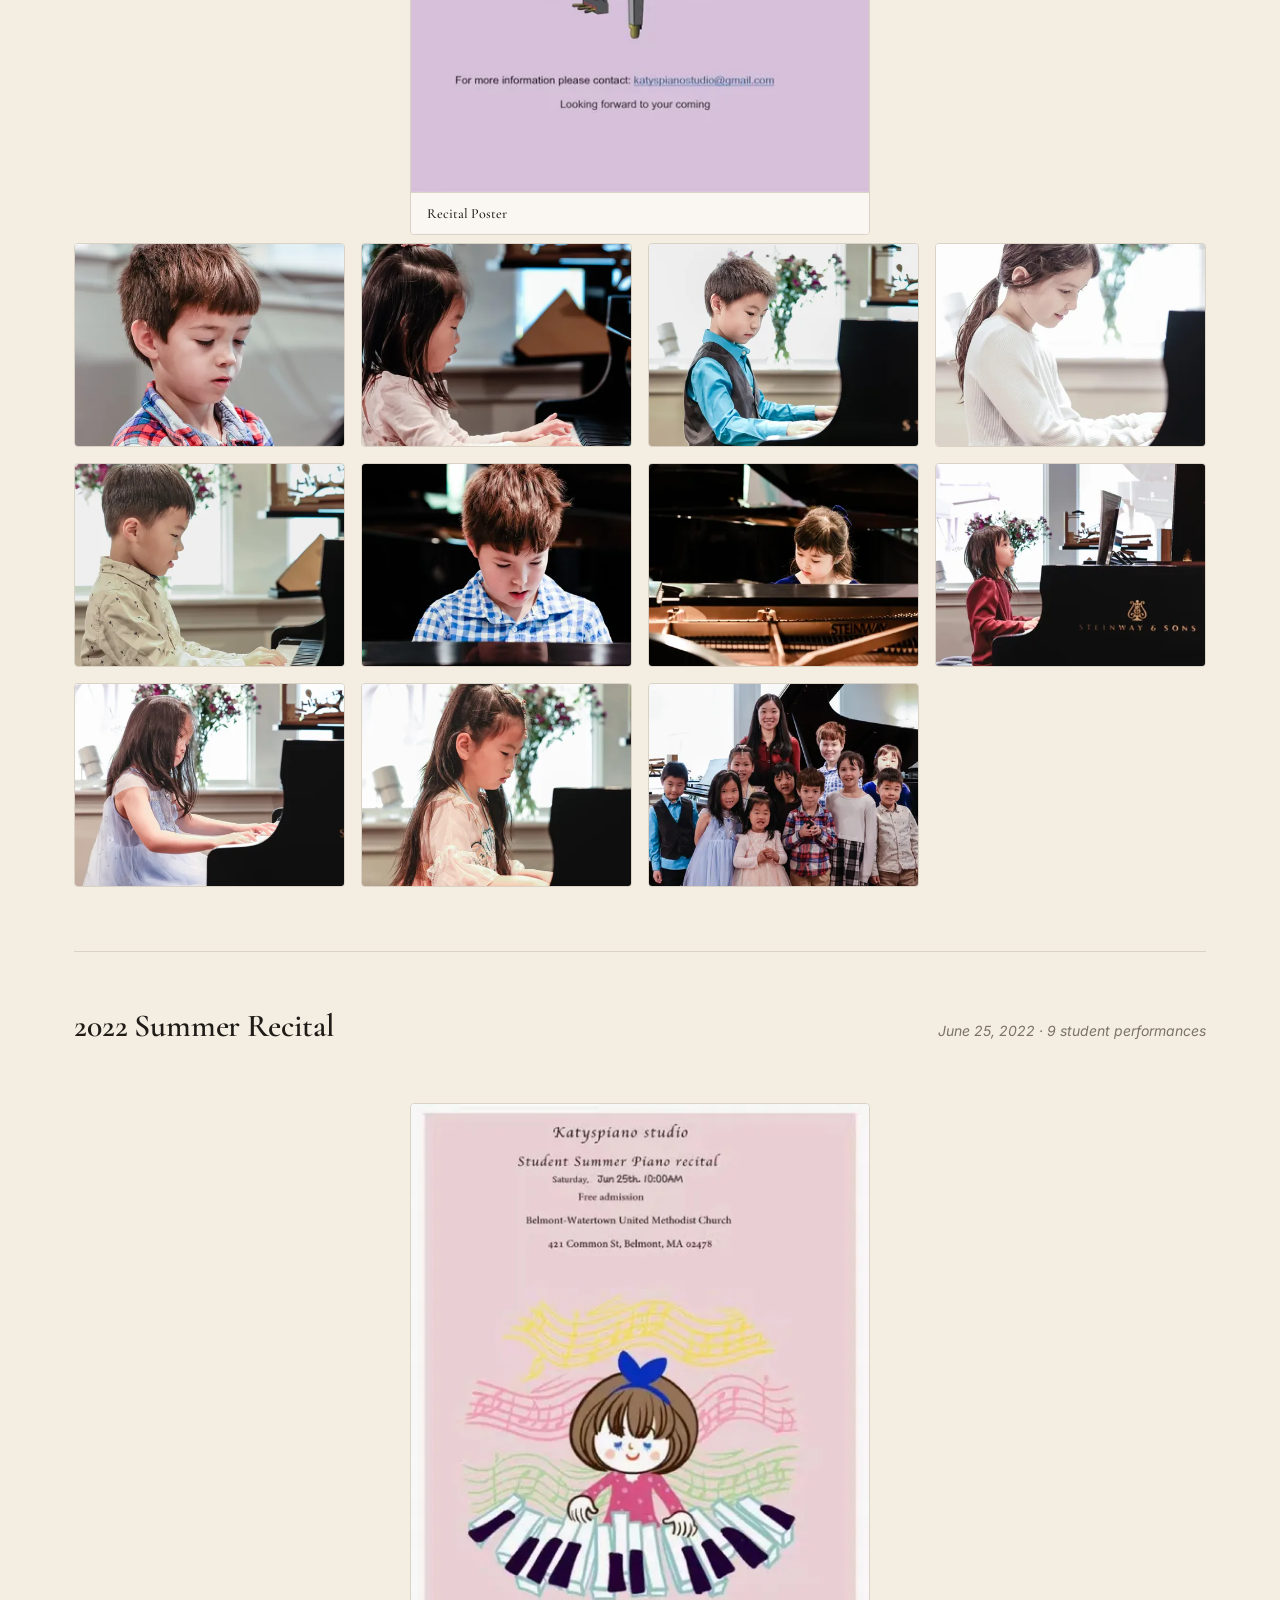
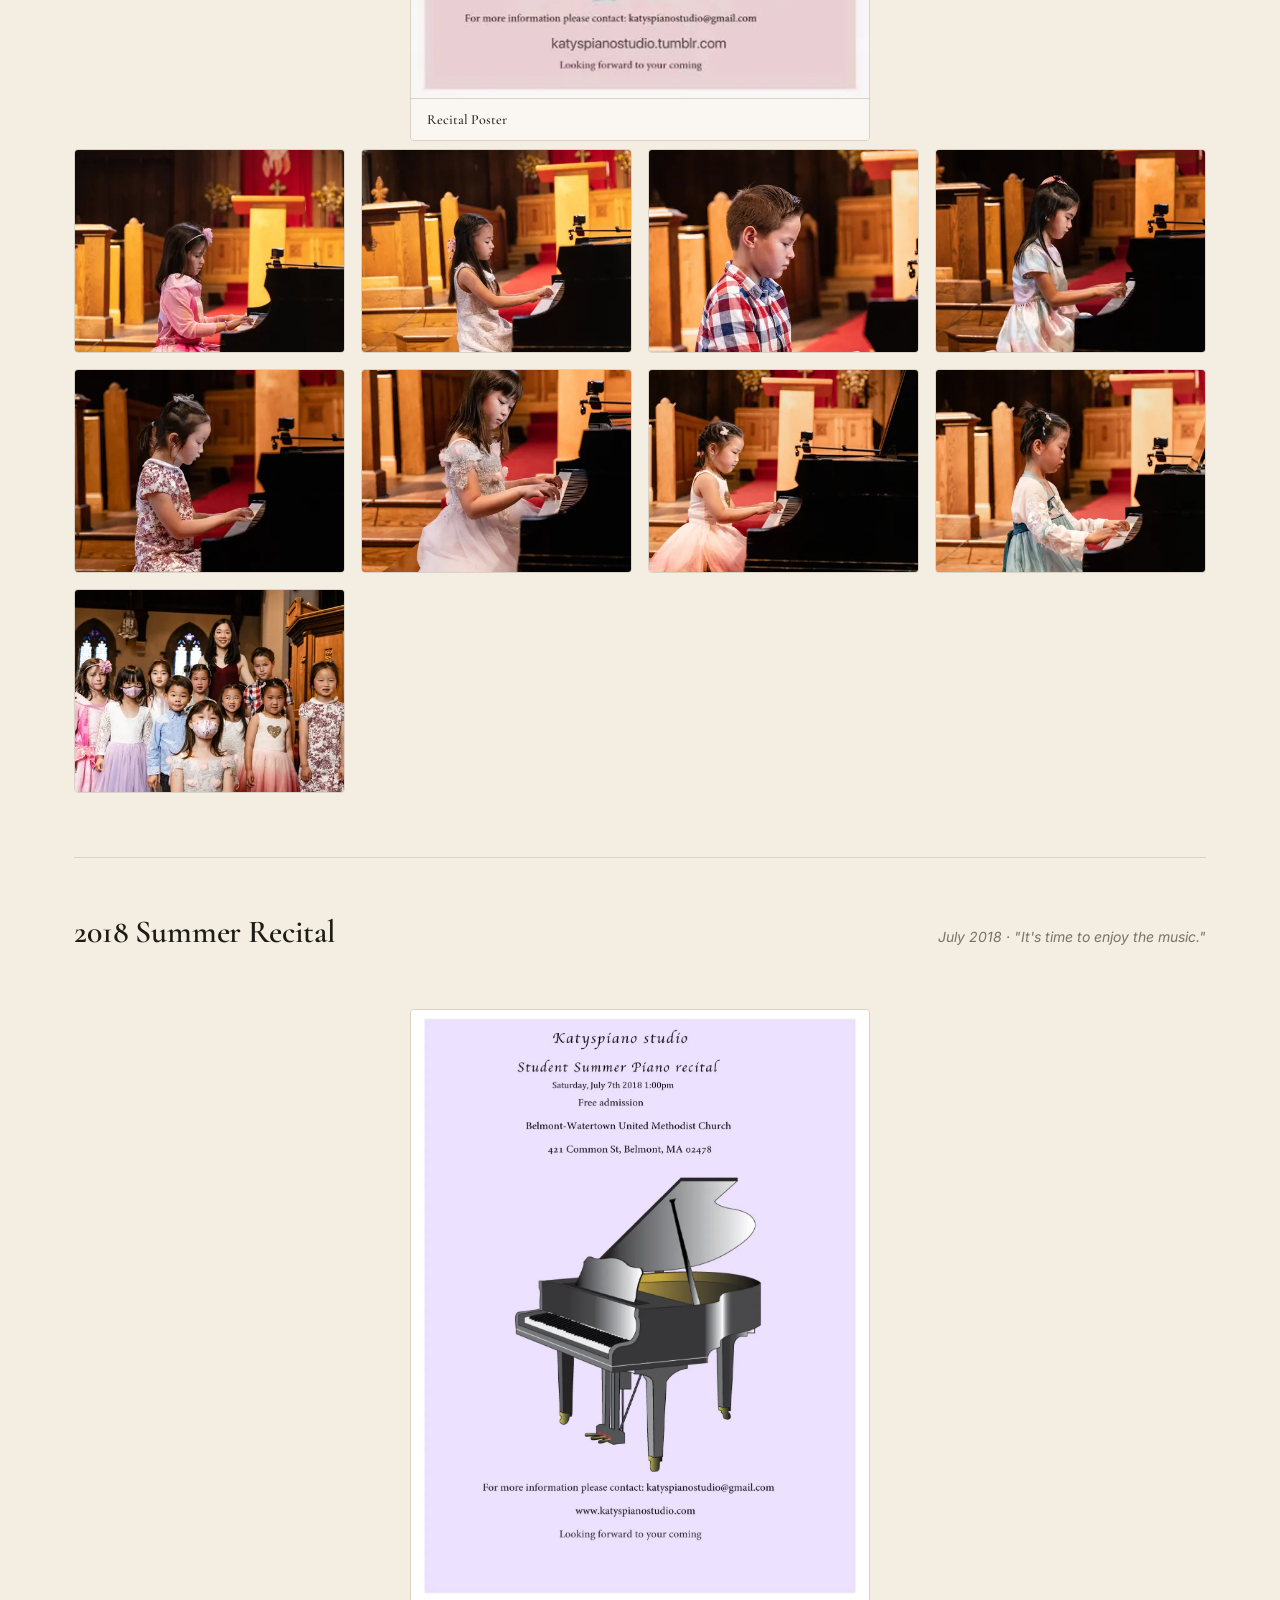
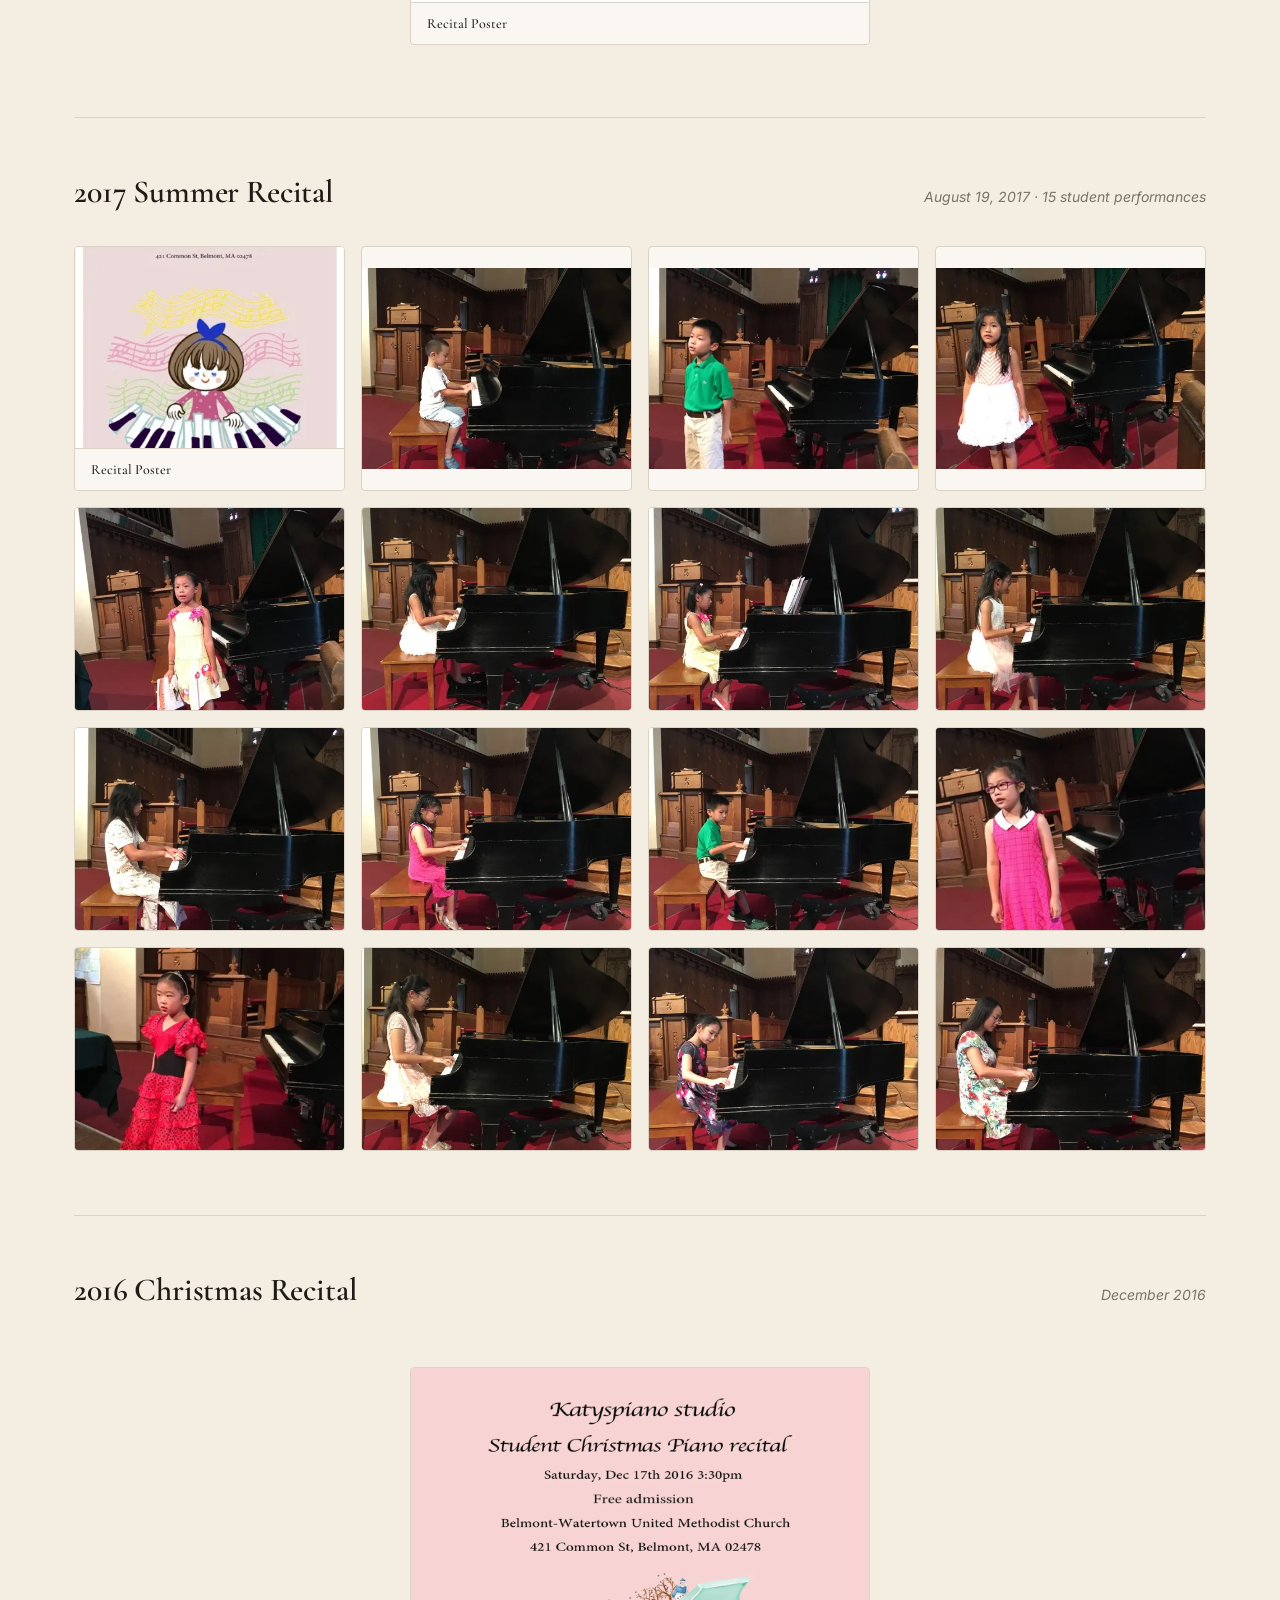
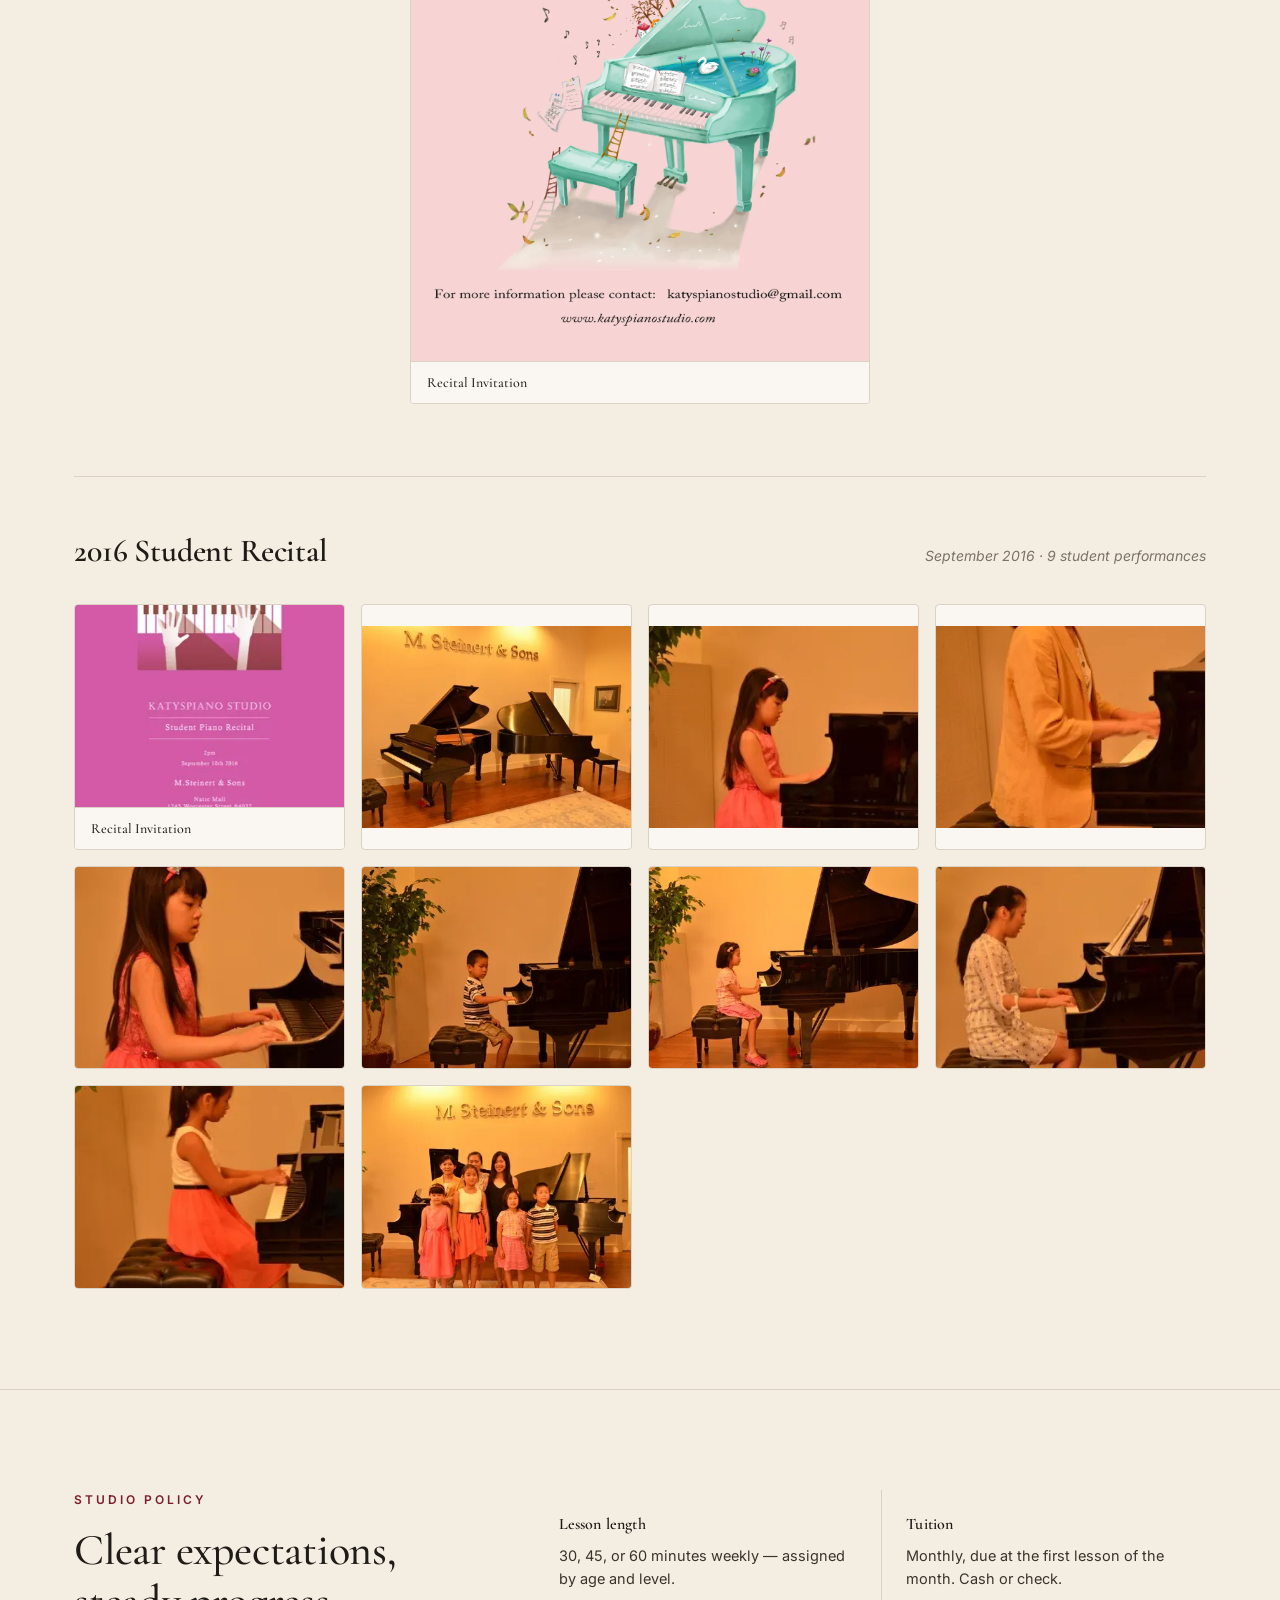
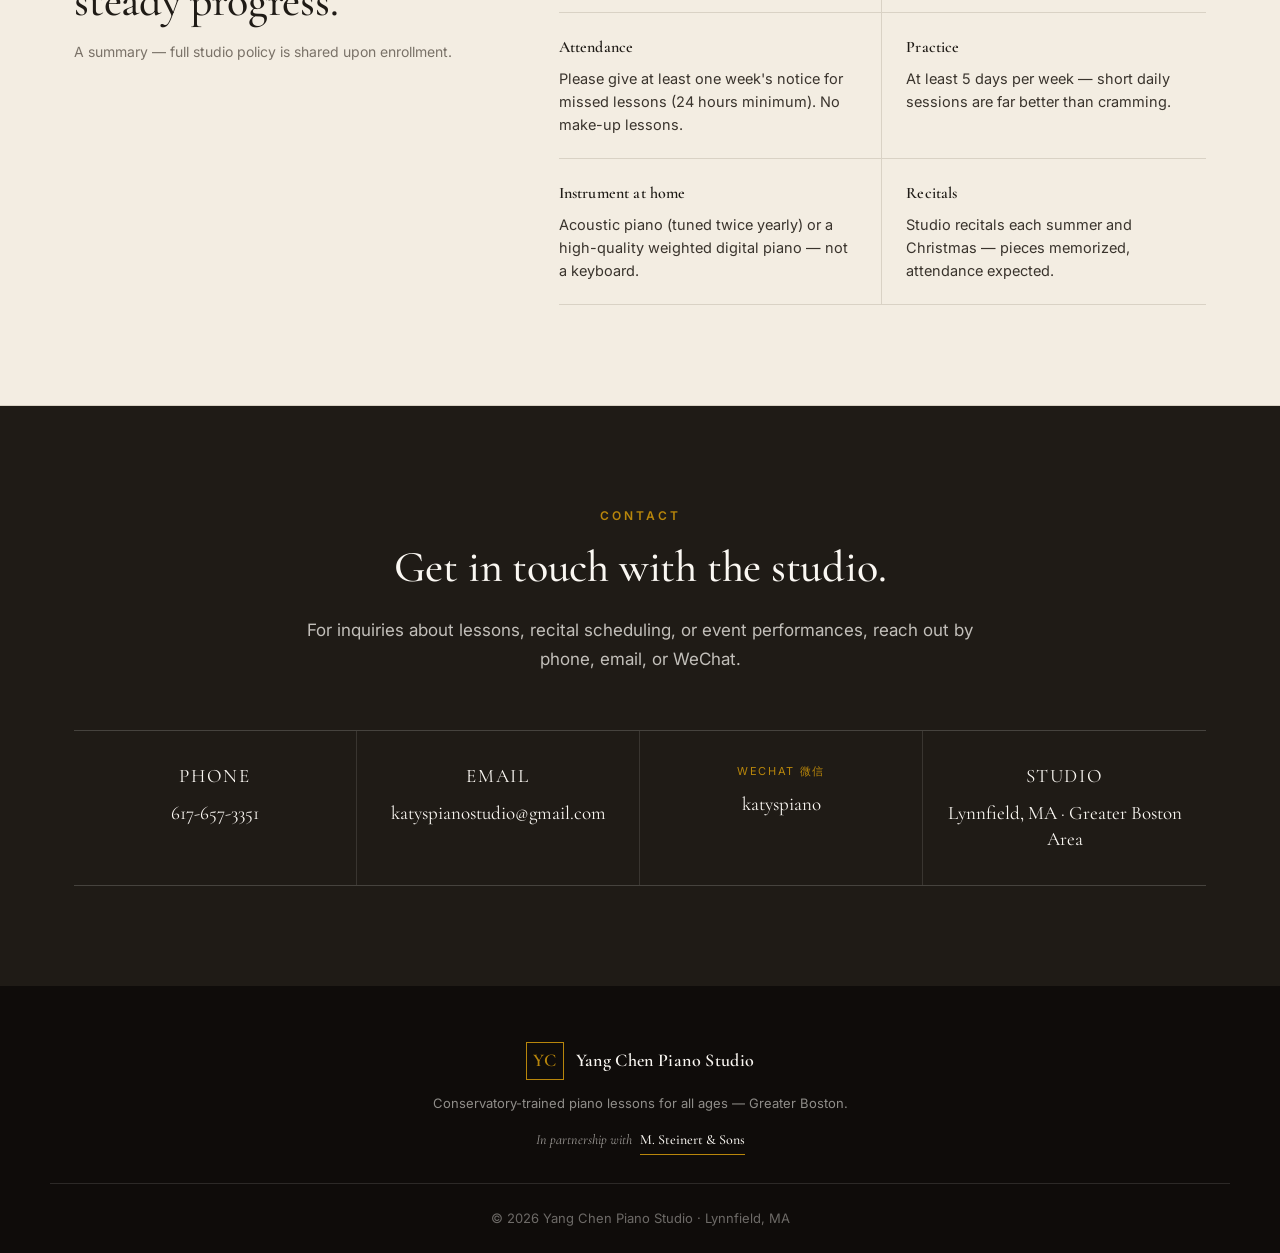
==== commit 7a808466: "Add files via upload" ====
--- a/index.html
+++ b/index.html
@@ -205,12 +205,12 @@
             <span class="lang-zh"><span class="lead-in">陈扬</span>（Katy Chen），旅美青年钢琴演奏家、钢琴教育家，现居美国波士顿。她毕业于北京中央音乐学院与美国新英格兰音乐学院，并在新英格兰音乐学院师从国际著名钢琴家 Victor Rosenbaum 教授，获得钢琴演奏硕士学位。她现为 Steinway 教育合作伙伴（Steinway Educational Partner），同时也是多个专业教师协会的成员，包括美国音乐教师协会 MTNA（Music Teachers National Association）、麻省音乐教师协会 MMTA（Massachusetts Music Teachers Association）、新罕布什尔州音乐教师协会 NHMTA（New Hampshire Music Teachers Association），以及新英格兰钢琴教师协会 NEPTA（New England Piano Teachers Association）。在新英格兰音乐学院攻读硕士学位期间，她获得学院颁发的奖学金，并多次荣获院长奖（Dean's Award），以表彰其在学术与艺术上的卓越表现。</span>
           </p>
           <p>
-            <span class="lang-en">As a pianist she has received high praise from many master musicians, including Yichen Zhong, Liubov Rudova, Ilya Itin, Guangren Zhou, Jeffrey Cohen, Daniel Epstein, Benjamin Hochman, and Winston Choi. In <span class="year">2005</span>, she was selected to participate in a month-long master class with the celebrated Chinese pianist Yin Chengzong, where she performed works including Liszt's <em>Rigoletto</em> paraphrase and the Grieg Piano Concerto.</span>
-            <span class="lang-zh">作为钢琴演奏家，她的演奏获得了众多国际钢琴大师的高度赞誉，包括钟以申、Liubov Rudova、Ilya Itin、周广仁、Jeffrey Cohen、Daniel Epstein、Benjamin Hochman 以及 Winston Choi 等多位音乐界名家。<span class="year">2005 年</span>，她获邀参加著名钢琴家殷承宗大师班为期一个月的专业学习，期间演奏了李斯特根据威尔第歌剧《弄臣》改编的钢琴改编曲，以及格里格钢琴协奏曲等作品。</span>
-          </p>
-          <p>
-            <span class="lang-en">Katy started learning to play the piano at the age of three and a half. At the age of nine, she was admitted to the Affiliated Elementary School of the Central Conservatory of Music in Beijing, beginning what would become more than a decade of professional training inside one of China's most selective musical institutions. She studied under many distinguished educators, including Professor Manchun Chen, then Principal of the CCM Affiliated Elementary School, and Professor Zhiwei Zhang, doctoral supervisor at the Conservatory, who guided her through her affiliated middle school and high school years. In <span class="year">2007</span>, she was admitted to the Central Conservatory of Music for her undergraduate studies, where she received her Bachelor of Music in Piano Performance under the guidance of pianist Xiang Zou, the youngest gold medalist in the history of Canada's Honens International Piano Competition. In <span class="year">2011</span>, she was admitted to the New England Conservatory in Boston for graduate study, where she completed her Master of Music in <span class="year">2013</span> under Professor Victor Rosenbaum. Since the beginning of her piano study, she has attended many piano performances and competitions, and received numerous praises and awards — including, as a teenager, a featured solo broadcast on Xiamen Television's <em>Zheng Yue Zheng</em> New Year Concert in <span class="year">2004</span>, where she performed Chopin's Scherzo No. 1 in B minor, Op. 20. Following her graduation, she settled in the Boston area and founded her own piano studio, offering lessons to students across all ages and levels.</span>
-            <span class="lang-zh">陈扬三岁半开始学习钢琴。九岁时，她考入中央音乐学院附属小学，自此开启了她在中国最具选拔性的音乐学府之一长达十余年的专业训练生涯。在求学期间，她先后师从多位杰出的音乐教育家，包括时任中央音乐学院附小校长的陈曼春教授，以及中央音乐学院博士生导师张志玮教授——后者陪伴她度过了附中、高中阶段的学习岁月。<span class="year">2007 年</span>，她考入中央音乐学院本科，师从加拿大赫奈斯（Honens）国际钢琴大赛最年轻金奖得主——青年钢琴家邹翔教授，并获得钢琴演奏专业学士学位。<span class="year">2011 年</span>，她赴美国波士顿的新英格兰音乐学院攻读研究生学位，并于 <span class="year">2013 年</span>师从 Victor Rosenbaum 教授完成钢琴演奏硕士学位。自习琴以来，她多次参加各类钢琴演出与比赛，屡获嘉奖与赞誉。其中尤为令人难忘的是 <span class="year">2004 年</span>，她作为青少年钢琴新秀受邀登上厦门市政府宣传部与厦门电视台联合主办的《正月正音乐会》，以肖邦《b 小调第一号谐谑曲》（作品 20 号）独奏开场，通过电视向全市观众现场直播。完成学业之后，她定居波士顿地区，创办了自己的私人钢琴工作室，为各个年龄段、各种程度的学生提供专业的钢琴教学。</span>
+            <span class="lang-en">As a pianist she has received high praise from many master musicians, including Yin Chengzong, Liubov Rudova, Ilya Itin, Guangren Zhou, Jeffrey Cohen, Daniel Epstein, Benjamin Hochman, and Winston Choi. In <span class="year">2005</span>, she was selected to participate in a month-long master class with the celebrated Chinese pianist Yin Chengzong, where she performed works including Liszt's <em>Rigoletto</em> paraphrase and the Grieg Piano Concerto.</span>
+            <span class="lang-zh">作为钢琴演奏家，她的演奏获得了众多国际钢琴大师的高度赞誉，包括殷承宗、Liubov Rudova、Ilya Itin、周广仁、Jeffrey Cohen、Daniel Epstein、Benjamin Hochman 以及 Winston Choi 等多位音乐界名家。<span class="year">2005 年</span>，她获邀参加著名钢琴家殷承宗大师班为期一个月的专业学习，期间演奏了李斯特根据威尔第歌剧《弄臣》改编的钢琴改编曲，以及格里格钢琴协奏曲等作品。</span>
+          </p>
+          <p>
+            <span class="lang-en">Katy started learning to play the piano at the age of three and a half. At the age of nine, she was admitted to the Affiliated Elementary School of the Central Conservatory of Music in Beijing, beginning what would become more than a decade of professional training inside one of China's most selective musical institutions. She studied under many distinguished educators, including Professor Manchun Chen, Principal of the CCM Affiliated Elementary School, and Professor Zhiwei Zhang, doctoral supervisor at the Conservatory, who guided her through her affiliated middle school and high school years. In <span class="year">2007</span>, she was admitted to the Central Conservatory of Music for her undergraduate studies, where she received her Bachelor of Music in Piano Performance under the guidance of pianist Xiang Zou, the youngest gold medalist in the history of Canada's Honens International Piano Competition. In <span class="year">2011</span>, she was admitted to the New England Conservatory in Boston for graduate study, where she completed her Master of Music in <span class="year">2013</span> under Professor Victor Rosenbaum. Since the beginning of her piano study, she has attended many piano performances and competitions, and received numerous praises and awards — including, as a teenager, a featured solo broadcast on Xiamen Television's <em>Zheng Yue Zheng</em> New Year Concert in <span class="year">2004</span>, where she performed Chopin's Scherzo No. 1 in B minor, Op. 20. Following her graduation, she settled in the Boston area and founded her own piano studio, offering lessons to students across all ages and levels.</span>
+            <span class="lang-zh">陈扬三岁半开始学习钢琴。九岁时，她考入中央音乐学院附属小学，自此开启了她在中国专业音乐教育的最高学府长达十余年的专业训练生涯。在求学期间，她先后师从多位杰出的音乐教育家，包括中央音乐学院附小校长的陈曼春教授，以及中央音乐学院博士生导师张志玮教授。<span class="year">2007 年</span>，她考入中央音乐学院本科，师从加拿大赫奈斯（Honens）国际钢琴大赛最年轻金奖得主——青年钢琴家邹翔教授，并获得钢琴演奏专业学士学位。<span class="year">2011 年</span>，她赴美国波士顿的新英格兰音乐学院攻读研究生学位，并于 <span class="year">2013 年</span>师从 Victor Rosenbaum 教授完成钢琴演奏硕士学位。自习琴以来，她多次参加各类钢琴演出与比赛，屡获嘉奖与赞誉。其中尤为令人难忘的是 <span class="year">2004 年</span>，她作为青少年钢琴新秀受邀登上厦门市政府宣传部与厦门电视台联合主办的《正月正音乐会》，以肖邦《b 小调第一号谐谑曲》（作品 20 号）独奏开场，通过电视向全市观众现场直播。完成学业之后，她定居波士顿地区，创办了自己的私人钢琴工作室，为各个年龄段、各种程度的学生提供专业的钢琴教学。</span>
           </p>
           <p>
             <span class="lang-en">Katy has performed extensively across the United States and China, including at Jordan Hall and Steinway Hall in Boston, Beijing Concert Hall, Xiamen University Auditorium, and Jimei University Concert Hall, as well as in recital across Cambridge, Boston, Beijing, and Xiamen.</span>
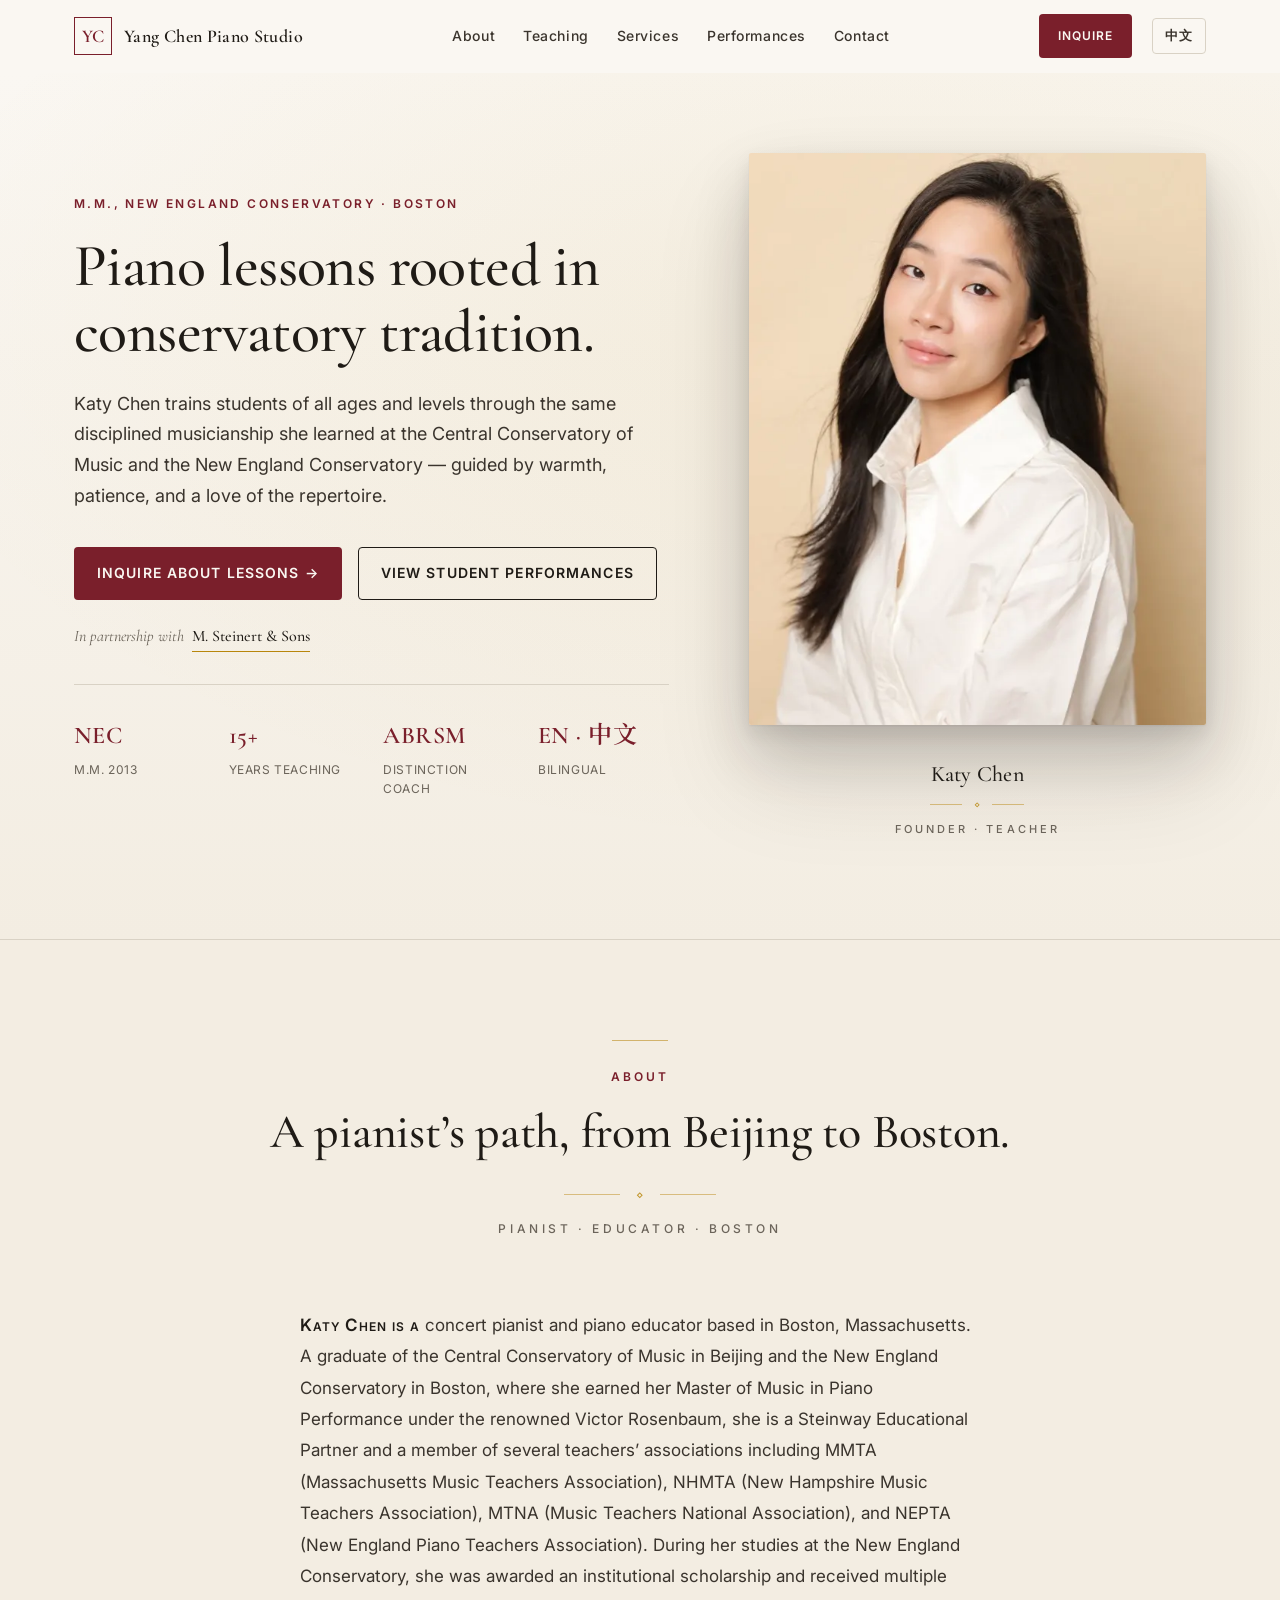
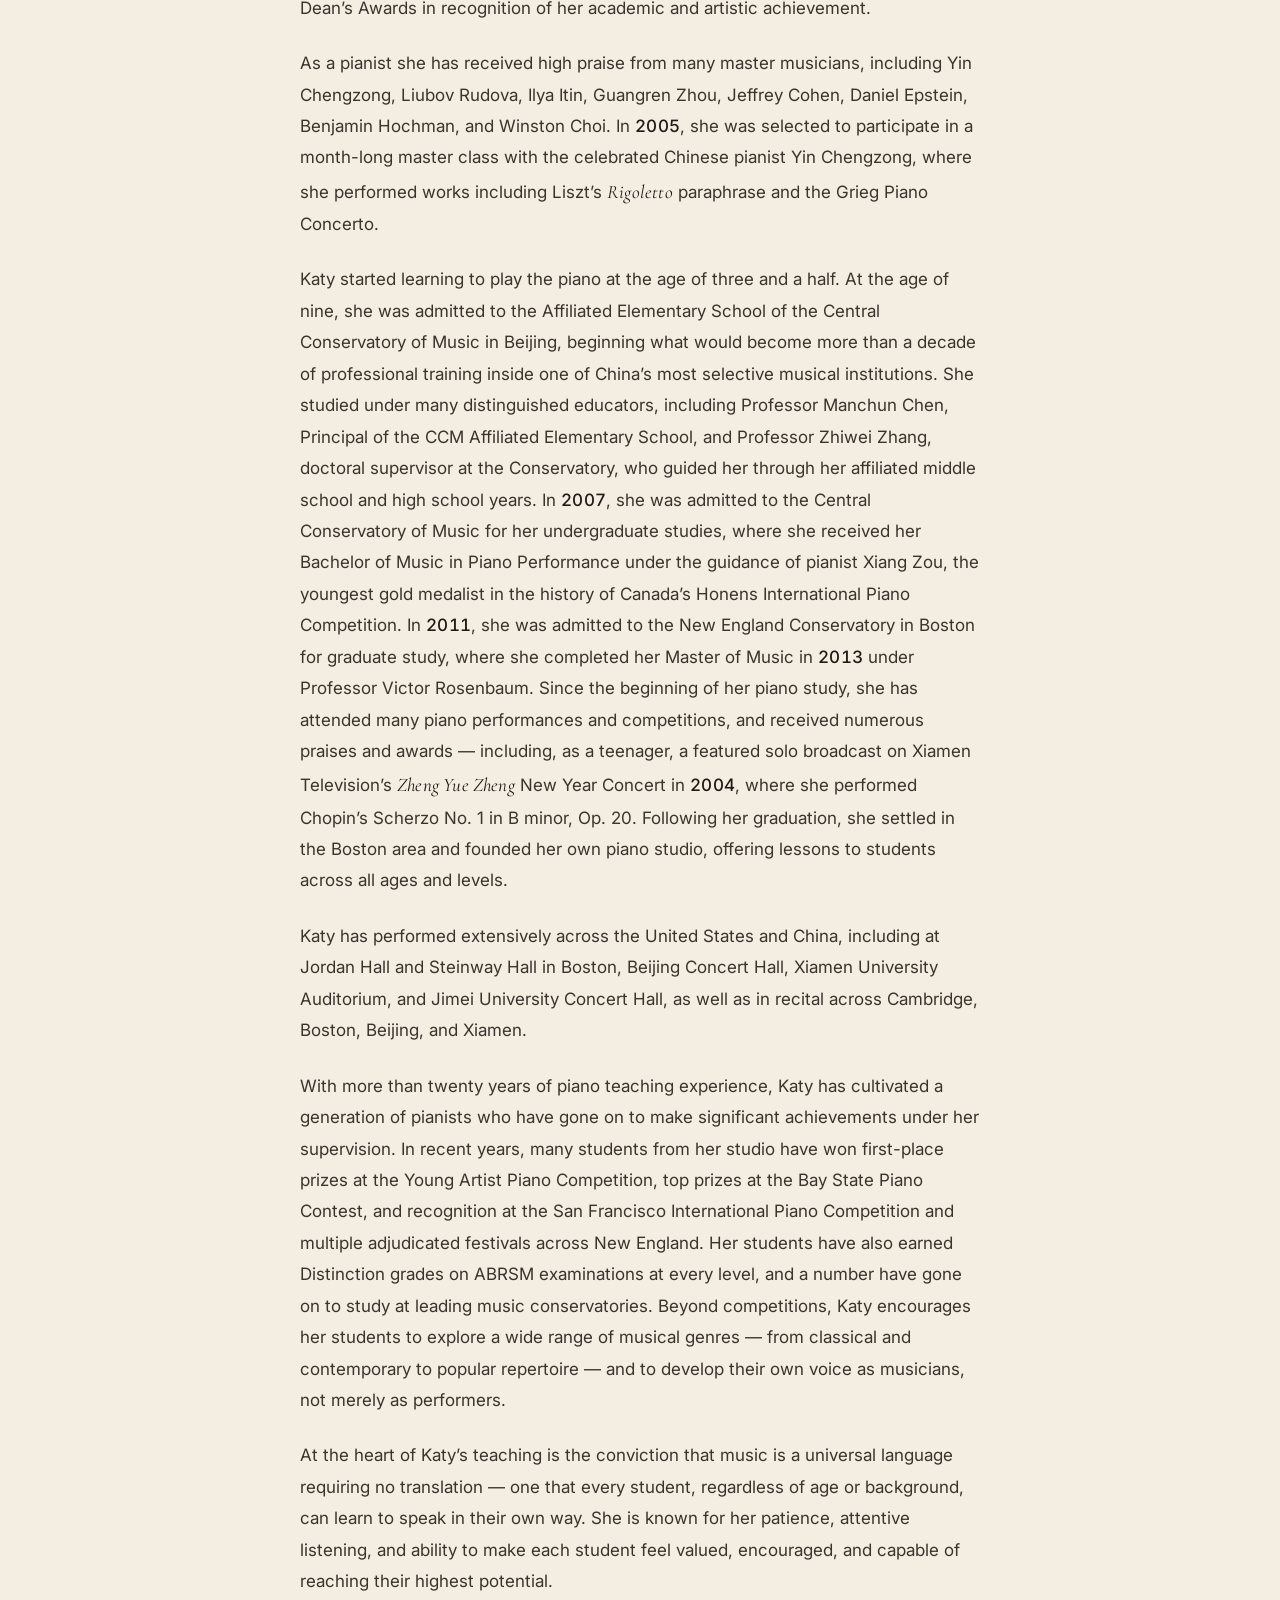
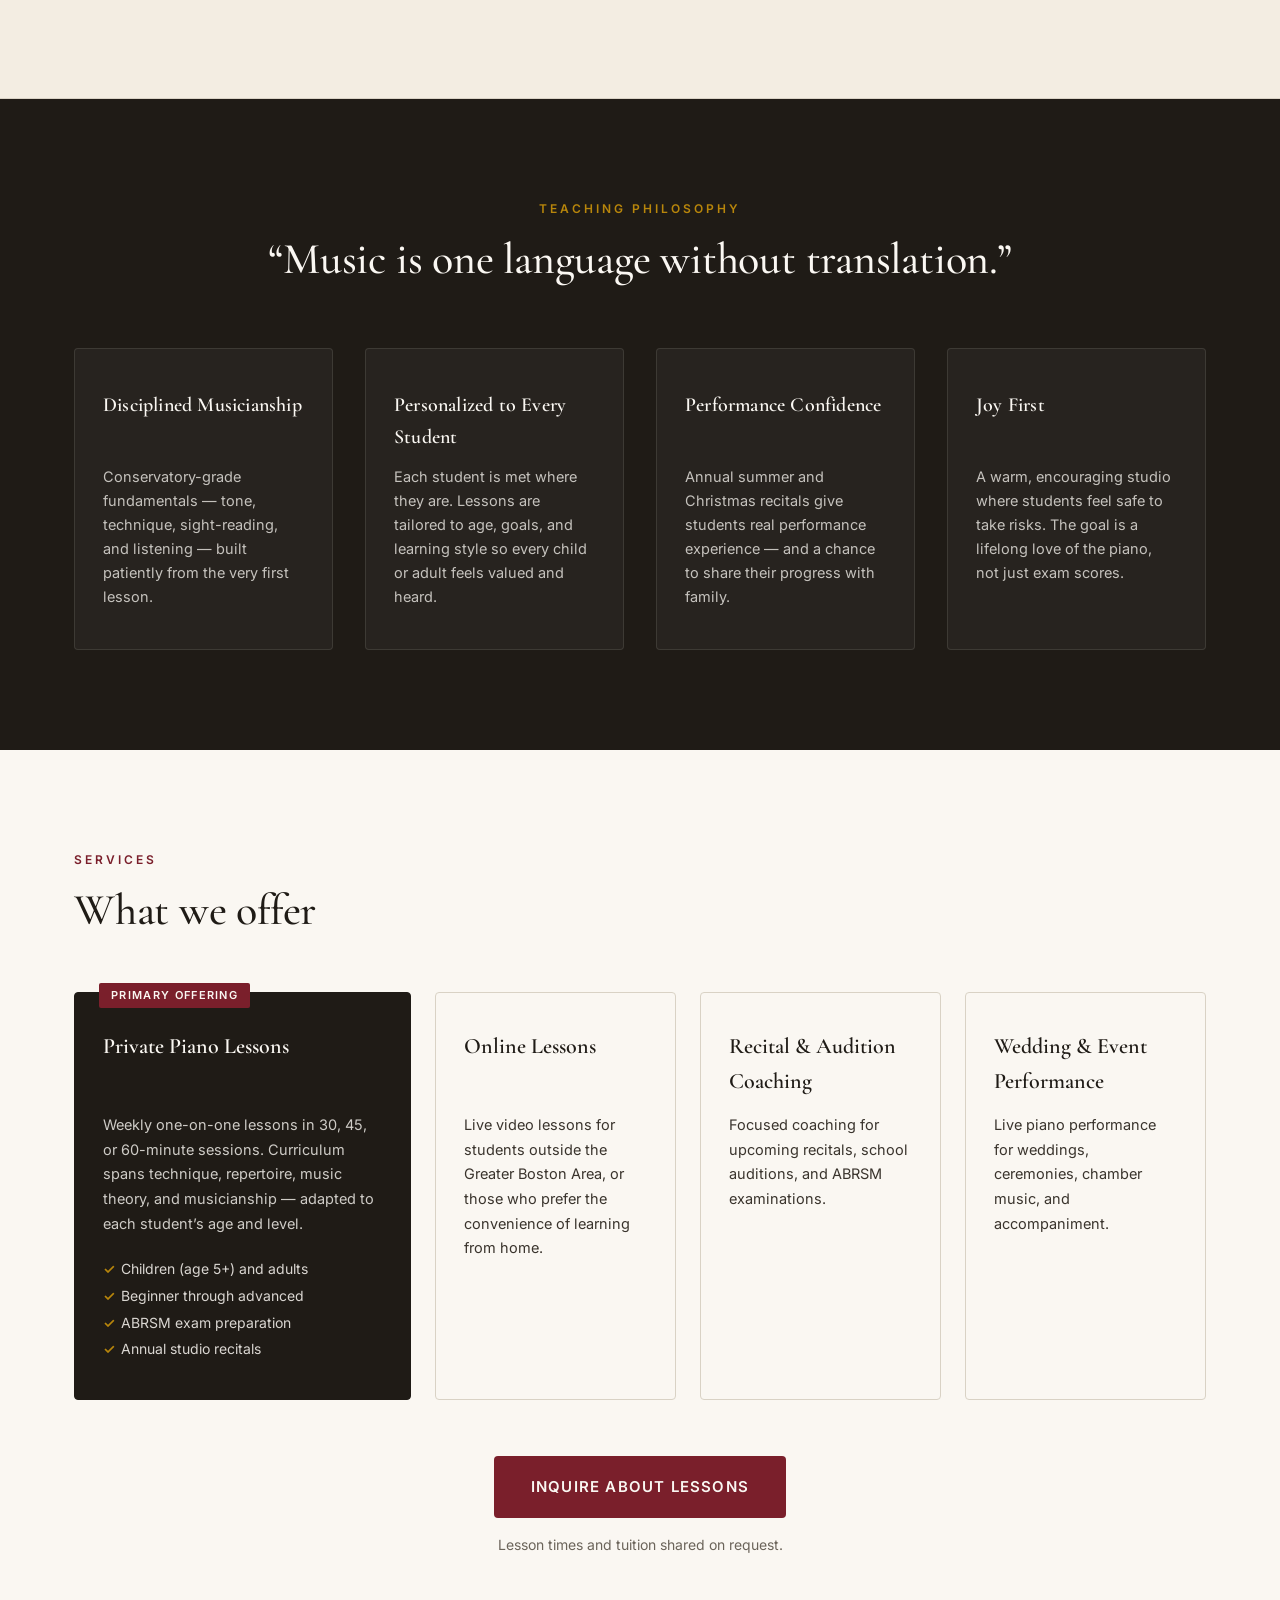
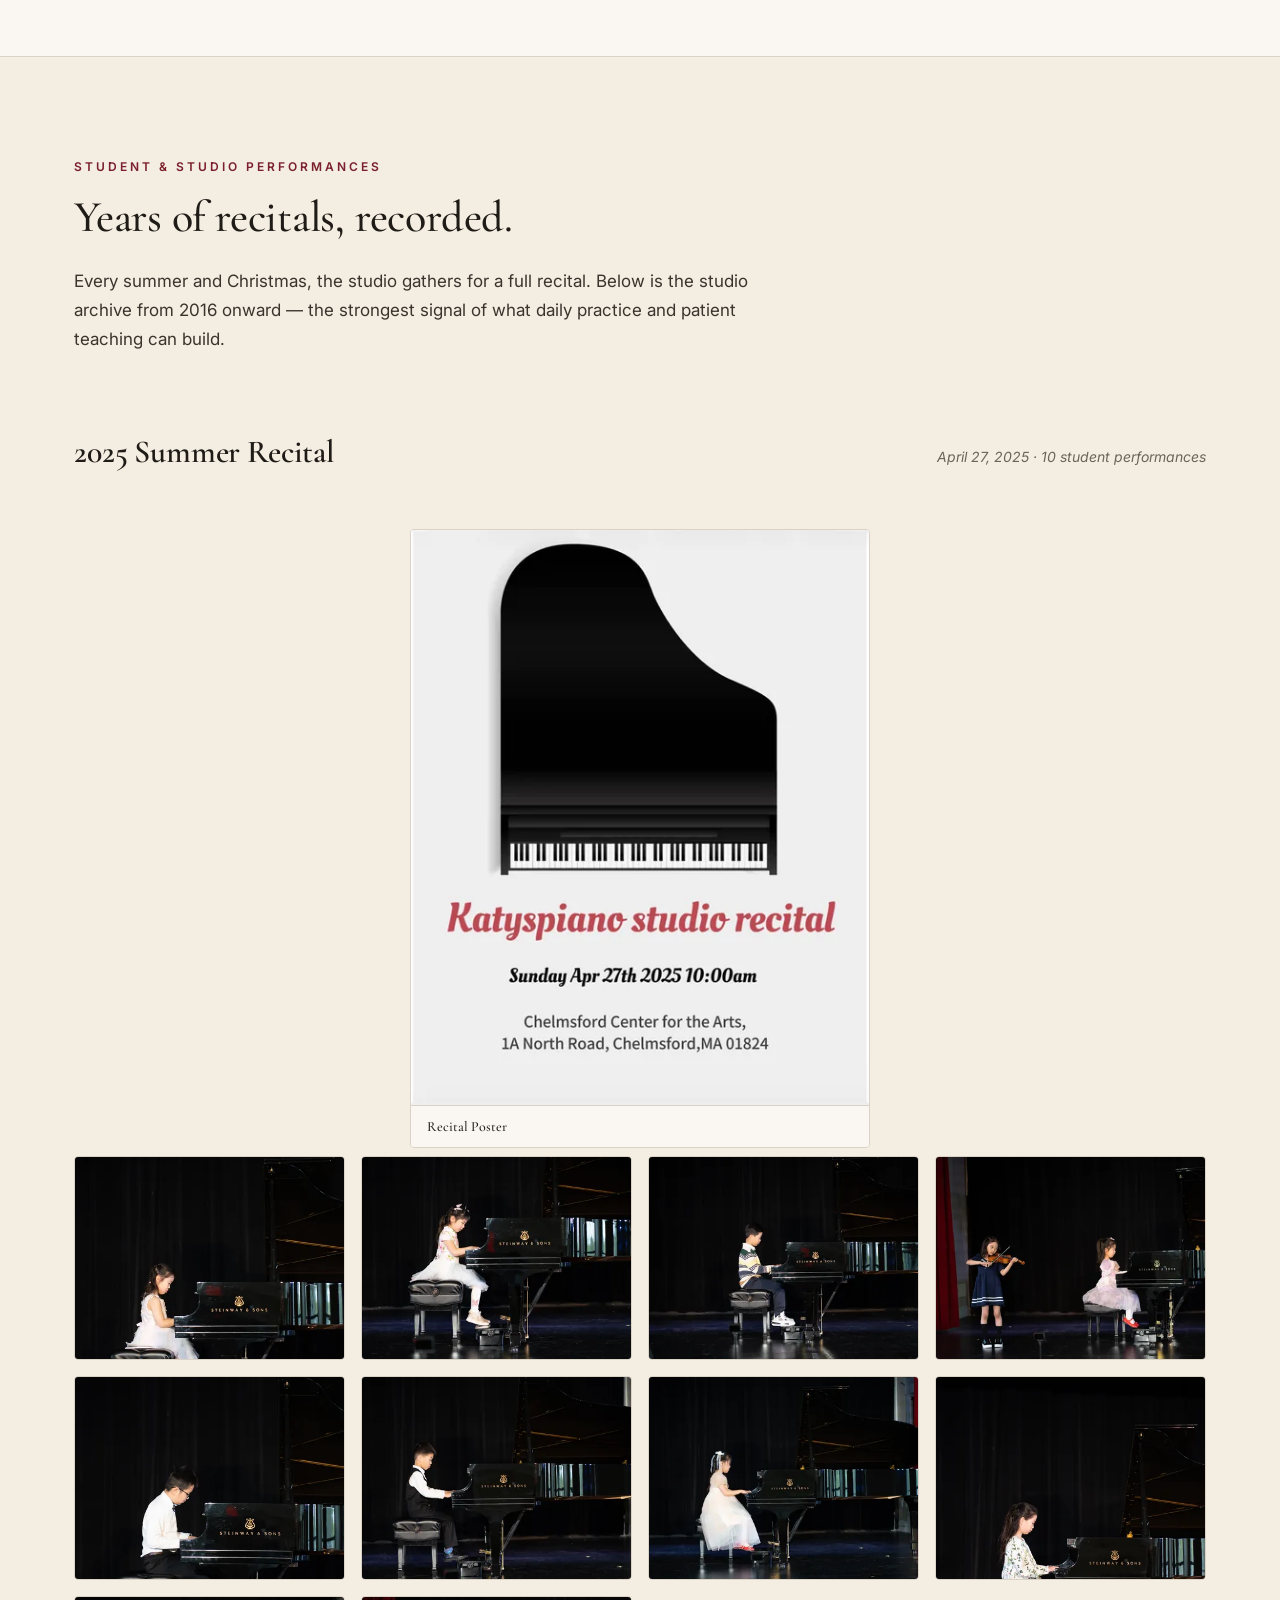
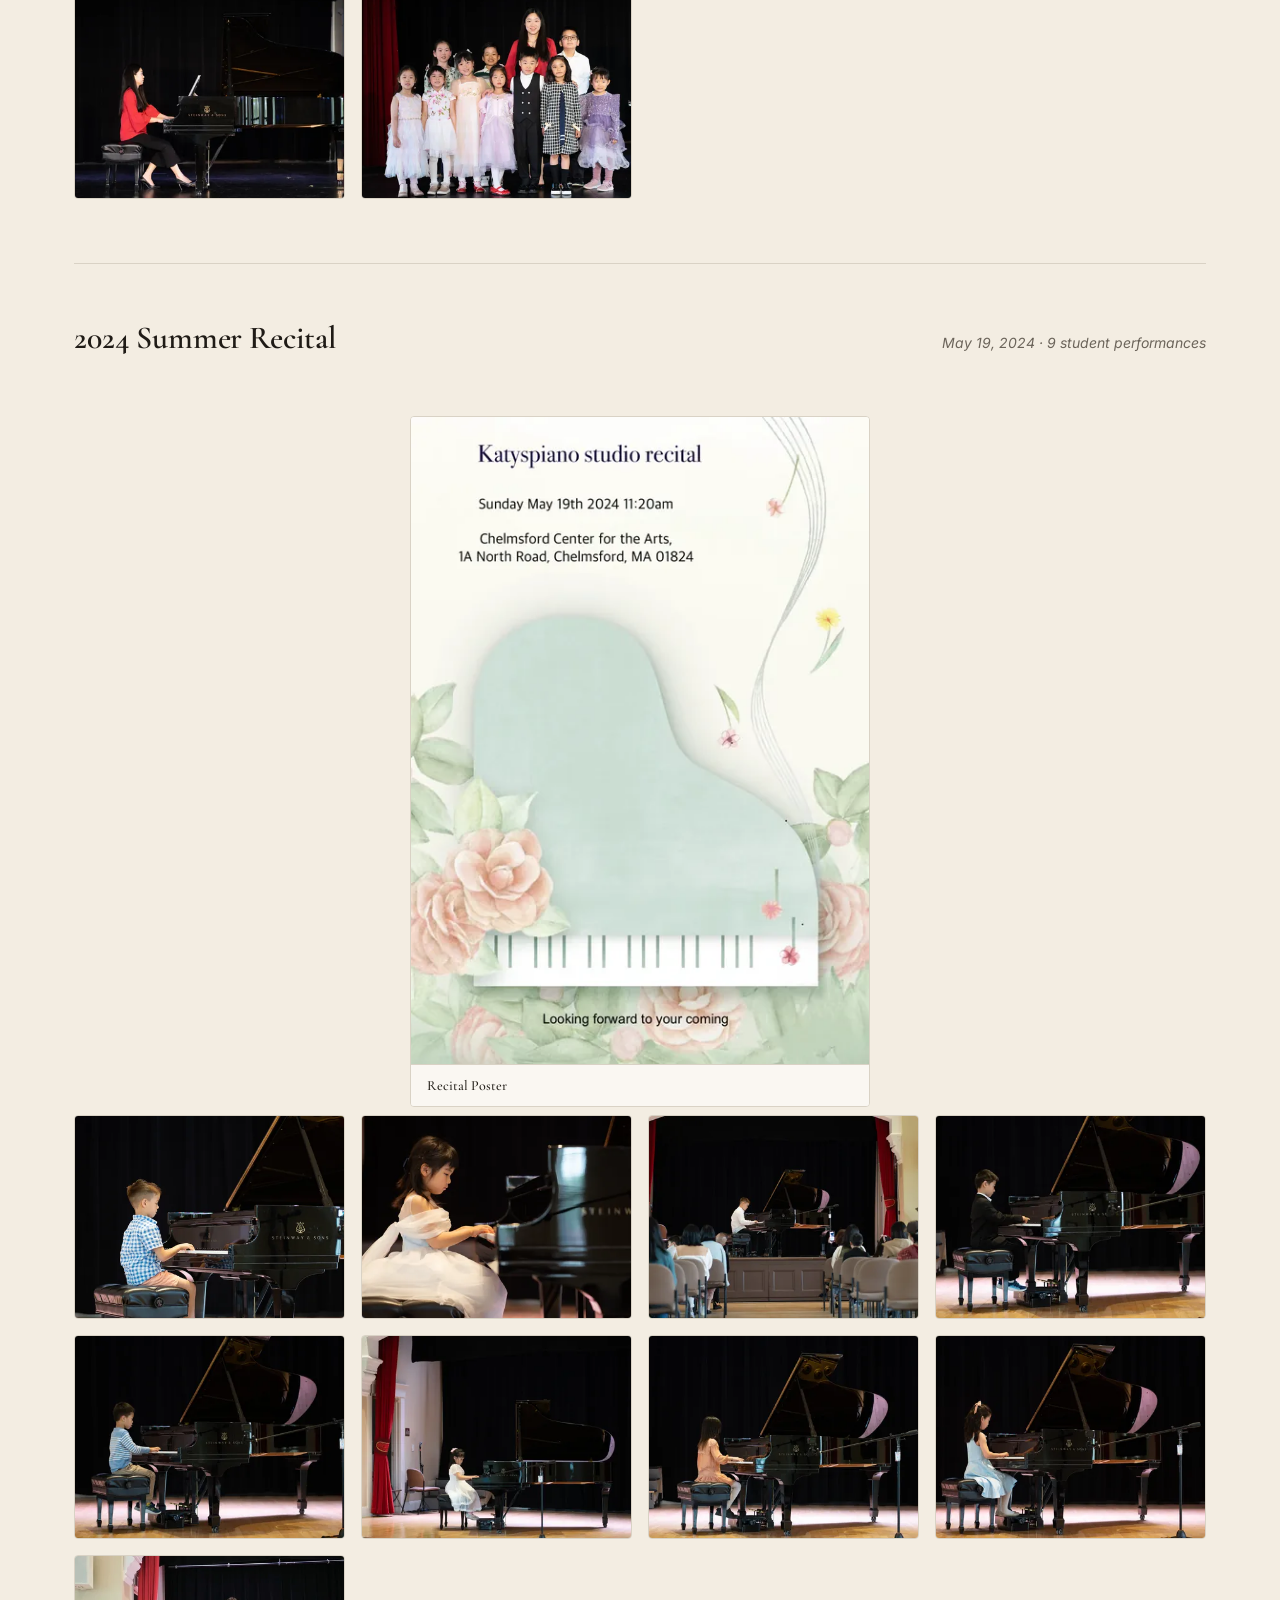
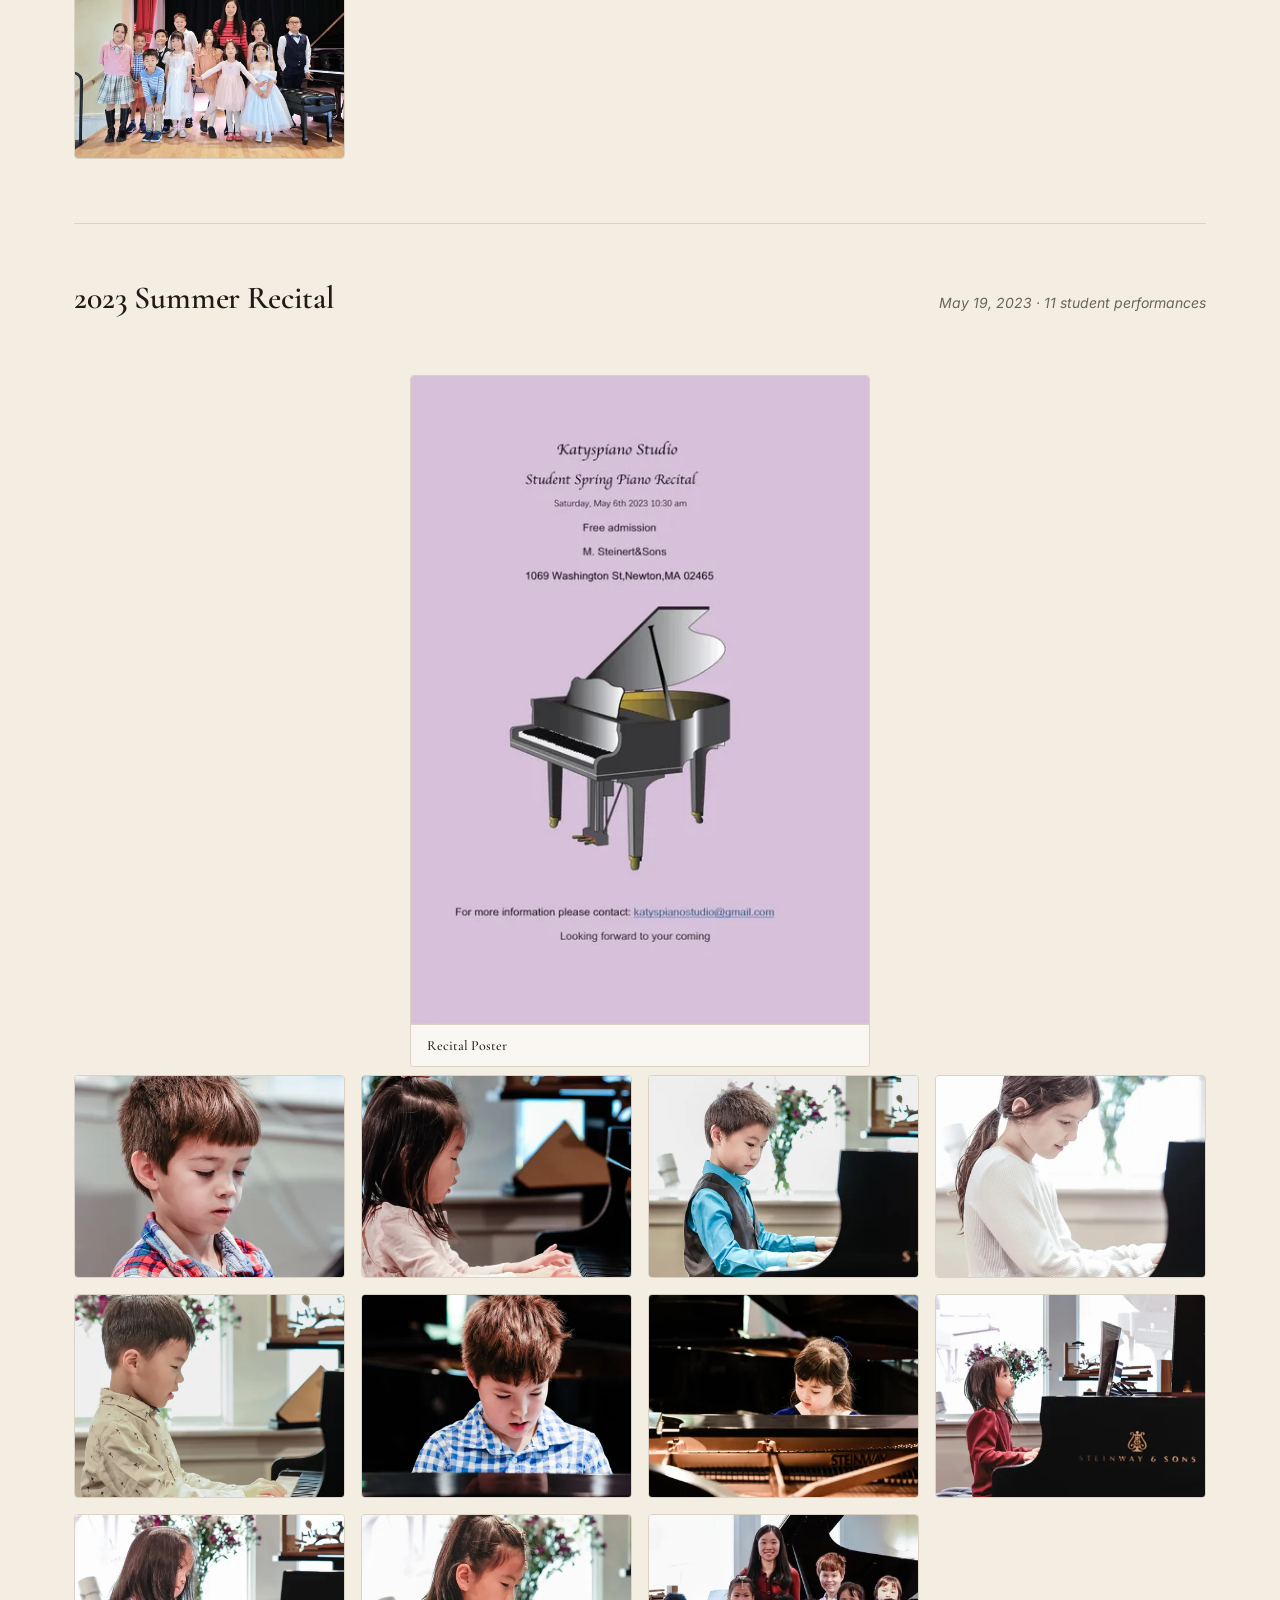
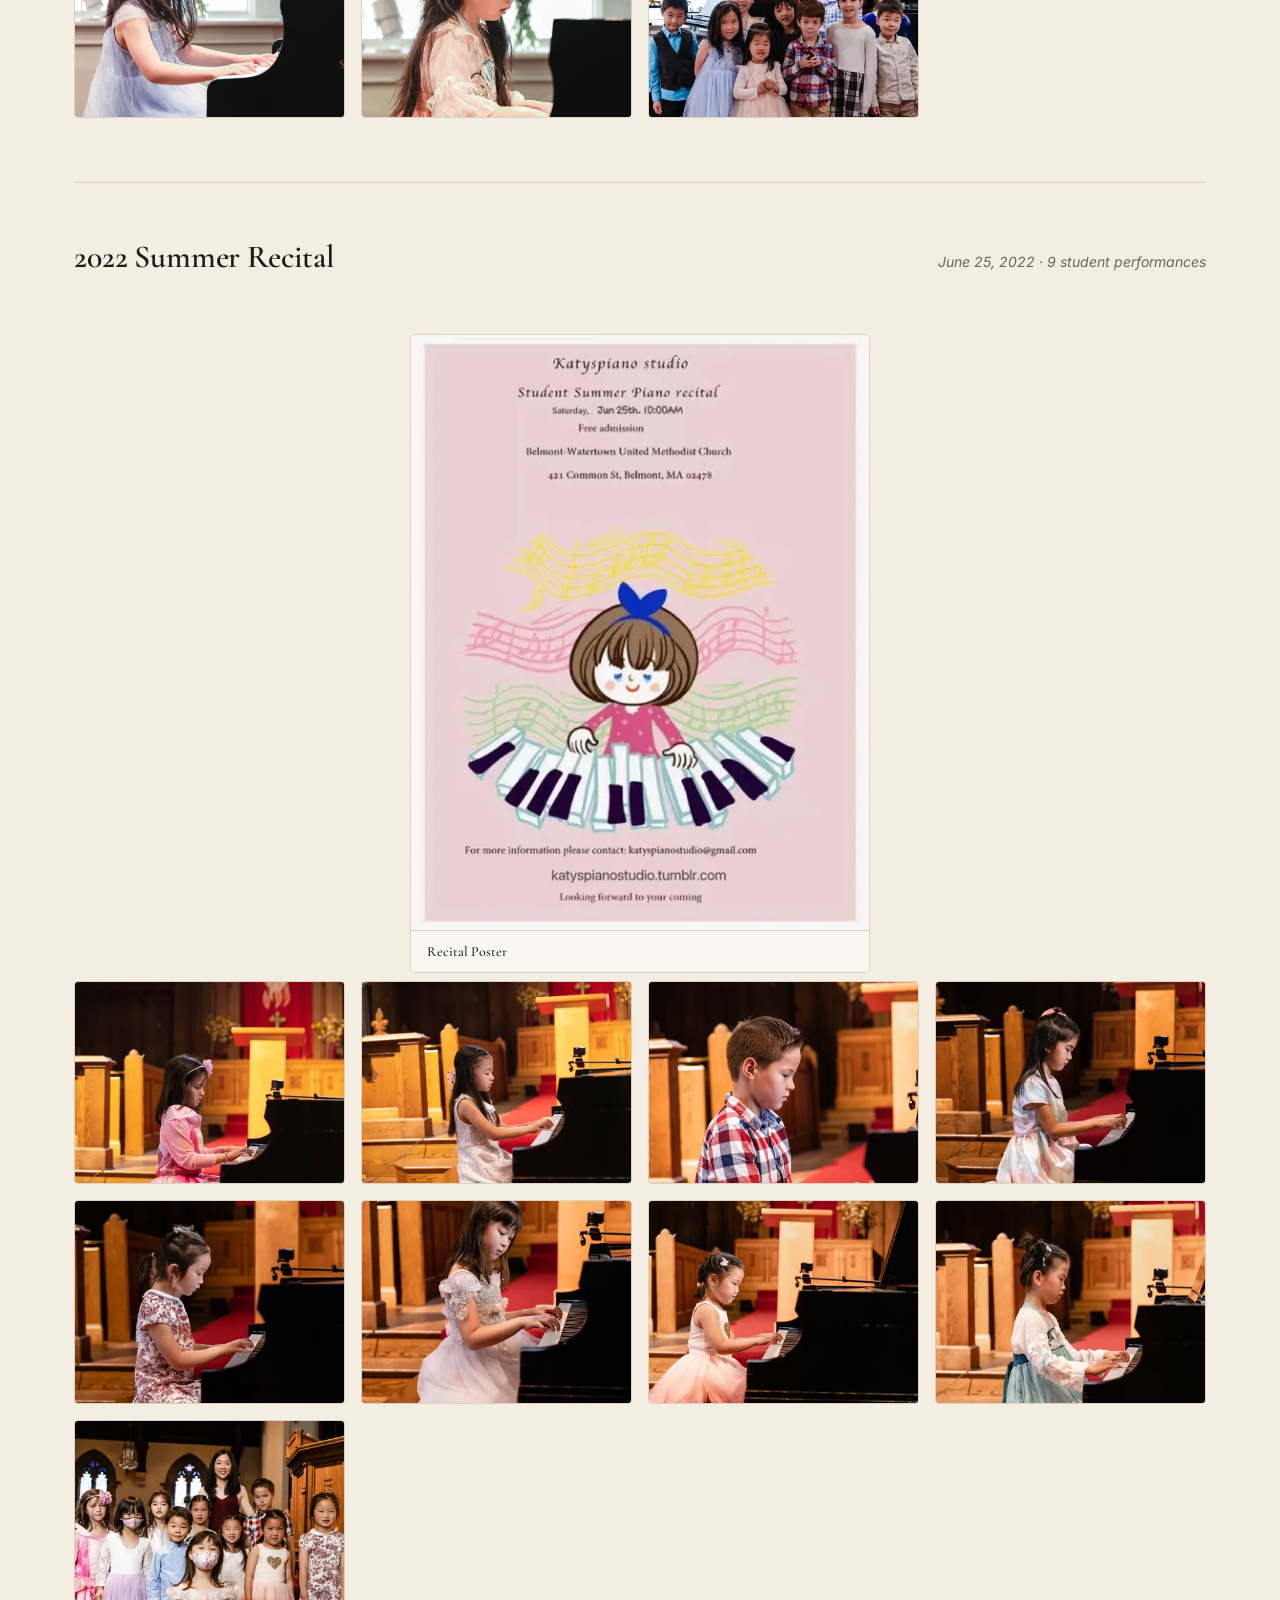
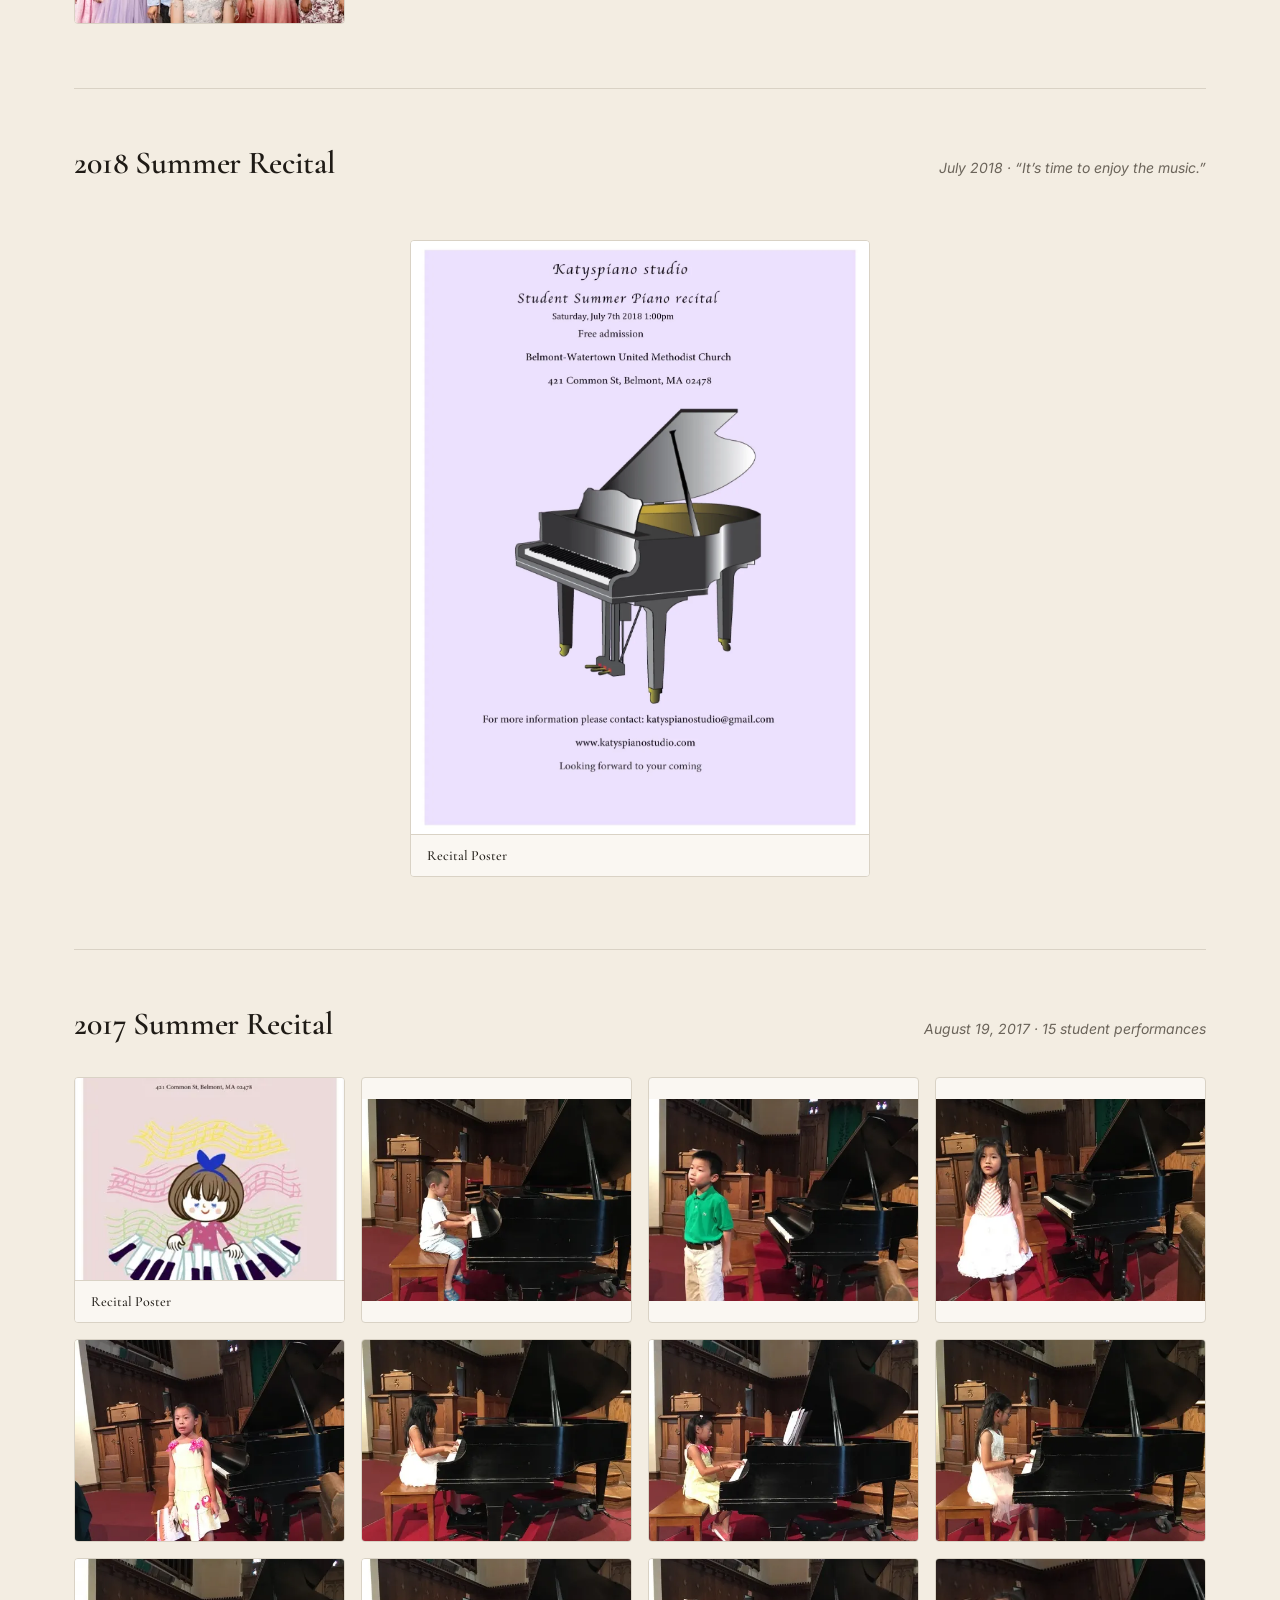
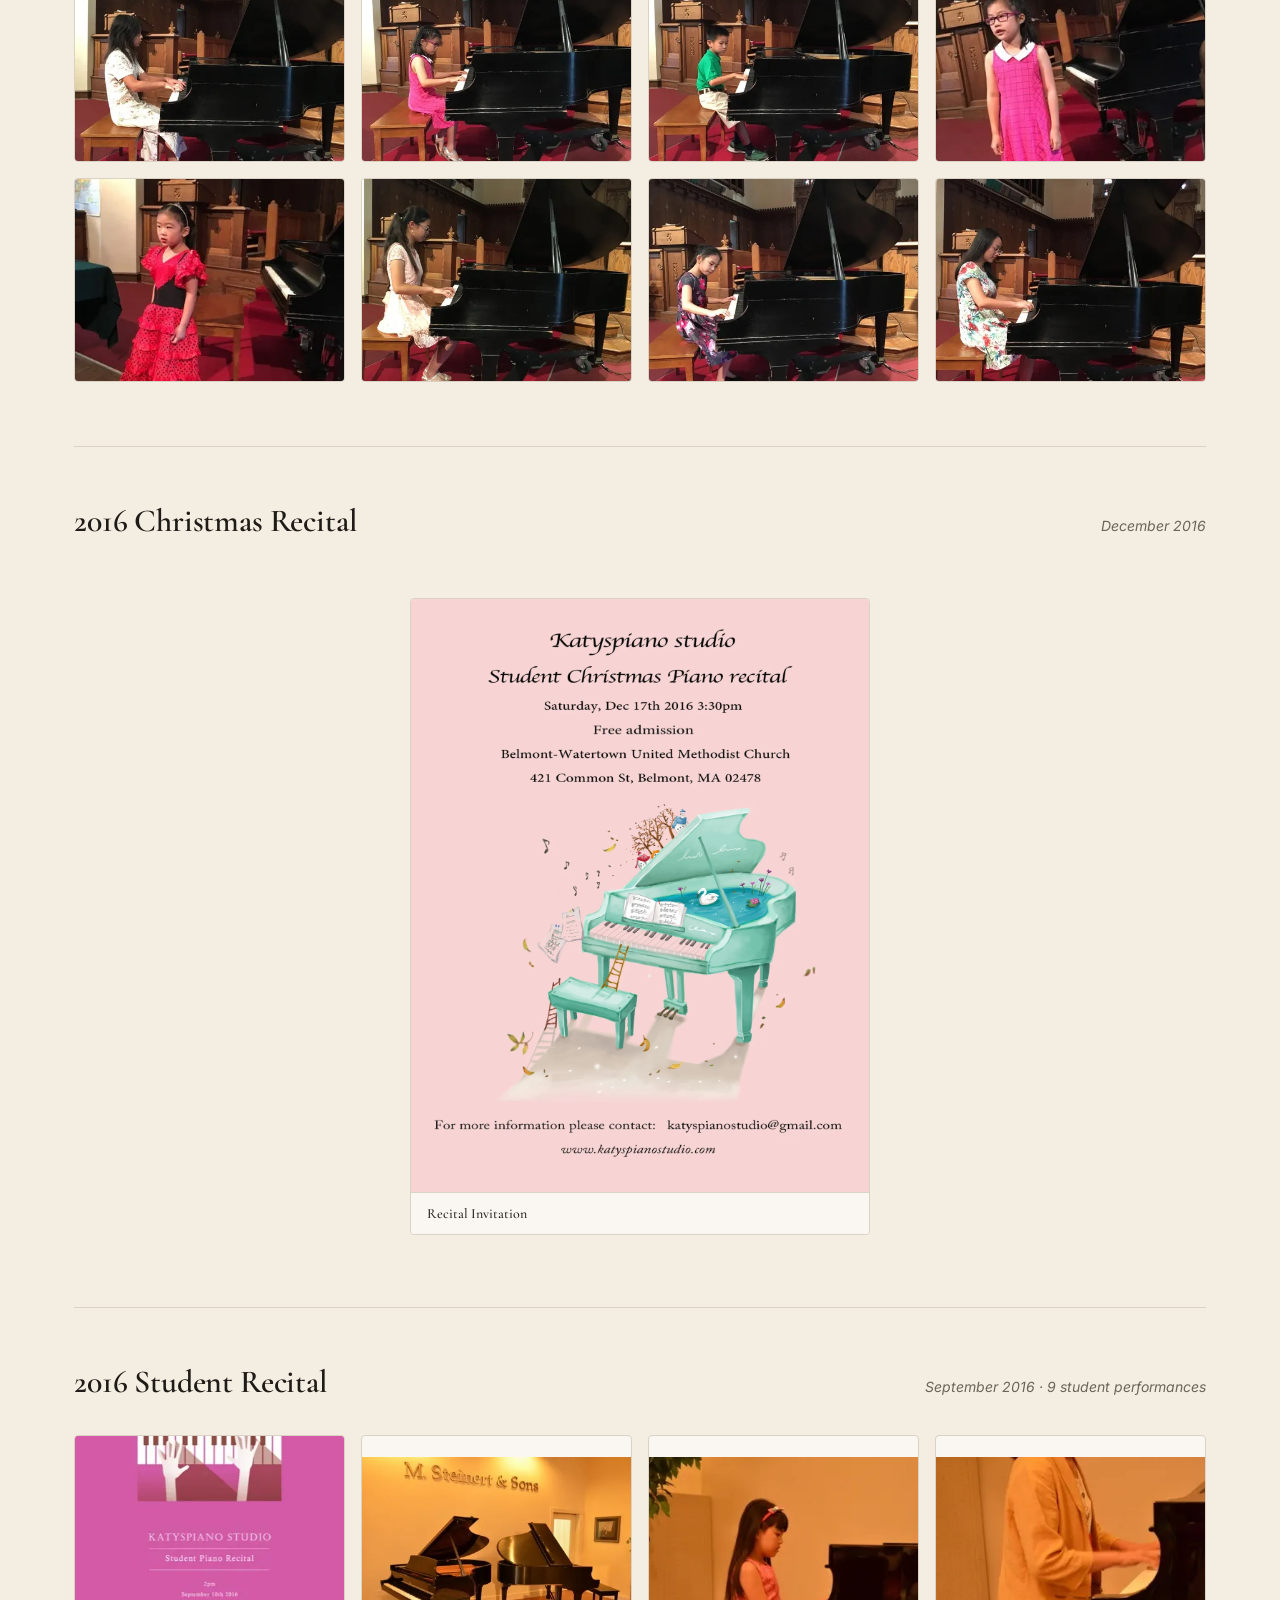
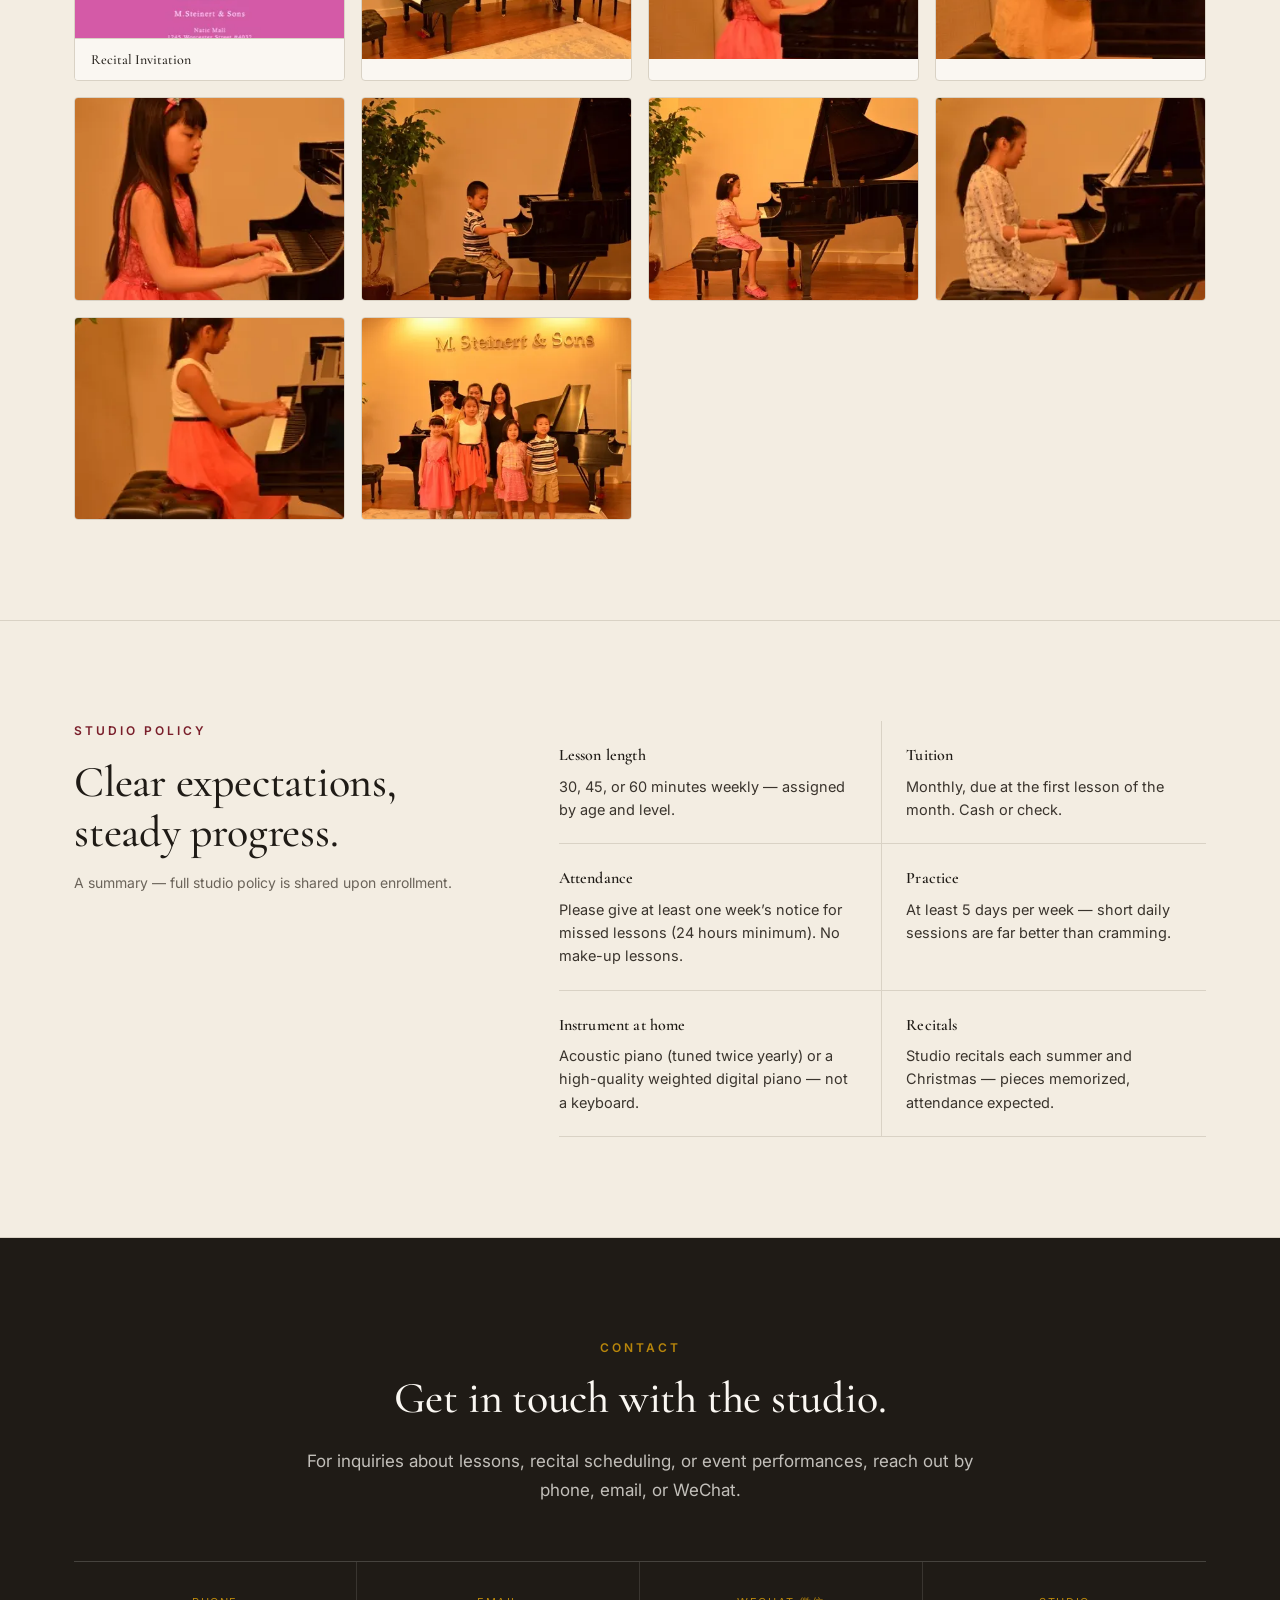
==== commit 83eda987: "update, inquire button, lexington" ====
--- a/index.html
+++ b/index.html
@@ -4,8 +4,8 @@
   <meta charset="UTF-8" />
   <meta name="viewport" content="width=device-width, initial-scale=1.0" />
   <title>Yang Chen Piano Studio · Boston Piano Lessons by NEC Graduate Katy Chen</title>
-  <meta name="description" content="Private piano lessons in Lynnfield and the Greater Boston Area with Katy Chen, M.M. New England Conservatory. Children & adults, all levels. ABRSM preparation, recital coaching, online lessons." />
-  <meta name="keywords" content="piano lessons Boston, piano teacher Lynnfield, NEC piano teacher, Yang Chen, Katy piano studio, ABRSM Boston, Chinese piano teacher Boston, 波士顿钢琴老师" />
+  <meta name="description" content="Private piano lessons in Lexington and the Greater Boston Area with Katy Chen, M.M. New England Conservatory. Children & adults, all levels. ABRSM preparation, recital coaching, online lessons." />
+  <meta name="keywords" content="piano lessons Boston, piano teacher Lexington MA, NEC piano teacher, Yang Chen, Katy piano studio, ABRSM Boston, Chinese piano teacher Boston, 波士顿钢琴老师, 列克星敦钢琴老师" />
   <meta property="og:title" content="Yang Chen Piano Studio · Boston Piano Lessons" />
   <meta property="og:description" content="Private piano lessons with Katy Chen, M.M. New England Conservatory." />
   <meta property="og:type" content="website" />
@@ -45,8 +45,9 @@
     },
     "address": {
       "@type": "PostalAddress",
-      "addressLocality": "Lynnfield",
+      "addressLocality": "Lexington",
       "addressRegion": "MA",
+      "postalCode": "02420",
       "addressCountry": "US"
     },
     "areaServed": "Greater Boston Area",
@@ -80,6 +81,13 @@
       </nav>
 
       <div class="nav-actions">
+        <!-- CTA before the language toggle: keeps the header in one language
+             (brand → nav → CTA) and leaves the toggle as the odd one out at the
+             edge, rather than splitting the run. -->
+        <a href="#contact" class="btn btn-primary nav-cta">
+          <span class="lang-en">Inquire</span>
+          <span class="lang-zh">咨询</span>
+        </a>
         <button class="lang-toggle" id="langToggle" aria-label="Toggle language">
           <span class="lang-en">中文</span>
           <span class="lang-zh">EN</span>
@@ -108,13 +116,13 @@
           <span class="lang-zh">陈扬老师（Katy）将中央音乐学院与新英格兰音乐学院的严谨训练，与温暖耐心的教学风格相结合，帮助各年龄段、各程度的学生在钢琴学习中找到信心与音乐的喜悦。</span>
         </p>
         <div class="hero-cta">
-          <a href="#performances" class="btn btn-primary">
-            <span class="lang-en">View Student Performances →</span>
-            <span class="lang-zh">查看学生演出 →</span>
+          <a href="#contact" class="btn btn-primary">
+            <span class="lang-en">Inquire About Lessons →</span>
+            <span class="lang-zh">课程咨询 →</span>
           </a>
-          <a href="#about" class="btn btn-ghost">
-            <span class="lang-en">About the Studio</span>
-            <span class="lang-zh">关于工作室</span>
+          <a href="#performances" class="btn btn-ghost">
+            <span class="lang-en">View Student Performances</span>
+            <span class="lang-zh">查看学生演出</span>
           </a>
         </div>
         <p class="partner-line">
@@ -190,7 +198,7 @@
           <span class="lang-zh">关于</span>
         </p>
         <h2 class="section-title">
-          <span class="lang-en">A pianist's path, from Beijing to Boston.</span>
+          <span class="lang-en">A pianist’s path, from Beijing to Boston.</span>
           <span class="lang-zh">从北京到波士顿的音乐之路</span>
         </h2>
         <span class="bio-rule" aria-hidden="true">&#x22C4;</span>
@@ -201,15 +209,15 @@
       </div>
       <div class="bio-prose">
           <p>
-            <span class="lang-en"><span class="lead-in">Katy Chen is a</span> concert pianist and piano educator based in Boston, Massachusetts. A graduate of the Central Conservatory of Music in Beijing and the New England Conservatory in Boston, where she earned her Master of Music in Piano Performance under the renowned Victor Rosenbaum, she is a Steinway Educational Partner and a member of several teachers' associations including MMTA (Massachusetts Music Teachers Association), NHMTA (New Hampshire Music Teachers Association), MTNA (Music Teachers National Association), and NEPTA (New England Piano Teachers Association). During her studies at the New England Conservatory, she was awarded an institutional scholarship and received multiple Dean's Awards in recognition of her academic and artistic achievement.</span>
-            <span class="lang-zh"><span class="lead-in">陈扬</span>（Katy Chen），旅美青年钢琴演奏家、钢琴教育家，现居美国波士顿。她毕业于北京中央音乐学院与美国新英格兰音乐学院，并在新英格兰音乐学院师从国际著名钢琴家 Victor Rosenbaum 教授，获得钢琴演奏硕士学位。她现为 Steinway 教育合作伙伴（Steinway Educational Partner），同时也是多个专业教师协会的成员，包括美国音乐教师协会 MTNA（Music Teachers National Association）、麻省音乐教师协会 MMTA（Massachusetts Music Teachers Association）、新罕布什尔州音乐教师协会 NHMTA（New Hampshire Music Teachers Association），以及新英格兰钢琴教师协会 NEPTA（New England Piano Teachers Association）。在新英格兰音乐学院攻读硕士学位期间，她获得学院颁发的奖学金，并多次荣获院长奖（Dean's Award），以表彰其在学术与艺术上的卓越表现。</span>
-          </p>
-          <p>
-            <span class="lang-en">As a pianist she has received high praise from many master musicians, including Yin Chengzong, Liubov Rudova, Ilya Itin, Guangren Zhou, Jeffrey Cohen, Daniel Epstein, Benjamin Hochman, and Winston Choi. In <span class="year">2005</span>, she was selected to participate in a month-long master class with the celebrated Chinese pianist Yin Chengzong, where she performed works including Liszt's <em>Rigoletto</em> paraphrase and the Grieg Piano Concerto.</span>
+            <span class="lang-en"><span class="lead-in">Katy Chen is a</span> concert pianist and piano educator based in Boston, Massachusetts. A graduate of the Central Conservatory of Music in Beijing and the New England Conservatory in Boston, where she earned her Master of Music in Piano Performance under the renowned Victor Rosenbaum, she is a Steinway Educational Partner and a member of several teachers’ associations including MMTA (Massachusetts Music Teachers Association), NHMTA (New Hampshire Music Teachers Association), MTNA (Music Teachers National Association), and NEPTA (New England Piano Teachers Association). During her studies at the New England Conservatory, she was awarded an institutional scholarship and received multiple Dean’s Awards in recognition of her academic and artistic achievement.</span>
+            <span class="lang-zh"><span class="lead-in">陈扬</span>（Katy Chen），旅美青年钢琴演奏家、钢琴教育家，现居美国波士顿。她毕业于北京中央音乐学院与美国新英格兰音乐学院，并在新英格兰音乐学院师从国际著名钢琴家 Victor Rosenbaum 教授，获得钢琴演奏硕士学位。她现为 Steinway 教育合作伙伴（Steinway Educational Partner），同时也是多个专业教师协会的成员，包括美国音乐教师协会 MTNA（Music Teachers National Association）、麻省音乐教师协会 MMTA（Massachusetts Music Teachers Association）、新罕布什尔州音乐教师协会 NHMTA（New Hampshire Music Teachers Association），以及新英格兰钢琴教师协会 NEPTA（New England Piano Teachers Association）。在新英格兰音乐学院攻读硕士学位期间，她获得学院颁发的奖学金，并多次荣获院长奖（Dean’s Award），以表彰其在学术与艺术上的卓越表现。</span>
+          </p>
+          <p>
+            <span class="lang-en">As a pianist she has received high praise from many master musicians, including Yin Chengzong, Liubov Rudova, Ilya Itin, Guangren Zhou, Jeffrey Cohen, Daniel Epstein, Benjamin Hochman, and Winston Choi. In <span class="year">2005</span>, she was selected to participate in a month-long master class with the celebrated Chinese pianist Yin Chengzong, where she performed works including Liszt’s <em>Rigoletto</em> paraphrase and the Grieg Piano Concerto.</span>
             <span class="lang-zh">作为钢琴演奏家，她的演奏获得了众多国际钢琴大师的高度赞誉，包括殷承宗、Liubov Rudova、Ilya Itin、周广仁、Jeffrey Cohen、Daniel Epstein、Benjamin Hochman 以及 Winston Choi 等多位音乐界名家。<span class="year">2005 年</span>，她获邀参加著名钢琴家殷承宗大师班为期一个月的专业学习，期间演奏了李斯特根据威尔第歌剧《弄臣》改编的钢琴改编曲，以及格里格钢琴协奏曲等作品。</span>
           </p>
           <p>
-            <span class="lang-en">Katy started learning to play the piano at the age of three and a half. At the age of nine, she was admitted to the Affiliated Elementary School of the Central Conservatory of Music in Beijing, beginning what would become more than a decade of professional training inside one of China's most selective musical institutions. She studied under many distinguished educators, including Professor Manchun Chen, Principal of the CCM Affiliated Elementary School, and Professor Zhiwei Zhang, doctoral supervisor at the Conservatory, who guided her through her affiliated middle school and high school years. In <span class="year">2007</span>, she was admitted to the Central Conservatory of Music for her undergraduate studies, where she received her Bachelor of Music in Piano Performance under the guidance of pianist Xiang Zou, the youngest gold medalist in the history of Canada's Honens International Piano Competition. In <span class="year">2011</span>, she was admitted to the New England Conservatory in Boston for graduate study, where she completed her Master of Music in <span class="year">2013</span> under Professor Victor Rosenbaum. Since the beginning of her piano study, she has attended many piano performances and competitions, and received numerous praises and awards — including, as a teenager, a featured solo broadcast on Xiamen Television's <em>Zheng Yue Zheng</em> New Year Concert in <span class="year">2004</span>, where she performed Chopin's Scherzo No. 1 in B minor, Op. 20. Following her graduation, she settled in the Boston area and founded her own piano studio, offering lessons to students across all ages and levels.</span>
+            <span class="lang-en">Katy started learning to play the piano at the age of three and a half. At the age of nine, she was admitted to the Affiliated Elementary School of the Central Conservatory of Music in Beijing, beginning what would become more than a decade of professional training inside one of China’s most selective musical institutions. She studied under many distinguished educators, including Professor Manchun Chen, Principal of the CCM Affiliated Elementary School, and Professor Zhiwei Zhang, doctoral supervisor at the Conservatory, who guided her through her affiliated middle school and high school years. In <span class="year">2007</span>, she was admitted to the Central Conservatory of Music for her undergraduate studies, where she received her Bachelor of Music in Piano Performance under the guidance of pianist Xiang Zou, the youngest gold medalist in the history of Canada’s Honens International Piano Competition. In <span class="year">2011</span>, she was admitted to the New England Conservatory in Boston for graduate study, where she completed her Master of Music in <span class="year">2013</span> under Professor Victor Rosenbaum. Since the beginning of her piano study, she has attended many piano performances and competitions, and received numerous praises and awards — including, as a teenager, a featured solo broadcast on Xiamen Television’s <em>Zheng Yue Zheng</em> New Year Concert in <span class="year">2004</span>, where she performed Chopin’s Scherzo No. 1 in B minor, Op. 20. Following her graduation, she settled in the Boston area and founded her own piano studio, offering lessons to students across all ages and levels.</span>
             <span class="lang-zh">陈扬三岁半开始学习钢琴。九岁时，她考入中央音乐学院附属小学，自此开启了她在中国专业音乐教育的最高学府长达十余年的专业训练生涯。在求学期间，她先后师从多位杰出的音乐教育家，包括中央音乐学院附小校长的陈曼春教授，以及中央音乐学院博士生导师张志玮教授。<span class="year">2007 年</span>，她考入中央音乐学院本科，师从加拿大赫奈斯（Honens）国际钢琴大赛最年轻金奖得主——青年钢琴家邹翔教授，并获得钢琴演奏专业学士学位。<span class="year">2011 年</span>，她赴美国波士顿的新英格兰音乐学院攻读研究生学位，并于 <span class="year">2013 年</span>师从 Victor Rosenbaum 教授完成钢琴演奏硕士学位。自习琴以来，她多次参加各类钢琴演出与比赛，屡获嘉奖与赞誉。其中尤为令人难忘的是 <span class="year">2004 年</span>，她作为青少年钢琴新秀受邀登上厦门市政府宣传部与厦门电视台联合主办的《正月正音乐会》，以肖邦《b 小调第一号谐谑曲》（作品 20 号）独奏开场，通过电视向全市观众现场直播。完成学业之后，她定居波士顿地区，创办了自己的私人钢琴工作室，为各个年龄段、各种程度的学生提供专业的钢琴教学。</span>
           </p>
           <p>
@@ -221,7 +229,7 @@
             <span class="lang-zh">陈扬深耕钢琴教育二十余载，培养了一批又一批优秀的钢琴学生，他们在她的悉心指导下取得了令人瞩目的成绩。近年来，她工作室的多名学生先后在 Young Artist Piano Competition 中荣获第一名，在 Bay State Piano Contest 中斩获优异名次，并入围 San Francisco International Piano Competition（旧金山国际钢琴比赛）以及新英格兰地区多届 Judged Festival，获得评委高度认可。她的学生在各个级别的 ABRSM 英皇钢琴考级中均取得 Distinction（优异）成绩，多名学生已进入国际知名音乐学院继续深造。除比赛之外，陈扬还鼓励学生广泛涉猎不同风格的音乐——从古典、当代到流行作品——引导他们成为真正具有独立音乐思考与个人艺术语言的音乐家，而不仅仅是演奏者。</span>
           </p>
           <p>
-            <span class="lang-en">At the heart of Katy's teaching is the conviction that music is a universal language requiring no translation — one that every student, regardless of age or background, can learn to speak in their own way. She is known for her patience, attentive listening, and ability to make each student feel valued, encouraged, and capable of reaching their highest potential.</span>
+            <span class="lang-en">At the heart of Katy’s teaching is the conviction that music is a universal language requiring no translation — one that every student, regardless of age or background, can learn to speak in their own way. She is known for her patience, attentive listening, and ability to make each student feel valued, encouraged, and capable of reaching their highest potential.</span>
             <span class="lang-zh">陈扬的教学理念始终建立在一个核心信念之上：音乐是一门无需翻译的世界语言——无论年龄、无论背景，每一位学生都可以学会用自己的方式去诉说它。她以严谨的音乐素养、敏锐的音乐感知力，以及对学生发自内心的关怀，让每一位学生都感受到被尊重、被鼓励，并相信自己能够发挥最大潜能，赢得了业内同仁、学生与家长的高度认可。</span>
           </p>
       </div>
@@ -236,13 +244,12 @@
         <span class="lang-zh">教学理念</span>
       </p>
       <h2 class="section-title center">
-        <span class="lang-en">"Music is one language without translation."</span>
-        <span class="lang-zh">"音乐是一种无需翻译的语言。"</span>
+        <span class="lang-en">“Music is one language without translation.”</span>
+        <span class="lang-zh">“音乐是一种无需翻译的语言。”</span>
       </h2>
 
       <div class="philosophy-grid">
         <div class="philosophy-card">
-          <div class="card-icon">♪</div>
           <h3>
             <span class="lang-en">Disciplined Musicianship</span>
             <span class="lang-zh">扎实的基本功</span>
@@ -253,7 +260,6 @@
           </p>
         </div>
         <div class="philosophy-card">
-          <div class="card-icon">♫</div>
           <h3>
             <span class="lang-en">Personalized to Every Student</span>
             <span class="lang-zh">因材施教</span>
@@ -264,7 +270,6 @@
           </p>
         </div>
         <div class="philosophy-card">
-          <div class="card-icon">♬</div>
           <h3>
             <span class="lang-en">Performance Confidence</span>
             <span class="lang-zh">舞台自信</span>
@@ -275,7 +280,6 @@
           </p>
         </div>
         <div class="philosophy-card">
-          <div class="card-icon">★</div>
           <h3>
             <span class="lang-en">Joy First</span>
             <span class="lang-zh">享受音乐</span>
@@ -312,7 +316,7 @@
             <span class="lang-zh">一对一钢琴课</span>
           </h3>
           <p>
-            <span class="lang-en">Weekly one-on-one lessons in 30, 45, or 60-minute sessions. Curriculum spans technique, repertoire, music theory, and musicianship — adapted to each student's age and level.</span>
+            <span class="lang-en">Weekly one-on-one lessons in 30, 45, or 60-minute sessions. Curriculum spans technique, repertoire, music theory, and musicianship — adapted to each student’s age and level.</span>
             <span class="lang-zh">每周一对一授课，可选 30、45 或 60 分钟。课程涵盖技巧、曲目、乐理与音乐素养，根据学生年龄与程度量身定制。</span>
           </p>
           <ul class="service-list">
@@ -355,6 +359,17 @@
             <span class="lang-zh">提供婚礼、典礼、室内乐与伴奏的现场钢琴演出。</span>
           </p>
         </article>
+      </div>
+
+      <div class="services-cta">
+        <a href="#contact" class="btn btn-primary btn-lg">
+          <span class="lang-en">Inquire About Lessons</span>
+          <span class="lang-zh">课程咨询</span>
+        </a>
+        <p class="services-cta-note">
+          <span class="lang-en">Lesson times and tuition shared on request.</span>
+          <span class="lang-zh">课程时间与学费详情，欢迎来信咨询。</span>
+        </p>
       </div>
     </div>
   </section>
@@ -522,8 +537,8 @@
             <span class="lang-zh">2018 夏季汇报演出</span>
           </h3>
           <p class="recital-meta">
-            <span class="lang-en">July 2018 · "It's time to enjoy the music."</span>
-            <span class="lang-zh">2018 年 7 月 · "享受音乐的时刻"</span>
+            <span class="lang-en">July 2018 · “It’s time to enjoy the music.”</span>
+            <span class="lang-zh">2018 年 7 月 · “享受音乐的时刻”</span>
           </p>
         </header>
         <div class="gallery gallery-banner">
@@ -661,7 +676,7 @@
           </div>
           <div>
             <dt><span class="lang-en">Attendance</span><span class="lang-zh">出勤</span></dt>
-            <dd><span class="lang-en">Please give at least one week's notice for missed lessons (24 hours minimum). No make-up lessons.</span><span class="lang-zh">请假请提前一周告知（最迟 24 小时），原则上不安排补课。</span></dd>
+            <dd><span class="lang-en">Please give at least one week’s notice for missed lessons (24 hours minimum). No make-up lessons.</span><span class="lang-zh">请假请提前一周告知（最迟 24 小时），原则上不安排补课。</span></dd>
           </div>
           <div>
             <dt><span class="lang-en">Practice</span><span class="lang-zh">练习</span></dt>
@@ -691,7 +706,7 @@
         <span class="lang-en">Get in touch with the studio.</span>
         <span class="lang-zh">与工作室联系</span>
       </h2>
-      <p class="section-lede">
+      <p class="section-lede center">
         <span class="lang-en">For inquiries about lessons, recital scheduling, or event performances, reach out by phone, email, or WeChat.</span>
         <span class="lang-zh">如需咨询课程、汇报演出或活动演奏事宜，欢迎通过电话、邮箱或微信联系我们。</span>
       </p>
@@ -711,7 +726,7 @@
         </li>
         <li>
           <span class="ci-label"><span class="lang-en">Studio</span><span class="lang-zh">工作室</span></span>
-          <span><span class="lang-en">Lynnfield, MA · Greater Boston Area</span><span class="lang-zh">麻省 Lynnfield · 大波士顿地区</span></span>
+          <span><span class="lang-en">Lexington, MA · Greater Boston Area</span><span class="lang-zh">麻省 Lexington（列克星敦）<br />大波士顿地区</span></span>
         </li>
       </ul>
     </div>
@@ -740,7 +755,7 @@
       </p>
     </div>
     <div class="container footer-bottom">
-      <span>© <span id="year"></span> Yang Chen Piano Studio · Lynnfield, MA</span>
+      <span>© <span id="year"></span> Yang Chen Piano Studio · Lexington, MA</span>
     </div>
   </footer>
 
--- a/styles.css
+++ b/styles.css
@@ -9,7 +9,7 @@
   --warm-bg: #ece4d4;
   --charcoal: #1f1b16;
   --charcoal-soft: #3a342d;
-  --muted: #7a7268;
+  --muted: #6b645a;
   --line: #d9d2c5;
   --burgundy: #7a1f2b;
   --burgundy-dark: #5a141d;
@@ -212,6 +212,9 @@
   gap: 14px;
   flex-shrink: 0;
 }
+/* Extra air after the CTA so the toggle reads as a utility at the edge rather
+   than a second button paired with it. */
+.nav-cta + .lang-toggle { margin-left: 6px; }
 .lang-toggle {
   font-size: 13px;
   font-weight: 600;
@@ -226,9 +229,15 @@
   border-color: var(--charcoal);
   color: var(--charcoal);
 }
+/* Persistent inquiry action — stays in the header at every width so the ask is
+   never more than one tap away, however deep the page is scrolled. */
 .nav-cta {
+  display: inline-flex;
+  align-items: center;
+  min-height: 44px;      /* touch target floor */
   padding: 10px 18px;
   font-size: 12px;
+  white-space: nowrap;
 }
 .menu-toggle {
   display: none;
@@ -296,6 +305,9 @@
   flex-wrap: wrap;
   margin-bottom: 56px;
 }
+/* Slightly tighter than the base button so both labels hold one row inside the
+   1.3fr copy column — the hero grid ratio is fixed, so the buttons give. */
+.hero-cta .btn { padding-left: 22px; padding-right: 22px; }
 .hero-cta:has(+ .partner-line) {
   margin-bottom: 24px;
 }
@@ -465,13 +477,18 @@
   letter-spacing: -.005em;
 }
 .section-title.center { text-align: center; }
+/* Follows the eyebrow/title pattern: flush left by default, .center to match a
+   centered heading block. Keeps the lede aligned with the title above it. */
 .section-lede {
   font-size: 17px;
   color: var(--charcoal-soft);
   max-width: 720px;
+  margin: 0 0 56px;
+  line-height: 1.7;
+}
+.section-lede.center {
   margin: 0 auto 56px;
   text-align: center;
-  line-height: 1.7;
 }
 
 .two-col {
@@ -491,6 +508,12 @@
 .prose strong { color: var(--charcoal); }
 
 /* --- about: bio prose --- */
+/* Measure, not container width: the full 1180px runs ~130 characters per line.
+   Capped to ~70 characters and centered under the bio-header plate. */
+.bio-prose {
+  max-width: 68ch;
+  margin: 0 auto;
+}
 .bio-prose p {
   font-size: 17px;
   line-height: 1.85;
@@ -614,13 +637,6 @@
   border-color: var(--gold);
   background: rgba(184, 134, 11, 0.06);
 }
-.card-icon {
-  font-family: var(--serif);
-  font-size: 32px;
-  color: var(--gold);
-  margin-bottom: 20px;
-  line-height: 1;
-}
 .philosophy-card h3 {
   font-family: var(--serif);
   font-size: 20px;
@@ -628,6 +644,8 @@
   margin: 0 0 12px;
   color: var(--ivory);
   letter-spacing: .01em;
+  /* Hold two lines so body copy starts on one baseline across the row. */
+  min-height: 3.2em;
 }
 .philosophy-card p {
   margin: 0;
@@ -683,6 +701,8 @@
   font-weight: 600;
   margin: 0 0 14px;
   color: var(--charcoal);
+  /* Hold two lines so body copy starts on one baseline across the row. */
+  min-height: 3.2em;
 }
 .service-card p {
   font-size: 14.5px;
@@ -707,6 +727,17 @@
   left: 0;
   color: var(--burgundy);
   font-weight: 600;
+}
+
+/* Closing ask, after the reader knows what is on offer. */
+.services-cta {
+  margin-top: 56px;
+  text-align: center;
+}
+.services-cta-note {
+  margin: 16px 0 0;
+  font-size: 14px;
+  color: var(--muted);
 }
 
 /* --- gallery --- */
@@ -854,8 +885,10 @@
   text-transform: uppercase;
   color: var(--gold);
 }
+/* Value treatment. Scoped to direct children so the .lang-en / .lang-zh spans
+   nested inside .ci-label keep the small gold eyebrow style. */
 .contact-info a,
-.contact-info span:not(.ci-label) {
+.contact-info > li > span:not(.ci-label) {
   font-family: var(--serif);
   font-size: 19px;
   color: var(--ivory);
@@ -915,7 +948,7 @@
 .footer-bottom {
   padding-top: 24px;
   font-size: 13px;
-  color: rgba(250, 247, 242, 0.4);
+  color: rgba(250, 247, 242, 0.5);
   text-align: center;
 }
 
@@ -1088,10 +1121,12 @@
     font-size: 15px;
   }
   .menu-toggle { display: flex; }
-  .nav-cta { display: none; }
 
   .philosophy-grid { grid-template-columns: 1fr; }
   .services-grid { grid-template-columns: 1fr; }
+  /* Single column — nothing left to align against, so let headings size naturally. */
+  .philosophy-card h3,
+  .service-card h3 { min-height: 0; }
   .gallery { grid-template-columns: repeat(2, 1fr); }
   .gallery-banner .gallery-item { max-width: 340px; }
   .recital { margin-top: 48px; padding-top: 36px; }
@@ -1128,6 +1163,9 @@
 @media (max-width: 480px) {
   .container { padding: 0 18px; }
   .brand-text { display: none; }
+  /* Tighten the header CTA rather than dropping it — small phones need it most. */
+  .nav-cta { padding: 10px 14px; letter-spacing: .05em; }
+  .nav-actions { gap: 10px; }
   .hero-cta { flex-direction: column; align-items: stretch; }
   .hero-cta .btn { text-align: center; }
   .contact-info-grid { grid-template-columns: 1fr; }
